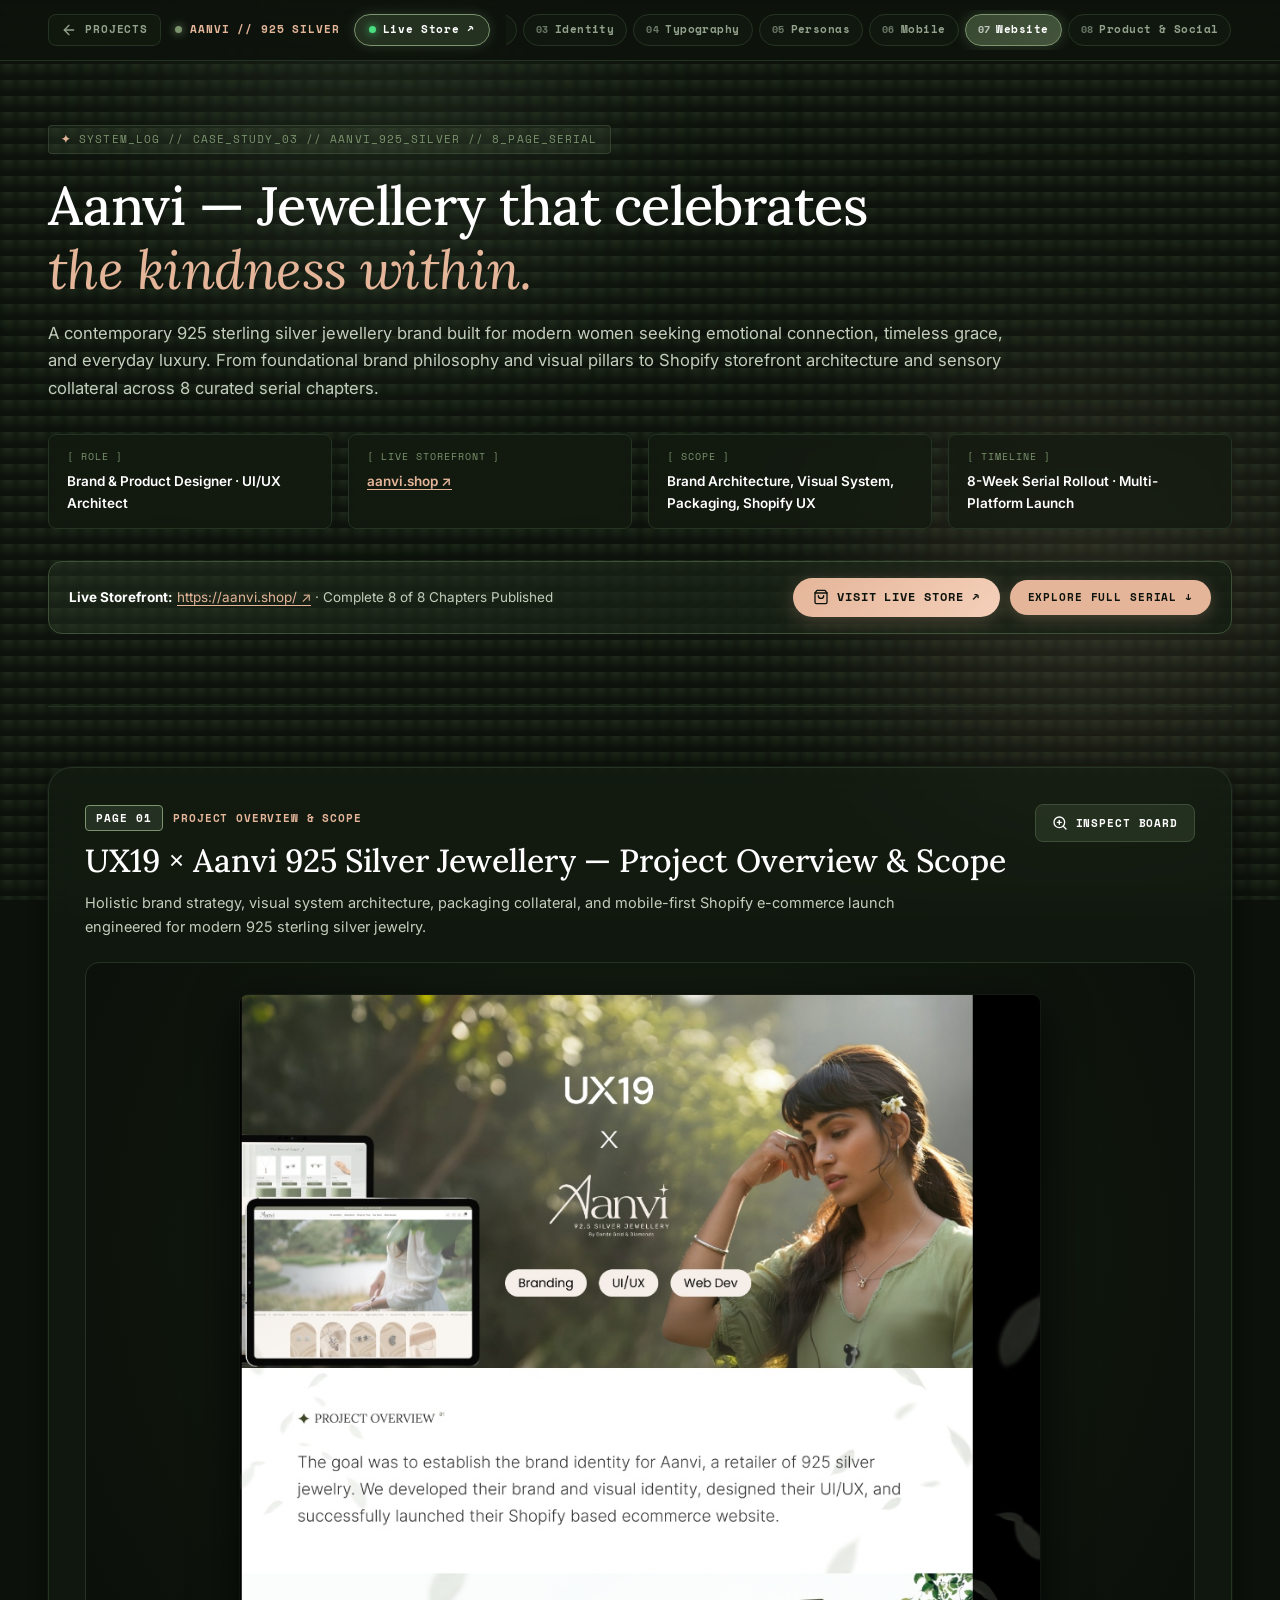
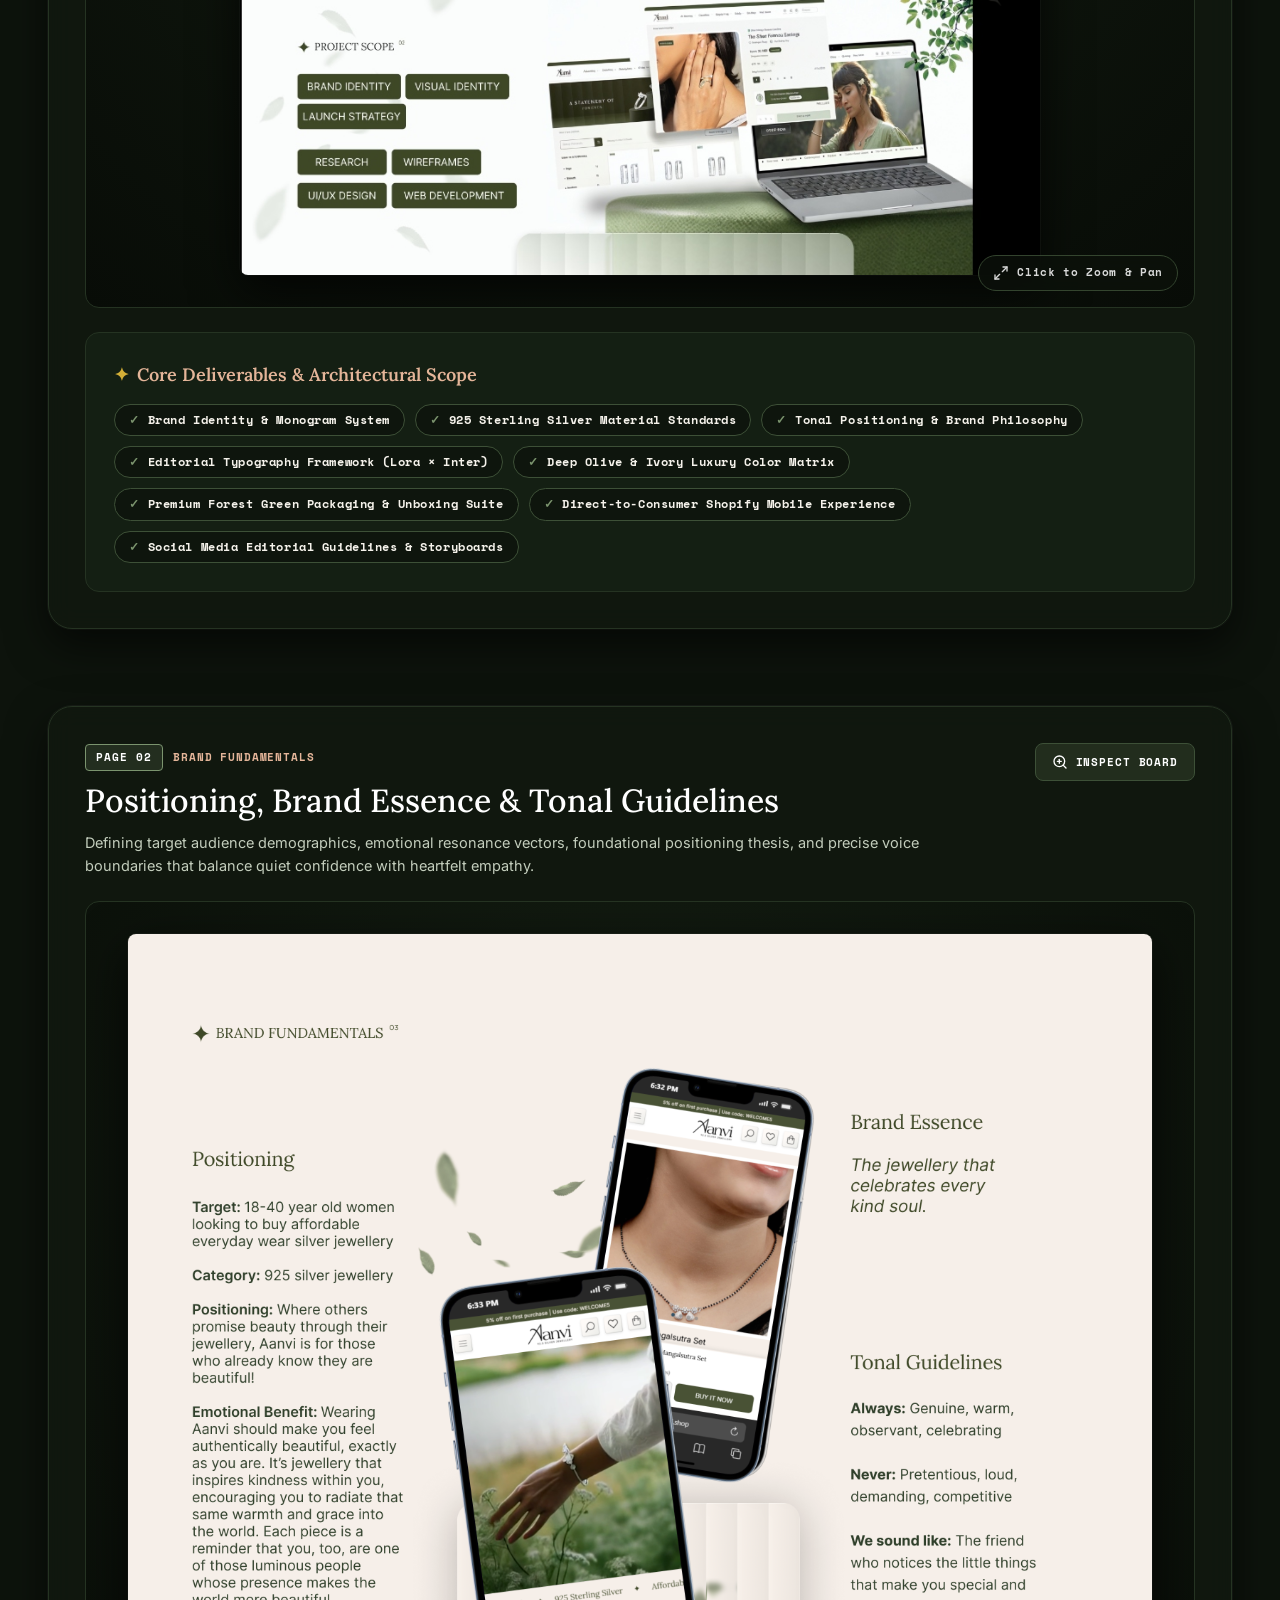
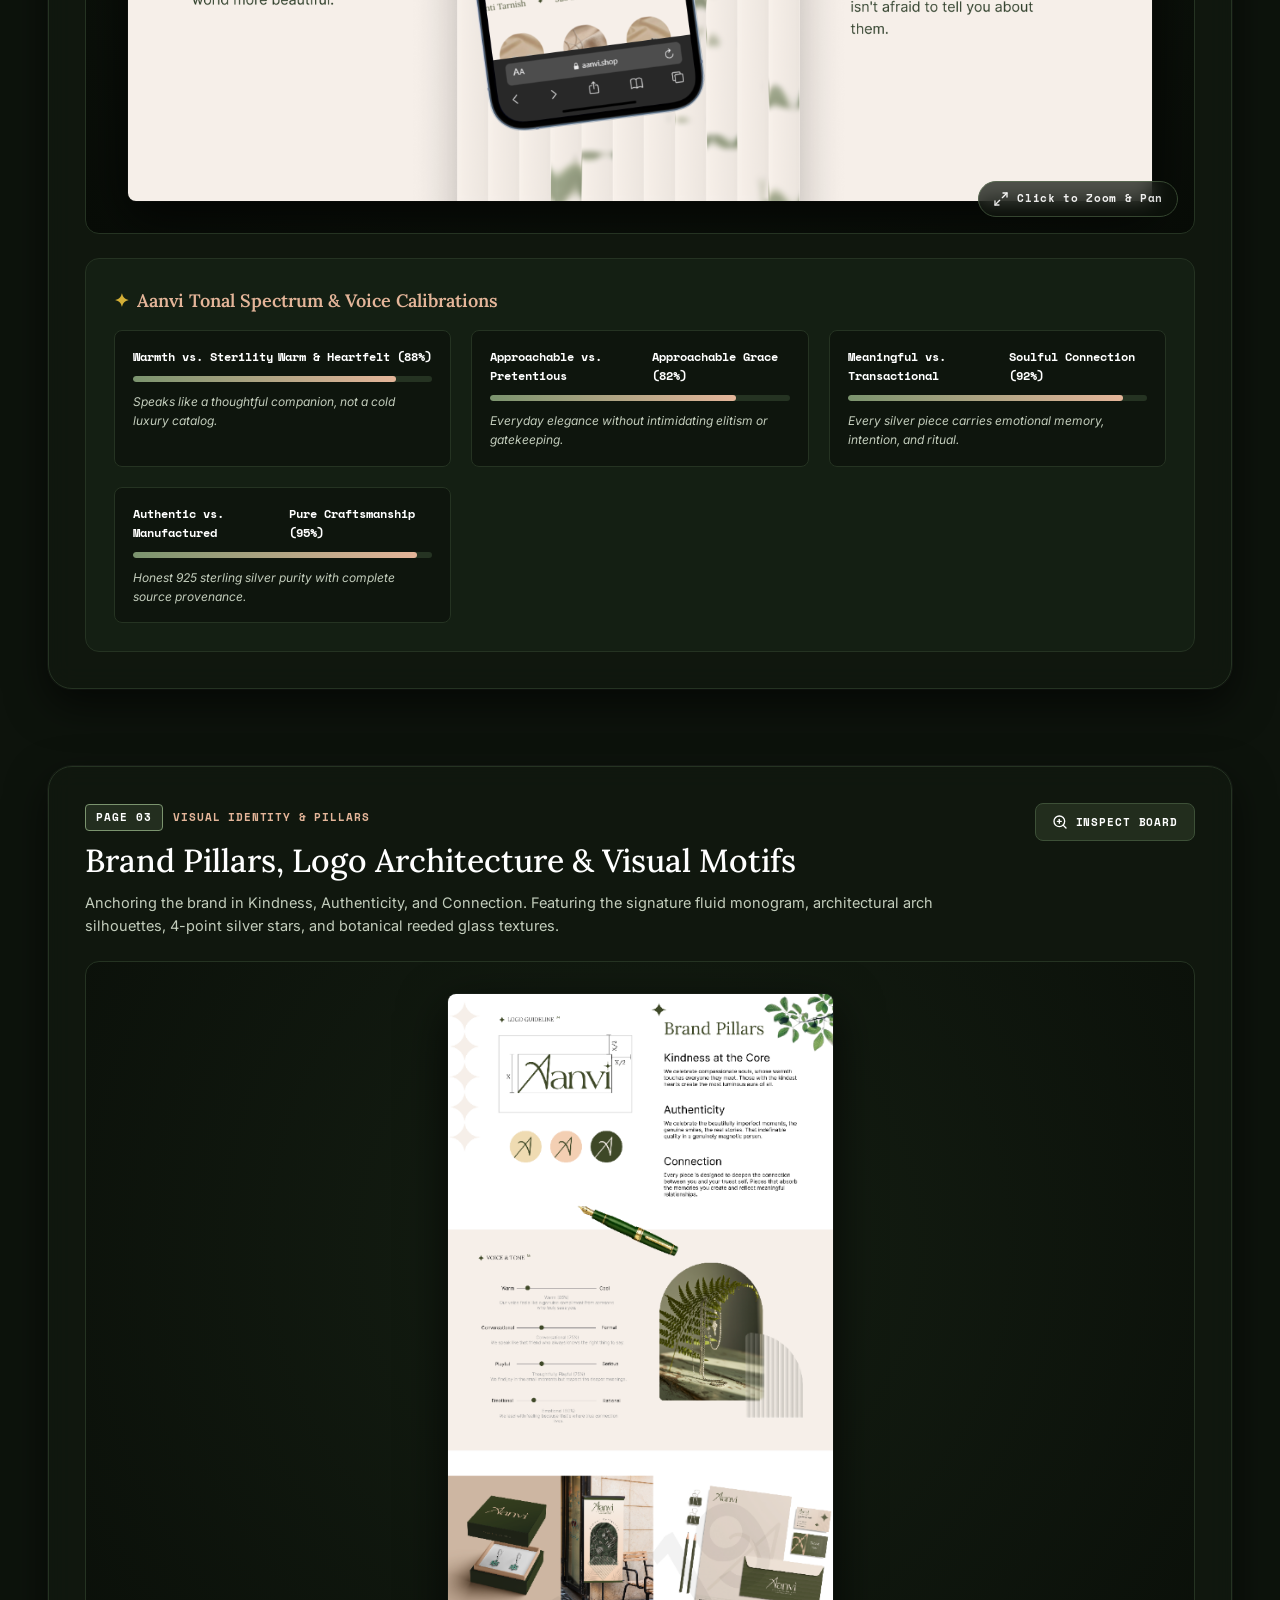
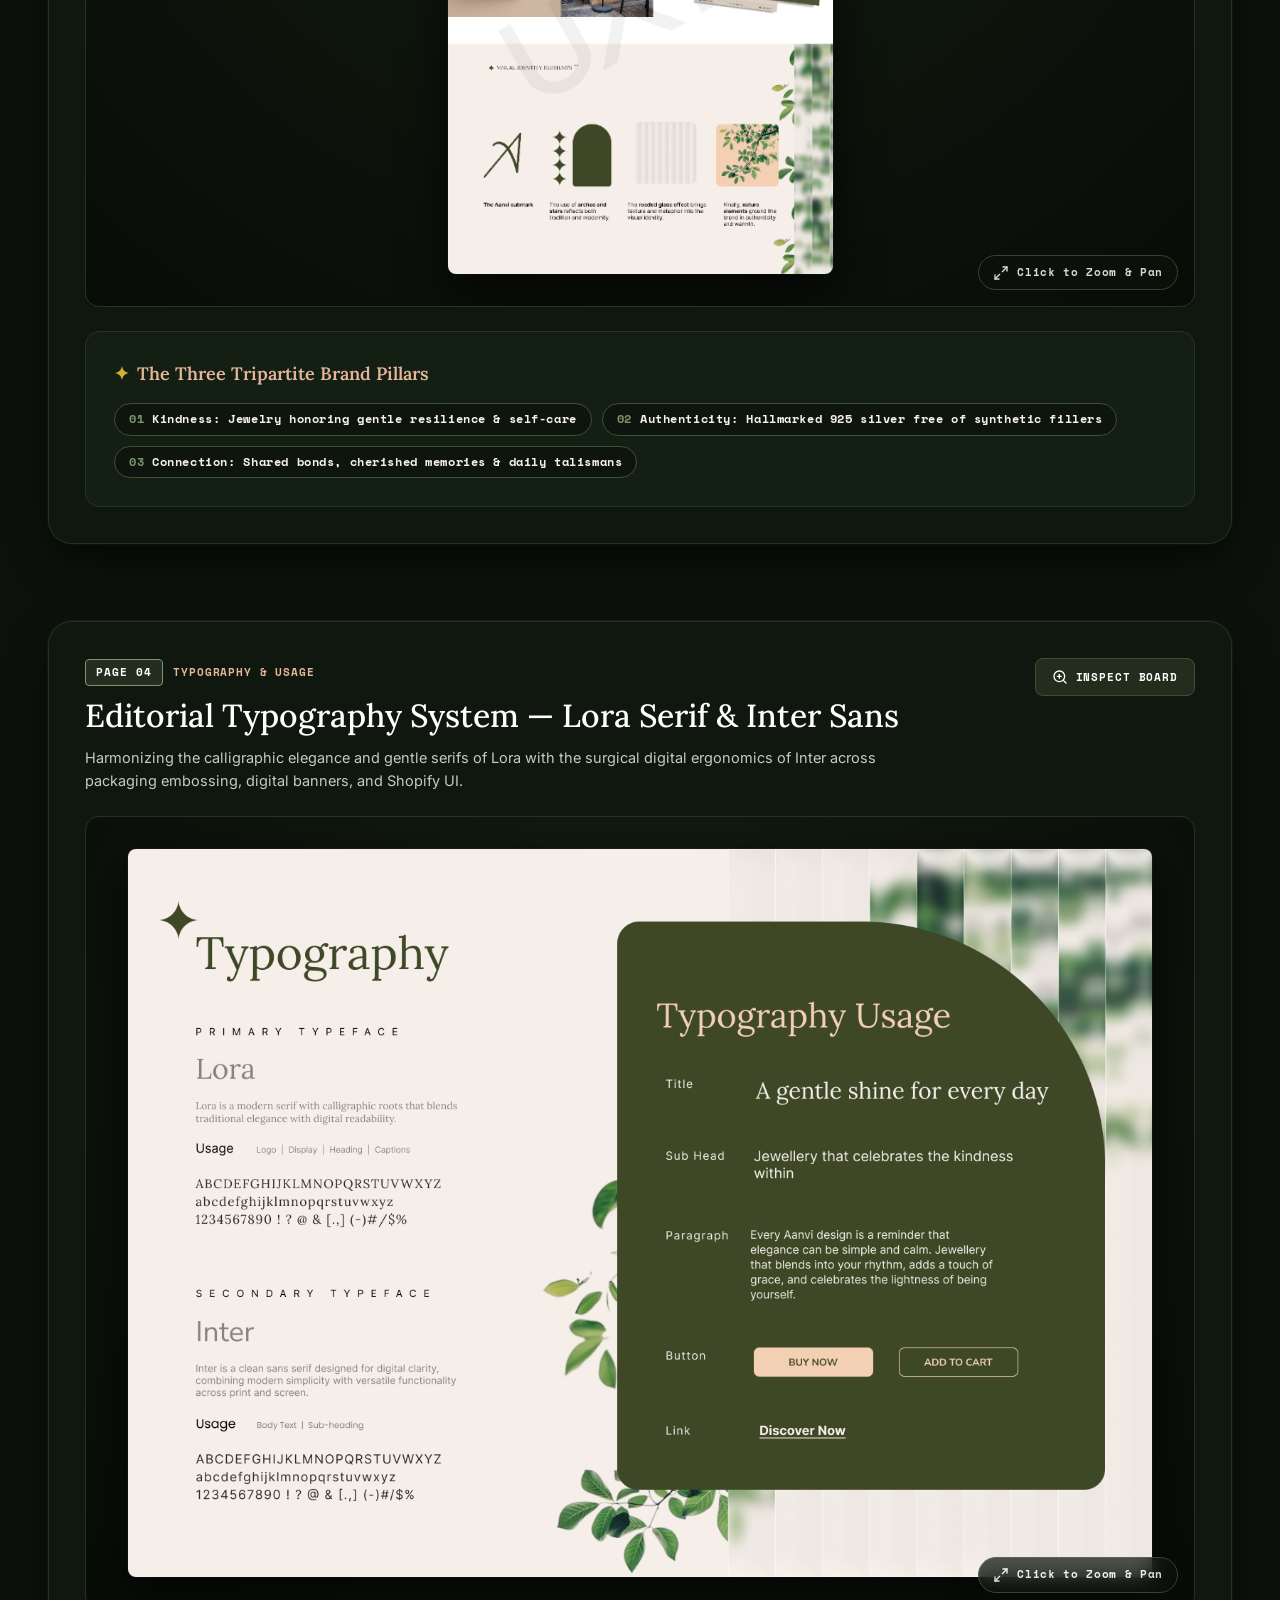
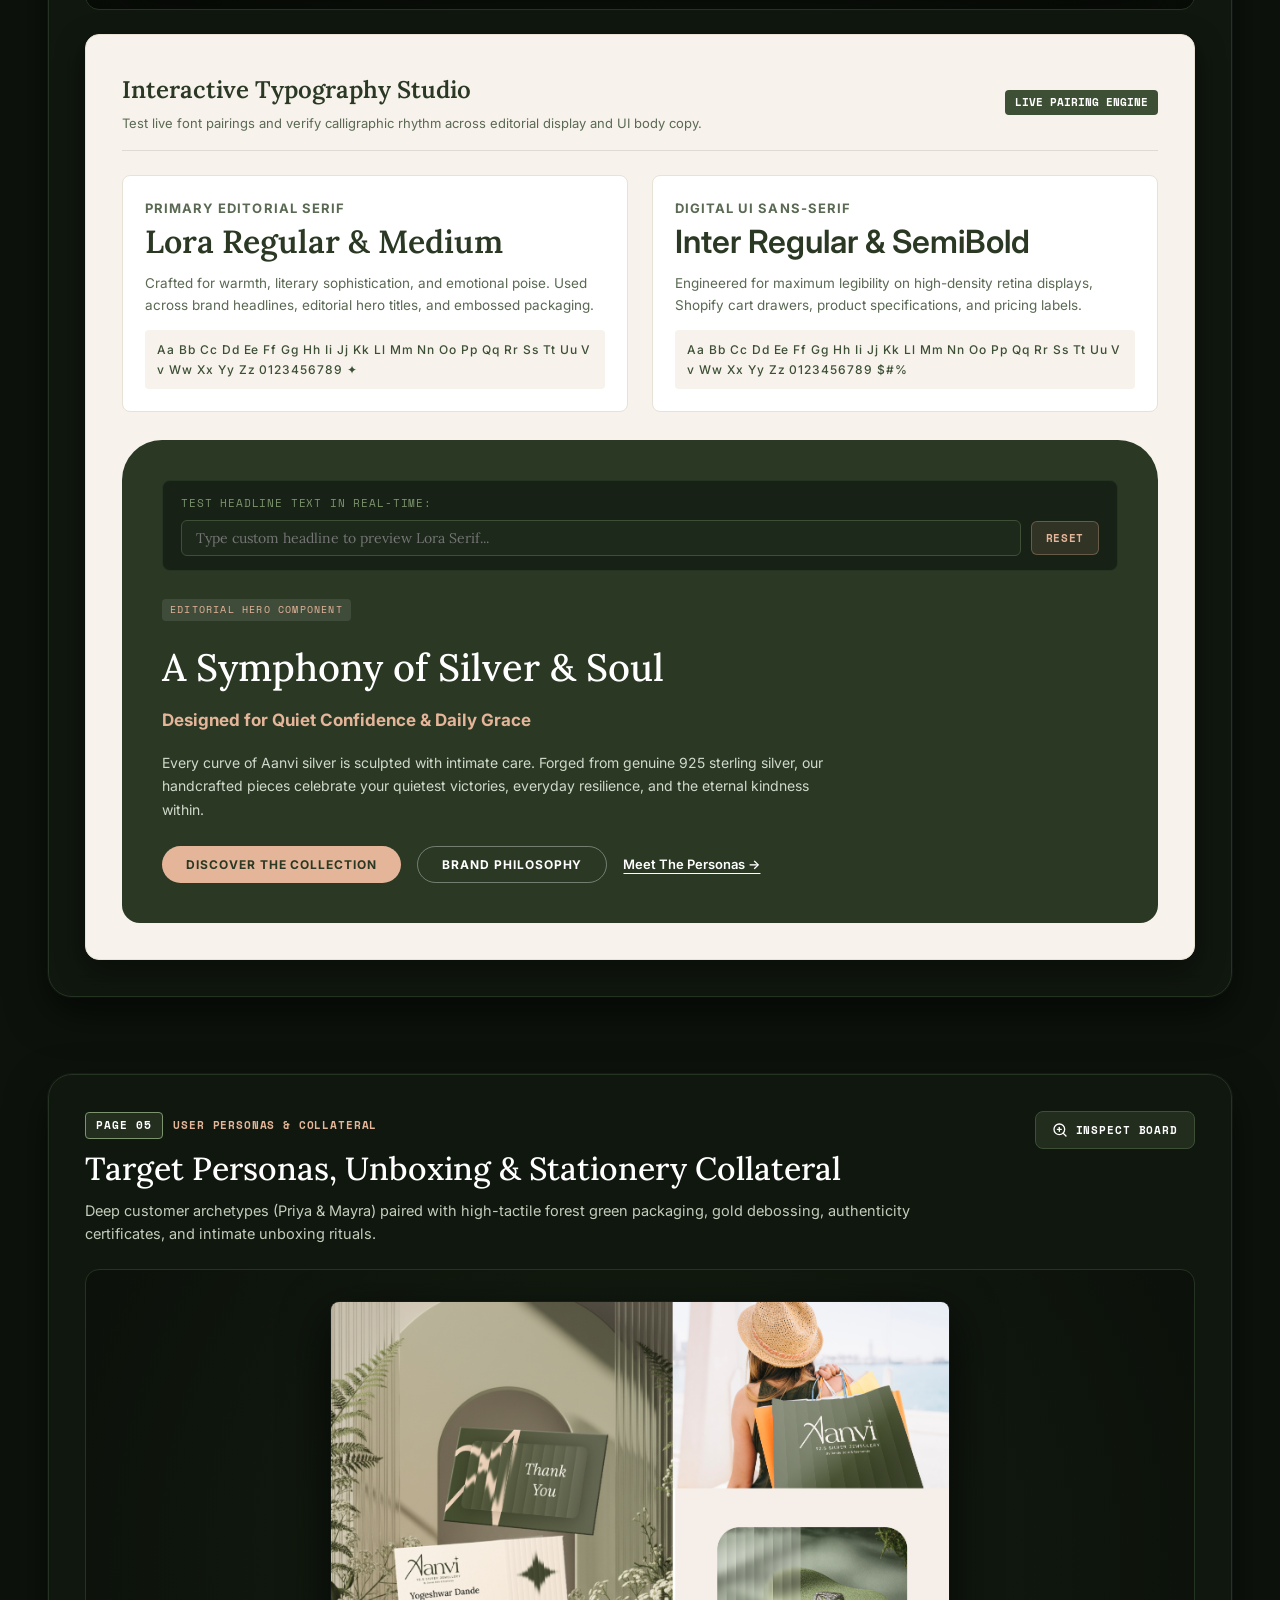
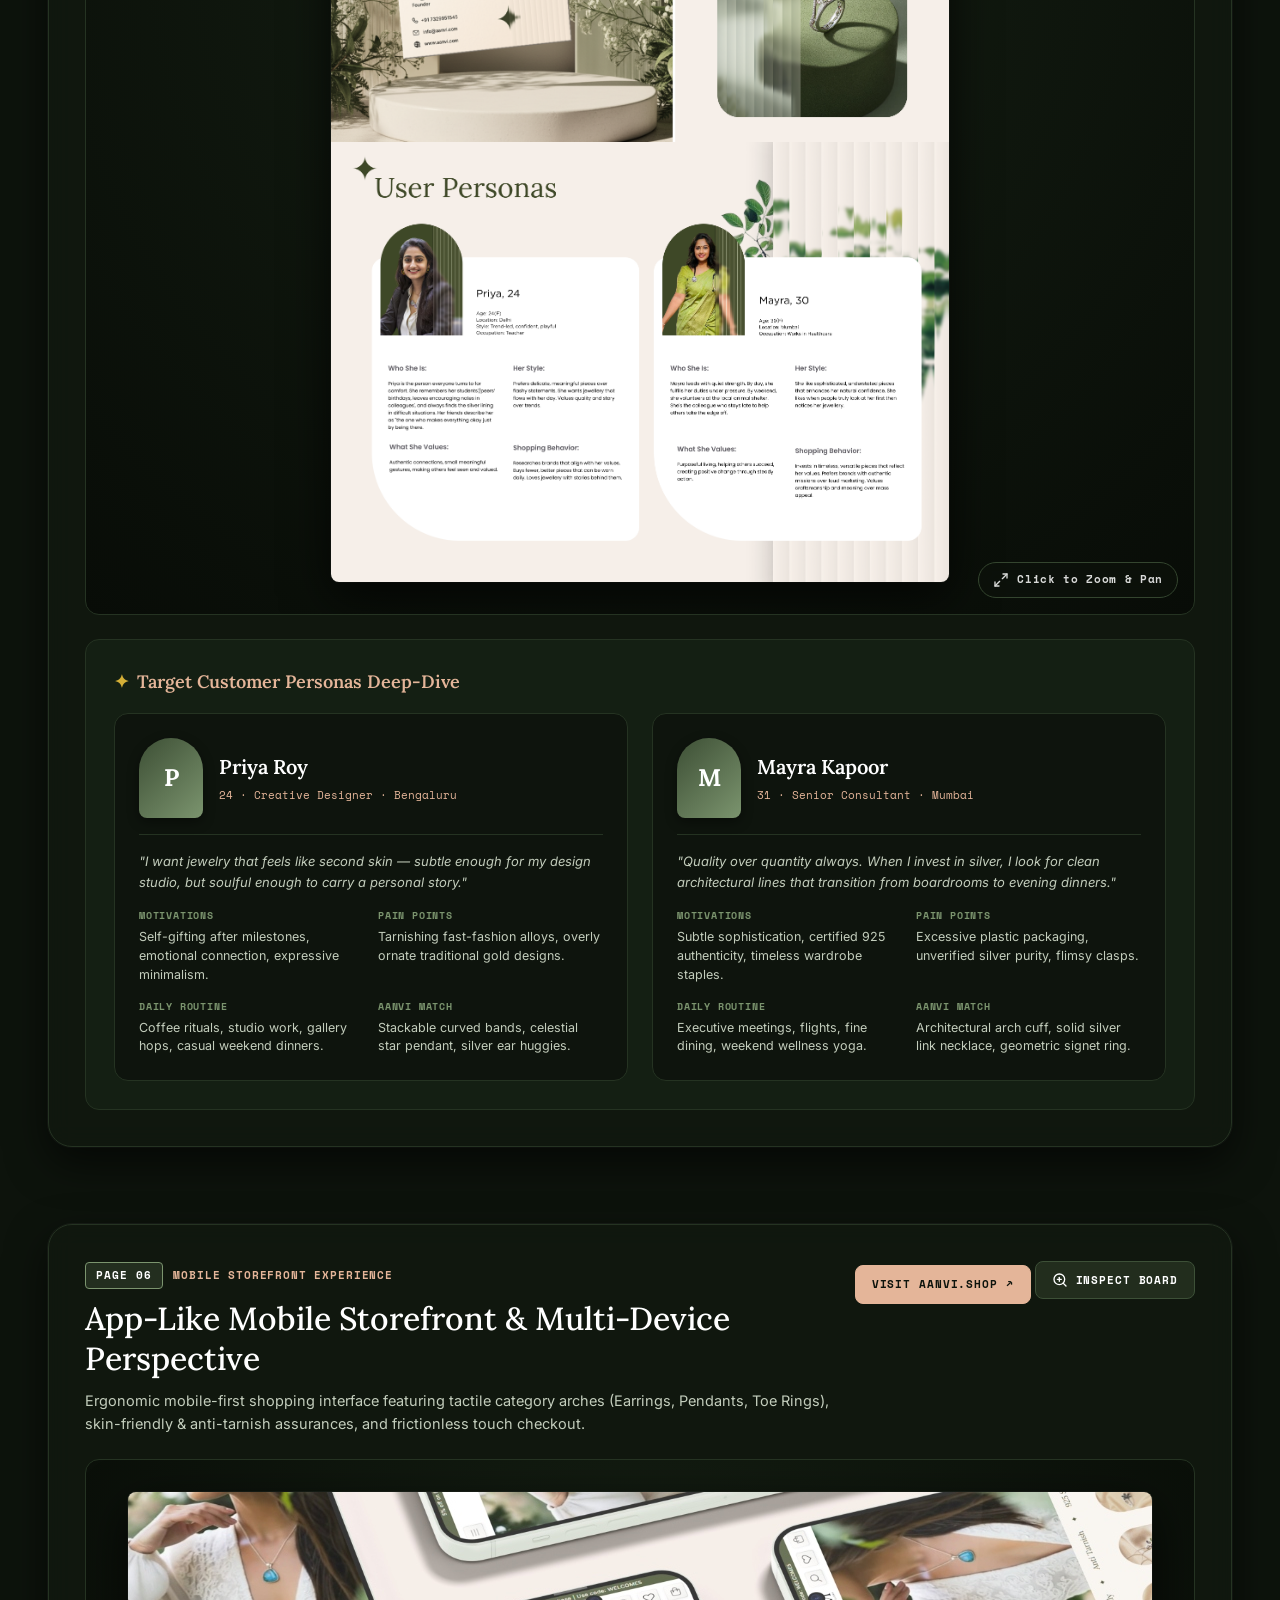
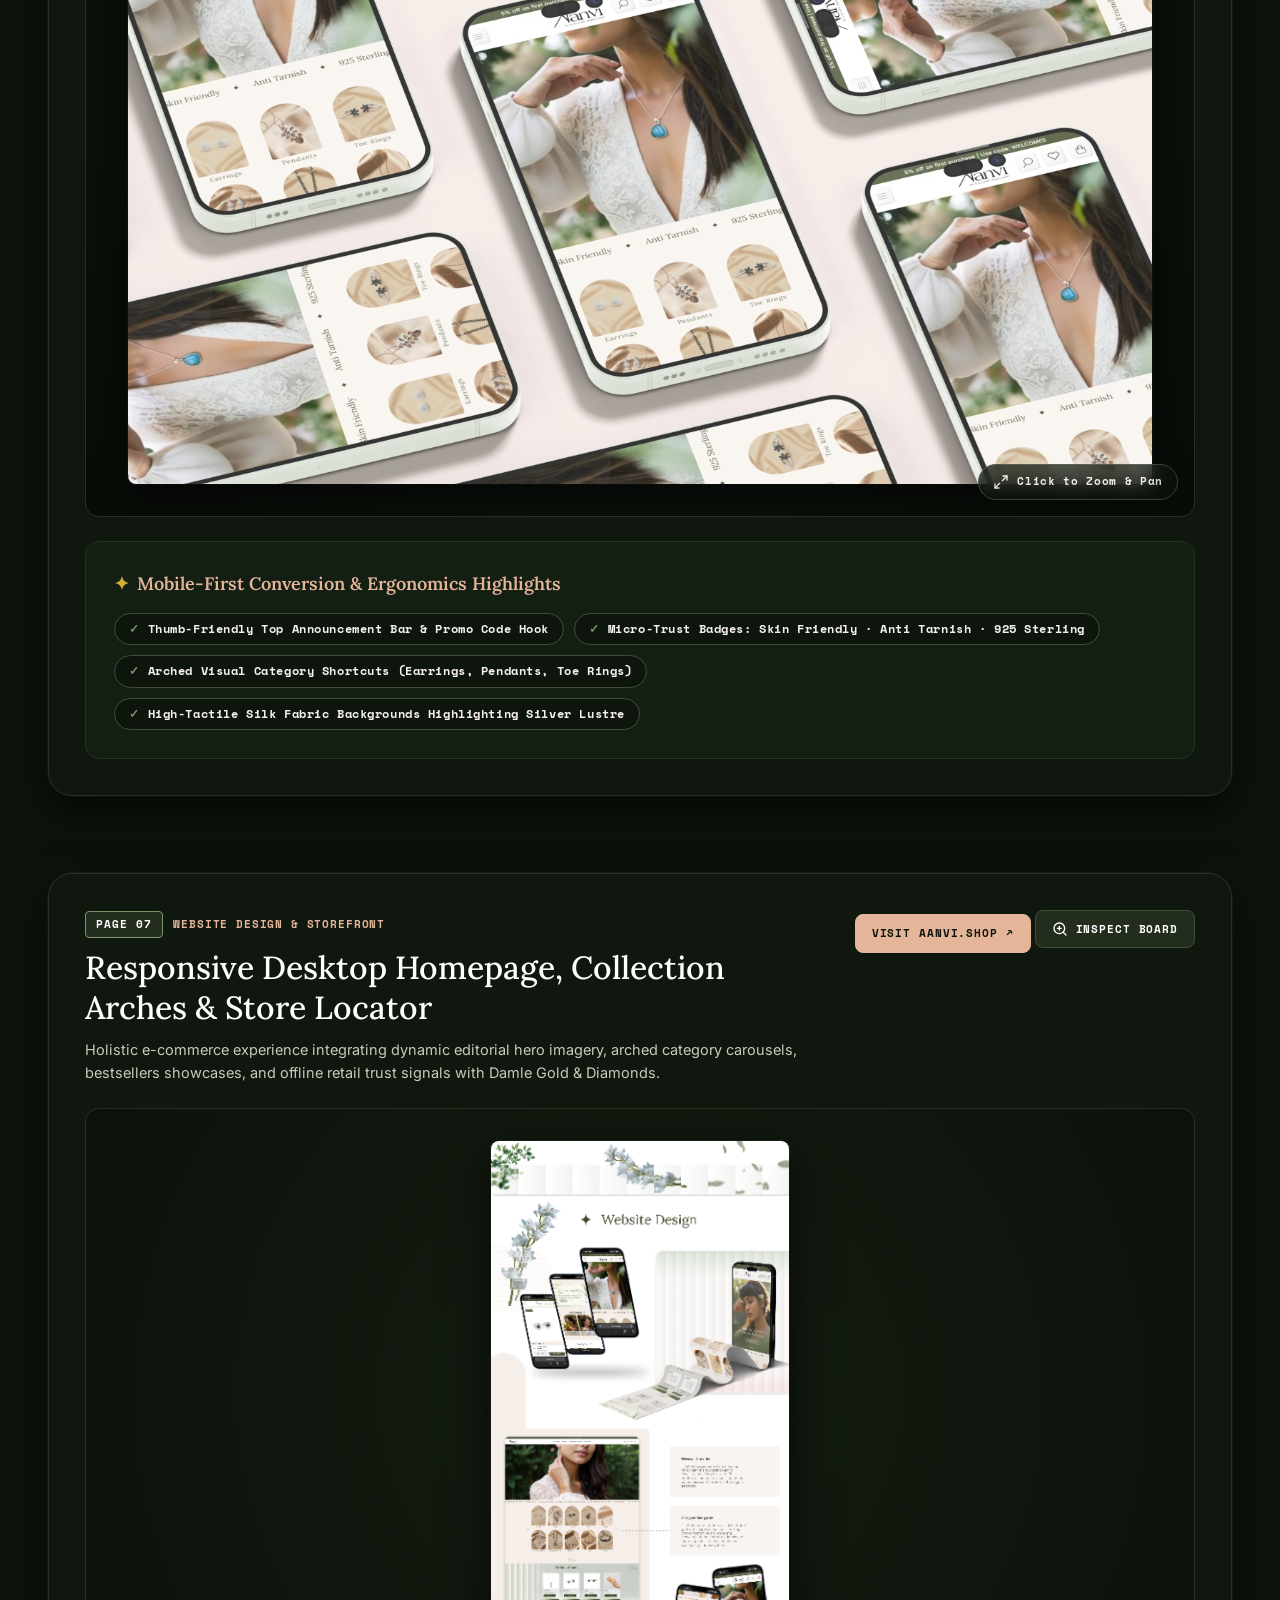
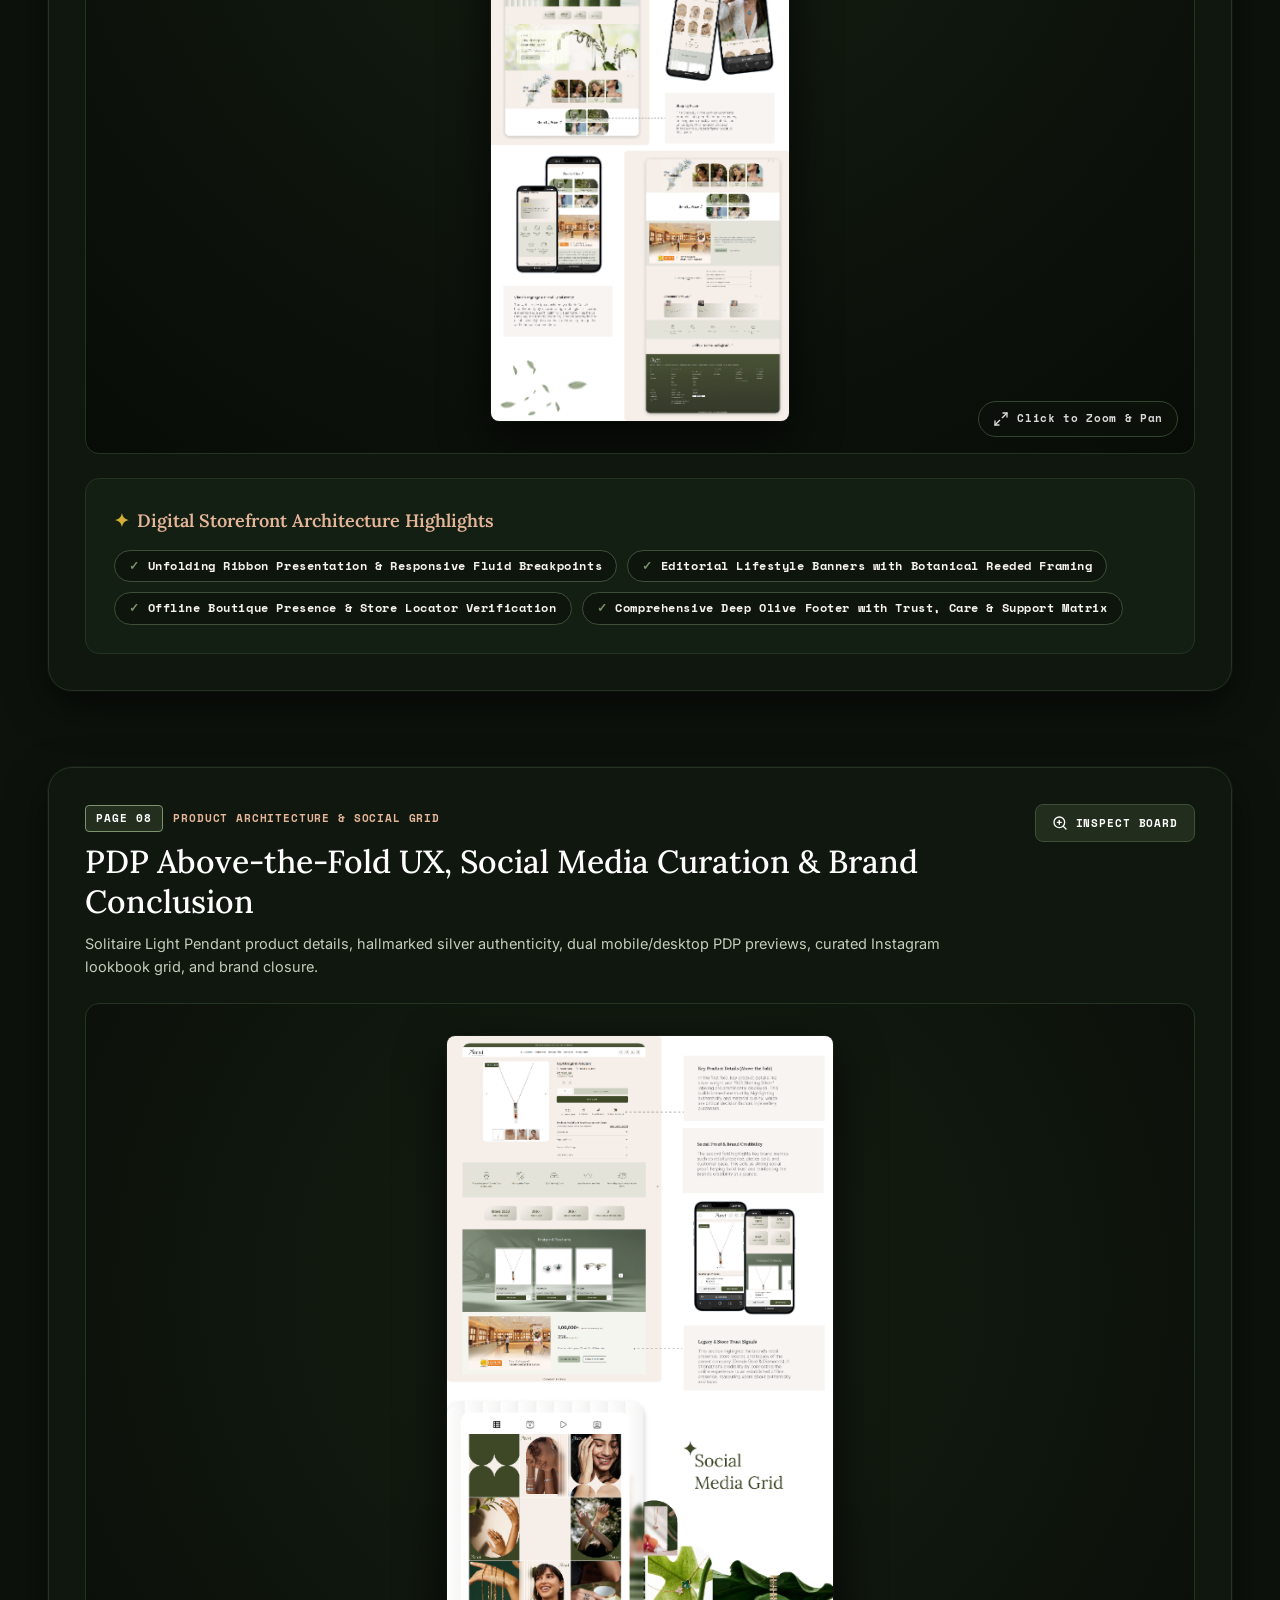
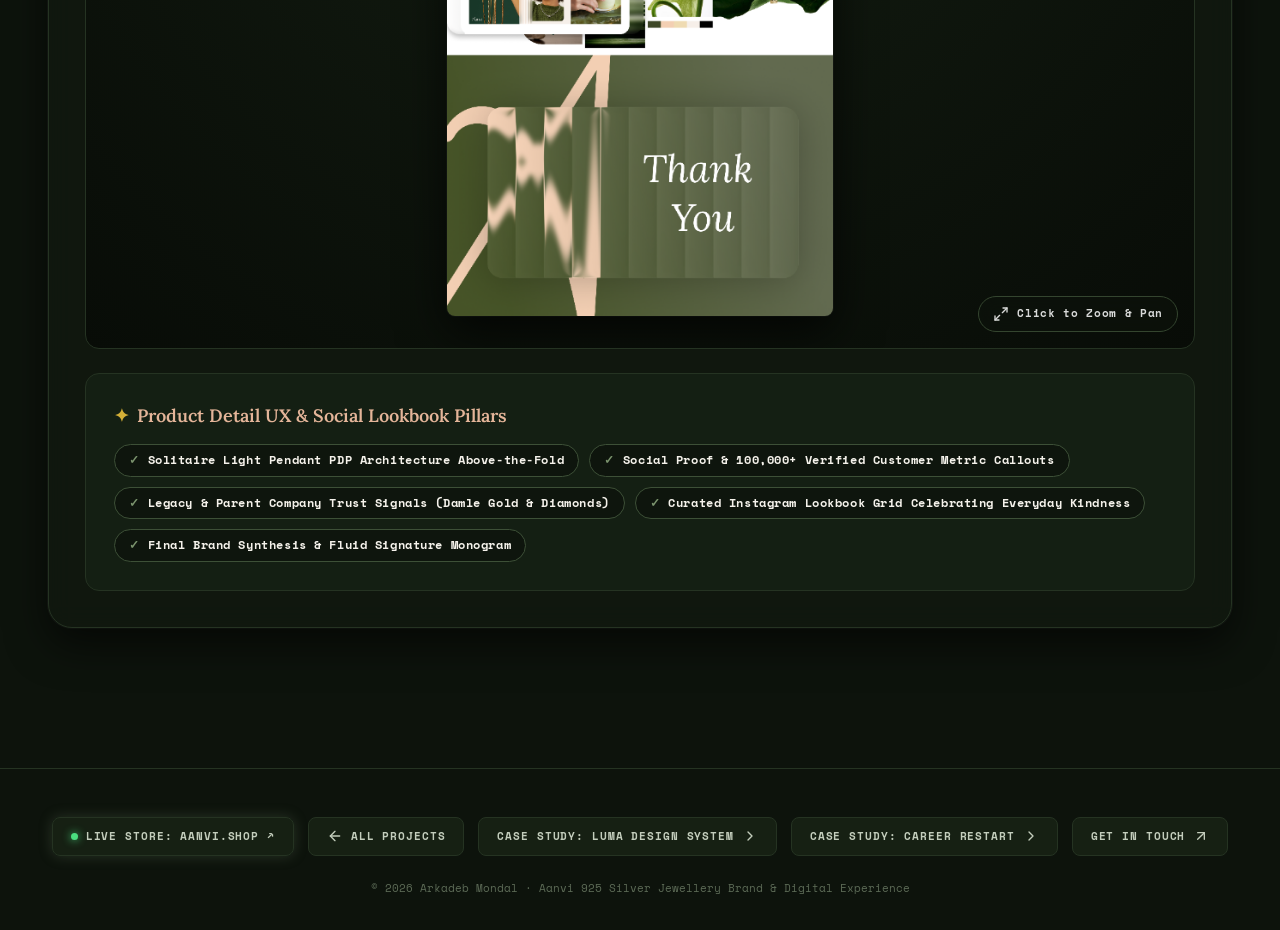
==== aanvi.html @ 776a62a9 "feat: integrate live Shopify storefront https://aanvi.shop/ across project and enforce unblurred hig" ====
<!DOCTYPE html>
<html lang="en">
<head>
  <meta charset="UTF-8" />
  <meta name="viewport" content="width=device-width, initial-scale=1.0" />
  <title>Aanvi 925 Silver Jewellery — Brand Identity &amp; Digital Experience · Arkadeb Mondal</title>
  <meta name="description" content="A comprehensive brand identity, visual systems, UX/UI design, and Shopify e-commerce launch for contemporary 925 sterling silver jewelry brand Aanvi across 8 curated serial chapters." />
  <meta name="keywords" content="Aanvi, 925 Silver Jewellery, Brand Identity, UI/UX, Product Design, Arkadeb Mondal, Shopify E-Commerce, Typography, Luxury Packaging" />
  <meta property="og:title" content="Aanvi 925 Silver Jewellery — Brand Identity &amp; Digital Experience · Arkadeb Mondal" />
  <meta property="og:description" content="Jewellery that celebrates the kindness within. 8-Page Brand Identity &amp; E-Commerce Case Study." />
  <meta property="og:type" content="article" />
  <link rel="preconnect" href="https://fonts.googleapis.com" />
  <link rel="preconnect" href="https://fonts.gstatic.com" crossorigin />
  <link href="https://fonts.googleapis.com/css2?family=Lora:ital,wght@0,400;0,500;0,600;0,700;1,400;1,600&family=Inter:wght@300;400;500;600;700&family=Space+Mono:ital,wght@0,400;0,700;1,400&display=swap" rel="stylesheet" />
  <link rel="stylesheet" href="assets/css/styles.css?v=4.0" />
  <link rel="stylesheet" href="assets/css/aanvi.css?v=1.0" />
  <link rel="icon" type="image/png" sizes="32x32" href="favicon-32x32.png" />
  <link rel="icon" type="image/png" sizes="512x512" href="favicon.png" />
  <link rel="apple-touch-icon" sizes="180x180" href="apple-touch-icon.png" />
  <link rel="shortcut icon" href="favicon.ico" />
</head>
<body class="aanvi-body">

  <!-- ═══════════════════════ READING PROGRESS BAR ═══════════════════════ -->
  <div class="aanvi-progress-container" aria-hidden="true">
    <div class="aanvi-progress-bar" id="aanvi-progress-bar"></div>
  </div>

  <!-- ═══════════════════════ AURORA BACKGROUND ═══════════════════════ -->
  <div class="aanvi-aurora-bg" aria-hidden="true">
    <div class="aanvi-blob blob-sage"></div>
    <div class="aanvi-blob blob-peach"></div>
  </div>

  <!-- ═══════════════════════ TOP NAVIGATION ═══════════════════════ -->
  <header class="aanvi-topnav" role="banner">
    <div class="aanvi-topnav-inner">
      <div class="aanvi-nav-left">
        <a href="index.html#projects" class="aanvi-back-link" id="aanvi-back-link">
          <svg class="icon-std" aria-hidden="true" xmlns="http://www.w3.org/2000/svg" width="16" height="16" viewBox="0 0 24 24" fill="none" stroke="currentColor" stroke-width="2" stroke-linecap="round" stroke-linejoin="round"><path d="m12 19-7-7 7-7"/><path d="M19 12H5"/></svg>
          <span>Projects</span>
        </a>
        <div class="aanvi-brand-tag">
          <span class="aanvi-brand-dot"></span>
          <span>Aanvi // 925 Silver</span>
        </div>
        <a href="https://aanvi.shop/" target="_blank" rel="noopener noreferrer" class="aanvi-store-pill" id="topnav-live-store" title="Visit live Aanvi Shopify storefront at aanvi.shop">
          <span class="live-dot"></span>
          <span>Live Store ↗</span>
        </a>
      </div>

      <!-- 8-Page Pill Navigation -->
      <nav class="aanvi-page-pills" aria-label="Aanvi 8-Page Serial Navigation">
        <a href="#page-01" class="aanvi-page-pill active" id="pill-page-01"><span class="pill-num">01</span> Scope</a>
        <a href="#page-02" class="aanvi-page-pill" id="pill-page-02"><span class="pill-num">02</span> Brand</a>
        <a href="#page-03" class="aanvi-page-pill" id="pill-page-03"><span class="pill-num">03</span> Identity</a>
        <a href="#page-04" class="aanvi-page-pill" id="pill-page-04"><span class="pill-num">04</span> Typography</a>
        <a href="#page-05" class="aanvi-page-pill" id="pill-page-05"><span class="pill-num">05</span> Personas</a>
        <a href="#page-06" class="aanvi-page-pill" id="pill-page-06"><span class="pill-num">06</span> Mobile</a>
        <a href="#page-07" class="aanvi-page-pill" id="pill-page-07"><span class="pill-num">07</span> Website</a>
        <a href="#page-08" class="aanvi-page-pill" id="pill-page-08"><span class="pill-num">08</span> Product &amp; Social</a>
      </nav>
    </div>
  </header>

  <main id="aanvi-main">

    <!-- ═══════════════════════ HERO SECTION ═══════════════════════ -->
    <section class="aanvi-hero" aria-label="Aanvi Brand Overview">
      <div class="aanvi-hero-prompt">
        <span class="prompt-sparkle">✦</span>
        <span>SYSTEM_LOG // CASE_STUDY_03 // AANVI_925_SILVER // 8_PAGE_SERIAL</span>
      </div>

      <h1 class="aanvi-hero-title">
        Aanvi — Jewellery that celebrates <br />
        <span class="text-gold">the kindness within.</span>
      </h1>

      <p class="aanvi-hero-lead">
        A contemporary 925 sterling silver jewellery brand built for modern women seeking emotional connection, timeless grace, and everyday luxury. From foundational brand philosophy and visual pillars to Shopify storefront architecture and sensory collateral across 8 curated serial chapters.
      </p>

      <!-- Metadata Grid -->
      <dl class="aanvi-meta-grid">
        <div class="aanvi-meta-item">
          <dt>[ ROLE ]</dt>
          <dd>Brand &amp; Product Designer · UI/UX Architect</dd>
        </div>
        <div class="aanvi-meta-item">
          <dt>[ LIVE STOREFRONT ]</dt>
          <dd><a href="https://aanvi.shop/" target="_blank" rel="noopener noreferrer" class="meta-link-live" id="meta-store-link">aanvi.shop ↗</a></dd>
        </div>
        <div class="aanvi-meta-item">
          <dt>[ SCOPE ]</dt>
          <dd>Brand Architecture, Visual System, Packaging, Shopify UX</dd>
        </div>
        <div class="aanvi-meta-item">
          <dt>[ TIMELINE ]</dt>
          <dd>8-Week Serial Rollout · Multi-Platform Launch</dd>
        </div>
      </dl>

      <!-- Quick Summary Strip -->
      <div class="aanvi-overview-strip">
        <span><strong>Live Storefront:</strong> <a href="https://aanvi.shop/" target="_blank" rel="noopener noreferrer" class="meta-link-live">https://aanvi.shop/ ↗</a> · Complete 8 of 8 Chapters Published</span>
        <div style="display: flex; gap: 10px; align-items: center; flex-wrap: wrap;">
          <a href="https://aanvi.shop/" target="_blank" rel="noopener noreferrer" class="aanvi-cta-storefront" id="hero-live-store">
            <svg class="icon-std" aria-hidden="true" xmlns="http://www.w3.org/2000/svg" width="14" height="14" viewBox="0 0 24 24" fill="none" stroke="currentColor" stroke-width="2" stroke-linecap="round" stroke-linejoin="round"><path d="M6 2 3 6v14a2 2 0 0 0 2 2h14a2 2 0 0 0 2-2V6l-3-4Z"/><path d="M3 6h18"/><path d="M16 10a4 4 0 0 1-8 0"/></svg>
            <span>Visit Live Store ↗</span>
          </a>
          <a href="#page-01" class="aanvi-cta-scroll">Explore Full Serial ↓</a>
        </div>
      </div>
    </section>

    <!-- ═══════════════════════ 8-PAGE SERIAL CHAPTERS ═══════════════════════ -->
    <div class="aanvi-pages-section">

      <!-- ── PAGE 01: PROJECT OVERVIEW & SCOPE ──────────────────────────── -->
      <section class="aanvi-page-wrapper" id="page-01" aria-labelledby="heading-page-01">
        <div class="aanvi-page-header">
          <div class="aanvi-page-meta">
            <div class="aanvi-page-badge">
              <span class="badge-tag">PAGE 01</span>
              <span class="badge-category">PROJECT OVERVIEW &amp; SCOPE</span>
            </div>
            <h2 class="aanvi-page-title" id="heading-page-01">UX19 × Aanvi 925 Silver Jewellery — Project Overview &amp; Scope</h2>
            <p class="aanvi-page-desc">
              Holistic brand strategy, visual system architecture, packaging collateral, and mobile-first Shopify e-commerce launch engineered for modern 925 sterling silver jewelry.
            </p>
          </div>
          <div class="aanvi-page-actions">
            <button class="aanvi-zoom-btn" type="button" data-page-index="0" aria-label="Inspect Page 01 full size">
              <svg class="icon-std" aria-hidden="true" xmlns="http://www.w3.org/2000/svg" width="16" height="16" viewBox="0 0 24 24" fill="none" stroke="currentColor" stroke-width="2" stroke-linecap="round" stroke-linejoin="round"><circle cx="11" cy="11" r="8"/><line x1="21" y1="21" x2="16.65" y2="16.65"/><line x1="11" y1="8" x2="11" y2="14"/><line x1="8" y1="11" x2="14" y2="11"/></svg>
              <span>Inspect Board</span>
            </button>
          </div>
        </div>

        <figure class="aanvi-page-frame" data-page-index="0" tabindex="0" role="button" aria-label="Click to zoom Page 01: Project Overview &amp; Scope">
          <img src="assets/images/projects/aanvi/page-01-overview-and-scope.jpg" alt="Aanvi 925 Silver Jewellery Board 01: Project Overview and Scope, showing visual identity, iPhone Shopify mockup, core values, and deliverables." class="aanvi-page-img" loading="eager" width="930" height="1024" />
          <figcaption class="aanvi-frame-hint">
            <svg class="icon-std" aria-hidden="true" xmlns="http://www.w3.org/2000/svg" width="14" height="14" viewBox="0 0 24 24" fill="none" stroke="currentColor" stroke-width="2" stroke-linecap="round" stroke-linejoin="round"><path d="M15 3h6v6"/><path d="M9 21H3v-6"/><path d="M21 3l-7 7"/><path d="M3 21l7-7"/></svg>
            <span>Click to Zoom &amp; Pan</span>
          </figcaption>
        </figure>

        <!-- Companion Deliverables Matrix -->
        <div class="aanvi-companion-card">
          <h3 class="companion-title">
            <span class="sparkle">✦</span>
            <span>Core Deliverables &amp; Architectural Scope</span>
          </h3>
          <div class="scope-tags-grid">
            <span class="scope-tag-item"><span class="check-icon">✓</span> Brand Identity &amp; Monogram System</span>
            <span class="scope-tag-item"><span class="check-icon">✓</span> 925 Sterling Silver Material Standards</span>
            <span class="scope-tag-item"><span class="check-icon">✓</span> Tonal Positioning &amp; Brand Philosophy</span>
            <span class="scope-tag-item"><span class="check-icon">✓</span> Editorial Typography Framework (Lora × Inter)</span>
            <span class="scope-tag-item"><span class="check-icon">✓</span> Deep Olive &amp; Ivory Luxury Color Matrix</span>
            <span class="scope-tag-item"><span class="check-icon">✓</span> Premium Forest Green Packaging &amp; Unboxing Suite</span>
            <span class="scope-tag-item"><span class="check-icon">✓</span> Direct-to-Consumer Shopify Mobile Experience</span>
            <span class="scope-tag-item"><span class="check-icon">✓</span> Social Media Editorial Guidelines &amp; Storyboards</span>
          </div>
        </div>
      </section>

      <!-- ── PAGE 02: BRAND FUNDAMENTALS ────────────────────────────── -->
      <section class="aanvi-page-wrapper" id="page-02" aria-labelledby="heading-page-02">
        <div class="aanvi-page-header">
          <div class="aanvi-page-meta">
            <div class="aanvi-page-badge">
              <span class="badge-tag">PAGE 02</span>
              <span class="badge-category">BRAND FUNDAMENTALS</span>
            </div>
            <h2 class="aanvi-page-title" id="heading-page-02">Positioning, Brand Essence &amp; Tonal Guidelines</h2>
            <p class="aanvi-page-desc">
              Defining target audience demographics, emotional resonance vectors, foundational positioning thesis, and precise voice boundaries that balance quiet confidence with heartfelt empathy.
            </p>
          </div>
          <div class="aanvi-page-actions">
            <button class="aanvi-zoom-btn" type="button" data-page-index="1" aria-label="Inspect Page 02 full size">
              <svg class="icon-std" aria-hidden="true" xmlns="http://www.w3.org/2000/svg" width="16" height="16" viewBox="0 0 24 24" fill="none" stroke="currentColor" stroke-width="2" stroke-linecap="round" stroke-linejoin="round"><circle cx="11" cy="11" r="8"/><line x1="21" y1="21" x2="16.65" y2="16.65"/><line x1="11" y1="8" x2="11" y2="14"/><line x1="8" y1="11" x2="14" y2="11"/></svg>
              <span>Inspect Board</span>
            </button>
          </div>
        </div>

        <figure class="aanvi-page-frame" data-page-index="1" tabindex="0" role="button" aria-label="Click to zoom Page 02: Brand Fundamentals">
          <img src="assets/images/projects/aanvi/page-02-brand-fundamentals.png" alt="Aanvi Board 02: Brand Fundamentals, detailing target audience, emotional benefits, core positioning, and tonal spectrum guidelines." class="aanvi-page-img" loading="lazy" width="1024" height="867" />
          <figcaption class="aanvi-frame-hint">
            <svg class="icon-std" aria-hidden="true" xmlns="http://www.w3.org/2000/svg" width="14" height="14" viewBox="0 0 24 24" fill="none" stroke="currentColor" stroke-width="2" stroke-linecap="round" stroke-linejoin="round"><path d="M15 3h6v6"/><path d="M9 21H3v-6"/><path d="M21 3l-7 7"/><path d="M3 21l7-7"/></svg>
            <span>Click to Zoom &amp; Pan</span>
          </figcaption>
        </figure>

        <!-- Companion Tone Sliders Widget -->
        <div class="aanvi-companion-card">
          <h3 class="companion-title">
            <span class="sparkle">✦</span>
            <span>Aanvi Tonal Spectrum &amp; Voice Calibrations</span>
          </h3>
          <div class="tone-sliders-grid">
            <div class="tone-card">
              <div class="tone-card-top">
                <span>Warmth vs. Sterility</span>
                <span>Warm &amp; Heartfelt (88%)</span>
              </div>
              <div class="tone-meter" aria-hidden="true">
                <div class="tone-fill" style="width: 88%;"></div>
              </div>
              <p class="tone-caption">Speaks like a thoughtful companion, not a cold luxury catalog.</p>
            </div>
            <div class="tone-card">
              <div class="tone-card-top">
                <span>Approachable vs. Pretentious</span>
                <span>Approachable Grace (82%)</span>
              </div>
              <div class="tone-meter" aria-hidden="true">
                <div class="tone-fill" style="width: 82%;"></div>
              </div>
              <p class="tone-caption">Everyday elegance without intimidating elitism or gatekeeping.</p>
            </div>
            <div class="tone-card">
              <div class="tone-card-top">
                <span>Meaningful vs. Transactional</span>
                <span>Soulful Connection (92%)</span>
              </div>
              <div class="tone-meter" aria-hidden="true">
                <div class="tone-fill" style="width: 92%;"></div>
              </div>
              <p class="tone-caption">Every silver piece carries emotional memory, intention, and ritual.</p>
            </div>
            <div class="tone-card">
              <div class="tone-card-top">
                <span>Authentic vs. Manufactured</span>
                <span>Pure Craftsmanship (95%)</span>
              </div>
              <div class="tone-meter" aria-hidden="true">
                <div class="tone-fill" style="width: 95%;"></div>
              </div>
              <p class="tone-caption">Honest 925 sterling silver purity with complete source provenance.</p>
            </div>
          </div>
        </div>
      </section>

      <!-- ── PAGE 03: VISUAL IDENTITY & PILLARS ─────────────────────── -->
      <section class="aanvi-page-wrapper" id="page-03" aria-labelledby="heading-page-03">
        <div class="aanvi-page-header">
          <div class="aanvi-page-meta">
            <div class="aanvi-page-badge">
              <span class="badge-tag">PAGE 03</span>
              <span class="badge-category">VISUAL IDENTITY &amp; PILLARS</span>
            </div>
            <h2 class="aanvi-page-title" id="heading-page-03">Brand Pillars, Logo Architecture &amp; Visual Motifs</h2>
            <p class="aanvi-page-desc">
              Anchoring the brand in Kindness, Authenticity, and Connection. Featuring the signature fluid monogram, architectural arch silhouettes, 4-point silver stars, and botanical reeded glass textures.
            </p>
          </div>
          <div class="aanvi-page-actions">
            <button class="aanvi-zoom-btn" type="button" data-page-index="2" aria-label="Inspect Page 03 full size">
              <svg class="icon-std" aria-hidden="true" xmlns="http://www.w3.org/2000/svg" width="16" height="16" viewBox="0 0 24 24" fill="none" stroke="currentColor" stroke-width="2" stroke-linecap="round" stroke-linejoin="round"><circle cx="11" cy="11" r="8"/><line x1="21" y1="21" x2="16.65" y2="16.65"/><line x1="11" y1="8" x2="11" y2="14"/><line x1="8" y1="11" x2="14" y2="11"/></svg>
              <span>Inspect Board</span>
            </button>
          </div>
        </div>

        <figure class="aanvi-page-frame" data-page-index="2" tabindex="0" role="button" aria-label="Click to zoom Page 03: Visual Identity &amp; Pillars">
          <img src="assets/images/projects/aanvi/page-03-visual-identity-and-pillars.png" alt="Aanvi Board 03: Visual Identity and Pillars, showing fluid signature A monogram, architectural arches, stars, and brand essence pillars." class="aanvi-page-img" loading="lazy" width="448" height="1024" />
          <figcaption class="aanvi-frame-hint">
            <svg class="icon-std" aria-hidden="true" xmlns="http://www.w3.org/2000/svg" width="14" height="14" viewBox="0 0 24 24" fill="none" stroke="currentColor" stroke-width="2" stroke-linecap="round" stroke-linejoin="round"><path d="M15 3h6v6"/><path d="M9 21H3v-6"/><path d="M21 3l-7 7"/><path d="M3 21l7-7"/></svg>
            <span>Click to Zoom &amp; Pan</span>
          </figcaption>
        </figure>

        <!-- Companion Pillars Card -->
        <div class="aanvi-companion-card">
          <h3 class="companion-title">
            <span class="sparkle">✦</span>
            <span>The Three Tripartite Brand Pillars</span>
          </h3>
          <div class="scope-tags-grid">
            <span class="scope-tag-item"><span class="check-icon">01</span> <strong>Kindness:</strong> Jewelry honoring gentle resilience &amp; self-care</span>
            <span class="scope-tag-item"><span class="check-icon">02</span> <strong>Authenticity:</strong> Hallmarked 925 silver free of synthetic fillers</span>
            <span class="scope-tag-item"><span class="check-icon">03</span> <strong>Connection:</strong> Shared bonds, cherished memories &amp; daily talismans</span>
          </div>
        </div>
      </section>

      <!-- ── PAGE 04: TYPOGRAPHY & USAGE ────────────────────────────── -->
      <section class="aanvi-page-wrapper" id="page-04" aria-labelledby="heading-page-04">
        <div class="aanvi-page-header">
          <div class="aanvi-page-meta">
            <div class="aanvi-page-badge">
              <span class="badge-tag">PAGE 04</span>
              <span class="badge-category">TYPOGRAPHY &amp; USAGE</span>
            </div>
            <h2 class="aanvi-page-title" id="heading-page-04">Editorial Typography System — Lora Serif &amp; Inter Sans</h2>
            <p class="aanvi-page-desc">
              Harmonizing the calligraphic elegance and gentle serifs of Lora with the surgical digital ergonomics of Inter across packaging embossing, digital banners, and Shopify UI.
            </p>
          </div>
          <div class="aanvi-page-actions">
            <button class="aanvi-zoom-btn" type="button" data-page-index="3" aria-label="Inspect Page 04 full size">
              <svg class="icon-std" aria-hidden="true" xmlns="http://www.w3.org/2000/svg" width="16" height="16" viewBox="0 0 24 24" fill="none" stroke="currentColor" stroke-width="2" stroke-linecap="round" stroke-linejoin="round"><circle cx="11" cy="11" r="8"/><line x1="21" y1="21" x2="16.65" y2="16.65"/><line x1="11" y1="8" x2="11" y2="14"/><line x1="8" y1="11" x2="14" y2="11"/></svg>
              <span>Inspect Board</span>
            </button>
          </div>
        </div>

        <figure class="aanvi-page-frame" data-page-index="3" tabindex="0" role="button" aria-label="Click to zoom Page 04: Typography &amp; Usage">
          <img src="assets/images/projects/aanvi/page-04-typography-and-usage.png" alt="Aanvi Board 04: Typography and Usage, featuring Lora serif font family specimens and Inter sans-serif font family hierarchy." class="aanvi-page-img" loading="lazy" width="1024" height="728" />
          <figcaption class="aanvi-frame-hint">
            <svg class="icon-std" aria-hidden="true" xmlns="http://www.w3.org/2000/svg" width="14" height="14" viewBox="0 0 24 24" fill="none" stroke="currentColor" stroke-width="2" stroke-linecap="round" stroke-linejoin="round"><path d="M15 3h6v6"/><path d="M9 21H3v-6"/><path d="M21 3l-7 7"/><path d="M3 21l7-7"/></svg>
            <span>Click to Zoom &amp; Pan</span>
          </figcaption>
        </figure>

        <!-- Interactive Live Typography Studio Widget -->
        <div class="typography-studio">
          <div class="studio-header">
            <div>
              <h3 class="studio-title">Interactive Typography Studio</h3>
              <p style="margin: 4px 0 0; font-size: 13px; color: var(--aanvi-ivory-muted);">
                Test live font pairings and verify calligraphic rhythm across editorial display and UI body copy.
              </p>
            </div>
            <span class="studio-badge">LIVE PAIRING ENGINE</span>
          </div>

          <div class="studio-specimen-grid">
            <!-- Lora Specimen -->
            <div class="specimen-card specimen-card--lora">
              <div class="specimen-name">Primary Editorial Serif</div>
              <div class="specimen-display">Lora Regular &amp; Medium</div>
              <p class="specimen-copy">
                Crafted for warmth, literary sophistication, and emotional poise. Used across brand headlines, editorial hero titles, and embossed packaging.
              </p>
              <div class="specimen-chars">
                Aa Bb Cc Dd Ee Ff Gg Hh Ii Jj Kk Ll Mm Nn Oo Pp Qq Rr Ss Tt Uu Vv Ww Xx Yy Zz 0123456789 ✦
              </div>
            </div>

            <!-- Inter Specimen -->
            <div class="specimen-card specimen-card--inter">
              <div class="specimen-name">Digital UI Sans-Serif</div>
              <div class="specimen-display">Inter Regular &amp; SemiBold</div>
              <p class="specimen-copy">
                Engineered for maximum legibility on high-density retina displays, Shopify cart drawers, product specifications, and pricing labels.
              </p>
              <div class="specimen-chars">
                Aa Bb Cc Dd Ee Ff Gg Hh Ii Jj Kk Ll Mm Nn Oo Pp Qq Rr Ss Tt Uu Vv Ww Xx Yy Zz 0123456789 $#%
              </div>
            </div>
          </div>

          <!-- Interactive Live Sandbox -->
          <div class="studio-sandbox">
            <div class="sandbox-input-bar">
              <label for="aanvi-type-input" class="sandbox-input-label">Test Headline Text in Real-Time:</label>
              <div class="sandbox-input-wrap">
                <input type="text" id="aanvi-type-input" class="sandbox-input" placeholder="Type custom headline to preview Lora Serif..." />
                <button type="button" id="aanvi-type-reset" class="sandbox-reset-btn" title="Reset headline">Reset</button>
              </div>
            </div>

            <span class="sandbox-label">Editorial Hero Component</span>
            <h3 class="sandbox-title">A Symphony of Silver &amp; Soul</h3>
            <h4 class="sandbox-subhead">Designed for Quiet Confidence &amp; Daily Grace</h4>
            <p class="sandbox-para">
              Every curve of Aanvi silver is sculpted with intimate care. Forged from genuine 925 sterling silver, our handcrafted pieces celebrate your quietest victories, everyday resilience, and the eternal kindness within.
            </p>
            <div class="sandbox-btn-row">
              <button class="btn-aanvi-peach" type="button">Discover The Collection</button>
              <button class="btn-aanvi-outline" type="button">Brand Philosophy</button>
              <a class="link-aanvi-discover" href="#page-05">Meet The Personas →</a>
            </div>
          </div>
        </div>
      </section>

      <!-- ── PAGE 05: USER PERSONAS & COLLATERAL ─────────────────────── -->
      <section class="aanvi-page-wrapper" id="page-05" aria-labelledby="heading-page-05">
        <div class="aanvi-page-header">
          <div class="aanvi-page-meta">
            <div class="aanvi-page-badge">
              <span class="badge-tag">PAGE 05</span>
              <span class="badge-category">USER PERSONAS &amp; COLLATERAL</span>
            </div>
            <h2 class="aanvi-page-title" id="heading-page-05">Target Personas, Unboxing &amp; Stationery Collateral</h2>
            <p class="aanvi-page-desc">
              Deep customer archetypes (Priya &amp; Mayra) paired with high-tactile forest green packaging, gold debossing, authenticity certificates, and intimate unboxing rituals.
            </p>
          </div>
          <div class="aanvi-page-actions">
            <button class="aanvi-zoom-btn" type="button" data-page-index="4" aria-label="Inspect Page 05 full size">
              <svg class="icon-std" aria-hidden="true" xmlns="http://www.w3.org/2000/svg" width="16" height="16" viewBox="0 0 24 24" fill="none" stroke="currentColor" stroke-width="2" stroke-linecap="round" stroke-linejoin="round"><circle cx="11" cy="11" r="8"/><line x1="21" y1="21" x2="16.65" y2="16.65"/><line x1="11" y1="8" x2="11" y2="14"/><line x1="8" y1="11" x2="14" y2="11"/></svg>
              <span>Inspect Board</span>
            </button>
          </div>
        </div>

        <figure class="aanvi-page-frame" data-page-index="4" tabindex="0" role="button" aria-label="Click to zoom Page 05: User Personas &amp; Collateral">
          <img src="assets/images/projects/aanvi/page-05-user-personas.png" alt="Aanvi Board 05: User Personas and Packaging Collateral, showing Priya &amp; Mayra persona profiles, luxury forest green jewelry boxes, and stationery." class="aanvi-page-img" loading="lazy" width="720" height="1024" />
          <figcaption class="aanvi-frame-hint">
            <svg class="icon-std" aria-hidden="true" xmlns="http://www.w3.org/2000/svg" width="14" height="14" viewBox="0 0 24 24" fill="none" stroke="currentColor" stroke-width="2" stroke-linecap="round" stroke-linejoin="round"><path d="M15 3h6v6"/><path d="M9 21H3v-6"/><path d="M21 3l-7 7"/><path d="M3 21l7-7"/></svg>
            <span>Click to Zoom &amp; Pan</span>
          </figcaption>
        </figure>

        <!-- Companion Personas Explorer Widget -->
        <div class="aanvi-companion-card">
          <h3 class="companion-title">
            <span class="sparkle">✦</span>
            <span>Target Customer Personas Deep-Dive</span>
          </h3>

          <div class="personas-grid">
            <!-- Persona 1: Priya -->
            <article class="persona-card">
              <div class="persona-header">
                <div class="persona-avatar-arch">P</div>
                <div>
                  <h4 class="persona-name">Priya Roy</h4>
                  <p class="persona-demographics">24 · Creative Designer · Bengaluru</p>
                </div>
              </div>
              <p style="font-size: 13px; color: var(--aanvi-text-secondary); margin: 0; font-style: italic;">
                "I want jewelry that feels like second skin — subtle enough for my design studio, but soulful enough to carry a personal story."
              </p>
              <dl class="persona-traits">
                <div class="trait-block">
                  <dt>Motivations</dt>
                  <dd>Self-gifting after milestones, emotional connection, expressive minimalism.</dd>
                </div>
                <div class="trait-block">
                  <dt>Pain Points</dt>
                  <dd>Tarnishing fast-fashion alloys, overly ornate traditional gold designs.</dd>
                </div>
                <div class="trait-block">
                  <dt>Daily Routine</dt>
                  <dd>Coffee rituals, studio work, gallery hops, casual weekend dinners.</dd>
                </div>
                <div class="trait-block">
                  <dt>Aanvi Match</dt>
                  <dd>Stackable curved bands, celestial star pendant, silver ear huggies.</dd>
                </div>
              </dl>
            </article>

            <!-- Persona 2: Mayra -->
            <article class="persona-card">
              <div class="persona-header">
                <div class="persona-avatar-arch">M</div>
                <div>
                  <h4 class="persona-name">Mayra Kapoor</h4>
                  <p class="persona-demographics">31 · Senior Consultant · Mumbai</p>
                </div>
              </div>
              <p style="font-size: 13px; color: var(--aanvi-text-secondary); margin: 0; font-style: italic;">
                "Quality over quantity always. When I invest in silver, I look for clean architectural lines that transition from boardrooms to evening dinners."
              </p>
              <dl class="persona-traits">
                <div class="trait-block">
                  <dt>Motivations</dt>
                  <dd>Subtle sophistication, certified 925 authenticity, timeless wardrobe staples.</dd>
                </div>
                <div class="trait-block">
                  <dt>Pain Points</dt>
                  <dd>Excessive plastic packaging, unverified silver purity, flimsy clasps.</dd>
                </div>
                <div class="trait-block">
                  <dt>Daily Routine</dt>
                  <dd>Executive meetings, flights, fine dining, weekend wellness yoga.</dd>
                </div>
                <div class="trait-block">
                  <dt>Aanvi Match</dt>
                  <dd>Architectural arch cuff, solid silver link necklace, geometric signet ring.</dd>
                </div>
              </dl>
            </article>
          </div>
        </div>
      </section>

      <!-- ── PAGE 06: MOBILE STOREFRONT EXPERIENCE ──────────────────── -->
      <section class="aanvi-page-wrapper" id="page-06" aria-labelledby="heading-page-06">
        <div class="aanvi-page-header">
          <div class="aanvi-page-meta">
            <div class="aanvi-page-badge">
              <span class="badge-tag">PAGE 06</span>
              <span class="badge-category">MOBILE STOREFRONT EXPERIENCE</span>
            </div>
            <h2 class="aanvi-page-title" id="heading-page-06">App-Like Mobile Storefront &amp; Multi-Device Perspective</h2>
            <p class="aanvi-page-desc">
              Ergonomic mobile-first shopping interface featuring tactile category arches (Earrings, Pendants, Toe Rings), skin-friendly &amp; anti-tarnish assurances, and frictionless touch checkout.
            </p>
          </div>
          <div class="aanvi-page-actions">
            <a href="https://aanvi.shop/" target="_blank" rel="noopener noreferrer" class="aanvi-store-btn" title="Open live mobile experience on aanvi.shop">
              <span>Visit aanvi.shop ↗</span>
            </a>
            <button class="aanvi-zoom-btn" type="button" data-page-index="5" aria-label="Inspect Page 06 full size">
              <svg class="icon-std" aria-hidden="true" xmlns="http://www.w3.org/2000/svg" width="16" height="16" viewBox="0 0 24 24" fill="none" stroke="currentColor" stroke-width="2" stroke-linecap="round" stroke-linejoin="round"><circle cx="11" cy="11" r="8"/><line x1="21" y1="21" x2="16.65" y2="16.65"/><line x1="11" y1="8" x2="11" y2="14"/><line x1="8" y1="11" x2="14" y2="11"/></svg>
              <span>Inspect Board</span>
            </button>
          </div>
        </div>

        <figure class="aanvi-page-frame" data-page-index="5" tabindex="0" role="button" aria-label="Click to zoom Page 06: Mobile Storefront Experience">
          <img src="assets/images/projects/aanvi/page-06-mobile-storefront.jpg" alt="Aanvi Board 06: Mobile Storefront Experience, showing multiple iPhone perspectives with jewelry catalog, skin-friendly, anti-tarnish badges, and arched category navigation." class="aanvi-page-img" loading="lazy" width="1024" height="592" />
          <figcaption class="aanvi-frame-hint">
            <svg class="icon-std" aria-hidden="true" xmlns="http://www.w3.org/2000/svg" width="14" height="14" viewBox="0 0 24 24" fill="none" stroke="currentColor" stroke-width="2" stroke-linecap="round" stroke-linejoin="round"><path d="M15 3h6v6"/><path d="M9 21H3v-6"/><path d="M21 3l-7 7"/><path d="M3 21l7-7"/></svg>
            <span>Click to Zoom &amp; Pan</span>
          </figcaption>
        </figure>

        <div class="aanvi-companion-card">
          <h3 class="companion-title">
            <span class="sparkle">✦</span>
            <span>Mobile-First Conversion &amp; Ergonomics Highlights</span>
          </h3>
          <div class="scope-tags-grid">
            <span class="scope-tag-item"><span class="check-icon">✓</span> Thumb-Friendly Top Announcement Bar &amp; Promo Code Hook</span>
            <span class="scope-tag-item"><span class="check-icon">✓</span> Micro-Trust Badges: Skin Friendly · Anti Tarnish · 925 Sterling</span>
            <span class="scope-tag-item"><span class="check-icon">✓</span> Arched Visual Category Shortcuts (Earrings, Pendants, Toe Rings)</span>
            <span class="scope-tag-item"><span class="check-icon">✓</span> High-Tactile Silk Fabric Backgrounds Highlighting Silver Lustre</span>
          </div>
        </div>
      </section>

      <!-- ── PAGE 07: WEBSITE DESIGN & STOREFRONT ───────────────────── -->
      <section class="aanvi-page-wrapper" id="page-07" aria-labelledby="heading-page-07">
        <div class="aanvi-page-header">
          <div class="aanvi-page-meta">
            <div class="aanvi-page-badge">
              <span class="badge-tag">PAGE 07</span>
              <span class="badge-category">WEBSITE DESIGN &amp; STOREFRONT</span>
            </div>
            <h2 class="aanvi-page-title" id="heading-page-07">Responsive Desktop Homepage, Collection Arches &amp; Store Locator</h2>
            <p class="aanvi-page-desc">
              Holistic e-commerce experience integrating dynamic editorial hero imagery, arched category carousels, bestsellers showcases, and offline retail trust signals with Damle Gold &amp; Diamonds.
            </p>
          </div>
          <div class="aanvi-page-actions">
            <a href="https://aanvi.shop/" target="_blank" rel="noopener noreferrer" class="aanvi-store-btn" title="Visit live Shopify store on aanvi.shop">
              <span>Visit aanvi.shop ↗</span>
            </a>
            <button class="aanvi-zoom-btn" type="button" data-page-index="6" aria-label="Inspect Page 07 full size">
              <svg class="icon-std" aria-hidden="true" xmlns="http://www.w3.org/2000/svg" width="16" height="16" viewBox="0 0 24 24" fill="none" stroke="currentColor" stroke-width="2" stroke-linecap="round" stroke-linejoin="round"><circle cx="11" cy="11" r="8"/><line x1="21" y1="21" x2="16.65" y2="16.65"/><line x1="11" y1="8" x2="11" y2="14"/><line x1="8" y1="11" x2="14" y2="11"/></svg>
              <span>Inspect Board</span>
            </button>
          </div>
        </div>

        <figure class="aanvi-page-frame" data-page-index="6" tabindex="0" role="button" aria-label="Click to zoom Page 07: Website Design">
          <img src="assets/images/projects/aanvi/page-07-website-design.png" alt="Aanvi Board 07: Website Design, showcasing unfolding responsive desktop homepage, floating mobile screens, category arches, store locator, and deep olive footer." class="aanvi-page-img" loading="lazy" width="347" height="1024" />
          <figcaption class="aanvi-frame-hint">
            <svg class="icon-std" aria-hidden="true" xmlns="http://www.w3.org/2000/svg" width="14" height="14" viewBox="0 0 24 24" fill="none" stroke="currentColor" stroke-width="2" stroke-linecap="round" stroke-linejoin="round"><path d="M15 3h6v6"/><path d="M9 21H3v-6"/><path d="M21 3l-7 7"/><path d="M3 21l7-7"/></svg>
            <span>Click to Zoom &amp; Pan</span>
          </figcaption>
        </figure>

        <div class="aanvi-companion-card">
          <h3 class="companion-title">
            <span class="sparkle">✦</span>
            <span>Digital Storefront Architecture Highlights</span>
          </h3>
          <div class="scope-tags-grid">
            <span class="scope-tag-item"><span class="check-icon">✓</span> Unfolding Ribbon Presentation &amp; Responsive Fluid Breakpoints</span>
            <span class="scope-tag-item"><span class="check-icon">✓</span> Editorial Lifestyle Banners with Botanical Reeded Framing</span>
            <span class="scope-tag-item"><span class="check-icon">✓</span> Offline Boutique Presence &amp; Store Locator Verification</span>
            <span class="scope-tag-item"><span class="check-icon">✓</span> Comprehensive Deep Olive Footer with Trust, Care &amp; Support Matrix</span>
          </div>
        </div>
      </section>

      <!-- ── PAGE 08: PRODUCT ARCHITECTURE & SOCIAL GRID ────────────── -->
      <section class="aanvi-page-wrapper" id="page-08" aria-labelledby="heading-page-08">
        <div class="aanvi-page-header">
          <div class="aanvi-page-meta">
            <div class="aanvi-page-badge">
              <span class="badge-tag">PAGE 08</span>
              <span class="badge-category">PRODUCT ARCHITECTURE &amp; SOCIAL GRID</span>
            </div>
            <h2 class="aanvi-page-title" id="heading-page-08">PDP Above-the-Fold UX, Social Media Curation &amp; Brand Conclusion</h2>
            <p class="aanvi-page-desc">
              Solitaire Light Pendant product details, hallmarked silver authenticity, dual mobile/desktop PDP previews, curated Instagram lookbook grid, and brand closure.
            </p>
          </div>
          <div class="aanvi-page-actions">
            <button class="aanvi-zoom-btn" type="button" data-page-index="7" aria-label="Inspect Page 08 full size">
              <svg class="icon-std" aria-hidden="true" xmlns="http://www.w3.org/2000/svg" width="16" height="16" viewBox="0 0 24 24" fill="none" stroke="currentColor" stroke-width="2" stroke-linecap="round" stroke-linejoin="round"><circle cx="11" cy="11" r="8"/><line x1="21" y1="21" x2="16.65" y2="16.65"/><line x1="11" y1="8" x2="11" y2="14"/><line x1="8" y1="11" x2="14" y2="11"/></svg>
              <span>Inspect Board</span>
            </button>
          </div>
        </div>

        <figure class="aanvi-page-frame" data-page-index="7" tabindex="0" role="button" aria-label="Click to zoom Page 08: Product Architecture &amp; Social Grid">
          <img src="assets/images/projects/aanvi/page-08-pdp-social-brand.png" alt="Aanvi Board 08: Product Detail Page (PDP) architecture for Solitaire Light Pendant, social proof, Instagram grid curation, and concluding Thank You mark." class="aanvi-page-img" loading="lazy" width="450" height="1024" />
          <figcaption class="aanvi-frame-hint">
            <svg class="icon-std" aria-hidden="true" xmlns="http://www.w3.org/2000/svg" width="14" height="14" viewBox="0 0 24 24" fill="none" stroke="currentColor" stroke-width="2" stroke-linecap="round" stroke-linejoin="round"><path d="M15 3h6v6"/><path d="M9 21H3v-6"/><path d="M21 3l-7 7"/><path d="M3 21l7-7"/></svg>
            <span>Click to Zoom &amp; Pan</span>
          </figcaption>
        </figure>

        <div class="aanvi-companion-card">
          <h3 class="companion-title">
            <span class="sparkle">✦</span>
            <span>Product Detail UX &amp; Social Lookbook Pillars</span>
          </h3>
          <div class="scope-tags-grid">
            <span class="scope-tag-item"><span class="check-icon">✓</span> Solitaire Light Pendant PDP Architecture Above-the-Fold</span>
            <span class="scope-tag-item"><span class="check-icon">✓</span> Social Proof &amp; 100,000+ Verified Customer Metric Callouts</span>
            <span class="scope-tag-item"><span class="check-icon">✓</span> Legacy &amp; Parent Company Trust Signals (Damle Gold &amp; Diamonds)</span>
            <span class="scope-tag-item"><span class="check-icon">✓</span> Curated Instagram Lookbook Grid Celebrating Everyday Kindness</span>
            <span class="scope-tag-item"><span class="check-icon">✓</span> Final Brand Synthesis &amp; Fluid Signature Monogram</span>
          </div>
        </div>
      </section>

    </div>
  </main>

  <!-- ═══════════════════════ LIGHTBOX MODAL ═══════════════════════ -->
  <div class="aanvi-lightbox" id="aanvi-lightbox" role="dialog" aria-modal="true" aria-label="High-Definition Image Viewer">
    <!-- Top toolbar -->
    <div class="aanvi-lightbox-bar">
      <div class="aanvi-lightbox-info">
        <span class="aanvi-lightbox-page" id="aanvi-lb-page">PAGE 01 // OVERVIEW</span>
        <span class="aanvi-lightbox-title" id="aanvi-lb-title">Project Overview &amp; Scope</span>
      </div>

      <div class="aanvi-lightbox-controls">
        <button class="aanvi-ctrl-btn" id="aanvi-lb-zoomin" type="button" title="Zoom In (+)">
          <svg class="icon-std" aria-hidden="true" xmlns="http://www.w3.org/2000/svg" width="16" height="16" viewBox="0 0 24 24" fill="none" stroke="currentColor" stroke-width="2" stroke-linecap="round" stroke-linejoin="round"><circle cx="11" cy="11" r="8"/><line x1="21" y1="21" x2="16.65" y2="16.65"/><line x1="11" y1="8" x2="11" y2="14"/><line x1="8" y1="11" x2="14" y2="11"/></svg>
        </button>
        <button class="aanvi-ctrl-btn" id="aanvi-lb-zoomout" type="button" title="Zoom Out (-)">
          <svg class="icon-std" aria-hidden="true" xmlns="http://www.w3.org/2000/svg" width="16" height="16" viewBox="0 0 24 24" fill="none" stroke="currentColor" stroke-width="2" stroke-linecap="round" stroke-linejoin="round"><circle cx="11" cy="11" r="8"/><line x1="21" y1="21" x2="16.65" y2="16.65"/><line x1="8" y1="11" x2="14" y2="11"/></svg>
        </button>
        <button class="aanvi-ctrl-btn" id="aanvi-lb-reset" type="button" title="Reset Zoom">
          <svg class="icon-std" aria-hidden="true" xmlns="http://www.w3.org/2000/svg" width="16" height="16" viewBox="0 0 24 24" fill="none" stroke="currentColor" stroke-width="2" stroke-linecap="round" stroke-linejoin="round"><path d="M3 12a9 9 0 1 0 9-9 9.75 9.75 0 0 0-6.74 2.74L3 8"/><path d="M3 3v5h5"/></svg>
        </button>
        <button class="aanvi-ctrl-btn aanvi-ctrl-btn--close" id="aanvi-lb-close" type="button" title="Close Lightbox (Esc)">
          <svg class="icon-std" aria-hidden="true" xmlns="http://www.w3.org/2000/svg" width="16" height="16" viewBox="0 0 24 24" fill="none" stroke="currentColor" stroke-width="2" stroke-linecap="round" stroke-linejoin="round"><line x1="18" y1="6" x2="6" y2="18"/><line x1="6" y1="6" x2="18" y2="18"/></svg>
        </button>
      </div>
    </div>

    <!-- Navigation arrows -->
    <button class="aanvi-lightbox-nav aanvi-lightbox-nav--prev" id="aanvi-lb-prev" type="button" title="Previous Page (Left Arrow)">
      <svg class="icon-std" aria-hidden="true" xmlns="http://www.w3.org/2000/svg" width="20" height="20" viewBox="0 0 24 24" fill="none" stroke="currentColor" stroke-width="2" stroke-linecap="round" stroke-linejoin="round"><polyline points="15 18 9 12 15 6"/></svg>
    </button>
    <button class="aanvi-lightbox-nav aanvi-lightbox-nav--next" id="aanvi-lb-next" type="button" title="Next Page (Right Arrow)">
      <svg class="icon-std" aria-hidden="true" xmlns="http://www.w3.org/2000/svg" width="20" height="20" viewBox="0 0 24 24" fill="none" stroke="currentColor" stroke-width="2" stroke-linecap="round" stroke-linejoin="round"><polyline points="9 18 15 12 9 6"/></svg>
    </button>

    <!-- Stage -->
    <div class="aanvi-lightbox-stage" id="aanvi-lb-stage">
      <div class="aanvi-lightbox-img-wrap" id="aanvi-lb-wrap">
        <img src="" alt="" class="aanvi-lightbox-img" id="aanvi-lb-img" />
      </div>
    </div>
  </div>

  <!-- ═══════════════════════ FOOTER ═══════════════════════ -->
  <footer class="aanvi-footer" role="contentinfo">
    <div class="aanvi-footer-inner">
      <div class="aanvi-footer-links">
        <a href="https://aanvi.shop/" class="aanvi-footer-btn aanvi-footer-btn--live" target="_blank" rel="noopener noreferrer">
          <span class="live-dot"></span>
          <span>Live Store: aanvi.shop ↗</span>
        </a>
        <a href="index.html#projects" class="aanvi-footer-btn">
          <svg class="icon-std" aria-hidden="true" xmlns="http://www.w3.org/2000/svg" width="16" height="16" viewBox="0 0 24 24" fill="none" stroke="currentColor" stroke-width="2" stroke-linecap="round" stroke-linejoin="round"><path d="m12 19-7-7 7-7"/><path d="M19 12H5"/></svg>
          <span>All Projects</span>
        </a>
        <a href="luma.html" class="aanvi-footer-btn">
          <span>Case Study: LUMA Design System</span>
          <svg class="icon-std" aria-hidden="true" xmlns="http://www.w3.org/2000/svg" width="16" height="16" viewBox="0 0 24 24" fill="none" stroke="currentColor" stroke-width="2" stroke-linecap="round" stroke-linejoin="round"><path d="m9 18 6-6-6-6"/></svg>
        </a>
        <a href="career-restart.html" class="aanvi-footer-btn">
          <span>Case Study: Career Restart</span>
          <svg class="icon-std" aria-hidden="true" xmlns="http://www.w3.org/2000/svg" width="16" height="16" viewBox="0 0 24 24" fill="none" stroke="currentColor" stroke-width="2" stroke-linecap="round" stroke-linejoin="round"><path d="m9 18 6-6-6-6"/></svg>
        </a>
        <a href="mailto:arkadeb03@gmail.com" class="aanvi-footer-btn">
          <span>Get in Touch</span>
          <svg class="icon-std" aria-hidden="true" xmlns="http://www.w3.org/2000/svg" width="16" height="16" viewBox="0 0 24 24" fill="none" stroke="currentColor" stroke-width="2" stroke-linecap="round" stroke-linejoin="round"><path d="M7 7h10v10"/><path d="M7 17 17 7"/></svg>
        </a>
      </div>
      <p class="aanvi-footer-copy">© 2026 Arkadeb Mondal · Aanvi 925 Silver Jewellery Brand &amp; Digital Experience</p>
    </div>
  </footer>

  <script src="assets/js/aanvi.js"></script>
</body>
</html>
---- assets/css/styles.css ----
/* ═══════════════════════════════════════════════════════
   ARKADEB MONDAL — ADM-OS PORTFOLIO SYSTEM
   Theme: OLED Dark (#0A0A0A) · Dot Matrix Grid · Signal Red (#D71921)
   Typography: Space Mono (Monospace)
   Aesthetic: Technical Cyberpunk / Tactical Console / Batman
   Matches: https://github.com/adm04/adm04
   ═══════════════════════════════════════════════════════ */

@import url('https://fonts.googleapis.com/css2?family=Space+Mono:ital,wght@0,400;0,700;1,400;1,700&family=Manrope:wght@400;500;600;700;800&display=swap');

/* ── 1. RESET & ROOT DESIGN TOKENS ───────────────────── */
*, *::before, *::after {
  box-sizing: border-box;
  margin: 0;
  padding: 0;
}

:root {
  --font: 'Space Mono', 'Courier New', monospace;
  --font-body: 'Space Mono', monospace;
  
  /* OLED Tactical Palette */
  --bg: #0A0A0A;
  --bg-subtle: #111111;
  --surface: #0E0E0E;
  --surface-card: #121212;
  --surface-hover: #161616;
  
  /* Technical Wireframe Borders */
  --border: #222222;
  --border-subtle: #1A1A1A;
  --border-strong: #333333;
  --border-accent: #D71921;
  
  /* Text Contrast Hierarchy */
  --text-primary: #FFFFFF;
  --text-secondary: #999999;
  --text-tertiary: #666666;
  --text-dim: #444444;
  
  /* Signature Signal Red & LED Glow */
  --accent-red: #D71921;
  --accent-red-hover: #E8242C;
  --accent-red-glow: rgba(215, 25, 33, 0.45);
  --accent-red-subtle: rgba(215, 25, 33, 0.12);
  
  /* Layout Spacing */
  --max-w: 1240px;
  --px: clamp(20px, 5vw, 80px);
  --radius-card: 14px;
  --radius-thumb: 12px;
  --radius-btn: 6px;
  --radius-nav: 100px;
  
  /* Tactical Shadows */
  --shadow-card: 0 4px 20px rgba(0, 0, 0, 0.7);
  --shadow-card-hover: 0 0 24px rgba(215, 25, 33, 0.22), 0 8px 32px rgba(0, 0, 0, 0.9);
  --shadow-red-glow: 0 0 16px rgba(215, 25, 33, 0.45);
  
  --transition: 200ms cubic-bezier(0.2, 0.8, 0.2, 1);
}

html {
  scroll-behavior: smooth;
  scroll-padding-top: 84px;
  -webkit-text-size-adjust: 100%;
}

body {
  font-family: var(--font);
  background-color: var(--bg);
  /* Dot Matrix Grid Pattern matching arka-banner.svg */
  background-image: radial-gradient(circle, #222222 1.2px, transparent 1.2px);
  background-size: 16px 16px;
  color: var(--text-primary);
  line-height: 1.6;
  -webkit-font-smoothing: antialiased;
  -moz-osx-font-smoothing: grayscale;
  overflow-x: hidden;
}

/* ── 2. ATMOSPHERIC RADAR & LASER AMBIENCE ───────────── */
.aurora-bg {
  position: fixed;
  inset: 0;
  pointer-events: none;
  z-index: -1;
  overflow: hidden;
}

.aurora-blob {
  position: absolute;
  border-radius: 50%;
  filter: blur(100px);
  -webkit-filter: blur(100px);
  will-change: transform;
  pointer-events: none;
  opacity: 0.65;
}

/* Blob 1 — Signal Red / Crimson Tactical Core */
.blob-1 {
  width: 50vw;
  height: 50vw;
  max-width: 650px;
  max-height: 650px;
  background: radial-gradient(circle, rgba(215, 25, 33, 0.22) 0%, rgba(180, 20, 26, 0.08) 50%, transparent 75%);
  top: -12%;
  right: -6%;
  animation: float-aurora-1 22s ease-in-out infinite alternate;
}

/* Blob 2 — Deep Obsidian Violet / Charcoal Smoke */
.blob-2 {
  width: 48vw;
  height: 48vw;
  max-width: 600px;
  max-height: 600px;
  background: radial-gradient(circle, rgba(30, 27, 75, 0.28) 0%, rgba(15, 23, 42, 0.12) 50%, transparent 75%);
  top: 10%;
  right: 8%;
  animation: float-aurora-2 26s ease-in-out infinite alternate;
}

/* Blob 3 — Electric Crimson Edge */
.blob-3 {
  width: 42vw;
  height: 42vw;
  max-width: 520px;
  max-height: 520px;
  background: radial-gradient(circle, rgba(215, 25, 33, 0.16) 0%, transparent 70%);
  top: 28%;
  right: -2%;
  animation: float-aurora-3 20s ease-in-out infinite alternate;
}

/* Blob 4 — Deep Atmospheric Charcoal */
.blob-4 {
  width: 40vw;
  height: 40vw;
  max-width: 480px;
  max-height: 480px;
  background: radial-gradient(circle, rgba(40, 40, 40, 0.25) 0%, transparent 70%);
  top: -4%;
  right: 25%;
  animation: float-aurora-4 30s ease-in-out infinite alternate;
}

@keyframes float-aurora-1 {
  0%   { transform: translate3d(0, 0, 0) scale(1); }
  50%  { transform: translate3d(-60px, 40px, 0) scale(1.1); }
  100% { transform: translate3d(30px, -20px, 0) scale(0.95); }
}

@keyframes float-aurora-2 {
  0%   { transform: translate3d(0, 0, 0) scale(1); }
  50%  { transform: translate3d(50px, -45px, 0) scale(1.12); }
  100% { transform: translate3d(-40px, 35px, 0) scale(0.92); }
}

@keyframes float-aurora-3 {
  0%   { transform: translate3d(0, 0, 0) scale(1); }
  50%  { transform: translate3d(-45px, -30px, 0) scale(1.06); }
  100% { transform: translate3d(35px, 45px, 0) scale(1.14); }
}

@keyframes float-aurora-4 {
  0%   { transform: translate3d(0, 0, 0) scale(1); }
  50%  { transform: translate3d(-35px, 45px, 0) scale(1.1); }
  100% { transform: translate3d(20px, -30px, 0) scale(0.95); }
}

@media (prefers-reduced-motion: reduce) {
  .aurora-blob {
    animation: none;
  }
}

img {
  display: block;
  max-width: 100%;
  height: auto;
}

a {
  color: inherit;
  text-decoration: none;
}

ul {
  list-style: none;
}

code {
  font-family: var(--font);
  font-size: 0.9em;
  color: var(--accent-red);
}

/* ── 3. LAYOUT UTILITIES ─────────────────────────────── */
.container {
  max-width: var(--max-w);
  margin-inline: auto;
  padding-inline: var(--px);
}

/* Card Reveal & Bi-directional Fade In / Fade Out */
.reveal-up {
  opacity: 0;
  transform: translateY(28px) scale(0.985);
  filter: blur(4px);
  transition: opacity 0.65s cubic-bezier(0.16, 1, 0.3, 1),
              transform 0.65s cubic-bezier(0.16, 1, 0.3, 1),
              filter 0.65s cubic-bezier(0.16, 1, 0.3, 1);
  transition-delay: var(--delay, 0s);
  will-change: opacity, transform, filter;
}

.reveal-up.is-inview {
  opacity: 1;
  transform: translateY(0) scale(1);
  filter: blur(0);
}

@media (prefers-reduced-motion: reduce) {
  .reveal-up {
    opacity: 1 !important;
    transform: none !important;
    filter: none !important;
    transition: none !important;
  }
}

/* ── 4. HEADER & TACTICAL SYSTEM CONSOLE ─────────────── */
.site-header {
  position: sticky;
  top: 0;
  z-index: 100;
  padding-block: 16px;
  background-color: rgba(10, 10, 10, 0.85);
  border-bottom: 1px solid var(--border-subtle);
  backdrop-filter: blur(14px);
  -webkit-backdrop-filter: blur(14px);
  transition: border-color var(--transition), background-color var(--transition);
}

.site-header.scrolled {
  background-color: rgba(10, 10, 10, 0.94);
  border-bottom-color: var(--border);
  box-shadow: 0 4px 20px rgba(0, 0, 0, 0.6);
}

.header-inner {
  display: flex;
  align-items: center;
  justify-content: space-between;
  gap: 20px;
}

.header-left {
  display: flex;
  align-items: center;
  gap: 16px;
}

/* Avatar with Squircle & Technical Border */
.header-avatar {
  display: flex;
  flex-shrink: 0;
  border-radius: 18px;
  overflow: hidden;
  width: 50px;
  height: 50px;
  border: 1.5px solid var(--border);
  background-color: #111111;
  transition: border-color var(--transition), transform var(--transition), box-shadow var(--transition);
}

.header-avatar:hover {
  border-color: var(--accent-red);
  transform: scale(1.04);
  box-shadow: 0 0 14px var(--accent-red-glow);
}

.header-avatar img {
  width: 100%;
  height: 100%;
  object-fit: cover;
  border-radius: 16px;
}

/* System Status Bar */
.sys-status {
  display: flex;
  flex-direction: column;
  gap: 2px;
}

.sys-code {
  font-size: 11px;
  font-weight: 700;
  letter-spacing: 0.08em;
  color: var(--text-tertiary);
  text-transform: uppercase;
}

.sys-online {
  display: inline-flex;
  align-items: center;
  gap: 6px;
  font-size: 11px;
  font-weight: 700;
  letter-spacing: 0.08em;
  color: #FFFFFF;
}

.led-dot {
  width: 7px;
  height: 7px;
  border-radius: 50%;
  background-color: var(--accent-red);
  box-shadow: 0 0 8px var(--accent-red);
  animation: pulseLed 2s infinite ease-in-out;
}

@keyframes pulseLed {
  0%, 100% { opacity: 1; transform: scale(1); }
  50%      { opacity: 0.35; transform: scale(0.85); }
}

/* Monochromatic Tactical Pill Nav */
.pill-nav {
  margin-left: auto;
}

.pill-nav ul {
  display: flex;
  align-items: center;
  gap: 4px;
  background-color: #121212;
  border: 1px solid var(--border);
  border-radius: var(--radius-nav);
  padding: 4px;
}

.nav-link {
  display: inline-flex;
  align-items: center;
  gap: 7px;
  font-family: var(--font);
  font-size: 12px;
  font-weight: 600;
  letter-spacing: 0.05em;
  text-transform: uppercase;
  color: var(--text-secondary);
  padding: 6px 14px;
  border-radius: var(--radius-nav);
  transition: color var(--transition), background-color var(--transition), box-shadow var(--transition);
  white-space: nowrap;
}

.nav-link:hover {
  color: var(--text-primary);
  background-color: #1E1E1E;
}

.nav-link.active {
  color: #FFFFFF;
  background-color: var(--accent-red);
  box-shadow: 0 0 12px var(--accent-red-glow);
}

.nav-link:focus-visible {
  outline: 2px solid var(--accent-red);
  outline-offset: 2px;
}

/* Standardized Icon Size Token (16x16) across Nav, Footer, and Content */
.icon-std {
  width: 16px !important;
  height: 16px !important;
  min-width: 16px !important;
  min-height: 16px !important;
  stroke: currentColor;
  stroke-width: 2;
  stroke-linecap: round;
  stroke-linejoin: round;
  fill: none;
  display: inline-flex;
  align-items: center;
  justify-content: center;
  vertical-align: middle;
  flex-shrink: 0;
}

/* ── 5. HERO SECTION ─────────────────────────────────── */
.hero {
  position: relative;
  padding-top: clamp(36px, 4.5vw, 60px);
  padding-bottom: clamp(36px, 4.5vw, 56px);
}

.hero-content {
  position: relative;
  z-index: 1;
  width: 100%;
  max-width: 100%;
}

.hero-prompt-row {
  display: inline-flex;
  align-items: center;
  gap: 8px;
  margin-bottom: 12px;
  padding: 4px 10px;
  background: rgba(215, 25, 33, 0.08);
  border: 1px solid rgba(215, 25, 33, 0.25);
  border-radius: 4px;
}

.prompt-symbol {
  color: var(--accent-red);
  font-weight: 700;
  font-size: 12px;
}

.prompt-text {
  font-size: 11px;
  font-weight: 700;
  letter-spacing: 0.08em;
  color: #E2E8F0;
  text-transform: uppercase;
}

.hero-name {
  font-size: clamp(36px, 4.6vw, 56px);
  font-weight: 700;
  line-height: 1.1;
  letter-spacing: -0.02em;
  color: #FFFFFF;
  margin-bottom: 16px;
  text-transform: uppercase;
}

.hero-sub {
  font-size: clamp(13.5px, 1.6vw, 15px);
  font-weight: 400;
  color: var(--text-secondary);
  line-height: 1.65;
  margin-bottom: 28px;
  max-width: 660px;
  display: flex;
  flex-direction: column;
  gap: 6px;
}

.code-tag {
  color: var(--accent-red);
  font-weight: 700;
  margin-right: 6px;
}

/* Buttons */
.hero-actions {
  display: flex;
  flex-wrap: wrap;
  align-items: center;
  gap: 14px;
}

.btn {
  display: inline-flex;
  align-items: center;
  justify-content: center;
  gap: 6px;
  font-family: var(--font);
  font-size: 13px;
  font-weight: 700;
  letter-spacing: 0.06em;
  text-transform: uppercase;
  line-height: 1;
  padding: 13px 24px;
  border-radius: var(--radius-btn);
  cursor: pointer;
  white-space: nowrap;
  text-decoration: none;
  transition: transform var(--transition), box-shadow var(--transition), background-color var(--transition), color var(--transition), border-color var(--transition);
}

.btn-bracket {
  color: rgba(255, 255, 255, 0.4);
}

.btn:focus-visible {
  outline: 2px solid var(--accent-red);
  outline-offset: 3px;
}

.btn-primary {
  background-color: var(--accent-red);
  color: #FFFFFF;
  border: 1px solid var(--accent-red);
  box-shadow: 0 0 16px var(--accent-red-glow);
}

.btn-primary:hover {
  background-color: var(--accent-red-hover);
  transform: translateY(-2px);
  box-shadow: 0 0 24px rgba(215, 25, 33, 0.6);
}

.btn-secondary {
  background-color: #121212;
  color: #EAEAEA;
  border: 1px solid var(--border);
}

.btn-secondary:hover {
  background-color: #181818;
  border-color: var(--accent-red);
  color: #FFFFFF;
  transform: translateY(-2px);
}

/* ── 6. PROJECTS SECTION ─────────────────────────────── */
.projects-section {
  padding-block: clamp(24px, 4vw, 50px) clamp(48px, 6vw, 76px);
}

.project-category {
  margin-bottom: clamp(48px, 6vw, 76px);
}

.project-category:last-child {
  margin-bottom: 0;
}

.category-header {
  margin-bottom: clamp(18px, 2.5vw, 24px);
  border-left: 3px solid var(--accent-red);
  padding-left: 14px;
}

.category-eyebrow {
  display: block;
  font-family: var(--font);
  font-size: 11px;
  font-weight: 700;
  letter-spacing: 0.1em;
  text-transform: uppercase;
  color: var(--accent-red);
  margin-bottom: 4px;
}

.category-title {
  font-family: var(--font);
  font-size: clamp(20px, 2.6vw, 28px);
  font-weight: 700;
  letter-spacing: 0.02em;
  color: #FFFFFF;
  text-transform: uppercase;
}

.projects-grid {
  display: grid;
  grid-template-columns: repeat(2, 1fr);
  gap: 24px;
}

@media (max-width: 768px) {
  .projects-grid {
    grid-template-columns: 1fr;
  }
}

/* Project Card */
.project-card {
  grid-column: span 1 !important;
  width: 100%;
  border-radius: var(--radius-card);
  overflow: hidden;
  background: var(--surface);
  border: 1px solid var(--border);
  box-shadow: var(--shadow-card);
  transition: transform var(--transition), box-shadow var(--transition), border-color var(--transition);
}

.project-card:hover {
  transform: translateY(-4px);
  border-color: var(--accent-red);
  box-shadow: var(--shadow-card-hover);
}

.card-image-link {
  display: block;
}

/* Card Thumbnails */
.card-thumbnail {
  position: relative;
  width: 100%;
  padding-top: 62.5%; /* 16:10 ratio */
  border-radius: var(--radius-thumb) var(--radius-thumb) 0 0;
  overflow: hidden;
  background: #000000;
}

.card-thumbnail img {
  position: absolute;
  inset: 0;
  width: 100%;
  height: 100%;
  object-fit: cover;
  transition: transform 400ms cubic-bezier(0.25, 0.46, 0.45, 0.94);
  image-rendering: -webkit-optimize-contrast;
  image-rendering: high-quality;
  transform: translateZ(0);
}

.project-card:hover .card-thumbnail img {
  transform: scale(1.03);
}

/* Card 1 — Career Restart Thumbnail */
.card-thumb-restart {
  background: linear-gradient(135deg, #2D0A0E 0%, #15081A 50%, #0A1128 100%);
  display: flex;
  align-items: center;
  justify-content: center;
  border-bottom: 1px solid var(--border);
}

.thumb-restart-inner {
  position: absolute;
  inset: 0;
  display: flex;
  flex-direction: column;
  align-items: center;
  justify-content: center;
  gap: 12px;
  background: rgba(10, 10, 10, 0.45);
  backdrop-filter: blur(4px);
  -webkit-backdrop-filter: blur(4px);
  padding: 20px;
  text-align: center;
  transition: background var(--transition);
}

.project-card:hover .thumb-restart-inner {
  background: rgba(10, 10, 10, 0.65);
}

.thumb-tag {
  display: inline-flex;
  align-items: center;
  padding: 4px 14px;
  border-radius: 4px;
  background: rgba(215, 25, 33, 0.2);
  border: 1px solid var(--accent-red);
  color: #FFFFFF;
  font-size: 11px;
  font-weight: 700;
  letter-spacing: 0.08em;
  text-transform: uppercase;
}

.thumb-title {
  color: #ffffff;
  font-size: clamp(16px, 1.8vw, 20px);
  font-weight: 700;
  letter-spacing: 0.02em;
  line-height: 1.3;
  text-transform: uppercase;
}

/* Card — LUMA Design System Thumbnail */
.card-thumb-luma {
  background: #050811;
  border-bottom: 1px solid var(--border);
  position: relative;
}

/* Card — Aanvi 925 Silver Thumbnail */
.card-thumb-aanvi {
  background: radial-gradient(circle at 50% 30%, #151F13 0%, #080C07 100%);
  border-bottom: 1px solid var(--border);
  position: relative;
}

.card-thumb-badge {
  position: absolute;
  top: 14px;
  left: 14px;
  z-index: 2;
  pointer-events: none;
}

.card-thumb-badge .thumb-tag {
  background: rgba(37, 99, 235, 0.25);
  border-color: #2563EB;
  color: #FFFFFF;
  box-shadow: 0 0 12px rgba(37, 99, 235, 0.45);
}

.card-thumb-badge .thumb-tag--aanvi-case {
  background: rgba(61, 79, 53, 0.55);
  border-color: #7B946E;
  color: #FFFFFF;
  box-shadow: 0 0 12px rgba(123, 148, 110, 0.4);
}

.card-thumb-badge .thumb-tag--live {
  pointer-events: auto;
  background: rgba(226, 175, 142, 0.25);
  border-color: #E2AF8E;
  color: #FFFFFF;
  text-decoration: none;
  box-shadow: 0 0 12px rgba(226, 175, 142, 0.35);
  transition: all 180ms ease;
}

.card-thumb-badge .thumb-tag--live:hover {
  background: #E2AF8E;
  color: #0D130C;
  transform: translateY(-1px);
  box-shadow: 0 4px 16px rgba(226, 175, 142, 0.5);
}

.card-external-store {
  display: inline-flex;
  align-items: center;
  gap: 5px;
  font-family: var(--font-mono);
  font-size: 11px;
  color: #E2AF8E;
  text-decoration: underline;
  text-underline-offset: 3px;
  margin-top: 4px;
  transition: color 180ms ease;
}

.card-external-store:hover {
  color: #FFFFFF;
}

.live-dot-sm {
  width: 6px;
  height: 6px;
  border-radius: 50%;
  background: #4ADE80;
  box-shadow: 0 0 6px #4ADE80;
  display: inline-block;
  animation: pulseLiveDot 1.8s infinite ease-in-out;
}

@keyframes pulseLiveDot {
  0%, 100% { opacity: 1; transform: scale(1); }
  50% { opacity: 0.4; transform: scale(0.85); }
}

/* Card Caption */
.card-caption {
  display: flex;
  align-items: flex-start;
  justify-content: space-between;
  gap: 12px;
  padding: 16px 20px 18px;
  background: var(--surface);
  border-top: 1px solid var(--border-subtle);
}

.card-title-link {
  flex: 1;
}

.card-title {
  display: block;
  font-size: 13.5px;
  font-weight: 600;
  color: var(--text-primary);
  line-height: 1.45;
  transition: color var(--transition);
}

.card-title-link:hover .card-title {
  color: var(--accent-red);
}

.card-meta {
  flex-shrink: 0;
  font-size: 12px;
  font-weight: 400;
  color: var(--text-tertiary);
  white-space: nowrap;
  padding-top: 2px;
}

/* ── 7. VIBE CODED SECTION ───────────────────────────── */
.vibecoded-section,
.experiments-section,
.about-section {
  padding-block: clamp(48px, 6vw, 80px);
  border-top: 1px solid var(--border);
}

.vibecoded-header,
.experiments-header {
  margin-bottom: clamp(24px, 3.5vw, 36px);
  border-left: 3px solid var(--accent-red);
  padding-left: 14px;
}

.section-heading {
  font-family: var(--font);
  font-size: clamp(22px, 2.8vw, 30px);
  font-weight: 700;
  letter-spacing: 0.02em;
  color: var(--text-primary);
  margin-bottom: 8px;
  text-transform: uppercase;
}

.section-sub {
  font-size: 14px;
  font-weight: 400;
  color: var(--text-secondary);
  max-width: 640px;
  line-height: 1.6;
}

.vibecoded-grid {
  display: grid;
  grid-template-columns: repeat(3, 1fr);
  gap: 24px;
}

@media (max-width: 1080px) {
  .vibecoded-grid {
    grid-template-columns: repeat(2, 1fr);
  }
}

@media (max-width: 680px) {
  .vibecoded-grid {
    grid-template-columns: 1fr;
  }
}

.vibecoded-card {
  border-radius: var(--radius-card);
  overflow: hidden;
  background: var(--surface);
  border: 1px solid var(--border);
  box-shadow: var(--shadow-card);
  transition: transform var(--transition), box-shadow var(--transition), border-color var(--transition);
  display: flex;
  flex-direction: column;
}

.vibecoded-card:hover {
  transform: translateY(-4px);
  border-color: var(--accent-red);
  box-shadow: var(--shadow-card-hover);
}

.vibecoded-media {
  position: relative;
  width: 100%;
  aspect-ratio: 16 / 9;
  overflow: hidden;
  background: #000000;
  border-bottom: 1px solid var(--border);
}

.vibecoded-media-link {
  display: block;
  width: 100%;
  height: 100%;
}

.vibecoded-media img {
  width: 100%;
  height: 100%;
  object-fit: cover;
  display: block;
  transition: transform 400ms cubic-bezier(0.25, 0.46, 0.45, 0.94);
}

.vibecoded-card:hover .vibecoded-media img {
  transform: scale(1.03);
}

.vibecoded-badge-wrap {
  position: absolute;
  top: 14px;
  right: 14px;
  z-index: 2;
}

.vibecoded-badge {
  display: inline-flex;
  align-items: center;
  gap: 6px;
  padding: 4px 12px;
  border-radius: 4px;
  background: rgba(10, 10, 10, 0.85);
  border: 1px solid var(--border);
  backdrop-filter: blur(8px);
  -webkit-backdrop-filter: blur(8px);
  color: #FFFFFF;
  font-size: 11px;
  font-weight: 700;
  letter-spacing: 0.05em;
  text-transform: uppercase;
  text-decoration: none;
  transition: border-color var(--transition), color var(--transition);
}

a.vibecoded-badge:hover {
  border-color: var(--accent-red);
  color: var(--accent-red);
}

.badge-dot {
  width: 6px;
  height: 6px;
  border-radius: 50%;
  background: var(--accent-red);
  box-shadow: 0 0 6px var(--accent-red);
}

.vibecoded-body {
  padding: 20px 22px 22px;
  display: flex;
  flex-direction: column;
  flex-grow: 1;
}

.vibecoded-meta-row {
  display: flex;
  align-items: center;
  justify-content: space-between;
  margin-bottom: 8px;
}

.vibecoded-tag {
  font-size: 11px;
  font-weight: 700;
  letter-spacing: 0.08em;
  text-transform: uppercase;
  color: var(--accent-red);
}

.vibecoded-year {
  font-size: 12px;
  color: var(--text-tertiary);
  font-weight: 400;
}

.vibecoded-title {
  font-size: 16px;
  font-weight: 700;
  color: var(--text-primary);
  line-height: 1.4;
  margin-bottom: 8px;
}

.vibecoded-title-link {
  color: inherit;
  text-decoration: none;
  transition: color var(--transition);
}

.vibecoded-title-link:hover {
  color: var(--accent-red);
}

.vibecoded-desc {
  font-size: 13.5px;
  color: var(--text-secondary);
  line-height: 1.6;
  margin-bottom: 16px;
  flex-grow: 1;
}

.vibecoded-footer {
  display: flex;
  align-items: center;
  justify-content: space-between;
  gap: 12px;
  margin-top: auto;
  padding-top: 14px;
  border-top: 1px solid var(--border-subtle);
}

.vibecoded-tech-stack {
  display: flex;
  flex-wrap: wrap;
  gap: 6px;
  flex-grow: 1;
}

.vibecoded-launch-link {
  display: inline-flex;
  align-items: center;
  gap: 5px;
  font-size: 11px;
  font-weight: 700;
  text-transform: uppercase;
  letter-spacing: 0.05em;
  color: var(--text-primary);
  text-decoration: none;
  padding: 5px 11px;
  border-radius: 4px;
  background: #181818;
  border: 1px solid var(--border-strong);
  transition: all var(--transition);
  white-space: nowrap;
  flex-shrink: 0;
}

.vibecoded-launch-link:hover {
  background: var(--accent-red);
  color: #FFFFFF;
  border-color: var(--accent-red);
  box-shadow: 0 0 12px var(--accent-red-glow);
}

.tech-pill {
  padding: 3px 10px;
  border-radius: 4px;
  background: #151515;
  border: 1px solid var(--border);
  color: #BBBBBB;
  font-size: 11px;
  font-weight: 600;
}

/* ── 8. PINTEREST MASONRY GRID (EXPERIMENTS) ──────────── */
.experiments-masonry {
  column-count: 3;
  column-gap: 24px;
}

@media (max-width: 860px) {
  .experiments-masonry {
    column-count: 2;
    column-gap: 20px;
  }
}

@media (max-width: 540px) {
  .experiments-masonry {
    column-count: 1;
  }
}

.experiment-item {
  break-inside: avoid;
  margin-bottom: 24px;
  border-radius: var(--radius-card);
  overflow: hidden;
  background: var(--surface);
  border: 1px solid var(--border);
  box-shadow: var(--shadow-card);
  transition: transform var(--transition), box-shadow var(--transition), border-color var(--transition);
  position: relative;
  display: block;
}

.experiment-item:hover {
  transform: translateY(-4px);
  border-color: var(--accent-red);
  box-shadow: var(--shadow-card-hover);
}

.experiment-media {
  position: relative;
  width: 100%;
  overflow: hidden;
  background: #000000;
  border-bottom: 1px solid var(--border);
}

.experiment-media img {
  width: 100%;
  height: auto;
  display: block;
  object-fit: cover;
  transition: transform 400ms cubic-bezier(0.25, 0.46, 0.45, 0.94);
}

.experiment-item:hover .experiment-media img {
  transform: scale(1.04);
}

.experiment-info {
  padding: 14px 18px 18px;
  display: flex;
  flex-direction: column;
  gap: 4px;
}

.experiment-tag {
  display: inline-block;
  font-size: 11px;
  font-weight: 700;
  text-transform: uppercase;
  letter-spacing: 0.08em;
  color: var(--accent-red);
}

.experiment-title {
  font-size: 14px;
  font-weight: 600;
  color: var(--text-primary);
  line-height: 1.4;
}

/* ── 9. ABOUT & CAPABILITIES MATRIX ─────────────────── */
.about-section {
  border-bottom: 1px solid var(--border);
}

.about-intro {
  font-size: 15px;
  color: var(--text-secondary);
  line-height: 1.7;
  max-width: 720px;
  margin-bottom: 24px;
}

.about-metrics-list {
  display: flex;
  flex-direction: column;
  gap: 10px;
  max-width: 820px;
}

.metric-item {
  display: flex;
  align-items: baseline;
  gap: 10px;
  font-size: 13.5px;
  color: var(--text-secondary);
  line-height: 1.55;
  padding: 10px 14px;
  background: #111111;
  border: 1px solid var(--border);
  border-radius: 6px;
}

.metric-tag {
  color: var(--accent-red);
  font-weight: 700;
  font-size: 12px;
  flex-shrink: 0;
}

/* ── 10. TACTICAL FOOTER ─────────────────────────────── */
.site-footer {
  padding-top: clamp(36px, 5vw, 60px);
  padding-bottom: 32px;
  background: #070707;
  border-top: 1px solid var(--border);
}

.footer-terminal-banner {
  margin-bottom: 36px;
  text-align: center;
}

.terminal-line {
  display: inline-block;
  font-size: 11.5px;
  font-weight: 700;
  letter-spacing: 0.12em;
  color: var(--text-dim);
  text-transform: uppercase;
}

.footer-inner {
  display: grid;
  grid-template-columns: 2fr 1fr 1fr;
  gap: clamp(32px, 5vw, 64px);
  padding-bottom: clamp(32px, 4vw, 48px);
  border-bottom: 1px solid var(--border-subtle);
}

@media (max-width: 768px) {
  .footer-inner {
    grid-template-columns: 1fr;
    gap: 36px;
  }
}

.footer-name-row {
  display: flex;
  align-items: center;
  gap: 12px;
  margin-bottom: 12px;
}

.footer-avatar {
  width: 36px;
  height: 36px;
  border-radius: 10px;
  border: 1px solid var(--border);
}

.footer-name {
  font-size: 15px;
  font-weight: 700;
  color: #FFFFFF;
  text-transform: uppercase;
}

.footer-tagline {
  font-size: 13px;
  color: var(--text-secondary);
  line-height: 1.6;
  margin-bottom: 14px;
  max-width: 360px;
}

.footer-avail {
  display: inline-flex;
  align-items: center;
  gap: 6px;
  font-size: 12px;
  font-weight: 700;
  color: var(--accent-red);
  letter-spacing: 0.04em;
  text-transform: uppercase;
  transition: color var(--transition);
}

.footer-avail:hover {
  color: #FFFFFF;
}

.icon-arrow {
  transition: transform var(--transition);
}

.footer-avail:hover .icon-arrow {
  transform: translate(2px, -2px);
}

.footer-col-heading {
  font-size: 12px;
  font-weight: 700;
  letter-spacing: 0.1em;
  text-transform: uppercase;
  color: var(--text-tertiary);
  margin-bottom: 14px;
}

.footer-link-list {
  display: flex;
  flex-direction: column;
  gap: 8px;
}

.footer-link {
  display: inline-flex;
  align-items: center;
  gap: 8px;
  font-size: 13px;
  color: var(--text-secondary);
  transition: color var(--transition);
}

.footer-link:hover {
  color: var(--accent-red);
}

/* Monochromatic Social Badges matching adm04 shields */
.social-icons {
  display: flex;
  flex-wrap: wrap;
  align-items: center;
  gap: 8px;
  margin-top: 14px;
}

.social-badge-link {
  display: inline-flex;
  align-items: center;
  gap: 6px;
  padding: 5px 12px;
  border-radius: 4px;
  background: #111111;
  border: 1px solid var(--border);
  color: #DDDDDD;
  font-size: 11px;
  font-weight: 700;
  letter-spacing: 0.05em;
  text-transform: uppercase;
  transition: border-color var(--transition), color var(--transition), box-shadow var(--transition);
}

.social-badge-link:hover {
  border-color: var(--accent-red);
  color: #FFFFFF;
  box-shadow: 0 0 10px rgba(215, 25, 33, 0.3);
}

.footer-bottom {
  padding-top: 24px;
  text-align: center;
}

.footer-credit {
  font-size: 12px;
  color: var(--text-tertiary);
  letter-spacing: 0.02em;
}

/* ── 11. HERO BANNER & INSTRUMENT BADGES ─────────────── */
.hero-banner-wrap {
  width: 100%;
  max-width: 100%;
  margin-bottom: 24px;
  border-radius: 14px;
  overflow: hidden;
  border: 1.5px solid rgba(255, 255, 255, 0.12);
  background: #0A0A0A;
  box-shadow: 0 10px 40px rgba(0, 0, 0, 0.88), 0 0 36px rgba(215, 25, 33, 0.15);
  transition: border-color var(--transition), box-shadow var(--transition), transform var(--transition);
}

.hero-banner-wrap:hover {
  border-color: var(--accent-red);
  box-shadow: 0 14px 52px rgba(0, 0, 0, 0.95), 0 0 48px rgba(215, 25, 33, 0.35);
  transform: translateY(-2px);
}

.hero-banner-img {
  width: 100%;
  height: auto;
  display: block;
  object-fit: cover;
  filter: contrast(1.02);
}

.hero-badges-row {
  display: flex;
  flex-wrap: wrap;
  align-items: center;
  gap: 10px;
  margin-bottom: 20px;
}

.badge-link {
  display: inline-flex;
  transition: transform var(--transition);
}

.badge-link:hover {
  transform: translateY(-2px);
}

.badge-link img {
  height: 28px;
  width: auto;
}

.hero-typewriter-wrap {
  width: 100%;
  margin-bottom: 26px;
  display: flex;
  justify-content: flex-start;
  overflow-x: auto;
}

.hero-typewriter-img {
  max-width: 100%;
  height: 38px;
}

/* ── 12. EXPANDED ABOUT PROFILE MATRIX ───────────────── */
.about-profile-grid {
  display: grid;
  grid-template-columns: 1.15fr 0.85fr;
  gap: clamp(24px, 4vw, 44px);
  margin-top: 28px;
  align-items: start;
}

@media (max-width: 900px) {
  .about-profile-grid {
    grid-template-columns: 1fr;
    gap: 32px;
  }
}

.about-specs-card {
  background: #111111;
  border: 1px solid var(--border);
  border-radius: 10px;
  padding: 18px 20px;
  display: flex;
  flex-direction: column;
  gap: 10px;
  margin-bottom: 24px;
}

.spec-line {
  display: flex;
  align-items: baseline;
  gap: 10px;
  font-size: 13.5px;
  line-height: 1.5;
}

.spec-tag {
  font-family: var(--font);
  font-size: 11.5px;
  font-weight: 700;
  color: var(--accent-red);
  letter-spacing: 0.05em;
  flex-shrink: 0;
}

.spec-val {
  color: #E2E8F0;
  font-size: 13.5px;
}

.about-subheading {
  font-family: var(--font);
  font-size: 13px;
  font-weight: 700;
  color: var(--text-tertiary);
  letter-spacing: 0.08em;
  text-transform: uppercase;
  margin-bottom: 14px;
}

.about-caps-list {
  display: flex;
  flex-direction: column;
  gap: 12px;
  margin-bottom: 24px;
}

.about-caps-list li {
  display: flex;
  align-items: flex-start;
  gap: 10px;
  font-size: 13.5px;
  color: var(--text-secondary);
  line-height: 1.6;
}

.cap-icon {
  display: inline-flex;
  align-items: center;
  justify-content: center;
  width: 16px;
  height: 16px;
  min-width: 16px;
  min-height: 16px;
  color: var(--accent-red);
  flex-shrink: 0;
  margin-top: 3px;
}

.cap-icon .icon-std {
  width: 16px !important;
  height: 16px !important;
}

.about-status-banner {
  display: inline-flex;
  align-items: center;
  gap: 10px;
  padding: 10px 16px;
  background: rgba(34, 197, 94, 0.08);
  border: 1px solid rgba(34, 197, 94, 0.25);
  border-radius: 6px;
  font-size: 13px;
  color: #E2E8F0;
}

.status-pulse-dot {
  width: 8px;
  height: 8px;
  border-radius: 50%;
  background: #22C55E;
  box-shadow: 0 0 8px #22C55E;
  animation: pulseGreen 2s infinite ease-in-out;
}

@keyframes pulseGreen {
  0%, 100% { opacity: 1; transform: scale(1); }
  50%      { opacity: 0.4; transform: scale(0.85); }
}

.about-profile-right {
  display: flex;
  flex-direction: column;
  gap: 16px;
}

.profile-card-widget {
  background: #111111;
  border: 1px solid var(--border);
  border-radius: 12px;
  overflow: hidden;
  padding: 12px;
  box-shadow: var(--shadow-card);
  transition: border-color var(--transition), transform var(--transition);
}

.profile-card-widget:hover {
  border-color: var(--accent-red);
  transform: translateY(-2px);
}

.profile-card-img {
  width: 100%;
  height: auto;
  display: block;
  border-radius: 8px;
}

.about-module {
  margin-top: 56px;
  padding-top: 40px;
  border-top: 1px solid var(--border-subtle);
}

.module-title {
  font-family: var(--font);
  font-size: clamp(18px, 2.2vw, 24px);
  font-weight: 700;
  color: #FFFFFF;
  letter-spacing: 0.02em;
  text-transform: uppercase;
  margin-top: 6px;
  margin-bottom: 24px;
}

.tech-matrix-grid {
  display: grid;
  grid-template-columns: repeat(3, 1fr);
  gap: 20px;
  margin-bottom: 28px;
}

@media (max-width: 860px) {
  .tech-matrix-grid {
    grid-template-columns: 1fr;
  }
}

.tech-matrix-card {
  background: #111111;
  border: 1px solid var(--border);
  border-radius: 10px;
  padding: 20px;
  display: flex;
  flex-direction: column;
  gap: 14px;
}

.tech-group-title {
  font-family: var(--font);
  font-size: 11px;
  font-weight: 700;
  color: var(--accent-red);
  letter-spacing: 0.08em;
  text-transform: uppercase;
}

.tech-shields-row {
  display: flex;
  flex-wrap: wrap;
  gap: 6px;
}

.tech-shields-row img {
  height: 28px;
  width: auto;
}

.skillicons-banner {
  background: #111111;
  border: 1px solid var(--border);
  border-radius: 12px;
  padding: 20px;
  display: flex;
  justify-content: center;
  overflow-x: auto;
}

.skillicons-img {
  max-width: 100%;
  height: auto;
}

.activity-radar-wrap {
  background: #111111;
  border: 1px solid var(--border);
  border-radius: 12px;
  padding: 20px;
  margin-bottom: 20px;
  overflow: hidden;
}

.activity-radar-img {
  width: 100%;
  height: auto;
  display: block;
}

.charts-duo-row {
  display: grid;
  grid-template-columns: repeat(2, 1fr);
  gap: 20px;
  margin-bottom: 20px;
}

@media (max-width: 768px) {
  .charts-duo-row {
    grid-template-columns: 1fr;
  }
}

.chart-half {
  background: #111111;
  border: 1px solid var(--border);
  border-radius: 12px;
  padding: 16px;
  overflow: hidden;
}

.chart-half-img {
  width: 100%;
  height: auto;
  display: block;
}

.activity-graph-wrap {
  background: #111111;
  border: 1px solid var(--border);
  border-radius: 12px;
  padding: 16px;
  overflow: hidden;
}

.activity-graph-img {
  width: 100%;
  height: auto;
  display: block;
}

.batcave-console-card {
  background: #111111;
  border: 1px solid var(--border);
  border-radius: 14px;
  padding: 32px 24px;
  display: flex;
  flex-direction: column;
  align-items: center;
  gap: 24px;
  text-align: center;
  transition: border-color var(--transition), box-shadow var(--transition);
}

.batcave-console-card:hover {
  border-color: var(--accent-red);
  box-shadow: 0 0 28px rgba(215, 25, 33, 0.3);
}

.batcave-player-link {
  display: block;
  max-width: 360px;
  width: 100%;
  transition: transform var(--transition);
}

.batcave-player-link:hover {
  transform: scale(1.03);
}

.batcave-player-img {
  width: 100%;
  height: auto;
}

.batcave-btn {
  display: inline-flex;
  align-items: center;
  gap: 6px;
  font-family: var(--font);
  font-size: 12px;
  font-weight: 700;
  letter-spacing: 0.08em;
  text-transform: uppercase;
  padding: 10px 20px;
  border-radius: 6px;
  background: #0A0A0A;
  border: 1px solid var(--border);
  color: #FFFFFF;
  transition: border-color var(--transition), box-shadow var(--transition), transform var(--transition);
}

.batcave-btn:hover {
  border-color: var(--accent-red);
  color: #FFFFFF;
  box-shadow: 0 0 16px var(--accent-red-glow);
  transform: translateY(-2px);
}
---- assets/css/aanvi.css ----
/* ═══════════════════════════════════════════════════════
   AANVI 925 SILVER JEWELLERY — CASE STUDY STYLES
   Brand Identity · Visual System · UI/UX · Shopify Launch
   Theme: Deep Olive Night (#0D130C) & Ivory Parchment (#F7F3EC)
   Accents: Warm Peach Blush (#E4B599) · Sage Leaf (#7B946E) · Champagne Gold (#D4AF37)
   Typography: Lora (Serif) & Inter (Sans-Serif) & Space Mono (Technical)
   ═══════════════════════════════════════════════════════ */

@import url('https://fonts.googleapis.com/css2?family=Lora:ital,wght@0,400;0,500;0,600;0,700;1,400;1,600&family=Inter:wght@300;400;500;600;700&family=Space+Mono:ital,wght@0,400;0,700;1,400&display=swap');

:root {
  --aanvi-bg: #0D130C;
  --aanvi-bg-gradient: radial-gradient(circle at 50% 0%, rgba(61, 79, 53, 0.35) 0%, #0D130C 70%);
  --aanvi-surface: #131B11;
  --aanvi-surface-card: #182316;
  --aanvi-surface-elevated: #202D1E;
  --aanvi-surface-ivory: #F7F3EC;
  --aanvi-ivory-card: #FFFFFF;
  --aanvi-ivory-border: #E8E2D6;
  --aanvi-ivory-text: #222B1E;
  --aanvi-ivory-muted: #5A6953;
  
  --aanvi-border: #253322;
  --aanvi-border-bright: #3D5037;
  --aanvi-border-gold: rgba(212, 175, 55, 0.4);
  
  --aanvi-olive: #3D4F35;
  --aanvi-olive-dark: #2A3824;
  --aanvi-sage: #7B946E;
  --aanvi-sage-glow: rgba(123, 148, 110, 0.35);
  --aanvi-peach: #E4B599;
  --aanvi-peach-dark: #C98B6D;
  --aanvi-peach-glow: rgba(228, 181, 153, 0.25);
  --aanvi-gold: #D4AF37;
  --aanvi-gold-glow: rgba(212, 175, 55, 0.35);
  
  --aanvi-text: #F5F2EB;
  --aanvi-text-secondary: #C3CDBC;
  --aanvi-muted: #94A28D;
  --aanvi-dim: #5C6A56;
  
  --font-serif: 'Lora', Georgia, 'Times New Roman', serif;
  --font-sans: 'Inter', -apple-system, BlinkMacSystemFont, 'Segoe UI', Roboto, sans-serif;
  --font-mono: 'Space Mono', 'Courier New', monospace;
  
  --radius-sm: 8px;
  --radius-md: 14px;
  --radius-lg: 24px;
  --radius-arch: 140px 140px 24px 24px;
  
  --shadow-board: 0 16px 40px rgba(0, 0, 0, 0.6), 0 0 0 1px rgba(255, 255, 255, 0.05);
  --shadow-glow: 0 0 30px rgba(123, 148, 110, 0.2);
}

body.aanvi-body {
  background-color: var(--aanvi-bg);
  background-image: var(--aanvi-bg-gradient);
  background-attachment: fixed;
  color: var(--aanvi-text);
  font-family: var(--font-sans);
  margin: 0;
  padding: 0;
  line-height: 1.6;
  -webkit-font-smoothing: antialiased;
  overflow-x: hidden;
}

/* ── Botanical Reeded Glass Aurora Background ────────── */
.aanvi-aurora-bg {
  position: fixed;
  inset: 0;
  pointer-events: none;
  z-index: 0;
  overflow: hidden;
}

.aanvi-blob {
  position: absolute;
  border-radius: 50%;
  filter: blur(100px);
  opacity: 0.18;
  mix-blend-mode: screen;
  pointer-events: none;
  animation: aanviFloat 24s ease-in-out infinite alternate;
}

.blob-sage {
  width: 500px;
  height: 500px;
  background: radial-gradient(circle, #7B946E 0%, transparent 70%);
  top: -100px;
  left: 10%;
}

.blob-peach {
  width: 550px;
  height: 550px;
  background: radial-gradient(circle, #E4B599 0%, transparent 70%);
  top: 35%;
  right: -80px;
  animation-duration: 28s;
  animation-delay: -6s;
}

.blob-olive {
  width: 600px;
  height: 600px;
  background: radial-gradient(circle, #3D4F35 0%, transparent 70%);
  bottom: 10%;
  left: -100px;
  animation-duration: 32s;
  animation-delay: -12s;
}

@keyframes aanviFloat {
  0% { transform: translateY(0) scale(1); }
  50% { transform: translateY(30px) scale(1.08) translateX(20px); }
  100% { transform: translateY(-20px) scale(0.95) translateX(-15px); }
}

/* ── Reading Progress Bar ────────────────────────────── */
.aanvi-progress-container {
  position: fixed;
  top: 0;
  left: 0;
  width: 100%;
  height: 3px;
  background: rgba(13, 19, 12, 0.85);
  z-index: 300;
}

.aanvi-progress-bar {
  height: 100%;
  width: 0%;
  background: linear-gradient(90deg, #7B946E, #E4B599, #D4AF37);
  box-shadow: 0 0 12px rgba(228, 181, 153, 0.7);
  transition: width 90ms ease-out;
}

/* ── Top Navigation Bar ──────────────────────────────── */
.aanvi-topnav {
  position: sticky;
  top: 0;
  z-index: 250;
  background-color: rgba(13, 19, 12, 0.88);
  backdrop-filter: blur(16px);
  -webkit-backdrop-filter: blur(16px);
  border-bottom: 1px solid var(--aanvi-border);
  padding-block: 10px;
  transition: all 250ms ease;
}

.aanvi-topnav.scrolled {
  background-color: rgba(13, 19, 12, 0.96);
  border-bottom-color: var(--aanvi-border-bright);
  box-shadow: 0 8px 30px rgba(0, 0, 0, 0.7);
}

.aanvi-topnav-inner {
  display: flex;
  align-items: center;
  justify-content: space-between;
  gap: 16px;
  max-width: 1400px;
  margin-inline: auto;
  padding-inline: clamp(16px, 4vw, 48px);
}

.aanvi-nav-left {
  display: flex;
  align-items: center;
  gap: 14px;
  flex-shrink: 0;
}

.aanvi-back-link {
  display: inline-flex;
  align-items: center;
  gap: 8px;
  font-family: var(--font-mono);
  font-size: 11px;
  font-weight: 700;
  letter-spacing: 0.08em;
  text-transform: uppercase;
  color: var(--aanvi-muted);
  text-decoration: none;
  padding: 6px 12px;
  border-radius: var(--radius-sm);
  border: 1px solid var(--aanvi-border);
  background: rgba(20, 29, 18, 0.6);
  transition: all 200ms ease;
}

.aanvi-back-link:hover {
  color: #FFFFFF;
  border-color: var(--aanvi-sage);
  background: rgba(123, 148, 110, 0.15);
  transform: translateX(-2px);
}

.aanvi-brand-tag {
  display: flex;
  align-items: center;
  gap: 8px;
  font-family: var(--font-mono);
  font-size: 11px;
  font-weight: 700;
  letter-spacing: 0.08em;
  color: var(--aanvi-peach);
  text-transform: uppercase;
}

.aanvi-brand-dot {
  width: 7px;
  height: 7px;
  border-radius: 50%;
  background-color: var(--aanvi-sage);
  box-shadow: 0 0 8px var(--aanvi-sage);
  animation: pulseDot 2s infinite ease-in-out;
}

.aanvi-store-pill {
  display: inline-flex;
  align-items: center;
  gap: 7px;
  font-family: var(--font-mono);
  font-size: 11px;
  font-weight: 700;
  letter-spacing: 0.06em;
  color: #FFFFFF;
  background: rgba(61, 79, 53, 0.5);
  border: 1px solid var(--aanvi-sage);
  padding: 6px 14px;
  border-radius: 100px;
  text-decoration: none;
  transition: all 200ms ease;
  box-shadow: 0 0 12px rgba(123, 148, 110, 0.25);
  white-space: nowrap;
}

.aanvi-store-pill:hover {
  background: var(--aanvi-sage);
  color: #0D130C;
  transform: translateY(-2px);
  box-shadow: 0 4px 16px var(--aanvi-sage-glow);
}

.live-dot {
  width: 7px;
  height: 7px;
  border-radius: 50%;
  background: #4ADE80;
  box-shadow: 0 0 8px #4ADE80;
  animation: pulseDot 1.8s infinite ease-in-out;
}

.aanvi-cta-storefront {
  display: inline-flex;
  align-items: center;
  gap: 8px;
  font-family: var(--font-mono);
  font-size: 11.5px;
  font-weight: 700;
  letter-spacing: 0.08em;
  text-transform: uppercase;
  color: #0D130C;
  background: linear-gradient(135deg, var(--aanvi-peach), #F5D0BA);
  padding: 10px 20px;
  border-radius: 100px;
  text-decoration: none;
  box-shadow: 0 4px 20px var(--aanvi-peach-glow);
  transition: all 200ms ease;
  white-space: nowrap;
}

.aanvi-cta-storefront:hover {
  background: #FFFFFF;
  color: #0D130C;
  transform: translateY(-2px);
  box-shadow: 0 6px 24px rgba(255, 255, 255, 0.45);
}

.aanvi-store-btn {
  display: inline-flex;
  align-items: center;
  gap: 8px;
  font-family: var(--font-mono);
  font-size: 11px;
  font-weight: 700;
  letter-spacing: 0.08em;
  text-transform: uppercase;
  color: #0D130C;
  background: var(--aanvi-peach);
  border: 1px solid var(--aanvi-peach);
  padding: 10px 16px;
  border-radius: var(--radius-sm);
  text-decoration: none;
  transition: all 200ms ease;
  white-space: nowrap;
}

.aanvi-store-btn:hover {
  background: #FFFFFF;
  border-color: #FFFFFF;
  color: #0D130C;
  transform: translateY(-2px);
  box-shadow: 0 4px 14px var(--aanvi-peach-glow);
}

.meta-link-live {
  color: var(--aanvi-peach);
  text-decoration: underline;
  text-underline-offset: 3px;
  transition: color 180ms ease;
}

.meta-link-live:hover {
  color: #FFFFFF;
}

.aanvi-footer-btn--live {
  border-color: var(--aanvi-sage);
  color: #FFFFFF;
  background: rgba(61, 79, 53, 0.5);
  box-shadow: 0 0 14px rgba(123, 148, 110, 0.25);
}

.aanvi-footer-btn--live:hover {
  background: var(--aanvi-sage);
  color: #0D130C;
}

@keyframes pulseDot {
  0%, 100% { opacity: 1; transform: scale(1); }
  50% { opacity: 0.4; transform: scale(0.85); }
}

/* ── 8 Pages Pill Navigation Bar ─────────────────────── */
.aanvi-page-pills {
  display: flex;
  align-items: center;
  gap: 6px;
  overflow-x: auto;
  scrollbar-width: none;
  -webkit-overflow-scrolling: touch;
  padding-block: 4px;
}

.aanvi-page-pills::-webkit-scrollbar {
  display: none;
}

.aanvi-page-pill {
  display: inline-flex;
  align-items: center;
  gap: 6px;
  font-family: var(--font-mono);
  font-size: 11px;
  font-weight: 700;
  letter-spacing: 0.04em;
  color: var(--aanvi-muted);
  text-decoration: none;
  padding: 6px 12px;
  border-radius: 100px;
  border: 1px solid var(--aanvi-border);
  background: rgba(19, 27, 17, 0.6);
  white-space: nowrap;
  transition: all 180ms ease;
}

.aanvi-page-pill .pill-num {
  font-size: 10px;
  opacity: 0.7;
}

.aanvi-page-pill:hover {
  color: var(--aanvi-text);
  border-color: var(--aanvi-border-bright);
  background: rgba(61, 79, 53, 0.25);
}

.aanvi-page-pill.active {
  color: #FFFFFF;
  background: linear-gradient(135deg, rgba(61, 79, 53, 0.9), rgba(123, 148, 110, 0.5));
  border-color: var(--aanvi-sage);
  box-shadow: 0 0 14px rgba(123, 148, 110, 0.35);
}

.aanvi-page-pill.pill-upcoming {
  opacity: 0.65;
  border-style: dashed;
}

.aanvi-page-pill.pill-upcoming:hover {
  opacity: 0.9;
}

/* ── Main Container ──────────────────────────────────── */
#aanvi-main {
  position: relative;
  z-index: 10;
  max-width: 1400px;
  margin-inline: auto;
  padding-inline: clamp(16px, 4vw, 48px);
  padding-bottom: 80px;
}

/* ── Hero Section ────────────────────────────────────── */
.aanvi-hero {
  padding-top: clamp(36px, 5vw, 64px);
  padding-bottom: clamp(40px, 6vw, 72px);
  border-bottom: 1px solid var(--aanvi-border);
}

.aanvi-hero-prompt {
  display: inline-flex;
  align-items: center;
  gap: 8px;
  font-family: var(--font-mono);
  font-size: 11px;
  letter-spacing: 0.1em;
  color: var(--aanvi-sage);
  background: rgba(123, 148, 110, 0.1);
  border: 1px solid rgba(123, 148, 110, 0.25);
  padding: 5px 12px;
  border-radius: 4px;
  margin-bottom: 20px;
  text-transform: uppercase;
}

.prompt-sparkle {
  color: var(--aanvi-peach);
  font-weight: 700;
}

.aanvi-hero-title {
  font-family: var(--font-serif);
  font-size: clamp(30px, 4.4vw, 54px);
  line-height: 1.18;
  font-weight: 500;
  letter-spacing: -0.01em;
  color: #FFFFFF;
  margin-bottom: 18px;
  max-width: 1100px;
}

.aanvi-hero-title .text-gold {
  color: var(--aanvi-peach);
  font-style: italic;
  font-weight: 400;
}

.aanvi-hero-lead {
  font-family: var(--font-sans);
  font-size: clamp(15px, 1.3vw, 18px);
  line-height: 1.65;
  color: var(--aanvi-text-secondary);
  max-width: 960px;
  margin-bottom: 32px;
}

/* Metadata Grid */
.aanvi-meta-grid {
  display: grid;
  grid-template-columns: repeat(auto-fit, minmax(220px, 1fr));
  gap: 16px;
  margin-bottom: 32px;
}

.aanvi-meta-item {
  background: rgba(19, 27, 17, 0.7);
  border: 1px solid var(--aanvi-border);
  border-radius: var(--radius-sm);
  padding: 14px 18px;
  backdrop-filter: blur(8px);
  transition: border-color 200ms ease;
}

.aanvi-meta-item:hover {
  border-color: var(--aanvi-border-bright);
}

.aanvi-meta-item dt {
  font-family: var(--font-mono);
  font-size: 10px;
  letter-spacing: 0.1em;
  color: var(--aanvi-sage);
  text-transform: uppercase;
  margin-bottom: 6px;
}

.aanvi-meta-item dd {
  font-family: var(--font-sans);
  font-size: 13.5px;
  font-weight: 600;
  color: #FFFFFF;
  margin: 0;
}

/* Quick Summary Strip */
.aanvi-overview-strip {
  display: flex;
  align-items: center;
  justify-content: space-between;
  gap: 16px;
  flex-wrap: wrap;
  padding: 16px 20px;
  background: linear-gradient(135deg, rgba(61, 79, 53, 0.25), rgba(20, 29, 18, 0.8));
  border: 1px solid var(--aanvi-border-bright);
  border-radius: var(--radius-md);
  font-size: 13.5px;
  color: var(--aanvi-text-secondary);
}

.aanvi-overview-strip strong {
  color: #FFFFFF;
}

.aanvi-cta-scroll {
  display: inline-flex;
  align-items: center;
  gap: 8px;
  font-family: var(--font-mono);
  font-size: 11px;
  font-weight: 700;
  letter-spacing: 0.08em;
  text-transform: uppercase;
  color: #0D130C;
  background: var(--aanvi-peach);
  padding: 9px 18px;
  border-radius: 100px;
  text-decoration: none;
  box-shadow: 0 4px 16px var(--aanvi-peach-glow);
  transition: all 200ms ease;
}

.aanvi-cta-scroll:hover {
  background: #FFFFFF;
  transform: translateY(-2px);
  box-shadow: 0 6px 22px rgba(255, 255, 255, 0.4);
}

/* ═══════════════════════ PAGE WRAPPERS ═══════════════════════ */
.aanvi-pages-section {
  display: flex;
  flex-direction: column;
  gap: clamp(48px, 6vw, 80px);
  padding-top: clamp(36px, 5vw, 60px);
}

.aanvi-page-wrapper {
  scroll-margin-top: 80px;
  background: rgba(19, 27, 17, 0.6);
  border: 1px solid var(--aanvi-border);
  border-radius: var(--radius-lg);
  padding: clamp(20px, 3.5vw, 36px);
  box-shadow: var(--shadow-board);
  backdrop-filter: blur(12px);
  transition: border-color 240ms ease;
}

.aanvi-page-wrapper:hover {
  border-color: var(--aanvi-border-bright);
}

/* Page Header */
.aanvi-page-header {
  display: flex;
  align-items: flex-start;
  justify-content: space-between;
  gap: 20px;
  margin-bottom: 24px;
  flex-wrap: wrap;
}

.aanvi-page-meta {
  flex: 1;
  min-width: 280px;
}

.aanvi-page-badge {
  display: inline-flex;
  align-items: center;
  gap: 10px;
  margin-bottom: 10px;
}

.badge-tag {
  font-family: var(--font-mono);
  font-size: 10.5px;
  font-weight: 700;
  letter-spacing: 0.1em;
  padding: 4px 10px;
  border-radius: 4px;
  background: rgba(123, 148, 110, 0.18);
  border: 1px solid var(--aanvi-sage);
  color: #FFFFFF;
}

.badge-category {
  font-family: var(--font-mono);
  font-size: 10.5px;
  font-weight: 700;
  letter-spacing: 0.08em;
  color: var(--aanvi-peach);
  text-transform: uppercase;
}

.aanvi-page-title {
  font-family: var(--font-serif);
  font-size: clamp(22px, 2.5vw, 34px);
  font-weight: 500;
  line-height: 1.25;
  color: #FFFFFF;
  margin-bottom: 10px;
}

.aanvi-page-desc {
  font-family: var(--font-sans);
  font-size: 14.5px;
  line-height: 1.6;
  color: var(--aanvi-text-secondary);
  max-width: 860px;
  margin: 0;
}

/* Zoom Button */
.aanvi-page-actions {
  flex-shrink: 0;
}

.aanvi-zoom-btn {
  display: inline-flex;
  align-items: center;
  gap: 8px;
  font-family: var(--font-mono);
  font-size: 11px;
  font-weight: 700;
  letter-spacing: 0.08em;
  text-transform: uppercase;
  color: #FFFFFF;
  background: rgba(61, 79, 53, 0.4);
  border: 1px solid var(--aanvi-border-bright);
  padding: 10px 16px;
  border-radius: var(--radius-sm);
  cursor: pointer;
  transition: all 200ms ease;
}

.aanvi-zoom-btn:hover {
  background: var(--aanvi-sage);
  border-color: var(--aanvi-sage);
  color: #0D130C;
  transform: translateY(-2px);
  box-shadow: 0 4px 14px var(--aanvi-sage-glow);
}

/* Page Frame / Image Board — Ultra-Crisp Sharpness & Museum Presentation */
.aanvi-page-frame {
  position: relative;
  border-radius: var(--radius-md);
  overflow: hidden;
  border: 1px solid var(--aanvi-border);
  background: radial-gradient(circle at 50% 30%, #151F13 0%, #080C07 100%);
  cursor: zoom-in;
  margin-bottom: 24px;
  display: flex;
  align-items: center;
  justify-content: center;
  padding: clamp(14px, 2.5vw, 32px);
  min-height: 420px;
}

.aanvi-page-img {
  display: block;
  max-width: 100%;
  max-height: 880px;
  width: auto;
  height: auto;
  object-fit: contain;
  border-radius: 8px;
  box-shadow: 0 16px 48px rgba(0, 0, 0, 0.75), 0 0 0 1px rgba(255, 255, 255, 0.05);
  transition: transform 320ms cubic-bezier(0.2, 0.8, 0.2, 1);
  image-rendering: -webkit-optimize-contrast;
  image-rendering: high-quality;
  -webkit-backface-visibility: hidden;
  backface-visibility: hidden;
  transform: translateZ(0);
}

.aanvi-page-frame:hover .aanvi-page-img {
  transform: scale(1.015);
}

.aanvi-frame-hint {
  position: absolute;
  bottom: 16px;
  right: 16px;
  display: inline-flex;
  align-items: center;
  gap: 8px;
  font-family: var(--font-mono);
  font-size: 11px;
  font-weight: 700;
  letter-spacing: 0.06em;
  padding: 8px 14px;
  border-radius: 100px;
  background: rgba(13, 19, 12, 0.85);
  backdrop-filter: blur(10px);
  border: 1px solid var(--aanvi-border-bright);
  color: #FFFFFF;
  pointer-events: none;
  opacity: 0.85;
  transition: opacity 200ms ease;
}

.aanvi-page-frame:hover .aanvi-frame-hint {
  opacity: 1;
  border-color: var(--aanvi-peach);
  color: var(--aanvi-peach);
}

/* ═══════════════════════ INTERACTIVE COMPANION WIDGETS ═══════════════════════ */
.aanvi-companion-card {
  background: rgba(24, 35, 22, 0.7);
  border: 1px solid var(--aanvi-border);
  border-radius: var(--radius-md);
  padding: clamp(18px, 2.8vw, 28px);
  margin-top: 24px;
}

.companion-title {
  display: flex;
  align-items: center;
  gap: 8px;
  font-family: var(--font-serif);
  font-size: 18px;
  font-weight: 600;
  color: var(--aanvi-peach);
  margin-bottom: 14px;
}

.companion-title .sparkle {
  color: var(--aanvi-gold);
}

/* Checklist grid */
.scope-tags-grid {
  display: flex;
  flex-wrap: wrap;
  gap: 10px;
}

.scope-tag-item {
  display: inline-flex;
  align-items: center;
  gap: 8px;
  background: rgba(13, 19, 12, 0.8);
  border: 1px solid var(--aanvi-border-bright);
  border-radius: 100px;
  padding: 6px 14px;
  font-family: var(--font-mono);
  font-size: 11.5px;
  font-weight: 600;
  letter-spacing: 0.05em;
  color: var(--aanvi-text);
}

.scope-tag-item .check-icon {
  color: var(--aanvi-sage);
}

/* Tone Sliders Grid */
.tone-sliders-grid {
  display: grid;
  grid-template-columns: repeat(auto-fit, minmax(280px, 1fr));
  gap: 20px;
}

.tone-card {
  background: rgba(13, 19, 12, 0.8);
  border: 1px solid var(--aanvi-border);
  border-radius: var(--radius-sm);
  padding: 16px 18px;
}

.tone-card-top {
  display: flex;
  justify-content: space-between;
  align-items: center;
  margin-bottom: 8px;
  font-family: var(--font-mono);
  font-size: 12px;
  font-weight: 700;
  color: #FFFFFF;
}

.tone-meter {
  position: relative;
  height: 6px;
  background: #253322;
  border-radius: 3px;
  margin-block: 10px;
  overflow: hidden;
}

.tone-fill {
  position: absolute;
  top: 0;
  left: 0;
  height: 100%;
  border-radius: 3px;
  background: linear-gradient(90deg, var(--aanvi-sage), var(--aanvi-peach));
}

.tone-caption {
  font-size: 12px;
  color: var(--aanvi-text-secondary);
  font-style: italic;
  margin: 0;
}

/* Typography Interactive Studio */
.typography-studio {
  background: var(--aanvi-surface-ivory);
  color: var(--aanvi-ivory-text);
  border-radius: var(--radius-md);
  padding: clamp(20px, 3.5vw, 36px);
  border: 1px solid var(--aanvi-ivory-border);
  box-shadow: 0 10px 30px rgba(0, 0, 0, 0.4);
}

.studio-header {
  display: flex;
  justify-content: space-between;
  align-items: center;
  flex-wrap: wrap;
  gap: 16px;
  border-bottom: 1px solid rgba(0, 0, 0, 0.1);
  padding-bottom: 16px;
  margin-bottom: 24px;
}

.studio-title {
  font-family: var(--font-serif);
  font-size: 24px;
  font-weight: 600;
  color: var(--aanvi-olive-dark);
  margin: 0;
}

.studio-badge {
  font-family: var(--font-mono);
  font-size: 11px;
  font-weight: 700;
  text-transform: uppercase;
  color: #FFFFFF;
  background: var(--aanvi-olive);
  padding: 4px 10px;
  border-radius: 4px;
}

.studio-specimen-grid {
  display: grid;
  grid-template-columns: repeat(auto-fit, minmax(300px, 1fr));
  gap: 24px;
  margin-bottom: 28px;
}

.specimen-card {
  background: #FFFFFF;
  border: 1px solid var(--aanvi-ivory-border);
  border-radius: var(--radius-sm);
  padding: 22px;
}

.specimen-name {
  font-size: 13px;
  font-weight: 700;
  letter-spacing: 0.08em;
  text-transform: uppercase;
  color: var(--aanvi-ivory-muted);
  margin-bottom: 4px;
}

.specimen-display {
  font-size: 32px;
  font-weight: 600;
  color: var(--aanvi-olive-dark);
  margin-bottom: 12px;
  line-height: 1.2;
}

.specimen-card--lora .specimen-display {
  font-family: var(--font-serif);
}

.specimen-card--inter .specimen-display {
  font-family: var(--font-sans);
}

.specimen-copy {
  font-size: 13.5px;
  line-height: 1.6;
  color: var(--aanvi-ivory-muted);
  margin-bottom: 14px;
}

.specimen-chars {
  font-size: 12px;
  letter-spacing: 0.08em;
  color: var(--aanvi-olive);
  background: var(--aanvi-surface-ivory);
  padding: 10px 12px;
  border-radius: 4px;
  font-weight: 500;
  word-break: break-all;
}

/* Interactive Sandbox */
.studio-sandbox {
  background: var(--aanvi-olive-dark);
  color: #FFFFFF;
  border-radius: 40px 40px 18px 18px;
  padding: clamp(24px, 4vw, 40px);
  position: relative;
  overflow: hidden;
}

.sandbox-input-bar {
  display: flex;
  flex-direction: column;
  gap: 8px;
  margin-bottom: 24px;
  background: rgba(13, 19, 12, 0.6);
  padding: 14px 18px;
  border-radius: var(--radius-sm);
  border: 1px solid var(--aanvi-border);
}

.sandbox-input-label {
  font-family: var(--font-mono);
  font-size: 10.5px;
  letter-spacing: 0.08em;
  text-transform: uppercase;
  color: var(--aanvi-sage);
}

.sandbox-input-wrap {
  display: flex;
  align-items: center;
  gap: 10px;
}

.sandbox-input {
  flex: 1;
  background: rgba(32, 45, 30, 0.7);
  border: 1px solid var(--aanvi-border-bright);
  border-radius: 6px;
  padding: 8px 14px;
  font-family: var(--font-serif);
  font-size: 14px;
  color: #FFFFFF;
  outline: none;
  transition: border-color 180ms ease, box-shadow 180ms ease;
}

.sandbox-input:focus {
  border-color: var(--aanvi-peach);
  box-shadow: 0 0 10px var(--aanvi-peach-glow);
}

.sandbox-reset-btn {
  font-family: var(--font-mono);
  font-size: 11px;
  font-weight: 700;
  letter-spacing: 0.06em;
  text-transform: uppercase;
  color: var(--aanvi-peach);
  background: rgba(228, 181, 153, 0.12);
  border: 1px solid rgba(228, 181, 153, 0.3);
  padding: 8px 14px;
  border-radius: 6px;
  cursor: pointer;
  transition: all 180ms ease;
}

.sandbox-reset-btn:hover {
  background: var(--aanvi-peach);
  color: #0D130C;
}

.sandbox-label {
  display: inline-block;
  font-family: var(--font-mono);
  font-size: 10px;
  letter-spacing: 0.12em;
  text-transform: uppercase;
  color: var(--aanvi-peach);
  background: rgba(255, 255, 255, 0.1);
  padding: 3px 8px;
  border-radius: 4px;
  margin-bottom: 16px;
}

.sandbox-title {
  font-family: var(--font-serif);
  font-size: clamp(24px, 3.2vw, 38px);
  font-weight: 500;
  color: #FFFFFF;
  margin-bottom: 10px;
  outline: none;
}

.sandbox-subhead {
  font-family: var(--font-sans);
  font-size: clamp(14px, 1.4vw, 17px);
  color: var(--aanvi-peach);
  margin-bottom: 16px;
  outline: none;
}

.sandbox-para {
  font-family: var(--font-sans);
  font-size: 14px;
  line-height: 1.7;
  color: #D1D9CB;
  max-width: 680px;
  margin-bottom: 24px;
  outline: none;
}

.sandbox-btn-row {
  display: flex;
  align-items: center;
  gap: 16px;
  flex-wrap: wrap;
}

.btn-aanvi-peach {
  background: var(--aanvi-peach);
  color: var(--aanvi-olive-dark);
  font-family: var(--font-sans);
  font-size: 12px;
  font-weight: 700;
  letter-spacing: 0.08em;
  text-transform: uppercase;
  padding: 11px 24px;
  border-radius: 100px;
  border: none;
  cursor: pointer;
  transition: all 200ms ease;
}

.btn-aanvi-peach:hover {
  background: #FFFFFF;
  transform: translateY(-2px);
  box-shadow: 0 4px 14px rgba(228, 181, 153, 0.5);
}

.btn-aanvi-outline {
  background: transparent;
  color: #FFFFFF;
  font-family: var(--font-sans);
  font-size: 12px;
  font-weight: 700;
  letter-spacing: 0.08em;
  text-transform: uppercase;
  padding: 10px 24px;
  border-radius: 100px;
  border: 1px solid rgba(255, 255, 255, 0.35);
  cursor: pointer;
  transition: all 200ms ease;
}

.btn-aanvi-outline:hover {
  border-color: #FFFFFF;
  background: rgba(255, 255, 255, 0.1);
  transform: translateY(-2px);
}

.link-aanvi-discover {
  font-family: var(--font-sans);
  font-size: 13px;
  font-weight: 600;
  color: #FFFFFF;
  text-decoration: underline;
  text-underline-offset: 4px;
  cursor: pointer;
  transition: color 200ms ease;
}

.link-aanvi-discover:hover {
  color: var(--aanvi-peach);
}

/* ── Personas Explorer ───────────────────────────────── */
.personas-grid {
  display: grid;
  grid-template-columns: repeat(auto-fit, minmax(320px, 1fr));
  gap: 24px;
  margin-top: 16px;
}

.persona-card {
  background: rgba(13, 19, 12, 0.85);
  border: 1px solid var(--aanvi-border);
  border-radius: var(--radius-md);
  padding: 24px;
  display: flex;
  flex-direction: column;
  gap: 16px;
  transition: border-color 200ms ease;
}

.persona-card:hover {
  border-color: var(--aanvi-sage);
}

.persona-header {
  display: flex;
  align-items: center;
  gap: 16px;
  border-bottom: 1px solid var(--aanvi-border);
  padding-bottom: 16px;
}

.persona-avatar-arch {
  width: 64px;
  height: 80px;
  border-radius: 32px 32px 8px 8px;
  background: linear-gradient(135deg, var(--aanvi-olive), var(--aanvi-sage));
  display: flex;
  align-items: center;
  justify-content: center;
  font-family: var(--font-serif);
  font-size: 24px;
  font-weight: 700;
  color: #FFFFFF;
  box-shadow: 0 4px 12px rgba(0, 0, 0, 0.4);
}

.persona-name {
  font-family: var(--font-serif);
  font-size: 20px;
  font-weight: 600;
  color: #FFFFFF;
  margin: 0 0 4px;
}

.persona-demographics {
  font-family: var(--font-mono);
  font-size: 11px;
  color: var(--aanvi-peach);
  margin: 0;
}

.persona-traits {
  display: grid;
  grid-template-columns: 1fr 1fr;
  gap: 14px;
}

.trait-block dt {
  font-family: var(--font-mono);
  font-size: 10px;
  font-weight: 700;
  letter-spacing: 0.08em;
  text-transform: uppercase;
  color: var(--aanvi-sage);
  margin-bottom: 4px;
}

.trait-block dd {
  font-size: 12.5px;
  line-height: 1.5;
  color: var(--aanvi-text-secondary);
  margin: 0;
}

/* ═══════════════════════ UPCOMING PAGES SLOTS (PAGES 6, 7, 8) ═══════════════════════ */
.aanvi-page-wrapper--upcoming {
  border-style: dashed;
  border-color: var(--aanvi-border-bright);
  background: rgba(19, 27, 17, 0.35);
}

.upcoming-board-placeholder {
  min-height: 280px;
  border-radius: var(--radius-md);
  border: 2px dashed rgba(123, 148, 110, 0.3);
  background: linear-gradient(135deg, rgba(61, 79, 53, 0.15) 0%, rgba(13, 19, 12, 0.5) 100%);
  display: flex;
  flex-direction: column;
  align-items: center;
  justify-content: center;
  text-align: center;
  padding: 40px 24px;
  gap: 16px;
  margin-bottom: 24px;
}

.placeholder-icon {
  width: 56px;
  height: 56px;
  border-radius: 50%;
  background: rgba(123, 148, 110, 0.15);
  border: 1px solid var(--aanvi-sage);
  color: var(--aanvi-peach);
  display: flex;
  align-items: center;
  justify-content: center;
  font-size: 24px;
}

.placeholder-title {
  font-family: var(--font-serif);
  font-size: 20px;
  font-weight: 500;
  color: #FFFFFF;
  margin: 0;
}

.placeholder-desc {
  font-size: 13.5px;
  color: var(--aanvi-text-secondary);
  max-width: 500px;
  margin: 0;
  line-height: 1.6;
}

.placeholder-badge {
  display: inline-flex;
  align-items: center;
  gap: 6px;
  font-family: var(--font-mono);
  font-size: 11px;
  font-weight: 700;
  letter-spacing: 0.08em;
  text-transform: uppercase;
  color: var(--aanvi-peach);
  background: rgba(228, 181, 153, 0.1);
  border: 1px solid rgba(228, 181, 153, 0.3);
  padding: 6px 14px;
  border-radius: 100px;
}

/* ═══════════════════════ LIGHTBOX MODAL ═══════════════════════ */
.aanvi-lightbox {
  position: fixed;
  inset: 0;
  z-index: 500;
  background: rgba(7, 10, 6, 0.96);
  backdrop-filter: blur(20px);
  -webkit-backdrop-filter: blur(20px);
  display: flex;
  flex-direction: column;
  opacity: 0;
  pointer-events: none;
  transition: opacity 220ms ease;
}

.aanvi-lightbox.active {
  opacity: 1;
  pointer-events: auto;
}

.aanvi-lightbox-bar {
  display: flex;
  align-items: center;
  justify-content: space-between;
  gap: 16px;
  padding: 14px clamp(16px, 3vw, 36px);
  background: rgba(13, 19, 12, 0.9);
  border-bottom: 1px solid var(--aanvi-border);
  flex-shrink: 0;
  z-index: 510;
}

.aanvi-lightbox-info {
  display: flex;
  align-items: baseline;
  gap: 14px;
  min-width: 0;
}

.aanvi-lightbox-page {
  font-family: var(--font-mono);
  font-size: 11px;
  font-weight: 700;
  letter-spacing: 0.1em;
  color: var(--aanvi-peach);
  white-space: nowrap;
}

.aanvi-lightbox-title {
  font-family: var(--font-serif);
  font-size: 15px;
  font-weight: 600;
  color: #FFFFFF;
  white-space: nowrap;
  overflow: hidden;
  text-overflow: ellipsis;
}

.aanvi-lightbox-controls {
  display: flex;
  align-items: center;
  gap: 8px;
  flex-shrink: 0;
}

.aanvi-ctrl-btn {
  display: inline-flex;
  align-items: center;
  justify-content: center;
  width: 36px;
  height: 36px;
  border-radius: var(--radius-sm);
  background: rgba(32, 45, 30, 0.8);
  border: 1px solid var(--aanvi-border);
  color: #FFFFFF;
  cursor: pointer;
  transition: all 180ms ease;
}

.aanvi-ctrl-btn:hover {
  background: var(--aanvi-sage);
  border-color: var(--aanvi-sage);
  color: #0D130C;
}

.aanvi-ctrl-btn--close {
  background: rgba(228, 181, 153, 0.2);
  border-color: var(--aanvi-peach);
  color: var(--aanvi-peach);
}

.aanvi-ctrl-btn--close:hover {
  background: var(--aanvi-peach);
  color: #0D130C;
}

/* Lightbox Nav Arrows */
.aanvi-lightbox-nav {
  position: absolute;
  top: 50%;
  transform: translateY(-50%);
  width: 48px;
  height: 48px;
  border-radius: 50%;
  background: rgba(19, 27, 17, 0.85);
  border: 1px solid var(--aanvi-border-bright);
  color: #FFFFFF;
  display: flex;
  align-items: center;
  justify-content: center;
  cursor: pointer;
  z-index: 520;
  transition: all 200ms ease;
}

.aanvi-lightbox-nav:hover {
  background: var(--aanvi-sage);
  border-color: var(--aanvi-sage);
  color: #0D130C;
  transform: translateY(-50%) scale(1.08);
}

.aanvi-lightbox-nav--prev {
  left: 20px;
}

.aanvi-lightbox-nav--next {
  right: 20px;
}

/* Lightbox Stage */
.aanvi-lightbox-stage {
  flex: 1;
  position: relative;
  overflow: hidden;
  display: flex;
  align-items: center;
  justify-content: center;
  cursor: grab;
}

.aanvi-lightbox-stage.dragging {
  cursor: grabbing;
}

.aanvi-lightbox-img-wrap {
  position: relative;
  transform-origin: center center;
  transition: transform 120ms ease-out;
  max-width: 92vw;
  max-height: 84vh;
  display: flex;
  align-items: center;
  justify-content: center;
}

.aanvi-lightbox-img {
  max-width: 90vw;
  max-height: 82vh;
  object-fit: contain;
  box-shadow: 0 20px 60px rgba(0, 0, 0, 0.8);
  border-radius: 6px;
  user-select: none;
  -webkit-user-drag: none;
  image-rendering: -webkit-optimize-contrast;
  image-rendering: high-quality;
  transform: translateZ(0);
}

/* ═══════════════════════ FOOTER ═══════════════════════ */
.aanvi-footer {
  border-top: 1px solid var(--aanvi-border);
  padding-block: 48px 32px;
  margin-top: 60px;
  background: rgba(13, 19, 12, 0.7);
}

.aanvi-footer-inner {
  max-width: 1400px;
  margin-inline: auto;
  padding-inline: clamp(16px, 4vw, 48px);
  display: flex;
  flex-direction: column;
  align-items: center;
  gap: 24px;
  text-align: center;
}

.aanvi-footer-links {
  display: flex;
  align-items: center;
  justify-content: center;
  gap: 14px;
  flex-wrap: wrap;
}

.aanvi-footer-btn {
  display: inline-flex;
  align-items: center;
  gap: 8px;
  font-family: var(--font-mono);
  font-size: 11px;
  font-weight: 700;
  letter-spacing: 0.08em;
  text-transform: uppercase;
  color: var(--aanvi-text-secondary);
  background: rgba(24, 35, 22, 0.8);
  border: 1px solid var(--aanvi-border);
  padding: 10px 18px;
  border-radius: var(--radius-sm);
  text-decoration: none;
  transition: all 200ms ease;
}

.aanvi-footer-btn:hover {
  color: #FFFFFF;
  border-color: var(--aanvi-sage);
  background: rgba(123, 148, 110, 0.2);
  transform: translateY(-2px);
}

.aanvi-footer-copy {
  font-family: var(--font-mono);
  font-size: 11px;
  color: var(--aanvi-dim);
  margin: 0;
}

/* Utility Icon */
.icon-std {
  display: inline-block;
  vertical-align: middle;
  flex-shrink: 0;
}

/* Responsive adjustments */
@media (max-width: 768px) {
  .aanvi-page-header {
    flex-direction: column;
    align-items: flex-start;
  }
  
  .aanvi-lightbox-info .aanvi-lightbox-title {
    display: none;
  }
  
  .aanvi-lightbox-nav {
    width: 38px;
    height: 38px;
  }
  
  .aanvi-lightbox-nav--prev {
    left: 8px;
  }
  
  .aanvi-lightbox-nav--next {
    right: 8px;
  }
}
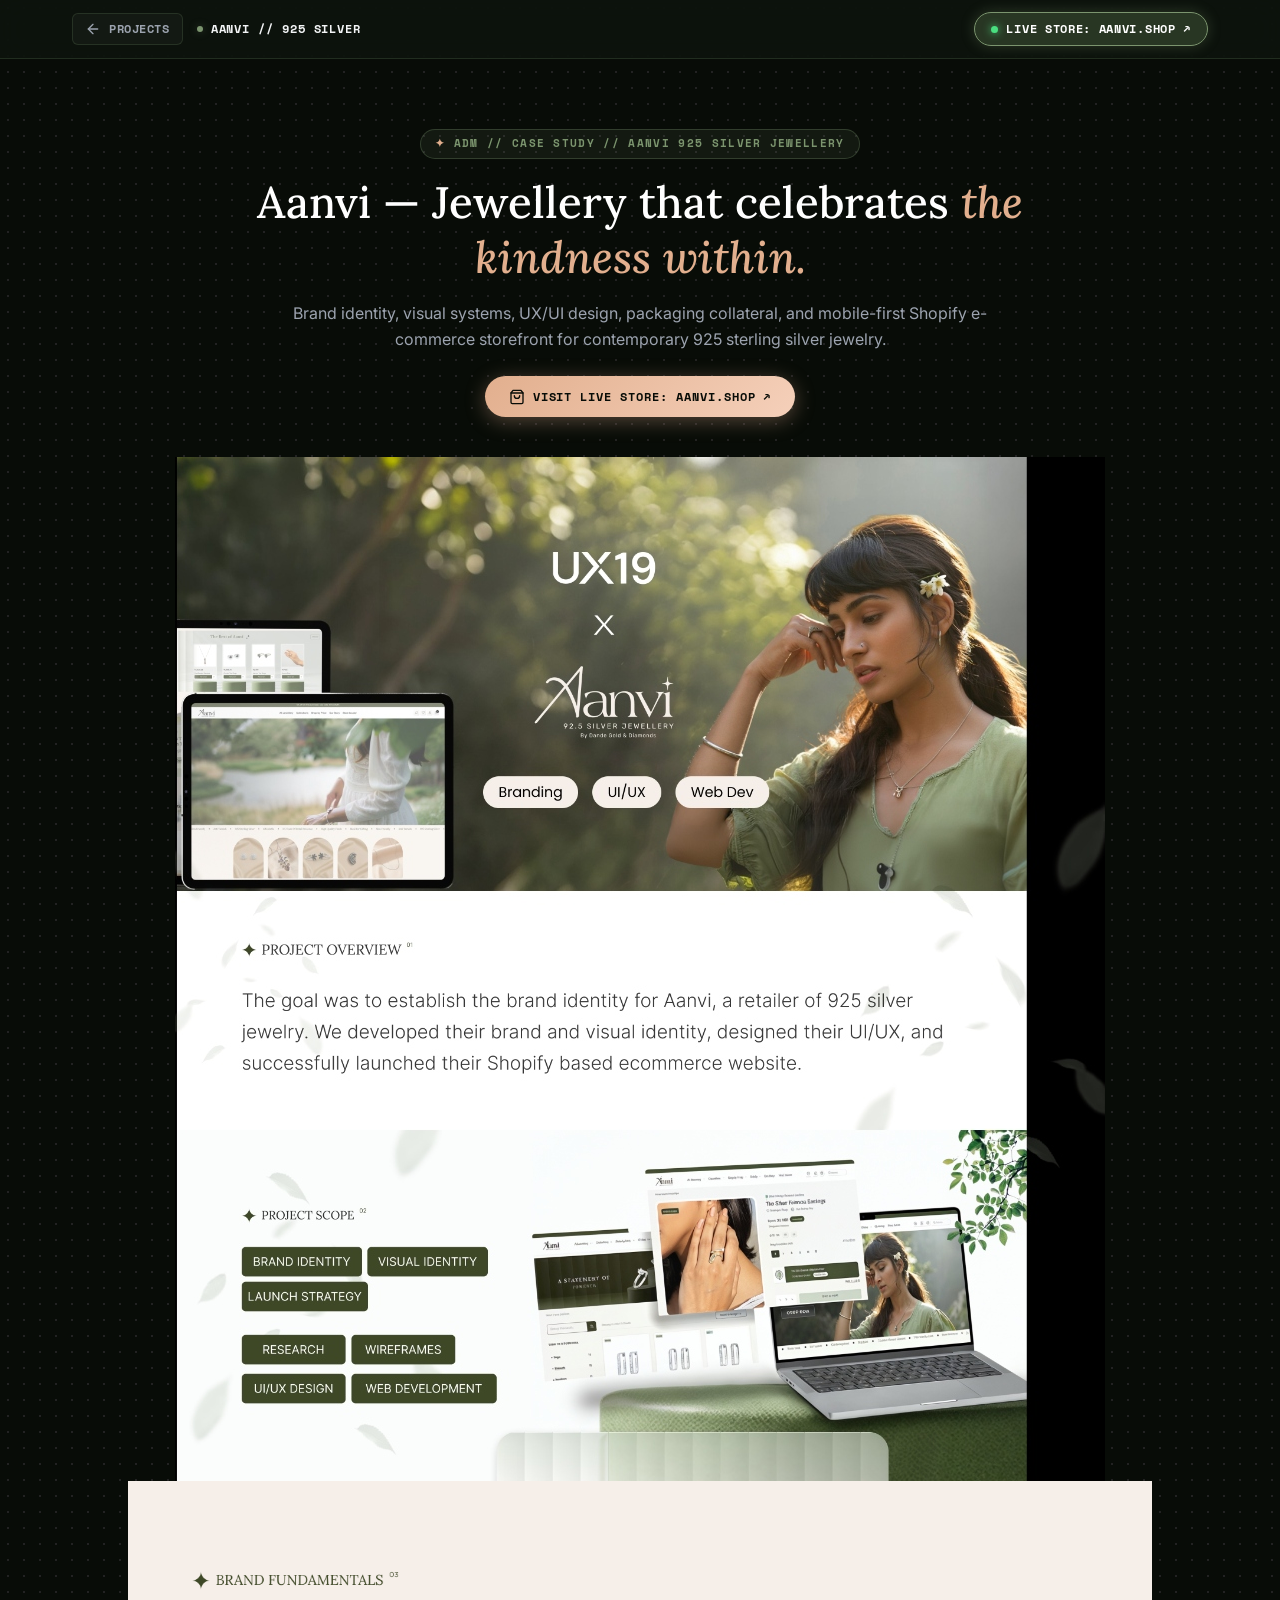
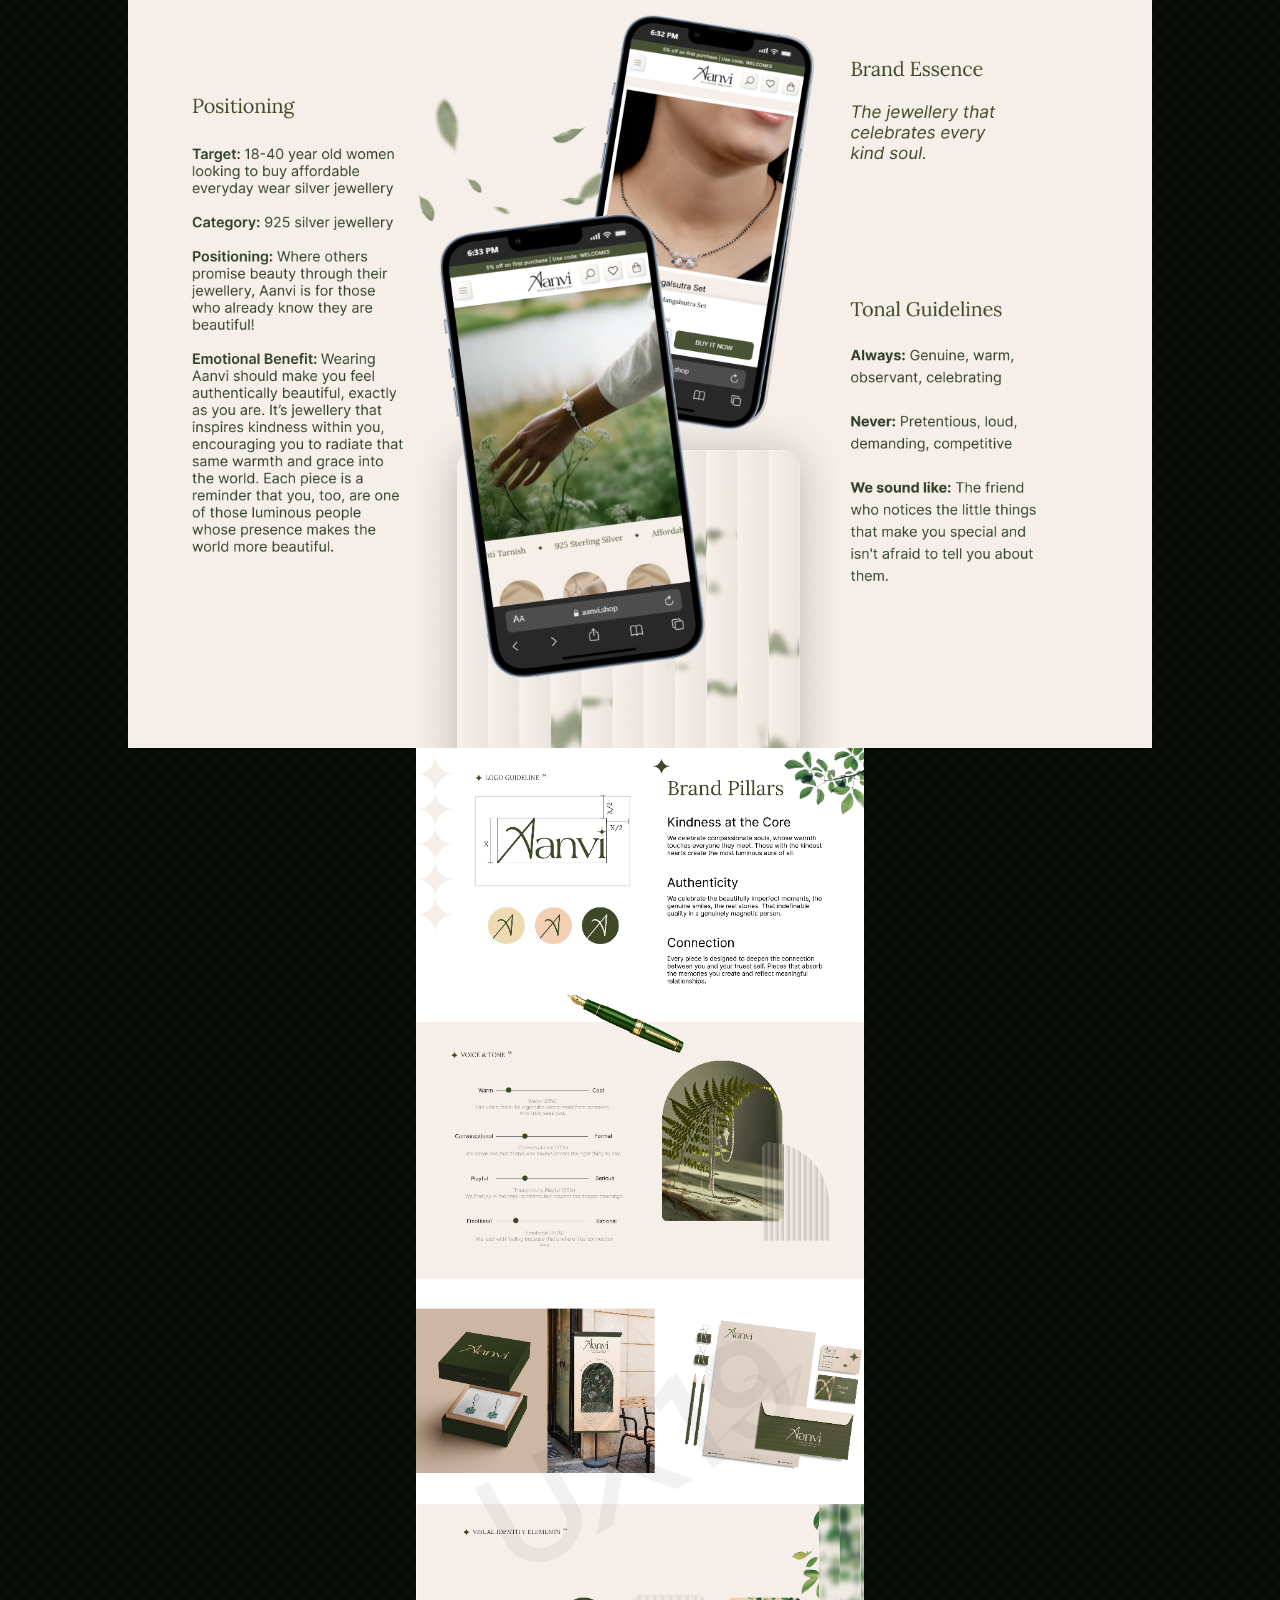
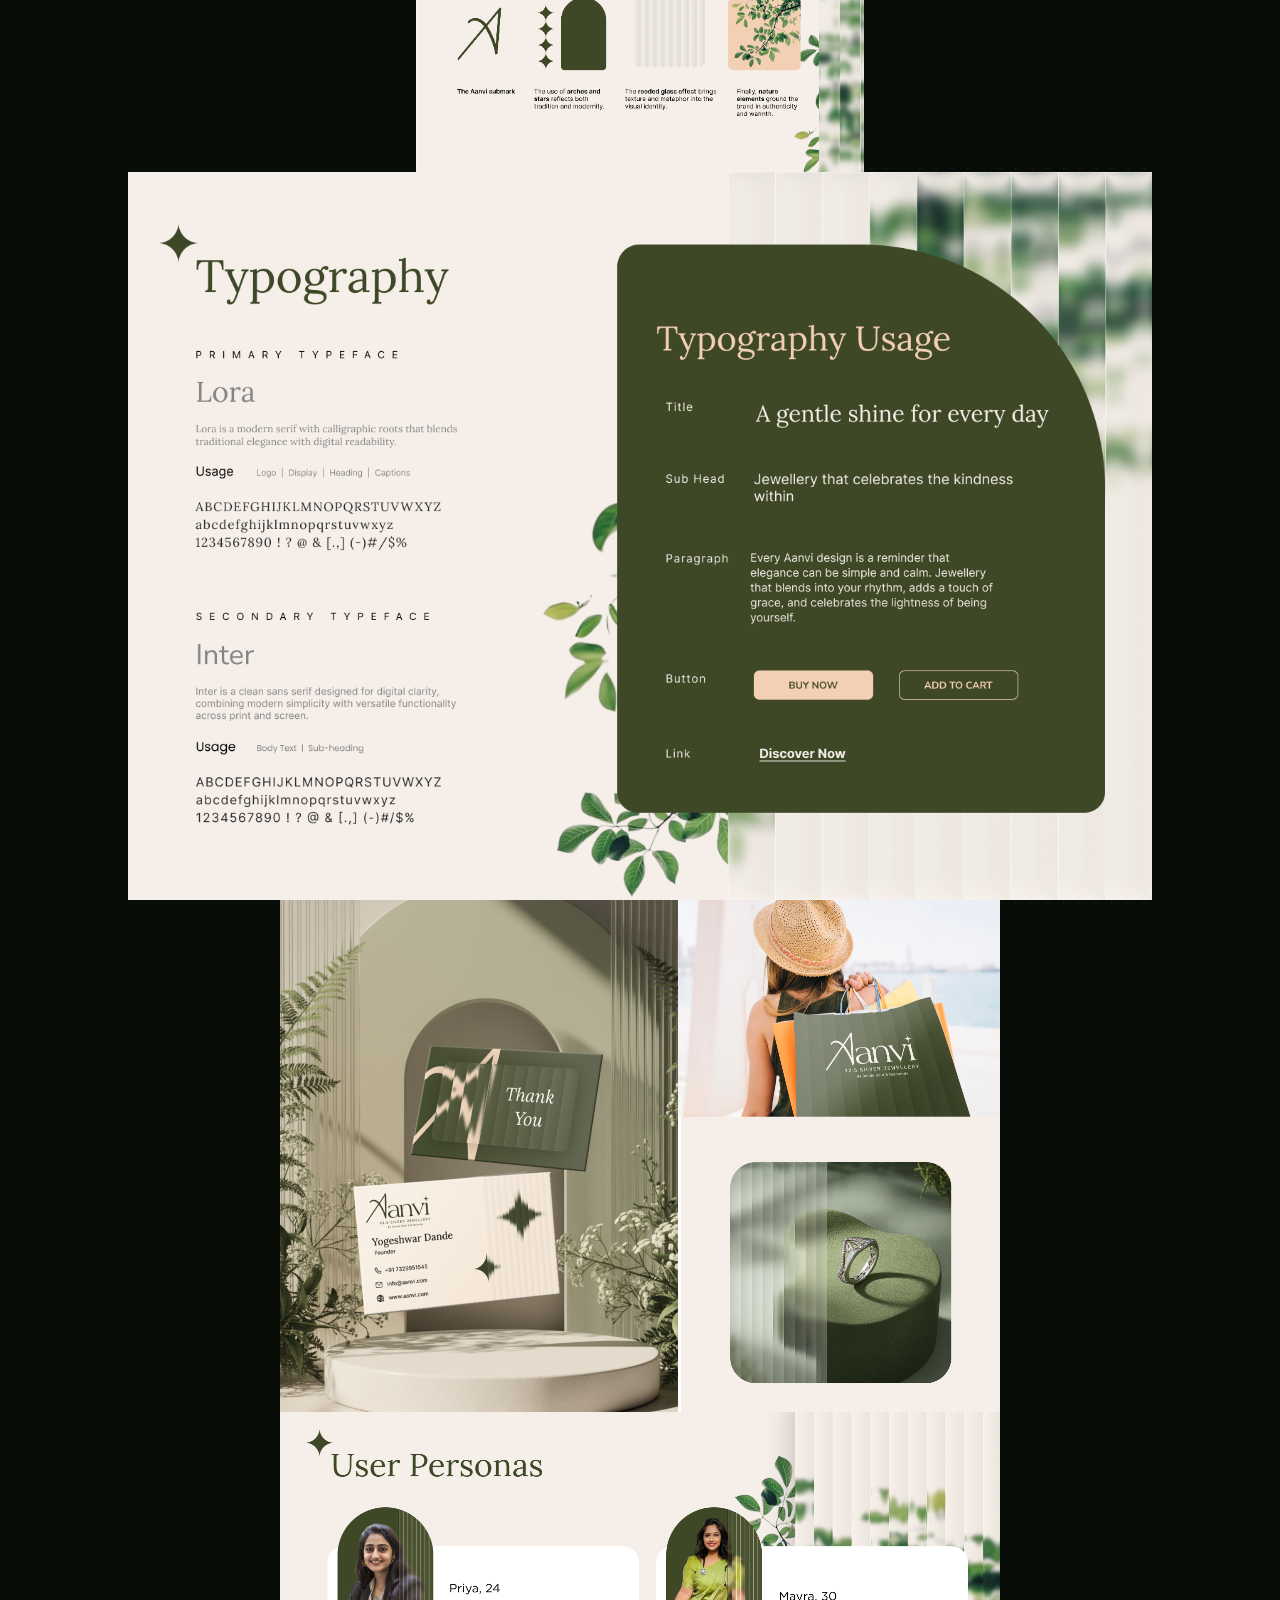
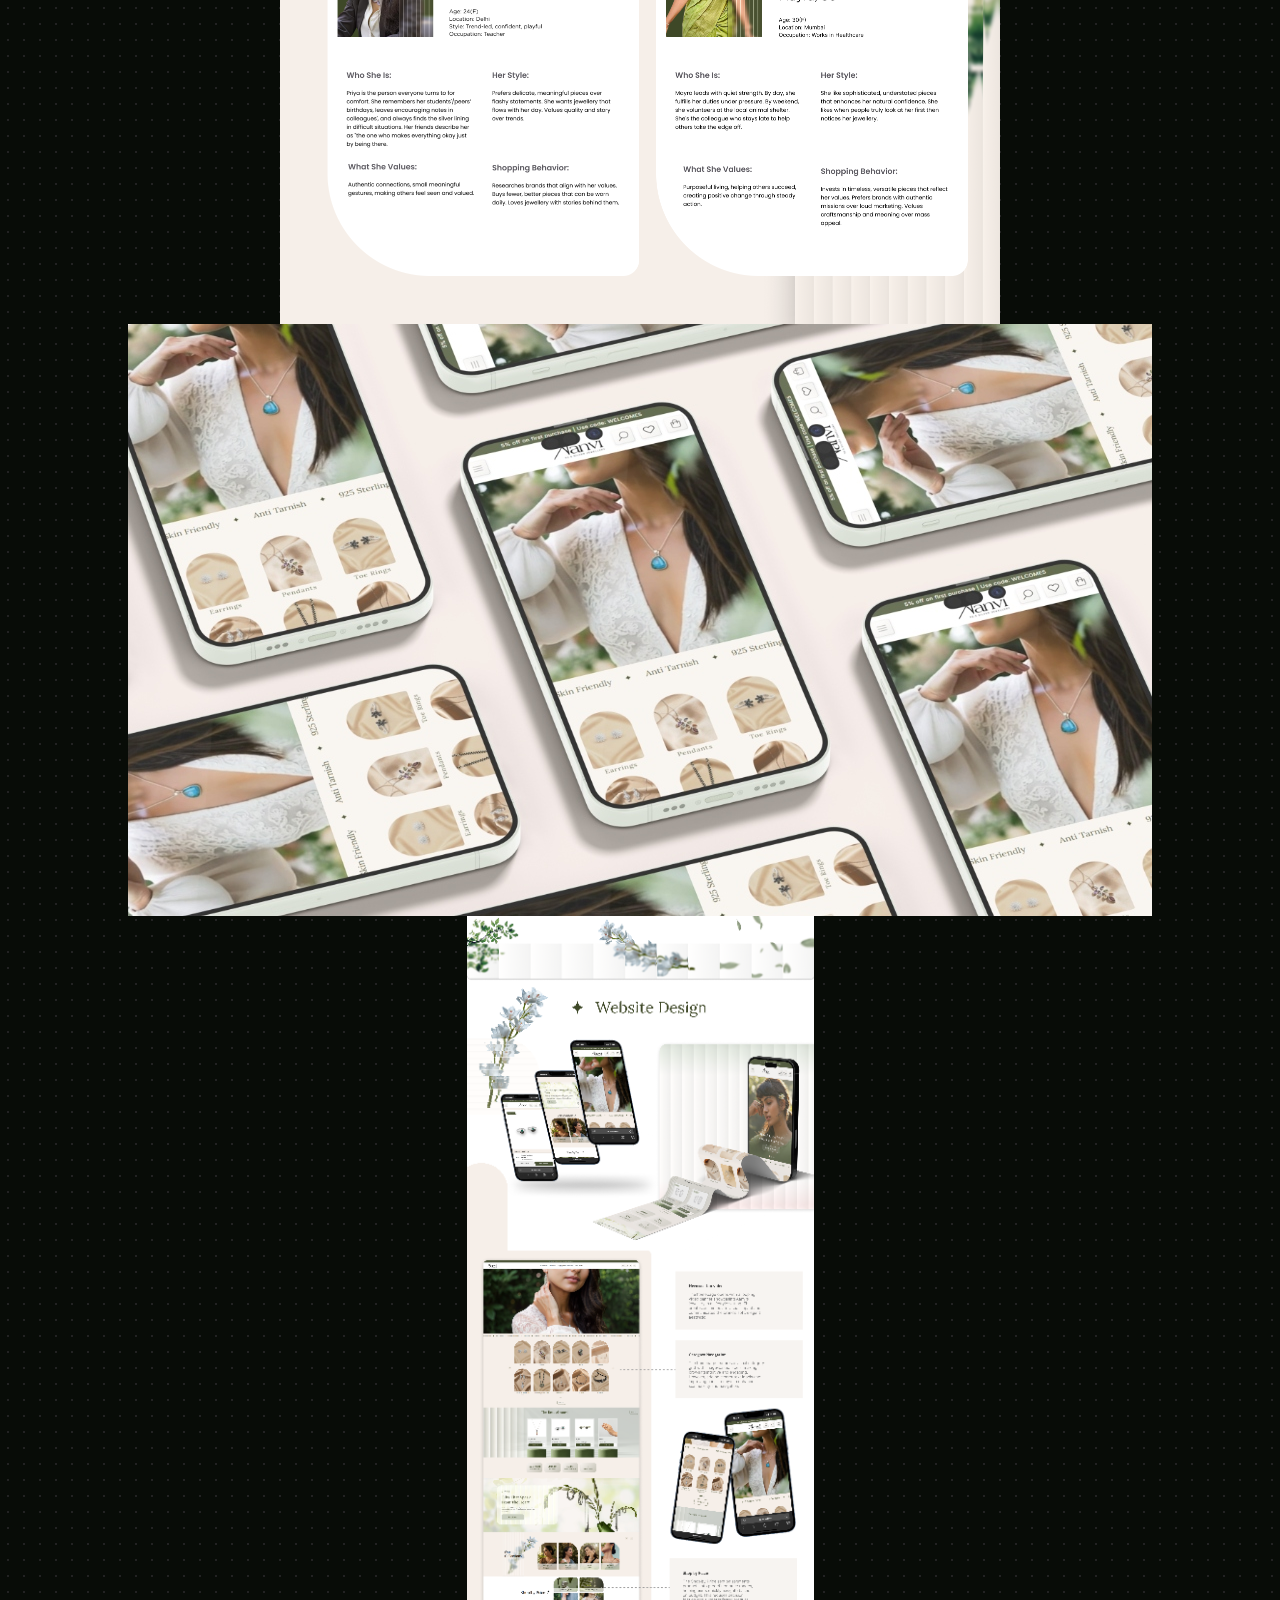
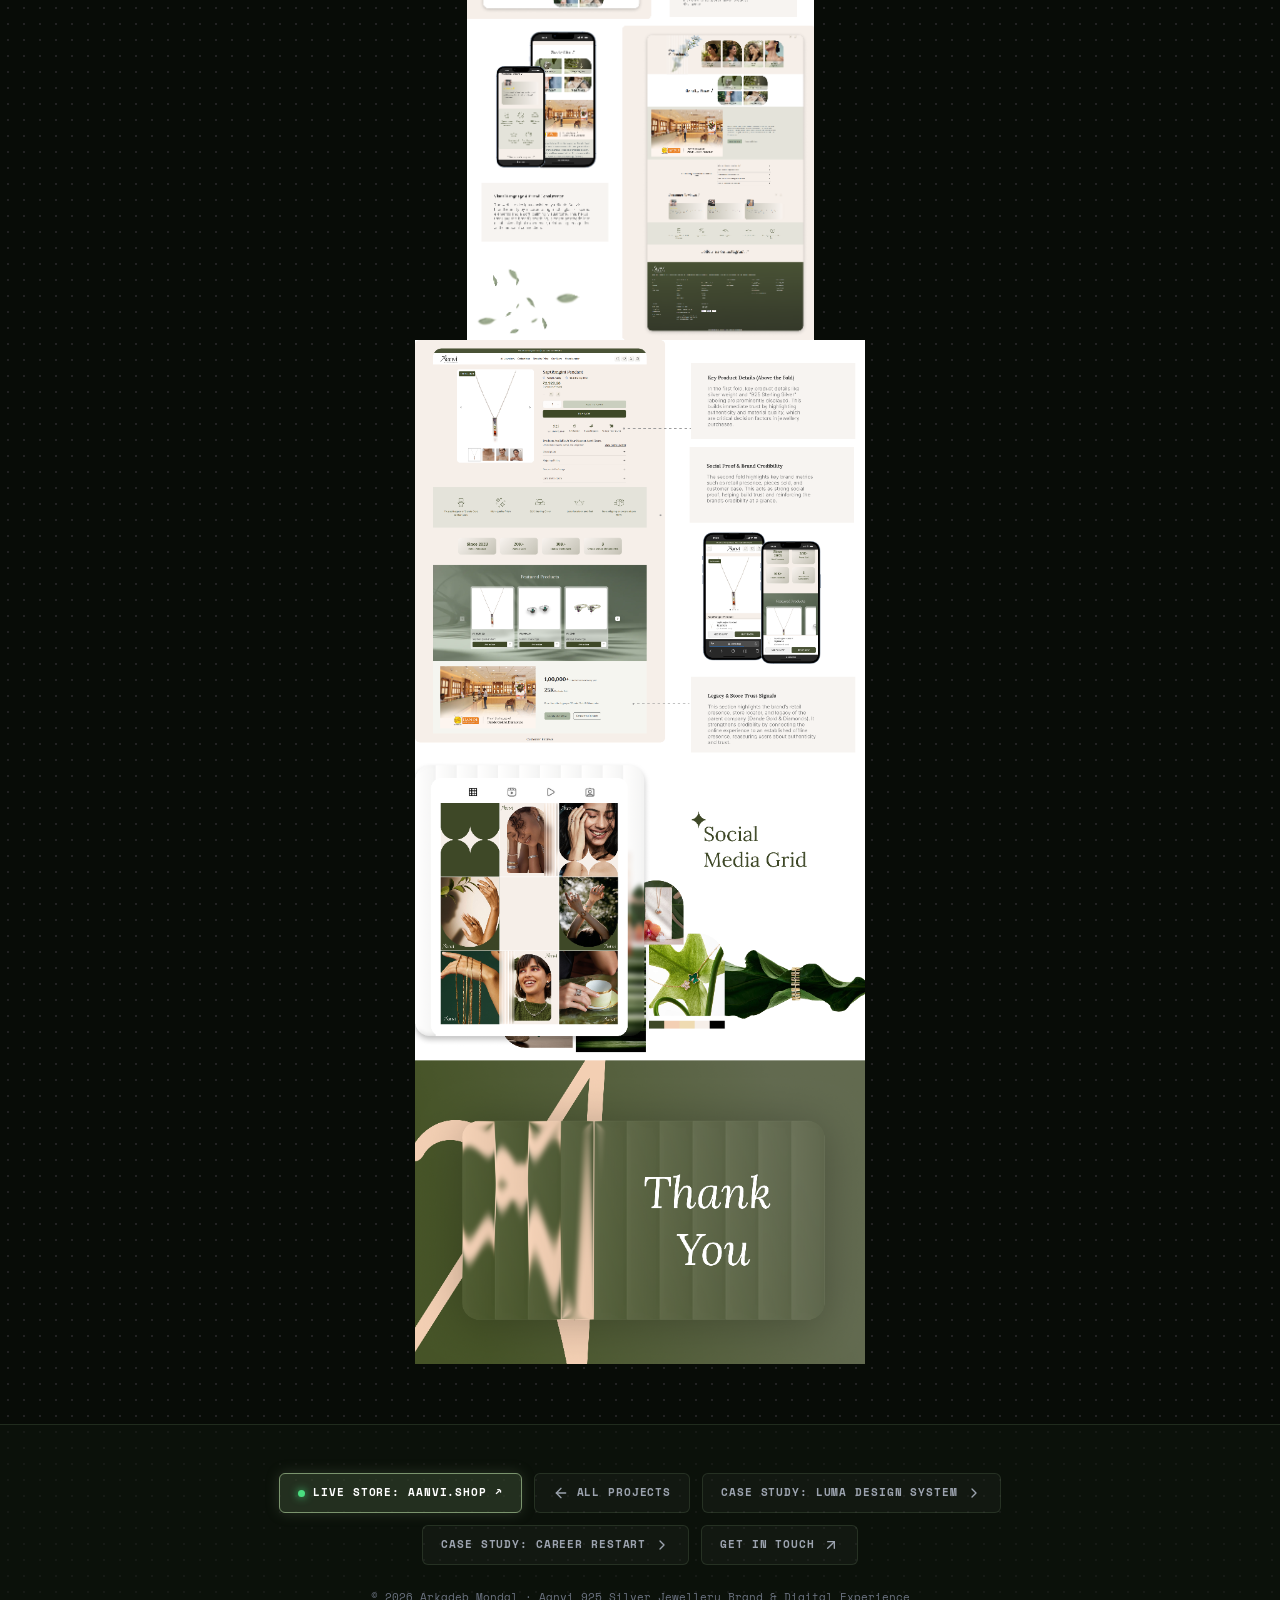
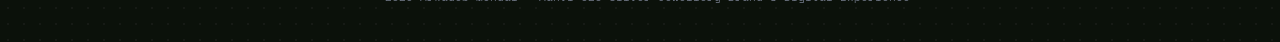
==== commit 39b83eb8: "feat: simplify Aanvi case study into seamless pure stacked boards presentation with zero UI bloat" ====
--- a/aanvi.html
+++ b/aanvi.html
@@ -4,16 +4,16 @@
   <meta charset="UTF-8" />
   <meta name="viewport" content="width=device-width, initial-scale=1.0" />
   <title>Aanvi 925 Silver Jewellery — Brand Identity &amp; Digital Experience · Arkadeb Mondal</title>
-  <meta name="description" content="A comprehensive brand identity, visual systems, UX/UI design, and Shopify e-commerce launch for contemporary 925 sterling silver jewelry brand Aanvi across 8 curated serial chapters." />
+  <meta name="description" content="A comprehensive brand identity, visual systems, UX/UI design, and Shopify e-commerce launch for contemporary 925 sterling silver jewelry brand Aanvi." />
   <meta name="keywords" content="Aanvi, 925 Silver Jewellery, Brand Identity, UI/UX, Product Design, Arkadeb Mondal, Shopify E-Commerce, Typography, Luxury Packaging" />
   <meta property="og:title" content="Aanvi 925 Silver Jewellery — Brand Identity &amp; Digital Experience · Arkadeb Mondal" />
-  <meta property="og:description" content="Jewellery that celebrates the kindness within. 8-Page Brand Identity &amp; E-Commerce Case Study." />
+  <meta property="og:description" content="Jewellery that celebrates the kindness within. Brand Identity &amp; Shopify E-Commerce Case Study." />
   <meta property="og:type" content="article" />
   <link rel="preconnect" href="https://fonts.googleapis.com" />
   <link rel="preconnect" href="https://fonts.gstatic.com" crossorigin />
-  <link href="https://fonts.googleapis.com/css2?family=Lora:ital,wght@0,400;0,500;0,600;0,700;1,400;1,600&family=Inter:wght@300;400;500;600;700&family=Space+Mono:ital,wght@0,400;0,700;1,400&display=swap" rel="stylesheet" />
+  <link href="https://fonts.googleapis.com/css2?family=Lora:ital,wght@0,400;0,500;0,600;0,700;1,400&family=Inter:wght@400;500;600;700&family=Space+Mono:ital,wght@0,400;0,700;1,400&display=swap" rel="stylesheet" />
   <link rel="stylesheet" href="assets/css/styles.css?v=4.0" />
-  <link rel="stylesheet" href="assets/css/aanvi.css?v=1.0" />
+  <link rel="stylesheet" href="assets/css/aanvi.css?v=2.0" />
   <link rel="icon" type="image/png" sizes="32x32" href="favicon-32x32.png" />
   <link rel="icon" type="image/png" sizes="512x512" href="favicon.png" />
   <link rel="apple-touch-icon" sizes="180x180" href="apple-touch-icon.png" />
@@ -24,12 +24,6 @@
   <!-- ═══════════════════════ READING PROGRESS BAR ═══════════════════════ -->
   <div class="aanvi-progress-container" aria-hidden="true">
     <div class="aanvi-progress-bar" id="aanvi-progress-bar"></div>
-  </div>
-
-  <!-- ═══════════════════════ AURORA BACKGROUND ═══════════════════════ -->
-  <div class="aanvi-aurora-bg" aria-hidden="true">
-    <div class="aanvi-blob blob-sage"></div>
-    <div class="aanvi-blob blob-peach"></div>
   </div>
 
   <!-- ═══════════════════════ TOP NAVIGATION ═══════════════════════ -->
@@ -44,628 +38,92 @@
           <span class="aanvi-brand-dot"></span>
           <span>Aanvi // 925 Silver</span>
         </div>
+      </div>
+
+      <div class="aanvi-nav-right">
         <a href="https://aanvi.shop/" target="_blank" rel="noopener noreferrer" class="aanvi-store-pill" id="topnav-live-store" title="Visit live Aanvi Shopify storefront at aanvi.shop">
           <span class="live-dot"></span>
-          <span>Live Store ↗</span>
+          <span>Live Store: aanvi.shop ↗</span>
         </a>
       </div>
-
-      <!-- 8-Page Pill Navigation -->
-      <nav class="aanvi-page-pills" aria-label="Aanvi 8-Page Serial Navigation">
-        <a href="#page-01" class="aanvi-page-pill active" id="pill-page-01"><span class="pill-num">01</span> Scope</a>
-        <a href="#page-02" class="aanvi-page-pill" id="pill-page-02"><span class="pill-num">02</span> Brand</a>
-        <a href="#page-03" class="aanvi-page-pill" id="pill-page-03"><span class="pill-num">03</span> Identity</a>
-        <a href="#page-04" class="aanvi-page-pill" id="pill-page-04"><span class="pill-num">04</span> Typography</a>
-        <a href="#page-05" class="aanvi-page-pill" id="pill-page-05"><span class="pill-num">05</span> Personas</a>
-        <a href="#page-06" class="aanvi-page-pill" id="pill-page-06"><span class="pill-num">06</span> Mobile</a>
-        <a href="#page-07" class="aanvi-page-pill" id="pill-page-07"><span class="pill-num">07</span> Website</a>
-        <a href="#page-08" class="aanvi-page-pill" id="pill-page-08"><span class="pill-num">08</span> Product &amp; Social</a>
-      </nav>
     </div>
   </header>
 
   <main id="aanvi-main">
 
-    <!-- ═══════════════════════ HERO SECTION ═══════════════════════ -->
-    <section class="aanvi-hero" aria-label="Aanvi Brand Overview">
-      <div class="aanvi-hero-prompt">
-        <span class="prompt-sparkle">✦</span>
-        <span>SYSTEM_LOG // CASE_STUDY_03 // AANVI_925_SILVER // 8_PAGE_SERIAL</span>
-      </div>
+    <!-- ═══════════════════════ MINIMAL PROJECT HEADER ═══════════════════════ -->
+    <section class="aanvi-hero" aria-label="Aanvi Case Study Overview">
+      <div class="aanvi-hero-inner">
+        <div class="aanvi-hero-prompt">
+          <span class="prompt-sparkle">✦</span>
+          <span>ADM // CASE STUDY // AANVI 925 SILVER JEWELLERY</span>
+        </div>
 
-      <h1 class="aanvi-hero-title">
-        Aanvi — Jewellery that celebrates <br />
-        <span class="text-gold">the kindness within.</span>
-      </h1>
+        <h1 class="aanvi-hero-title">
+          Aanvi — Jewellery that celebrates <span class="text-gold">the kindness within.</span>
+        </h1>
 
-      <p class="aanvi-hero-lead">
-        A contemporary 925 sterling silver jewellery brand built for modern women seeking emotional connection, timeless grace, and everyday luxury. From foundational brand philosophy and visual pillars to Shopify storefront architecture and sensory collateral across 8 curated serial chapters.
-      </p>
+        <p class="aanvi-hero-lead">
+          Brand identity, visual systems, UX/UI design, packaging collateral, and mobile-first Shopify e-commerce storefront for contemporary 925 sterling silver jewelry.
+        </p>
 
-      <!-- Metadata Grid -->
-      <dl class="aanvi-meta-grid">
-        <div class="aanvi-meta-item">
-          <dt>[ ROLE ]</dt>
-          <dd>Brand &amp; Product Designer · UI/UX Architect</dd>
-        </div>
-        <div class="aanvi-meta-item">
-          <dt>[ LIVE STOREFRONT ]</dt>
-          <dd><a href="https://aanvi.shop/" target="_blank" rel="noopener noreferrer" class="meta-link-live" id="meta-store-link">aanvi.shop ↗</a></dd>
-        </div>
-        <div class="aanvi-meta-item">
-          <dt>[ SCOPE ]</dt>
-          <dd>Brand Architecture, Visual System, Packaging, Shopify UX</dd>
-        </div>
-        <div class="aanvi-meta-item">
-          <dt>[ TIMELINE ]</dt>
-          <dd>8-Week Serial Rollout · Multi-Platform Launch</dd>
-        </div>
-      </dl>
-
-      <!-- Quick Summary Strip -->
-      <div class="aanvi-overview-strip">
-        <span><strong>Live Storefront:</strong> <a href="https://aanvi.shop/" target="_blank" rel="noopener noreferrer" class="meta-link-live">https://aanvi.shop/ ↗</a> · Complete 8 of 8 Chapters Published</span>
-        <div style="display: flex; gap: 10px; align-items: center; flex-wrap: wrap;">
+        <div class="aanvi-hero-actions">
           <a href="https://aanvi.shop/" target="_blank" rel="noopener noreferrer" class="aanvi-cta-storefront" id="hero-live-store">
-            <svg class="icon-std" aria-hidden="true" xmlns="http://www.w3.org/2000/svg" width="14" height="14" viewBox="0 0 24 24" fill="none" stroke="currentColor" stroke-width="2" stroke-linecap="round" stroke-linejoin="round"><path d="M6 2 3 6v14a2 2 0 0 0 2 2h14a2 2 0 0 0 2-2V6l-3-4Z"/><path d="M3 6h18"/><path d="M16 10a4 4 0 0 1-8 0"/></svg>
-            <span>Visit Live Store ↗</span>
+            <svg class="icon-std" aria-hidden="true" xmlns="http://www.w3.org/2000/svg" width="15" height="15" viewBox="0 0 24 24" fill="none" stroke="currentColor" stroke-width="2" stroke-linecap="round" stroke-linejoin="round"><path d="M6 2 3 6v14a2 2 0 0 0 2 2h14a2 2 0 0 0 2-2V6l-3-4Z"/><path d="M3 6h18"/><path d="M16 10a4 4 0 0 1-8 0"/></svg>
+            <span>Visit Live Store: aanvi.shop ↗</span>
           </a>
-          <a href="#page-01" class="aanvi-cta-scroll">Explore Full Serial ↓</a>
         </div>
       </div>
     </section>
 
-    <!-- ═══════════════════════ 8-PAGE SERIAL CHAPTERS ═══════════════════════ -->
-    <div class="aanvi-pages-section">
+    <!-- ═══════════════════════ SEAMLESS STACKED BOARDS ═══════════════════════ -->
+    <section class="aanvi-seamless-stack" aria-label="Aanvi 925 Silver Presentation Boards">
 
-      <!-- ── PAGE 01: PROJECT OVERVIEW & SCOPE ──────────────────────────── -->
-      <section class="aanvi-page-wrapper" id="page-01" aria-labelledby="heading-page-01">
-        <div class="aanvi-page-header">
-          <div class="aanvi-page-meta">
-            <div class="aanvi-page-badge">
-              <span class="badge-tag">PAGE 01</span>
-              <span class="badge-category">PROJECT OVERVIEW &amp; SCOPE</span>
-            </div>
-            <h2 class="aanvi-page-title" id="heading-page-01">UX19 × Aanvi 925 Silver Jewellery — Project Overview &amp; Scope</h2>
-            <p class="aanvi-page-desc">
-              Holistic brand strategy, visual system architecture, packaging collateral, and mobile-first Shopify e-commerce launch engineered for modern 925 sterling silver jewelry.
-            </p>
-          </div>
-          <div class="aanvi-page-actions">
-            <button class="aanvi-zoom-btn" type="button" data-page-index="0" aria-label="Inspect Page 01 full size">
-              <svg class="icon-std" aria-hidden="true" xmlns="http://www.w3.org/2000/svg" width="16" height="16" viewBox="0 0 24 24" fill="none" stroke="currentColor" stroke-width="2" stroke-linecap="round" stroke-linejoin="round"><circle cx="11" cy="11" r="8"/><line x1="21" y1="21" x2="16.65" y2="16.65"/><line x1="11" y1="8" x2="11" y2="14"/><line x1="8" y1="11" x2="14" y2="11"/></svg>
-              <span>Inspect Board</span>
-            </button>
-          </div>
-        </div>
+      <!-- Board 01 -->
+      <article class="aanvi-stack-item" id="board-01">
+        <img src="assets/images/projects/aanvi/page-01-overview-and-scope.jpg" alt="Aanvi 925 Silver Jewellery — Board 01: Project Overview & Scope" width="930" height="1024" loading="eager" />
+      </article>
 
-        <figure class="aanvi-page-frame" data-page-index="0" tabindex="0" role="button" aria-label="Click to zoom Page 01: Project Overview &amp; Scope">
-          <img src="assets/images/projects/aanvi/page-01-overview-and-scope.jpg" alt="Aanvi 925 Silver Jewellery Board 01: Project Overview and Scope, showing visual identity, iPhone Shopify mockup, core values, and deliverables." class="aanvi-page-img" loading="eager" width="930" height="1024" />
-          <figcaption class="aanvi-frame-hint">
-            <svg class="icon-std" aria-hidden="true" xmlns="http://www.w3.org/2000/svg" width="14" height="14" viewBox="0 0 24 24" fill="none" stroke="currentColor" stroke-width="2" stroke-linecap="round" stroke-linejoin="round"><path d="M15 3h6v6"/><path d="M9 21H3v-6"/><path d="M21 3l-7 7"/><path d="M3 21l7-7"/></svg>
-            <span>Click to Zoom &amp; Pan</span>
-          </figcaption>
-        </figure>
+      <!-- Board 02 -->
+      <article class="aanvi-stack-item" id="board-02">
+        <img src="assets/images/projects/aanvi/page-02-brand-fundamentals.png" alt="Aanvi 925 Silver Jewellery — Board 02: Brand Fundamentals" width="1024" height="867" loading="lazy" />
+      </article>
 
-        <!-- Companion Deliverables Matrix -->
-        <div class="aanvi-companion-card">
-          <h3 class="companion-title">
-            <span class="sparkle">✦</span>
-            <span>Core Deliverables &amp; Architectural Scope</span>
-          </h3>
-          <div class="scope-tags-grid">
-            <span class="scope-tag-item"><span class="check-icon">✓</span> Brand Identity &amp; Monogram System</span>
-            <span class="scope-tag-item"><span class="check-icon">✓</span> 925 Sterling Silver Material Standards</span>
-            <span class="scope-tag-item"><span class="check-icon">✓</span> Tonal Positioning &amp; Brand Philosophy</span>
-            <span class="scope-tag-item"><span class="check-icon">✓</span> Editorial Typography Framework (Lora × Inter)</span>
-            <span class="scope-tag-item"><span class="check-icon">✓</span> Deep Olive &amp; Ivory Luxury Color Matrix</span>
-            <span class="scope-tag-item"><span class="check-icon">✓</span> Premium Forest Green Packaging &amp; Unboxing Suite</span>
-            <span class="scope-tag-item"><span class="check-icon">✓</span> Direct-to-Consumer Shopify Mobile Experience</span>
-            <span class="scope-tag-item"><span class="check-icon">✓</span> Social Media Editorial Guidelines &amp; Storyboards</span>
-          </div>
-        </div>
-      </section>
+      <!-- Board 03 -->
+      <article class="aanvi-stack-item" id="board-03">
+        <img src="assets/images/projects/aanvi/page-03-visual-identity-and-pillars.png" alt="Aanvi 925 Silver Jewellery — Board 03: Visual Identity & Pillars" width="448" height="1024" loading="lazy" />
+      </article>
 
-      <!-- ── PAGE 02: BRAND FUNDAMENTALS ────────────────────────────── -->
-      <section class="aanvi-page-wrapper" id="page-02" aria-labelledby="heading-page-02">
-        <div class="aanvi-page-header">
-          <div class="aanvi-page-meta">
-            <div class="aanvi-page-badge">
-              <span class="badge-tag">PAGE 02</span>
-              <span class="badge-category">BRAND FUNDAMENTALS</span>
-            </div>
-            <h2 class="aanvi-page-title" id="heading-page-02">Positioning, Brand Essence &amp; Tonal Guidelines</h2>
-            <p class="aanvi-page-desc">
-              Defining target audience demographics, emotional resonance vectors, foundational positioning thesis, and precise voice boundaries that balance quiet confidence with heartfelt empathy.
-            </p>
-          </div>
-          <div class="aanvi-page-actions">
-            <button class="aanvi-zoom-btn" type="button" data-page-index="1" aria-label="Inspect Page 02 full size">
-              <svg class="icon-std" aria-hidden="true" xmlns="http://www.w3.org/2000/svg" width="16" height="16" viewBox="0 0 24 24" fill="none" stroke="currentColor" stroke-width="2" stroke-linecap="round" stroke-linejoin="round"><circle cx="11" cy="11" r="8"/><line x1="21" y1="21" x2="16.65" y2="16.65"/><line x1="11" y1="8" x2="11" y2="14"/><line x1="8" y1="11" x2="14" y2="11"/></svg>
-              <span>Inspect Board</span>
-            </button>
-          </div>
-        </div>
+      <!-- Board 04 -->
+      <article class="aanvi-stack-item" id="board-04">
+        <img src="assets/images/projects/aanvi/page-04-typography-and-usage.png" alt="Aanvi 925 Silver Jewellery — Board 04: Typography & Usage" width="1024" height="728" loading="lazy" />
+      </article>
 
-        <figure class="aanvi-page-frame" data-page-index="1" tabindex="0" role="button" aria-label="Click to zoom Page 02: Brand Fundamentals">
-          <img src="assets/images/projects/aanvi/page-02-brand-fundamentals.png" alt="Aanvi Board 02: Brand Fundamentals, detailing target audience, emotional benefits, core positioning, and tonal spectrum guidelines." class="aanvi-page-img" loading="lazy" width="1024" height="867" />
-          <figcaption class="aanvi-frame-hint">
-            <svg class="icon-std" aria-hidden="true" xmlns="http://www.w3.org/2000/svg" width="14" height="14" viewBox="0 0 24 24" fill="none" stroke="currentColor" stroke-width="2" stroke-linecap="round" stroke-linejoin="round"><path d="M15 3h6v6"/><path d="M9 21H3v-6"/><path d="M21 3l-7 7"/><path d="M3 21l7-7"/></svg>
-            <span>Click to Zoom &amp; Pan</span>
-          </figcaption>
-        </figure>
+      <!-- Board 05 -->
+      <article class="aanvi-stack-item" id="board-05">
+        <img src="assets/images/projects/aanvi/page-05-user-personas.png" alt="Aanvi 925 Silver Jewellery — Board 05: User Personas & Collateral" width="720" height="1024" loading="lazy" />
+      </article>
 
-        <!-- Companion Tone Sliders Widget -->
-        <div class="aanvi-companion-card">
-          <h3 class="companion-title">
-            <span class="sparkle">✦</span>
-            <span>Aanvi Tonal Spectrum &amp; Voice Calibrations</span>
-          </h3>
-          <div class="tone-sliders-grid">
-            <div class="tone-card">
-              <div class="tone-card-top">
-                <span>Warmth vs. Sterility</span>
-                <span>Warm &amp; Heartfelt (88%)</span>
-              </div>
-              <div class="tone-meter" aria-hidden="true">
-                <div class="tone-fill" style="width: 88%;"></div>
-              </div>
-              <p class="tone-caption">Speaks like a thoughtful companion, not a cold luxury catalog.</p>
-            </div>
-            <div class="tone-card">
-              <div class="tone-card-top">
-                <span>Approachable vs. Pretentious</span>
-                <span>Approachable Grace (82%)</span>
-              </div>
-              <div class="tone-meter" aria-hidden="true">
-                <div class="tone-fill" style="width: 82%;"></div>
-              </div>
-              <p class="tone-caption">Everyday elegance without intimidating elitism or gatekeeping.</p>
-            </div>
-            <div class="tone-card">
-              <div class="tone-card-top">
-                <span>Meaningful vs. Transactional</span>
-                <span>Soulful Connection (92%)</span>
-              </div>
-              <div class="tone-meter" aria-hidden="true">
-                <div class="tone-fill" style="width: 92%;"></div>
-              </div>
-              <p class="tone-caption">Every silver piece carries emotional memory, intention, and ritual.</p>
-            </div>
-            <div class="tone-card">
-              <div class="tone-card-top">
-                <span>Authentic vs. Manufactured</span>
-                <span>Pure Craftsmanship (95%)</span>
-              </div>
-              <div class="tone-meter" aria-hidden="true">
-                <div class="tone-fill" style="width: 95%;"></div>
-              </div>
-              <p class="tone-caption">Honest 925 sterling silver purity with complete source provenance.</p>
-            </div>
-          </div>
-        </div>
-      </section>
+      <!-- Board 06 -->
+      <article class="aanvi-stack-item" id="board-06">
+        <img src="assets/images/projects/aanvi/page-06-mobile-storefront.jpg" alt="Aanvi 925 Silver Jewellery — Board 06: Mobile Storefront Experience" width="1024" height="592" loading="lazy" />
+      </article>
 
-      <!-- ── PAGE 03: VISUAL IDENTITY & PILLARS ─────────────────────── -->
-      <section class="aanvi-page-wrapper" id="page-03" aria-labelledby="heading-page-03">
-        <div class="aanvi-page-header">
-          <div class="aanvi-page-meta">
-            <div class="aanvi-page-badge">
-              <span class="badge-tag">PAGE 03</span>
-              <span class="badge-category">VISUAL IDENTITY &amp; PILLARS</span>
-            </div>
-            <h2 class="aanvi-page-title" id="heading-page-03">Brand Pillars, Logo Architecture &amp; Visual Motifs</h2>
-            <p class="aanvi-page-desc">
-              Anchoring the brand in Kindness, Authenticity, and Connection. Featuring the signature fluid monogram, architectural arch silhouettes, 4-point silver stars, and botanical reeded glass textures.
-            </p>
-          </div>
-          <div class="aanvi-page-actions">
-            <button class="aanvi-zoom-btn" type="button" data-page-index="2" aria-label="Inspect Page 03 full size">
-              <svg class="icon-std" aria-hidden="true" xmlns="http://www.w3.org/2000/svg" width="16" height="16" viewBox="0 0 24 24" fill="none" stroke="currentColor" stroke-width="2" stroke-linecap="round" stroke-linejoin="round"><circle cx="11" cy="11" r="8"/><line x1="21" y1="21" x2="16.65" y2="16.65"/><line x1="11" y1="8" x2="11" y2="14"/><line x1="8" y1="11" x2="14" y2="11"/></svg>
-              <span>Inspect Board</span>
-            </button>
-          </div>
-        </div>
+      <!-- Board 07 -->
+      <article class="aanvi-stack-item" id="board-07">
+        <img src="assets/images/projects/aanvi/page-07-website-design.png" alt="Aanvi 925 Silver Jewellery — Board 07: Website Design & Storefront" width="347" height="1024" loading="lazy" />
+      </article>
 
-        <figure class="aanvi-page-frame" data-page-index="2" tabindex="0" role="button" aria-label="Click to zoom Page 03: Visual Identity &amp; Pillars">
-          <img src="assets/images/projects/aanvi/page-03-visual-identity-and-pillars.png" alt="Aanvi Board 03: Visual Identity and Pillars, showing fluid signature A monogram, architectural arches, stars, and brand essence pillars." class="aanvi-page-img" loading="lazy" width="448" height="1024" />
-          <figcaption class="aanvi-frame-hint">
-            <svg class="icon-std" aria-hidden="true" xmlns="http://www.w3.org/2000/svg" width="14" height="14" viewBox="0 0 24 24" fill="none" stroke="currentColor" stroke-width="2" stroke-linecap="round" stroke-linejoin="round"><path d="M15 3h6v6"/><path d="M9 21H3v-6"/><path d="M21 3l-7 7"/><path d="M3 21l7-7"/></svg>
-            <span>Click to Zoom &amp; Pan</span>
-          </figcaption>
-        </figure>
+      <!-- Board 08 -->
+      <article class="aanvi-stack-item" id="board-08">
+        <img src="assets/images/projects/aanvi/page-08-pdp-social-brand.png" alt="Aanvi 925 Silver Jewellery — Board 08: Product Architecture & Social Grid" width="450" height="1024" loading="lazy" />
+      </article>
 
-        <!-- Companion Pillars Card -->
-        <div class="aanvi-companion-card">
-          <h3 class="companion-title">
-            <span class="sparkle">✦</span>
-            <span>The Three Tripartite Brand Pillars</span>
-          </h3>
-          <div class="scope-tags-grid">
-            <span class="scope-tag-item"><span class="check-icon">01</span> <strong>Kindness:</strong> Jewelry honoring gentle resilience &amp; self-care</span>
-            <span class="scope-tag-item"><span class="check-icon">02</span> <strong>Authenticity:</strong> Hallmarked 925 silver free of synthetic fillers</span>
-            <span class="scope-tag-item"><span class="check-icon">03</span> <strong>Connection:</strong> Shared bonds, cherished memories &amp; daily talismans</span>
-          </div>
-        </div>
-      </section>
+    </section>
 
-      <!-- ── PAGE 04: TYPOGRAPHY & USAGE ────────────────────────────── -->
-      <section class="aanvi-page-wrapper" id="page-04" aria-labelledby="heading-page-04">
-        <div class="aanvi-page-header">
-          <div class="aanvi-page-meta">
-            <div class="aanvi-page-badge">
-              <span class="badge-tag">PAGE 04</span>
-              <span class="badge-category">TYPOGRAPHY &amp; USAGE</span>
-            </div>
-            <h2 class="aanvi-page-title" id="heading-page-04">Editorial Typography System — Lora Serif &amp; Inter Sans</h2>
-            <p class="aanvi-page-desc">
-              Harmonizing the calligraphic elegance and gentle serifs of Lora with the surgical digital ergonomics of Inter across packaging embossing, digital banners, and Shopify UI.
-            </p>
-          </div>
-          <div class="aanvi-page-actions">
-            <button class="aanvi-zoom-btn" type="button" data-page-index="3" aria-label="Inspect Page 04 full size">
-              <svg class="icon-std" aria-hidden="true" xmlns="http://www.w3.org/2000/svg" width="16" height="16" viewBox="0 0 24 24" fill="none" stroke="currentColor" stroke-width="2" stroke-linecap="round" stroke-linejoin="round"><circle cx="11" cy="11" r="8"/><line x1="21" y1="21" x2="16.65" y2="16.65"/><line x1="11" y1="8" x2="11" y2="14"/><line x1="8" y1="11" x2="14" y2="11"/></svg>
-              <span>Inspect Board</span>
-            </button>
-          </div>
-        </div>
-
-        <figure class="aanvi-page-frame" data-page-index="3" tabindex="0" role="button" aria-label="Click to zoom Page 04: Typography &amp; Usage">
-          <img src="assets/images/projects/aanvi/page-04-typography-and-usage.png" alt="Aanvi Board 04: Typography and Usage, featuring Lora serif font family specimens and Inter sans-serif font family hierarchy." class="aanvi-page-img" loading="lazy" width="1024" height="728" />
-          <figcaption class="aanvi-frame-hint">
-            <svg class="icon-std" aria-hidden="true" xmlns="http://www.w3.org/2000/svg" width="14" height="14" viewBox="0 0 24 24" fill="none" stroke="currentColor" stroke-width="2" stroke-linecap="round" stroke-linejoin="round"><path d="M15 3h6v6"/><path d="M9 21H3v-6"/><path d="M21 3l-7 7"/><path d="M3 21l7-7"/></svg>
-            <span>Click to Zoom &amp; Pan</span>
-          </figcaption>
-        </figure>
-
-        <!-- Interactive Live Typography Studio Widget -->
-        <div class="typography-studio">
-          <div class="studio-header">
-            <div>
-              <h3 class="studio-title">Interactive Typography Studio</h3>
-              <p style="margin: 4px 0 0; font-size: 13px; color: var(--aanvi-ivory-muted);">
-                Test live font pairings and verify calligraphic rhythm across editorial display and UI body copy.
-              </p>
-            </div>
-            <span class="studio-badge">LIVE PAIRING ENGINE</span>
-          </div>
-
-          <div class="studio-specimen-grid">
-            <!-- Lora Specimen -->
-            <div class="specimen-card specimen-card--lora">
-              <div class="specimen-name">Primary Editorial Serif</div>
-              <div class="specimen-display">Lora Regular &amp; Medium</div>
-              <p class="specimen-copy">
-                Crafted for warmth, literary sophistication, and emotional poise. Used across brand headlines, editorial hero titles, and embossed packaging.
-              </p>
-              <div class="specimen-chars">
-                Aa Bb Cc Dd Ee Ff Gg Hh Ii Jj Kk Ll Mm Nn Oo Pp Qq Rr Ss Tt Uu Vv Ww Xx Yy Zz 0123456789 ✦
-              </div>
-            </div>
-
-            <!-- Inter Specimen -->
-            <div class="specimen-card specimen-card--inter">
-              <div class="specimen-name">Digital UI Sans-Serif</div>
-              <div class="specimen-display">Inter Regular &amp; SemiBold</div>
-              <p class="specimen-copy">
-                Engineered for maximum legibility on high-density retina displays, Shopify cart drawers, product specifications, and pricing labels.
-              </p>
-              <div class="specimen-chars">
-                Aa Bb Cc Dd Ee Ff Gg Hh Ii Jj Kk Ll Mm Nn Oo Pp Qq Rr Ss Tt Uu Vv Ww Xx Yy Zz 0123456789 $#%
-              </div>
-            </div>
-          </div>
-
-          <!-- Interactive Live Sandbox -->
-          <div class="studio-sandbox">
-            <div class="sandbox-input-bar">
-              <label for="aanvi-type-input" class="sandbox-input-label">Test Headline Text in Real-Time:</label>
-              <div class="sandbox-input-wrap">
-                <input type="text" id="aanvi-type-input" class="sandbox-input" placeholder="Type custom headline to preview Lora Serif..." />
-                <button type="button" id="aanvi-type-reset" class="sandbox-reset-btn" title="Reset headline">Reset</button>
-              </div>
-            </div>
-
-            <span class="sandbox-label">Editorial Hero Component</span>
-            <h3 class="sandbox-title">A Symphony of Silver &amp; Soul</h3>
-            <h4 class="sandbox-subhead">Designed for Quiet Confidence &amp; Daily Grace</h4>
-            <p class="sandbox-para">
-              Every curve of Aanvi silver is sculpted with intimate care. Forged from genuine 925 sterling silver, our handcrafted pieces celebrate your quietest victories, everyday resilience, and the eternal kindness within.
-            </p>
-            <div class="sandbox-btn-row">
-              <button class="btn-aanvi-peach" type="button">Discover The Collection</button>
-              <button class="btn-aanvi-outline" type="button">Brand Philosophy</button>
-              <a class="link-aanvi-discover" href="#page-05">Meet The Personas →</a>
-            </div>
-          </div>
-        </div>
-      </section>
-
-      <!-- ── PAGE 05: USER PERSONAS & COLLATERAL ─────────────────────── -->
-      <section class="aanvi-page-wrapper" id="page-05" aria-labelledby="heading-page-05">
-        <div class="aanvi-page-header">
-          <div class="aanvi-page-meta">
-            <div class="aanvi-page-badge">
-              <span class="badge-tag">PAGE 05</span>
-              <span class="badge-category">USER PERSONAS &amp; COLLATERAL</span>
-            </div>
-            <h2 class="aanvi-page-title" id="heading-page-05">Target Personas, Unboxing &amp; Stationery Collateral</h2>
-            <p class="aanvi-page-desc">
-              Deep customer archetypes (Priya &amp; Mayra) paired with high-tactile forest green packaging, gold debossing, authenticity certificates, and intimate unboxing rituals.
-            </p>
-          </div>
-          <div class="aanvi-page-actions">
-            <button class="aanvi-zoom-btn" type="button" data-page-index="4" aria-label="Inspect Page 05 full size">
-              <svg class="icon-std" aria-hidden="true" xmlns="http://www.w3.org/2000/svg" width="16" height="16" viewBox="0 0 24 24" fill="none" stroke="currentColor" stroke-width="2" stroke-linecap="round" stroke-linejoin="round"><circle cx="11" cy="11" r="8"/><line x1="21" y1="21" x2="16.65" y2="16.65"/><line x1="11" y1="8" x2="11" y2="14"/><line x1="8" y1="11" x2="14" y2="11"/></svg>
-              <span>Inspect Board</span>
-            </button>
-          </div>
-        </div>
-
-        <figure class="aanvi-page-frame" data-page-index="4" tabindex="0" role="button" aria-label="Click to zoom Page 05: User Personas &amp; Collateral">
-          <img src="assets/images/projects/aanvi/page-05-user-personas.png" alt="Aanvi Board 05: User Personas and Packaging Collateral, showing Priya &amp; Mayra persona profiles, luxury forest green jewelry boxes, and stationery." class="aanvi-page-img" loading="lazy" width="720" height="1024" />
-          <figcaption class="aanvi-frame-hint">
-            <svg class="icon-std" aria-hidden="true" xmlns="http://www.w3.org/2000/svg" width="14" height="14" viewBox="0 0 24 24" fill="none" stroke="currentColor" stroke-width="2" stroke-linecap="round" stroke-linejoin="round"><path d="M15 3h6v6"/><path d="M9 21H3v-6"/><path d="M21 3l-7 7"/><path d="M3 21l7-7"/></svg>
-            <span>Click to Zoom &amp; Pan</span>
-          </figcaption>
-        </figure>
-
-        <!-- Companion Personas Explorer Widget -->
-        <div class="aanvi-companion-card">
-          <h3 class="companion-title">
-            <span class="sparkle">✦</span>
-            <span>Target Customer Personas Deep-Dive</span>
-          </h3>
-
-          <div class="personas-grid">
-            <!-- Persona 1: Priya -->
-            <article class="persona-card">
-              <div class="persona-header">
-                <div class="persona-avatar-arch">P</div>
-                <div>
-                  <h4 class="persona-name">Priya Roy</h4>
-                  <p class="persona-demographics">24 · Creative Designer · Bengaluru</p>
-                </div>
-              </div>
-              <p style="font-size: 13px; color: var(--aanvi-text-secondary); margin: 0; font-style: italic;">
-                "I want jewelry that feels like second skin — subtle enough for my design studio, but soulful enough to carry a personal story."
-              </p>
-              <dl class="persona-traits">
-                <div class="trait-block">
-                  <dt>Motivations</dt>
-                  <dd>Self-gifting after milestones, emotional connection, expressive minimalism.</dd>
-                </div>
-                <div class="trait-block">
-                  <dt>Pain Points</dt>
-                  <dd>Tarnishing fast-fashion alloys, overly ornate traditional gold designs.</dd>
-                </div>
-                <div class="trait-block">
-                  <dt>Daily Routine</dt>
-                  <dd>Coffee rituals, studio work, gallery hops, casual weekend dinners.</dd>
-                </div>
-                <div class="trait-block">
-                  <dt>Aanvi Match</dt>
-                  <dd>Stackable curved bands, celestial star pendant, silver ear huggies.</dd>
-                </div>
-              </dl>
-            </article>
-
-            <!-- Persona 2: Mayra -->
-            <article class="persona-card">
-              <div class="persona-header">
-                <div class="persona-avatar-arch">M</div>
-                <div>
-                  <h4 class="persona-name">Mayra Kapoor</h4>
-                  <p class="persona-demographics">31 · Senior Consultant · Mumbai</p>
-                </div>
-              </div>
-              <p style="font-size: 13px; color: var(--aanvi-text-secondary); margin: 0; font-style: italic;">
-                "Quality over quantity always. When I invest in silver, I look for clean architectural lines that transition from boardrooms to evening dinners."
-              </p>
-              <dl class="persona-traits">
-                <div class="trait-block">
-                  <dt>Motivations</dt>
-                  <dd>Subtle sophistication, certified 925 authenticity, timeless wardrobe staples.</dd>
-                </div>
-                <div class="trait-block">
-                  <dt>Pain Points</dt>
-                  <dd>Excessive plastic packaging, unverified silver purity, flimsy clasps.</dd>
-                </div>
-                <div class="trait-block">
-                  <dt>Daily Routine</dt>
-                  <dd>Executive meetings, flights, fine dining, weekend wellness yoga.</dd>
-                </div>
-                <div class="trait-block">
-                  <dt>Aanvi Match</dt>
-                  <dd>Architectural arch cuff, solid silver link necklace, geometric signet ring.</dd>
-                </div>
-              </dl>
-            </article>
-          </div>
-        </div>
-      </section>
-
-      <!-- ── PAGE 06: MOBILE STOREFRONT EXPERIENCE ──────────────────── -->
-      <section class="aanvi-page-wrapper" id="page-06" aria-labelledby="heading-page-06">
-        <div class="aanvi-page-header">
-          <div class="aanvi-page-meta">
-            <div class="aanvi-page-badge">
-              <span class="badge-tag">PAGE 06</span>
-              <span class="badge-category">MOBILE STOREFRONT EXPERIENCE</span>
-            </div>
-            <h2 class="aanvi-page-title" id="heading-page-06">App-Like Mobile Storefront &amp; Multi-Device Perspective</h2>
-            <p class="aanvi-page-desc">
-              Ergonomic mobile-first shopping interface featuring tactile category arches (Earrings, Pendants, Toe Rings), skin-friendly &amp; anti-tarnish assurances, and frictionless touch checkout.
-            </p>
-          </div>
-          <div class="aanvi-page-actions">
-            <a href="https://aanvi.shop/" target="_blank" rel="noopener noreferrer" class="aanvi-store-btn" title="Open live mobile experience on aanvi.shop">
-              <span>Visit aanvi.shop ↗</span>
-            </a>
-            <button class="aanvi-zoom-btn" type="button" data-page-index="5" aria-label="Inspect Page 06 full size">
-              <svg class="icon-std" aria-hidden="true" xmlns="http://www.w3.org/2000/svg" width="16" height="16" viewBox="0 0 24 24" fill="none" stroke="currentColor" stroke-width="2" stroke-linecap="round" stroke-linejoin="round"><circle cx="11" cy="11" r="8"/><line x1="21" y1="21" x2="16.65" y2="16.65"/><line x1="11" y1="8" x2="11" y2="14"/><line x1="8" y1="11" x2="14" y2="11"/></svg>
-              <span>Inspect Board</span>
-            </button>
-          </div>
-        </div>
-
-        <figure class="aanvi-page-frame" data-page-index="5" tabindex="0" role="button" aria-label="Click to zoom Page 06: Mobile Storefront Experience">
-          <img src="assets/images/projects/aanvi/page-06-mobile-storefront.jpg" alt="Aanvi Board 06: Mobile Storefront Experience, showing multiple iPhone perspectives with jewelry catalog, skin-friendly, anti-tarnish badges, and arched category navigation." class="aanvi-page-img" loading="lazy" width="1024" height="592" />
-          <figcaption class="aanvi-frame-hint">
-            <svg class="icon-std" aria-hidden="true" xmlns="http://www.w3.org/2000/svg" width="14" height="14" viewBox="0 0 24 24" fill="none" stroke="currentColor" stroke-width="2" stroke-linecap="round" stroke-linejoin="round"><path d="M15 3h6v6"/><path d="M9 21H3v-6"/><path d="M21 3l-7 7"/><path d="M3 21l7-7"/></svg>
-            <span>Click to Zoom &amp; Pan</span>
-          </figcaption>
-        </figure>
-
-        <div class="aanvi-companion-card">
-          <h3 class="companion-title">
-            <span class="sparkle">✦</span>
-            <span>Mobile-First Conversion &amp; Ergonomics Highlights</span>
-          </h3>
-          <div class="scope-tags-grid">
-            <span class="scope-tag-item"><span class="check-icon">✓</span> Thumb-Friendly Top Announcement Bar &amp; Promo Code Hook</span>
-            <span class="scope-tag-item"><span class="check-icon">✓</span> Micro-Trust Badges: Skin Friendly · Anti Tarnish · 925 Sterling</span>
-            <span class="scope-tag-item"><span class="check-icon">✓</span> Arched Visual Category Shortcuts (Earrings, Pendants, Toe Rings)</span>
-            <span class="scope-tag-item"><span class="check-icon">✓</span> High-Tactile Silk Fabric Backgrounds Highlighting Silver Lustre</span>
-          </div>
-        </div>
-      </section>
-
-      <!-- ── PAGE 07: WEBSITE DESIGN & STOREFRONT ───────────────────── -->
-      <section class="aanvi-page-wrapper" id="page-07" aria-labelledby="heading-page-07">
-        <div class="aanvi-page-header">
-          <div class="aanvi-page-meta">
-            <div class="aanvi-page-badge">
-              <span class="badge-tag">PAGE 07</span>
-              <span class="badge-category">WEBSITE DESIGN &amp; STOREFRONT</span>
-            </div>
-            <h2 class="aanvi-page-title" id="heading-page-07">Responsive Desktop Homepage, Collection Arches &amp; Store Locator</h2>
-            <p class="aanvi-page-desc">
-              Holistic e-commerce experience integrating dynamic editorial hero imagery, arched category carousels, bestsellers showcases, and offline retail trust signals with Damle Gold &amp; Diamonds.
-            </p>
-          </div>
-          <div class="aanvi-page-actions">
-            <a href="https://aanvi.shop/" target="_blank" rel="noopener noreferrer" class="aanvi-store-btn" title="Visit live Shopify store on aanvi.shop">
-              <span>Visit aanvi.shop ↗</span>
-            </a>
-            <button class="aanvi-zoom-btn" type="button" data-page-index="6" aria-label="Inspect Page 07 full size">
-              <svg class="icon-std" aria-hidden="true" xmlns="http://www.w3.org/2000/svg" width="16" height="16" viewBox="0 0 24 24" fill="none" stroke="currentColor" stroke-width="2" stroke-linecap="round" stroke-linejoin="round"><circle cx="11" cy="11" r="8"/><line x1="21" y1="21" x2="16.65" y2="16.65"/><line x1="11" y1="8" x2="11" y2="14"/><line x1="8" y1="11" x2="14" y2="11"/></svg>
-              <span>Inspect Board</span>
-            </button>
-          </div>
-        </div>
-
-        <figure class="aanvi-page-frame" data-page-index="6" tabindex="0" role="button" aria-label="Click to zoom Page 07: Website Design">
-          <img src="assets/images/projects/aanvi/page-07-website-design.png" alt="Aanvi Board 07: Website Design, showcasing unfolding responsive desktop homepage, floating mobile screens, category arches, store locator, and deep olive footer." class="aanvi-page-img" loading="lazy" width="347" height="1024" />
-          <figcaption class="aanvi-frame-hint">
-            <svg class="icon-std" aria-hidden="true" xmlns="http://www.w3.org/2000/svg" width="14" height="14" viewBox="0 0 24 24" fill="none" stroke="currentColor" stroke-width="2" stroke-linecap="round" stroke-linejoin="round"><path d="M15 3h6v6"/><path d="M9 21H3v-6"/><path d="M21 3l-7 7"/><path d="M3 21l7-7"/></svg>
-            <span>Click to Zoom &amp; Pan</span>
-          </figcaption>
-        </figure>
-
-        <div class="aanvi-companion-card">
-          <h3 class="companion-title">
-            <span class="sparkle">✦</span>
-            <span>Digital Storefront Architecture Highlights</span>
-          </h3>
-          <div class="scope-tags-grid">
-            <span class="scope-tag-item"><span class="check-icon">✓</span> Unfolding Ribbon Presentation &amp; Responsive Fluid Breakpoints</span>
-            <span class="scope-tag-item"><span class="check-icon">✓</span> Editorial Lifestyle Banners with Botanical Reeded Framing</span>
-            <span class="scope-tag-item"><span class="check-icon">✓</span> Offline Boutique Presence &amp; Store Locator Verification</span>
-            <span class="scope-tag-item"><span class="check-icon">✓</span> Comprehensive Deep Olive Footer with Trust, Care &amp; Support Matrix</span>
-          </div>
-        </div>
-      </section>
-
-      <!-- ── PAGE 08: PRODUCT ARCHITECTURE & SOCIAL GRID ────────────── -->
-      <section class="aanvi-page-wrapper" id="page-08" aria-labelledby="heading-page-08">
-        <div class="aanvi-page-header">
-          <div class="aanvi-page-meta">
-            <div class="aanvi-page-badge">
-              <span class="badge-tag">PAGE 08</span>
-              <span class="badge-category">PRODUCT ARCHITECTURE &amp; SOCIAL GRID</span>
-            </div>
-            <h2 class="aanvi-page-title" id="heading-page-08">PDP Above-the-Fold UX, Social Media Curation &amp; Brand Conclusion</h2>
-            <p class="aanvi-page-desc">
-              Solitaire Light Pendant product details, hallmarked silver authenticity, dual mobile/desktop PDP previews, curated Instagram lookbook grid, and brand closure.
-            </p>
-          </div>
-          <div class="aanvi-page-actions">
-            <button class="aanvi-zoom-btn" type="button" data-page-index="7" aria-label="Inspect Page 08 full size">
-              <svg class="icon-std" aria-hidden="true" xmlns="http://www.w3.org/2000/svg" width="16" height="16" viewBox="0 0 24 24" fill="none" stroke="currentColor" stroke-width="2" stroke-linecap="round" stroke-linejoin="round"><circle cx="11" cy="11" r="8"/><line x1="21" y1="21" x2="16.65" y2="16.65"/><line x1="11" y1="8" x2="11" y2="14"/><line x1="8" y1="11" x2="14" y2="11"/></svg>
-              <span>Inspect Board</span>
-            </button>
-          </div>
-        </div>
-
-        <figure class="aanvi-page-frame" data-page-index="7" tabindex="0" role="button" aria-label="Click to zoom Page 08: Product Architecture &amp; Social Grid">
-          <img src="assets/images/projects/aanvi/page-08-pdp-social-brand.png" alt="Aanvi Board 08: Product Detail Page (PDP) architecture for Solitaire Light Pendant, social proof, Instagram grid curation, and concluding Thank You mark." class="aanvi-page-img" loading="lazy" width="450" height="1024" />
-          <figcaption class="aanvi-frame-hint">
-            <svg class="icon-std" aria-hidden="true" xmlns="http://www.w3.org/2000/svg" width="14" height="14" viewBox="0 0 24 24" fill="none" stroke="currentColor" stroke-width="2" stroke-linecap="round" stroke-linejoin="round"><path d="M15 3h6v6"/><path d="M9 21H3v-6"/><path d="M21 3l-7 7"/><path d="M3 21l7-7"/></svg>
-            <span>Click to Zoom &amp; Pan</span>
-          </figcaption>
-        </figure>
-
-        <div class="aanvi-companion-card">
-          <h3 class="companion-title">
-            <span class="sparkle">✦</span>
-            <span>Product Detail UX &amp; Social Lookbook Pillars</span>
-          </h3>
-          <div class="scope-tags-grid">
-            <span class="scope-tag-item"><span class="check-icon">✓</span> Solitaire Light Pendant PDP Architecture Above-the-Fold</span>
-            <span class="scope-tag-item"><span class="check-icon">✓</span> Social Proof &amp; 100,000+ Verified Customer Metric Callouts</span>
-            <span class="scope-tag-item"><span class="check-icon">✓</span> Legacy &amp; Parent Company Trust Signals (Damle Gold &amp; Diamonds)</span>
-            <span class="scope-tag-item"><span class="check-icon">✓</span> Curated Instagram Lookbook Grid Celebrating Everyday Kindness</span>
-            <span class="scope-tag-item"><span class="check-icon">✓</span> Final Brand Synthesis &amp; Fluid Signature Monogram</span>
-          </div>
-        </div>
-      </section>
-
-    </div>
   </main>
 
-  <!-- ═══════════════════════ LIGHTBOX MODAL ═══════════════════════ -->
-  <div class="aanvi-lightbox" id="aanvi-lightbox" role="dialog" aria-modal="true" aria-label="High-Definition Image Viewer">
-    <!-- Top toolbar -->
-    <div class="aanvi-lightbox-bar">
-      <div class="aanvi-lightbox-info">
-        <span class="aanvi-lightbox-page" id="aanvi-lb-page">PAGE 01 // OVERVIEW</span>
-        <span class="aanvi-lightbox-title" id="aanvi-lb-title">Project Overview &amp; Scope</span>
-      </div>
-
-      <div class="aanvi-lightbox-controls">
-        <button class="aanvi-ctrl-btn" id="aanvi-lb-zoomin" type="button" title="Zoom In (+)">
-          <svg class="icon-std" aria-hidden="true" xmlns="http://www.w3.org/2000/svg" width="16" height="16" viewBox="0 0 24 24" fill="none" stroke="currentColor" stroke-width="2" stroke-linecap="round" stroke-linejoin="round"><circle cx="11" cy="11" r="8"/><line x1="21" y1="21" x2="16.65" y2="16.65"/><line x1="11" y1="8" x2="11" y2="14"/><line x1="8" y1="11" x2="14" y2="11"/></svg>
-        </button>
-        <button class="aanvi-ctrl-btn" id="aanvi-lb-zoomout" type="button" title="Zoom Out (-)">
-          <svg class="icon-std" aria-hidden="true" xmlns="http://www.w3.org/2000/svg" width="16" height="16" viewBox="0 0 24 24" fill="none" stroke="currentColor" stroke-width="2" stroke-linecap="round" stroke-linejoin="round"><circle cx="11" cy="11" r="8"/><line x1="21" y1="21" x2="16.65" y2="16.65"/><line x1="8" y1="11" x2="14" y2="11"/></svg>
-        </button>
-        <button class="aanvi-ctrl-btn" id="aanvi-lb-reset" type="button" title="Reset Zoom">
-          <svg class="icon-std" aria-hidden="true" xmlns="http://www.w3.org/2000/svg" width="16" height="16" viewBox="0 0 24 24" fill="none" stroke="currentColor" stroke-width="2" stroke-linecap="round" stroke-linejoin="round"><path d="M3 12a9 9 0 1 0 9-9 9.75 9.75 0 0 0-6.74 2.74L3 8"/><path d="M3 3v5h5"/></svg>
-        </button>
-        <button class="aanvi-ctrl-btn aanvi-ctrl-btn--close" id="aanvi-lb-close" type="button" title="Close Lightbox (Esc)">
-          <svg class="icon-std" aria-hidden="true" xmlns="http://www.w3.org/2000/svg" width="16" height="16" viewBox="0 0 24 24" fill="none" stroke="currentColor" stroke-width="2" stroke-linecap="round" stroke-linejoin="round"><line x1="18" y1="6" x2="6" y2="18"/><line x1="6" y1="6" x2="18" y2="18"/></svg>
-        </button>
-      </div>
-    </div>
-
-    <!-- Navigation arrows -->
-    <button class="aanvi-lightbox-nav aanvi-lightbox-nav--prev" id="aanvi-lb-prev" type="button" title="Previous Page (Left Arrow)">
-      <svg class="icon-std" aria-hidden="true" xmlns="http://www.w3.org/2000/svg" width="20" height="20" viewBox="0 0 24 24" fill="none" stroke="currentColor" stroke-width="2" stroke-linecap="round" stroke-linejoin="round"><polyline points="15 18 9 12 15 6"/></svg>
-    </button>
-    <button class="aanvi-lightbox-nav aanvi-lightbox-nav--next" id="aanvi-lb-next" type="button" title="Next Page (Right Arrow)">
-      <svg class="icon-std" aria-hidden="true" xmlns="http://www.w3.org/2000/svg" width="20" height="20" viewBox="0 0 24 24" fill="none" stroke="currentColor" stroke-width="2" stroke-linecap="round" stroke-linejoin="round"><polyline points="9 18 15 12 9 6"/></svg>
-    </button>
-
-    <!-- Stage -->
-    <div class="aanvi-lightbox-stage" id="aanvi-lb-stage">
-      <div class="aanvi-lightbox-img-wrap" id="aanvi-lb-wrap">
-        <img src="" alt="" class="aanvi-lightbox-img" id="aanvi-lb-img" />
-      </div>
-    </div>
-  </div>
-
-  <!-- ═══════════════════════ FOOTER ═══════════════════════ -->
+  <!-- ═══════════════════════ CLEAN FOOTER ═══════════════════════ -->
   <footer class="aanvi-footer" role="contentinfo">
     <div class="aanvi-footer-inner">
       <div class="aanvi-footer-links">
--- a/assets/css/aanvi.css
+++ b/assets/css/aanvi.css
@@ -1,176 +1,107 @@
-/* ═══════════════════════════════════════════════════════
-   AANVI 925 SILVER JEWELLERY — CASE STUDY STYLES
-   Brand Identity · Visual System · UI/UX · Shopify Launch
-   Theme: Deep Olive Night (#0D130C) & Ivory Parchment (#F7F3EC)
-   Accents: Warm Peach Blush (#E4B599) · Sage Leaf (#7B946E) · Champagne Gold (#D4AF37)
-   Typography: Lora (Serif) & Inter (Sans-Serif) & Space Mono (Technical)
-   ═══════════════════════════════════════════════════════ */
-
-@import url('https://fonts.googleapis.com/css2?family=Lora:ital,wght@0,400;0,500;0,600;0,700;1,400;1,600&family=Inter:wght@300;400;500;600;700&family=Space+Mono:ital,wght@0,400;0,700;1,400&display=swap');
+/* ══════════════════════════════════════════════════════════════════════
+   aanvi.css — Pure Seamless Visual Case Study Presentation
+   Arkadeb Mondal Portfolio UX — Aanvi 925 Silver Jewellery
+   ══════════════════════════════════════════════════════════════════════ */
 
 :root {
-  --aanvi-bg: #0D130C;
-  --aanvi-bg-gradient: radial-gradient(circle at 50% 0%, rgba(61, 79, 53, 0.35) 0%, #0D130C 70%);
-  --aanvi-surface: #131B11;
-  --aanvi-surface-card: #182316;
-  --aanvi-surface-elevated: #202D1E;
-  --aanvi-surface-ivory: #F7F3EC;
-  --aanvi-ivory-card: #FFFFFF;
-  --aanvi-ivory-border: #E8E2D6;
-  --aanvi-ivory-text: #222B1E;
-  --aanvi-ivory-muted: #5A6953;
-  
-  --aanvi-border: #253322;
-  --aanvi-border-bright: #3D5037;
-  --aanvi-border-gold: rgba(212, 175, 55, 0.4);
-  
-  --aanvi-olive: #3D4F35;
-  --aanvi-olive-dark: #2A3824;
+  --aanvi-bg: #080C07;
+  --aanvi-surface: #0E150D;
+  --aanvi-surface-glass: rgba(14, 21, 13, 0.85);
+  --aanvi-border: rgba(123, 148, 110, 0.2);
+  --aanvi-border-subtle: rgba(255, 255, 255, 0.06);
+
   --aanvi-sage: #7B946E;
   --aanvi-sage-glow: rgba(123, 148, 110, 0.35);
-  --aanvi-peach: #E4B599;
-  --aanvi-peach-dark: #C98B6D;
-  --aanvi-peach-glow: rgba(228, 181, 153, 0.25);
+  --aanvi-peach: #E2AF8E;
+  --aanvi-peach-glow: rgba(226, 175, 142, 0.35);
   --aanvi-gold: #D4AF37;
-  --aanvi-gold-glow: rgba(212, 175, 55, 0.35);
-  
-  --aanvi-text: #F5F2EB;
-  --aanvi-text-secondary: #C3CDBC;
-  --aanvi-muted: #94A28D;
-  --aanvi-dim: #5C6A56;
-  
-  --font-serif: 'Lora', Georgia, 'Times New Roman', serif;
+  --aanvi-silver: #E5E7EB;
+
+  --aanvi-text-primary: #F3F4F6;
+  --aanvi-text-secondary: #9CA3AF;
+  --aanvi-dim: #6B7280;
+
+  --font-serif: 'Lora', serif;
   --font-sans: 'Inter', -apple-system, BlinkMacSystemFont, 'Segoe UI', Roboto, sans-serif;
-  --font-mono: 'Space Mono', 'Courier New', monospace;
-  
-  --radius-sm: 8px;
-  --radius-md: 14px;
-  --radius-lg: 24px;
-  --radius-arch: 140px 140px 24px 24px;
-  
-  --shadow-board: 0 16px 40px rgba(0, 0, 0, 0.6), 0 0 0 1px rgba(255, 255, 255, 0.05);
-  --shadow-glow: 0 0 30px rgba(123, 148, 110, 0.2);
+  --font-mono: 'Space Mono', monospace;
+
+  --radius-sm: 6px;
+  --radius-md: 12px;
+  --radius-pill: 100px;
+}
+
+*, *::before, *::after {
+  box-sizing: border-box;
+}
+
+html {
+  scroll-behavior: smooth;
+  background-color: var(--aanvi-bg);
 }
 
 body.aanvi-body {
-  background-color: var(--aanvi-bg);
-  background-image: var(--aanvi-bg-gradient);
-  background-attachment: fixed;
-  color: var(--aanvi-text);
-  font-family: var(--font-sans);
   margin: 0;
   padding: 0;
+  background-color: var(--aanvi-bg);
+  color: var(--aanvi-text-primary);
+  font-family: var(--font-sans);
+  -webkit-font-smoothing: antialiased;
+  -moz-osx-font-smoothing: grayscale;
   line-height: 1.6;
-  -webkit-font-smoothing: antialiased;
   overflow-x: hidden;
 }
 
-/* ── Botanical Reeded Glass Aurora Background ────────── */
-.aanvi-aurora-bg {
-  position: fixed;
-  inset: 0;
-  pointer-events: none;
-  z-index: 0;
-  overflow: hidden;
-}
-
-.aanvi-blob {
-  position: absolute;
-  border-radius: 50%;
-  filter: blur(100px);
-  opacity: 0.18;
-  mix-blend-mode: screen;
-  pointer-events: none;
-  animation: aanviFloat 24s ease-in-out infinite alternate;
-}
-
-.blob-sage {
-  width: 500px;
-  height: 500px;
-  background: radial-gradient(circle, #7B946E 0%, transparent 70%);
-  top: -100px;
-  left: 10%;
-}
-
-.blob-peach {
-  width: 550px;
-  height: 550px;
-  background: radial-gradient(circle, #E4B599 0%, transparent 70%);
-  top: 35%;
-  right: -80px;
-  animation-duration: 28s;
-  animation-delay: -6s;
-}
-
-.blob-olive {
-  width: 600px;
-  height: 600px;
-  background: radial-gradient(circle, #3D4F35 0%, transparent 70%);
-  bottom: 10%;
-  left: -100px;
-  animation-duration: 32s;
-  animation-delay: -12s;
-}
-
-@keyframes aanviFloat {
-  0% { transform: translateY(0) scale(1); }
-  50% { transform: translateY(30px) scale(1.08) translateX(20px); }
-  100% { transform: translateY(-20px) scale(0.95) translateX(-15px); }
-}
-
-/* ── Reading Progress Bar ────────────────────────────── */
+/* ═══════════════════════ READING PROGRESS ═══════════════════════ */
 .aanvi-progress-container {
   position: fixed;
   top: 0;
   left: 0;
   width: 100%;
   height: 3px;
-  background: rgba(13, 19, 12, 0.85);
-  z-index: 300;
+  background: transparent;
+  z-index: 1100;
+  pointer-events: none;
 }
 
 .aanvi-progress-bar {
   height: 100%;
   width: 0%;
-  background: linear-gradient(90deg, #7B946E, #E4B599, #D4AF37);
-  box-shadow: 0 0 12px rgba(228, 181, 153, 0.7);
-  transition: width 90ms ease-out;
-}
-
-/* ── Top Navigation Bar ──────────────────────────────── */
+  background: linear-gradient(90deg, var(--aanvi-sage), var(--aanvi-peach));
+  box-shadow: 0 0 8px var(--aanvi-peach-glow);
+  transition: width 80ms ease-out;
+}
+
+/* ═══════════════════════ TOP NAVIGATION ═══════════════════════ */
 .aanvi-topnav {
   position: sticky;
   top: 0;
-  z-index: 250;
-  background-color: rgba(13, 19, 12, 0.88);
-  backdrop-filter: blur(16px);
-  -webkit-backdrop-filter: blur(16px);
+  z-index: 1000;
+  background: var(--aanvi-surface-glass);
+  backdrop-filter: blur(14px);
+  -webkit-backdrop-filter: blur(14px);
   border-bottom: 1px solid var(--aanvi-border);
-  padding-block: 10px;
-  transition: all 250ms ease;
+  transition: background 240ms ease, box-shadow 240ms ease;
 }
 
 .aanvi-topnav.scrolled {
-  background-color: rgba(13, 19, 12, 0.96);
-  border-bottom-color: var(--aanvi-border-bright);
-  box-shadow: 0 8px 30px rgba(0, 0, 0, 0.7);
+  background: rgba(8, 12, 7, 0.94);
+  box-shadow: 0 8px 30px rgba(0, 0, 0, 0.6);
 }
 
 .aanvi-topnav-inner {
+  max-width: 1200px;
+  margin-inline: auto;
+  padding: 12px clamp(16px, 3vw, 32px);
   display: flex;
   align-items: center;
   justify-content: space-between;
   gap: 16px;
-  max-width: 1400px;
-  margin-inline: auto;
-  padding-inline: clamp(16px, 4vw, 48px);
 }
 
 .aanvi-nav-left {
   display: flex;
   align-items: center;
   gap: 14px;
-  flex-shrink: 0;
 }
 
 .aanvi-back-link {
@@ -178,17 +109,17 @@
   align-items: center;
   gap: 8px;
   font-family: var(--font-mono);
-  font-size: 11px;
-  font-weight: 700;
-  letter-spacing: 0.08em;
-  text-transform: uppercase;
-  color: var(--aanvi-muted);
+  font-size: 11.5px;
+  font-weight: 700;
+  letter-spacing: 0.05em;
+  text-transform: uppercase;
+  color: var(--aanvi-text-secondary);
   text-decoration: none;
   padding: 6px 12px;
   border-radius: var(--radius-sm);
   border: 1px solid var(--aanvi-border);
-  background: rgba(20, 29, 18, 0.6);
-  transition: all 200ms ease;
+  background: rgba(255, 255, 255, 0.03);
+  transition: all 180ms ease;
 }
 
 .aanvi-back-link:hover {
@@ -199,50 +130,56 @@
 }
 
 .aanvi-brand-tag {
-  display: flex;
-  align-items: center;
-  gap: 8px;
-  font-family: var(--font-mono);
-  font-size: 11px;
+  display: inline-flex;
+  align-items: center;
+  gap: 8px;
+  font-family: var(--font-mono);
+  font-size: 11.5px;
   font-weight: 700;
   letter-spacing: 0.08em;
-  color: var(--aanvi-peach);
+  color: var(--aanvi-text-primary);
   text-transform: uppercase;
 }
 
 .aanvi-brand-dot {
-  width: 7px;
-  height: 7px;
+  width: 6px;
+  height: 6px;
   border-radius: 50%;
-  background-color: var(--aanvi-sage);
-  box-shadow: 0 0 8px var(--aanvi-sage);
-  animation: pulseDot 2s infinite ease-in-out;
+  background: var(--aanvi-sage);
+  box-shadow: 0 0 8px var(--aanvi-sage-glow);
+}
+
+.aanvi-nav-right {
+  display: flex;
+  align-items: center;
+  gap: 12px;
 }
 
 .aanvi-store-pill {
   display: inline-flex;
   align-items: center;
-  gap: 7px;
-  font-family: var(--font-mono);
-  font-size: 11px;
+  gap: 8px;
+  font-family: var(--font-mono);
+  font-size: 11.5px;
   font-weight: 700;
   letter-spacing: 0.06em;
+  text-transform: uppercase;
   color: #FFFFFF;
-  background: rgba(61, 79, 53, 0.5);
+  background: rgba(61, 79, 53, 0.6);
   border: 1px solid var(--aanvi-sage);
-  padding: 6px 14px;
-  border-radius: 100px;
+  padding: 7px 16px;
+  border-radius: var(--radius-pill);
   text-decoration: none;
+  box-shadow: 0 0 14px rgba(123, 148, 110, 0.3);
   transition: all 200ms ease;
-  box-shadow: 0 0 12px rgba(123, 148, 110, 0.25);
   white-space: nowrap;
 }
 
 .aanvi-store-pill:hover {
   background: var(--aanvi-sage);
-  color: #0D130C;
+  color: #080C07;
   transform: translateY(-2px);
-  box-shadow: 0 4px 16px var(--aanvi-sage-glow);
+  box-shadow: 0 4px 18px var(--aanvi-sage-glow);
 }
 
 .live-dot {
@@ -254,19 +191,91 @@
   animation: pulseDot 1.8s infinite ease-in-out;
 }
 
+@keyframes pulseDot {
+  0%, 100% { opacity: 1; transform: scale(1); }
+  50% { opacity: 0.4; transform: scale(0.85); }
+}
+
+/* ═══════════════════════ MINIMAL PROJECT HERO ═══════════════════════ */
+.aanvi-hero {
+  padding: clamp(36px, 6vw, 70px) clamp(16px, 4vw, 32px) clamp(24px, 4vw, 40px);
+  max-width: 1024px;
+  margin-inline: auto;
+  text-align: center;
+}
+
+.aanvi-hero-inner {
+  display: flex;
+  flex-direction: column;
+  align-items: center;
+  gap: 16px;
+}
+
+.aanvi-hero-prompt {
+  display: inline-flex;
+  align-items: center;
+  gap: 8px;
+  font-family: var(--font-mono);
+  font-size: 11px;
+  font-weight: 700;
+  letter-spacing: 0.12em;
+  text-transform: uppercase;
+  color: var(--aanvi-sage);
+  background: rgba(123, 148, 110, 0.1);
+  border: 1px solid rgba(123, 148, 110, 0.3);
+  padding: 5px 14px;
+  border-radius: var(--radius-pill);
+}
+
+.prompt-sparkle {
+  color: var(--aanvi-peach);
+}
+
+.aanvi-hero-title {
+  font-family: var(--font-serif);
+  font-size: clamp(26px, 4vw, 44px);
+  font-weight: 500;
+  line-height: 1.25;
+  color: #FFFFFF;
+  margin: 0;
+  max-width: 820px;
+}
+
+.text-gold {
+  color: var(--aanvi-peach);
+  font-style: italic;
+}
+
+.aanvi-hero-lead {
+  font-size: clamp(14px, 1.4vw, 16px);
+  color: var(--aanvi-text-secondary);
+  max-width: 700px;
+  margin: 0;
+  line-height: 1.6;
+}
+
+.aanvi-hero-actions {
+  display: flex;
+  align-items: center;
+  gap: 14px;
+  margin-top: 8px;
+  flex-wrap: wrap;
+  justify-content: center;
+}
+
 .aanvi-cta-storefront {
   display: inline-flex;
   align-items: center;
   gap: 8px;
   font-family: var(--font-mono);
-  font-size: 11.5px;
+  font-size: 12px;
   font-weight: 700;
   letter-spacing: 0.08em;
   text-transform: uppercase;
-  color: #0D130C;
+  color: #080C07;
   background: linear-gradient(135deg, var(--aanvi-peach), #F5D0BA);
-  padding: 10px 20px;
-  border-radius: 100px;
+  padding: 11px 24px;
+  border-radius: var(--radius-pill);
   text-decoration: none;
   box-shadow: 0 4px 20px var(--aanvi-peach-glow);
   transition: all 200ms ease;
@@ -275,12 +284,77 @@
 
 .aanvi-cta-storefront:hover {
   background: #FFFFFF;
-  color: #0D130C;
+  color: #080C07;
   transform: translateY(-2px);
-  box-shadow: 0 6px 24px rgba(255, 255, 255, 0.45);
-}
-
-.aanvi-store-btn {
+  box-shadow: 0 6px 26px rgba(255, 255, 255, 0.4);
+}
+
+/* ═══════════════════════ SEAMLESS STACKED BOARDS ═══════════════════════ */
+.aanvi-seamless-stack {
+  display: flex;
+  flex-direction: column;
+  align-items: center;
+  width: 100%;
+  max-width: 1024px;
+  margin-inline: auto;
+  margin-bottom: 60px;
+  padding: 0;
+  gap: 0; /* completely seamless vertical flow */
+}
+
+.aanvi-stack-item {
+  width: 100%;
+  display: flex;
+  justify-content: center;
+  align-items: center;
+  margin: 0;
+  padding: 0;
+  line-height: 0;
+  position: relative;
+  overflow: hidden;
+}
+
+.aanvi-stack-item img {
+  display: block;
+  max-width: 100%;
+  height: auto;
+  margin: 0 auto;
+  /* Ultra-sharp anti-blur raster filtering */
+  image-rendering: -webkit-optimize-contrast;
+  image-rendering: high-quality;
+  -webkit-backface-visibility: hidden;
+  backface-visibility: hidden;
+  transform: translateZ(0);
+}
+
+/* ═══════════════════════ CLEAN FOOTER ═══════════════════════ */
+.aanvi-footer {
+  border-top: 1px solid var(--aanvi-border);
+  padding-block: 48px 36px;
+  margin-top: 40px;
+  background: rgba(14, 21, 13, 0.6);
+}
+
+.aanvi-footer-inner {
+  max-width: 1024px;
+  margin-inline: auto;
+  padding-inline: clamp(16px, 3vw, 32px);
+  display: flex;
+  flex-direction: column;
+  align-items: center;
+  gap: 24px;
+  text-align: center;
+}
+
+.aanvi-footer-links {
+  display: flex;
+  align-items: center;
+  justify-content: center;
+  gap: 12px;
+  flex-wrap: wrap;
+}
+
+.aanvi-footer-btn {
   display: inline-flex;
   align-items: center;
   gap: 8px;
@@ -289,33 +363,20 @@
   font-weight: 700;
   letter-spacing: 0.08em;
   text-transform: uppercase;
-  color: #0D130C;
-  background: var(--aanvi-peach);
-  border: 1px solid var(--aanvi-peach);
-  padding: 10px 16px;
+  color: var(--aanvi-text-secondary);
+  background: rgba(255, 255, 255, 0.03);
+  border: 1px solid var(--aanvi-border);
+  padding: 10px 18px;
   border-radius: var(--radius-sm);
   text-decoration: none;
-  transition: all 200ms ease;
-  white-space: nowrap;
-}
-
-.aanvi-store-btn:hover {
-  background: #FFFFFF;
-  border-color: #FFFFFF;
-  color: #0D130C;
+  transition: all 180ms ease;
+}
+
+.aanvi-footer-btn:hover {
+  color: #FFFFFF;
+  border-color: var(--aanvi-sage);
+  background: rgba(123, 148, 110, 0.2);
   transform: translateY(-2px);
-  box-shadow: 0 4px 14px var(--aanvi-peach-glow);
-}
-
-.meta-link-live {
-  color: var(--aanvi-peach);
-  text-decoration: underline;
-  text-underline-offset: 3px;
-  transition: color 180ms ease;
-}
-
-.meta-link-live:hover {
-  color: #FFFFFF;
 }
 
 .aanvi-footer-btn--live {
@@ -327,1143 +388,7 @@
 
 .aanvi-footer-btn--live:hover {
   background: var(--aanvi-sage);
-  color: #0D130C;
-}
-
-@keyframes pulseDot {
-  0%, 100% { opacity: 1; transform: scale(1); }
-  50% { opacity: 0.4; transform: scale(0.85); }
-}
-
-/* ── 8 Pages Pill Navigation Bar ─────────────────────── */
-.aanvi-page-pills {
-  display: flex;
-  align-items: center;
-  gap: 6px;
-  overflow-x: auto;
-  scrollbar-width: none;
-  -webkit-overflow-scrolling: touch;
-  padding-block: 4px;
-}
-
-.aanvi-page-pills::-webkit-scrollbar {
-  display: none;
-}
-
-.aanvi-page-pill {
-  display: inline-flex;
-  align-items: center;
-  gap: 6px;
-  font-family: var(--font-mono);
-  font-size: 11px;
-  font-weight: 700;
-  letter-spacing: 0.04em;
-  color: var(--aanvi-muted);
-  text-decoration: none;
-  padding: 6px 12px;
-  border-radius: 100px;
-  border: 1px solid var(--aanvi-border);
-  background: rgba(19, 27, 17, 0.6);
-  white-space: nowrap;
-  transition: all 180ms ease;
-}
-
-.aanvi-page-pill .pill-num {
-  font-size: 10px;
-  opacity: 0.7;
-}
-
-.aanvi-page-pill:hover {
-  color: var(--aanvi-text);
-  border-color: var(--aanvi-border-bright);
-  background: rgba(61, 79, 53, 0.25);
-}
-
-.aanvi-page-pill.active {
-  color: #FFFFFF;
-  background: linear-gradient(135deg, rgba(61, 79, 53, 0.9), rgba(123, 148, 110, 0.5));
-  border-color: var(--aanvi-sage);
-  box-shadow: 0 0 14px rgba(123, 148, 110, 0.35);
-}
-
-.aanvi-page-pill.pill-upcoming {
-  opacity: 0.65;
-  border-style: dashed;
-}
-
-.aanvi-page-pill.pill-upcoming:hover {
-  opacity: 0.9;
-}
-
-/* ── Main Container ──────────────────────────────────── */
-#aanvi-main {
-  position: relative;
-  z-index: 10;
-  max-width: 1400px;
-  margin-inline: auto;
-  padding-inline: clamp(16px, 4vw, 48px);
-  padding-bottom: 80px;
-}
-
-/* ── Hero Section ────────────────────────────────────── */
-.aanvi-hero {
-  padding-top: clamp(36px, 5vw, 64px);
-  padding-bottom: clamp(40px, 6vw, 72px);
-  border-bottom: 1px solid var(--aanvi-border);
-}
-
-.aanvi-hero-prompt {
-  display: inline-flex;
-  align-items: center;
-  gap: 8px;
-  font-family: var(--font-mono);
-  font-size: 11px;
-  letter-spacing: 0.1em;
-  color: var(--aanvi-sage);
-  background: rgba(123, 148, 110, 0.1);
-  border: 1px solid rgba(123, 148, 110, 0.25);
-  padding: 5px 12px;
-  border-radius: 4px;
-  margin-bottom: 20px;
-  text-transform: uppercase;
-}
-
-.prompt-sparkle {
-  color: var(--aanvi-peach);
-  font-weight: 700;
-}
-
-.aanvi-hero-title {
-  font-family: var(--font-serif);
-  font-size: clamp(30px, 4.4vw, 54px);
-  line-height: 1.18;
-  font-weight: 500;
-  letter-spacing: -0.01em;
-  color: #FFFFFF;
-  margin-bottom: 18px;
-  max-width: 1100px;
-}
-
-.aanvi-hero-title .text-gold {
-  color: var(--aanvi-peach);
-  font-style: italic;
-  font-weight: 400;
-}
-
-.aanvi-hero-lead {
-  font-family: var(--font-sans);
-  font-size: clamp(15px, 1.3vw, 18px);
-  line-height: 1.65;
-  color: var(--aanvi-text-secondary);
-  max-width: 960px;
-  margin-bottom: 32px;
-}
-
-/* Metadata Grid */
-.aanvi-meta-grid {
-  display: grid;
-  grid-template-columns: repeat(auto-fit, minmax(220px, 1fr));
-  gap: 16px;
-  margin-bottom: 32px;
-}
-
-.aanvi-meta-item {
-  background: rgba(19, 27, 17, 0.7);
-  border: 1px solid var(--aanvi-border);
-  border-radius: var(--radius-sm);
-  padding: 14px 18px;
-  backdrop-filter: blur(8px);
-  transition: border-color 200ms ease;
-}
-
-.aanvi-meta-item:hover {
-  border-color: var(--aanvi-border-bright);
-}
-
-.aanvi-meta-item dt {
-  font-family: var(--font-mono);
-  font-size: 10px;
-  letter-spacing: 0.1em;
-  color: var(--aanvi-sage);
-  text-transform: uppercase;
-  margin-bottom: 6px;
-}
-
-.aanvi-meta-item dd {
-  font-family: var(--font-sans);
-  font-size: 13.5px;
-  font-weight: 600;
-  color: #FFFFFF;
-  margin: 0;
-}
-
-/* Quick Summary Strip */
-.aanvi-overview-strip {
-  display: flex;
-  align-items: center;
-  justify-content: space-between;
-  gap: 16px;
-  flex-wrap: wrap;
-  padding: 16px 20px;
-  background: linear-gradient(135deg, rgba(61, 79, 53, 0.25), rgba(20, 29, 18, 0.8));
-  border: 1px solid var(--aanvi-border-bright);
-  border-radius: var(--radius-md);
-  font-size: 13.5px;
-  color: var(--aanvi-text-secondary);
-}
-
-.aanvi-overview-strip strong {
-  color: #FFFFFF;
-}
-
-.aanvi-cta-scroll {
-  display: inline-flex;
-  align-items: center;
-  gap: 8px;
-  font-family: var(--font-mono);
-  font-size: 11px;
-  font-weight: 700;
-  letter-spacing: 0.08em;
-  text-transform: uppercase;
-  color: #0D130C;
-  background: var(--aanvi-peach);
-  padding: 9px 18px;
-  border-radius: 100px;
-  text-decoration: none;
-  box-shadow: 0 4px 16px var(--aanvi-peach-glow);
-  transition: all 200ms ease;
-}
-
-.aanvi-cta-scroll:hover {
-  background: #FFFFFF;
-  transform: translateY(-2px);
-  box-shadow: 0 6px 22px rgba(255, 255, 255, 0.4);
-}
-
-/* ═══════════════════════ PAGE WRAPPERS ═══════════════════════ */
-.aanvi-pages-section {
-  display: flex;
-  flex-direction: column;
-  gap: clamp(48px, 6vw, 80px);
-  padding-top: clamp(36px, 5vw, 60px);
-}
-
-.aanvi-page-wrapper {
-  scroll-margin-top: 80px;
-  background: rgba(19, 27, 17, 0.6);
-  border: 1px solid var(--aanvi-border);
-  border-radius: var(--radius-lg);
-  padding: clamp(20px, 3.5vw, 36px);
-  box-shadow: var(--shadow-board);
-  backdrop-filter: blur(12px);
-  transition: border-color 240ms ease;
-}
-
-.aanvi-page-wrapper:hover {
-  border-color: var(--aanvi-border-bright);
-}
-
-/* Page Header */
-.aanvi-page-header {
-  display: flex;
-  align-items: flex-start;
-  justify-content: space-between;
-  gap: 20px;
-  margin-bottom: 24px;
-  flex-wrap: wrap;
-}
-
-.aanvi-page-meta {
-  flex: 1;
-  min-width: 280px;
-}
-
-.aanvi-page-badge {
-  display: inline-flex;
-  align-items: center;
-  gap: 10px;
-  margin-bottom: 10px;
-}
-
-.badge-tag {
-  font-family: var(--font-mono);
-  font-size: 10.5px;
-  font-weight: 700;
-  letter-spacing: 0.1em;
-  padding: 4px 10px;
-  border-radius: 4px;
-  background: rgba(123, 148, 110, 0.18);
-  border: 1px solid var(--aanvi-sage);
-  color: #FFFFFF;
-}
-
-.badge-category {
-  font-family: var(--font-mono);
-  font-size: 10.5px;
-  font-weight: 700;
-  letter-spacing: 0.08em;
-  color: var(--aanvi-peach);
-  text-transform: uppercase;
-}
-
-.aanvi-page-title {
-  font-family: var(--font-serif);
-  font-size: clamp(22px, 2.5vw, 34px);
-  font-weight: 500;
-  line-height: 1.25;
-  color: #FFFFFF;
-  margin-bottom: 10px;
-}
-
-.aanvi-page-desc {
-  font-family: var(--font-sans);
-  font-size: 14.5px;
-  line-height: 1.6;
-  color: var(--aanvi-text-secondary);
-  max-width: 860px;
-  margin: 0;
-}
-
-/* Zoom Button */
-.aanvi-page-actions {
-  flex-shrink: 0;
-}
-
-.aanvi-zoom-btn {
-  display: inline-flex;
-  align-items: center;
-  gap: 8px;
-  font-family: var(--font-mono);
-  font-size: 11px;
-  font-weight: 700;
-  letter-spacing: 0.08em;
-  text-transform: uppercase;
-  color: #FFFFFF;
-  background: rgba(61, 79, 53, 0.4);
-  border: 1px solid var(--aanvi-border-bright);
-  padding: 10px 16px;
-  border-radius: var(--radius-sm);
-  cursor: pointer;
-  transition: all 200ms ease;
-}
-
-.aanvi-zoom-btn:hover {
-  background: var(--aanvi-sage);
-  border-color: var(--aanvi-sage);
-  color: #0D130C;
-  transform: translateY(-2px);
-  box-shadow: 0 4px 14px var(--aanvi-sage-glow);
-}
-
-/* Page Frame / Image Board — Ultra-Crisp Sharpness & Museum Presentation */
-.aanvi-page-frame {
-  position: relative;
-  border-radius: var(--radius-md);
-  overflow: hidden;
-  border: 1px solid var(--aanvi-border);
-  background: radial-gradient(circle at 50% 30%, #151F13 0%, #080C07 100%);
-  cursor: zoom-in;
-  margin-bottom: 24px;
-  display: flex;
-  align-items: center;
-  justify-content: center;
-  padding: clamp(14px, 2.5vw, 32px);
-  min-height: 420px;
-}
-
-.aanvi-page-img {
-  display: block;
-  max-width: 100%;
-  max-height: 880px;
-  width: auto;
-  height: auto;
-  object-fit: contain;
-  border-radius: 8px;
-  box-shadow: 0 16px 48px rgba(0, 0, 0, 0.75), 0 0 0 1px rgba(255, 255, 255, 0.05);
-  transition: transform 320ms cubic-bezier(0.2, 0.8, 0.2, 1);
-  image-rendering: -webkit-optimize-contrast;
-  image-rendering: high-quality;
-  -webkit-backface-visibility: hidden;
-  backface-visibility: hidden;
-  transform: translateZ(0);
-}
-
-.aanvi-page-frame:hover .aanvi-page-img {
-  transform: scale(1.015);
-}
-
-.aanvi-frame-hint {
-  position: absolute;
-  bottom: 16px;
-  right: 16px;
-  display: inline-flex;
-  align-items: center;
-  gap: 8px;
-  font-family: var(--font-mono);
-  font-size: 11px;
-  font-weight: 700;
-  letter-spacing: 0.06em;
-  padding: 8px 14px;
-  border-radius: 100px;
-  background: rgba(13, 19, 12, 0.85);
-  backdrop-filter: blur(10px);
-  border: 1px solid var(--aanvi-border-bright);
-  color: #FFFFFF;
-  pointer-events: none;
-  opacity: 0.85;
-  transition: opacity 200ms ease;
-}
-
-.aanvi-page-frame:hover .aanvi-frame-hint {
-  opacity: 1;
-  border-color: var(--aanvi-peach);
-  color: var(--aanvi-peach);
-}
-
-/* ═══════════════════════ INTERACTIVE COMPANION WIDGETS ═══════════════════════ */
-.aanvi-companion-card {
-  background: rgba(24, 35, 22, 0.7);
-  border: 1px solid var(--aanvi-border);
-  border-radius: var(--radius-md);
-  padding: clamp(18px, 2.8vw, 28px);
-  margin-top: 24px;
-}
-
-.companion-title {
-  display: flex;
-  align-items: center;
-  gap: 8px;
-  font-family: var(--font-serif);
-  font-size: 18px;
-  font-weight: 600;
-  color: var(--aanvi-peach);
-  margin-bottom: 14px;
-}
-
-.companion-title .sparkle {
-  color: var(--aanvi-gold);
-}
-
-/* Checklist grid */
-.scope-tags-grid {
-  display: flex;
-  flex-wrap: wrap;
-  gap: 10px;
-}
-
-.scope-tag-item {
-  display: inline-flex;
-  align-items: center;
-  gap: 8px;
-  background: rgba(13, 19, 12, 0.8);
-  border: 1px solid var(--aanvi-border-bright);
-  border-radius: 100px;
-  padding: 6px 14px;
-  font-family: var(--font-mono);
-  font-size: 11.5px;
-  font-weight: 600;
-  letter-spacing: 0.05em;
-  color: var(--aanvi-text);
-}
-
-.scope-tag-item .check-icon {
-  color: var(--aanvi-sage);
-}
-
-/* Tone Sliders Grid */
-.tone-sliders-grid {
-  display: grid;
-  grid-template-columns: repeat(auto-fit, minmax(280px, 1fr));
-  gap: 20px;
-}
-
-.tone-card {
-  background: rgba(13, 19, 12, 0.8);
-  border: 1px solid var(--aanvi-border);
-  border-radius: var(--radius-sm);
-  padding: 16px 18px;
-}
-
-.tone-card-top {
-  display: flex;
-  justify-content: space-between;
-  align-items: center;
-  margin-bottom: 8px;
-  font-family: var(--font-mono);
-  font-size: 12px;
-  font-weight: 700;
-  color: #FFFFFF;
-}
-
-.tone-meter {
-  position: relative;
-  height: 6px;
-  background: #253322;
-  border-radius: 3px;
-  margin-block: 10px;
-  overflow: hidden;
-}
-
-.tone-fill {
-  position: absolute;
-  top: 0;
-  left: 0;
-  height: 100%;
-  border-radius: 3px;
-  background: linear-gradient(90deg, var(--aanvi-sage), var(--aanvi-peach));
-}
-
-.tone-caption {
-  font-size: 12px;
-  color: var(--aanvi-text-secondary);
-  font-style: italic;
-  margin: 0;
-}
-
-/* Typography Interactive Studio */
-.typography-studio {
-  background: var(--aanvi-surface-ivory);
-  color: var(--aanvi-ivory-text);
-  border-radius: var(--radius-md);
-  padding: clamp(20px, 3.5vw, 36px);
-  border: 1px solid var(--aanvi-ivory-border);
-  box-shadow: 0 10px 30px rgba(0, 0, 0, 0.4);
-}
-
-.studio-header {
-  display: flex;
-  justify-content: space-between;
-  align-items: center;
-  flex-wrap: wrap;
-  gap: 16px;
-  border-bottom: 1px solid rgba(0, 0, 0, 0.1);
-  padding-bottom: 16px;
-  margin-bottom: 24px;
-}
-
-.studio-title {
-  font-family: var(--font-serif);
-  font-size: 24px;
-  font-weight: 600;
-  color: var(--aanvi-olive-dark);
-  margin: 0;
-}
-
-.studio-badge {
-  font-family: var(--font-mono);
-  font-size: 11px;
-  font-weight: 700;
-  text-transform: uppercase;
-  color: #FFFFFF;
-  background: var(--aanvi-olive);
-  padding: 4px 10px;
-  border-radius: 4px;
-}
-
-.studio-specimen-grid {
-  display: grid;
-  grid-template-columns: repeat(auto-fit, minmax(300px, 1fr));
-  gap: 24px;
-  margin-bottom: 28px;
-}
-
-.specimen-card {
-  background: #FFFFFF;
-  border: 1px solid var(--aanvi-ivory-border);
-  border-radius: var(--radius-sm);
-  padding: 22px;
-}
-
-.specimen-name {
-  font-size: 13px;
-  font-weight: 700;
-  letter-spacing: 0.08em;
-  text-transform: uppercase;
-  color: var(--aanvi-ivory-muted);
-  margin-bottom: 4px;
-}
-
-.specimen-display {
-  font-size: 32px;
-  font-weight: 600;
-  color: var(--aanvi-olive-dark);
-  margin-bottom: 12px;
-  line-height: 1.2;
-}
-
-.specimen-card--lora .specimen-display {
-  font-family: var(--font-serif);
-}
-
-.specimen-card--inter .specimen-display {
-  font-family: var(--font-sans);
-}
-
-.specimen-copy {
-  font-size: 13.5px;
-  line-height: 1.6;
-  color: var(--aanvi-ivory-muted);
-  margin-bottom: 14px;
-}
-
-.specimen-chars {
-  font-size: 12px;
-  letter-spacing: 0.08em;
-  color: var(--aanvi-olive);
-  background: var(--aanvi-surface-ivory);
-  padding: 10px 12px;
-  border-radius: 4px;
-  font-weight: 500;
-  word-break: break-all;
-}
-
-/* Interactive Sandbox */
-.studio-sandbox {
-  background: var(--aanvi-olive-dark);
-  color: #FFFFFF;
-  border-radius: 40px 40px 18px 18px;
-  padding: clamp(24px, 4vw, 40px);
-  position: relative;
-  overflow: hidden;
-}
-
-.sandbox-input-bar {
-  display: flex;
-  flex-direction: column;
-  gap: 8px;
-  margin-bottom: 24px;
-  background: rgba(13, 19, 12, 0.6);
-  padding: 14px 18px;
-  border-radius: var(--radius-sm);
-  border: 1px solid var(--aanvi-border);
-}
-
-.sandbox-input-label {
-  font-family: var(--font-mono);
-  font-size: 10.5px;
-  letter-spacing: 0.08em;
-  text-transform: uppercase;
-  color: var(--aanvi-sage);
-}
-
-.sandbox-input-wrap {
-  display: flex;
-  align-items: center;
-  gap: 10px;
-}
-
-.sandbox-input {
-  flex: 1;
-  background: rgba(32, 45, 30, 0.7);
-  border: 1px solid var(--aanvi-border-bright);
-  border-radius: 6px;
-  padding: 8px 14px;
-  font-family: var(--font-serif);
-  font-size: 14px;
-  color: #FFFFFF;
-  outline: none;
-  transition: border-color 180ms ease, box-shadow 180ms ease;
-}
-
-.sandbox-input:focus {
-  border-color: var(--aanvi-peach);
-  box-shadow: 0 0 10px var(--aanvi-peach-glow);
-}
-
-.sandbox-reset-btn {
-  font-family: var(--font-mono);
-  font-size: 11px;
-  font-weight: 700;
-  letter-spacing: 0.06em;
-  text-transform: uppercase;
-  color: var(--aanvi-peach);
-  background: rgba(228, 181, 153, 0.12);
-  border: 1px solid rgba(228, 181, 153, 0.3);
-  padding: 8px 14px;
-  border-radius: 6px;
-  cursor: pointer;
-  transition: all 180ms ease;
-}
-
-.sandbox-reset-btn:hover {
-  background: var(--aanvi-peach);
-  color: #0D130C;
-}
-
-.sandbox-label {
-  display: inline-block;
-  font-family: var(--font-mono);
-  font-size: 10px;
-  letter-spacing: 0.12em;
-  text-transform: uppercase;
-  color: var(--aanvi-peach);
-  background: rgba(255, 255, 255, 0.1);
-  padding: 3px 8px;
-  border-radius: 4px;
-  margin-bottom: 16px;
-}
-
-.sandbox-title {
-  font-family: var(--font-serif);
-  font-size: clamp(24px, 3.2vw, 38px);
-  font-weight: 500;
-  color: #FFFFFF;
-  margin-bottom: 10px;
-  outline: none;
-}
-
-.sandbox-subhead {
-  font-family: var(--font-sans);
-  font-size: clamp(14px, 1.4vw, 17px);
-  color: var(--aanvi-peach);
-  margin-bottom: 16px;
-  outline: none;
-}
-
-.sandbox-para {
-  font-family: var(--font-sans);
-  font-size: 14px;
-  line-height: 1.7;
-  color: #D1D9CB;
-  max-width: 680px;
-  margin-bottom: 24px;
-  outline: none;
-}
-
-.sandbox-btn-row {
-  display: flex;
-  align-items: center;
-  gap: 16px;
-  flex-wrap: wrap;
-}
-
-.btn-aanvi-peach {
-  background: var(--aanvi-peach);
-  color: var(--aanvi-olive-dark);
-  font-family: var(--font-sans);
-  font-size: 12px;
-  font-weight: 700;
-  letter-spacing: 0.08em;
-  text-transform: uppercase;
-  padding: 11px 24px;
-  border-radius: 100px;
-  border: none;
-  cursor: pointer;
-  transition: all 200ms ease;
-}
-
-.btn-aanvi-peach:hover {
-  background: #FFFFFF;
-  transform: translateY(-2px);
-  box-shadow: 0 4px 14px rgba(228, 181, 153, 0.5);
-}
-
-.btn-aanvi-outline {
-  background: transparent;
-  color: #FFFFFF;
-  font-family: var(--font-sans);
-  font-size: 12px;
-  font-weight: 700;
-  letter-spacing: 0.08em;
-  text-transform: uppercase;
-  padding: 10px 24px;
-  border-radius: 100px;
-  border: 1px solid rgba(255, 255, 255, 0.35);
-  cursor: pointer;
-  transition: all 200ms ease;
-}
-
-.btn-aanvi-outline:hover {
-  border-color: #FFFFFF;
-  background: rgba(255, 255, 255, 0.1);
-  transform: translateY(-2px);
-}
-
-.link-aanvi-discover {
-  font-family: var(--font-sans);
-  font-size: 13px;
-  font-weight: 600;
-  color: #FFFFFF;
-  text-decoration: underline;
-  text-underline-offset: 4px;
-  cursor: pointer;
-  transition: color 200ms ease;
-}
-
-.link-aanvi-discover:hover {
-  color: var(--aanvi-peach);
-}
-
-/* ── Personas Explorer ───────────────────────────────── */
-.personas-grid {
-  display: grid;
-  grid-template-columns: repeat(auto-fit, minmax(320px, 1fr));
-  gap: 24px;
-  margin-top: 16px;
-}
-
-.persona-card {
-  background: rgba(13, 19, 12, 0.85);
-  border: 1px solid var(--aanvi-border);
-  border-radius: var(--radius-md);
-  padding: 24px;
-  display: flex;
-  flex-direction: column;
-  gap: 16px;
-  transition: border-color 200ms ease;
-}
-
-.persona-card:hover {
-  border-color: var(--aanvi-sage);
-}
-
-.persona-header {
-  display: flex;
-  align-items: center;
-  gap: 16px;
-  border-bottom: 1px solid var(--aanvi-border);
-  padding-bottom: 16px;
-}
-
-.persona-avatar-arch {
-  width: 64px;
-  height: 80px;
-  border-radius: 32px 32px 8px 8px;
-  background: linear-gradient(135deg, var(--aanvi-olive), var(--aanvi-sage));
-  display: flex;
-  align-items: center;
-  justify-content: center;
-  font-family: var(--font-serif);
-  font-size: 24px;
-  font-weight: 700;
-  color: #FFFFFF;
-  box-shadow: 0 4px 12px rgba(0, 0, 0, 0.4);
-}
-
-.persona-name {
-  font-family: var(--font-serif);
-  font-size: 20px;
-  font-weight: 600;
-  color: #FFFFFF;
-  margin: 0 0 4px;
-}
-
-.persona-demographics {
-  font-family: var(--font-mono);
-  font-size: 11px;
-  color: var(--aanvi-peach);
-  margin: 0;
-}
-
-.persona-traits {
-  display: grid;
-  grid-template-columns: 1fr 1fr;
-  gap: 14px;
-}
-
-.trait-block dt {
-  font-family: var(--font-mono);
-  font-size: 10px;
-  font-weight: 700;
-  letter-spacing: 0.08em;
-  text-transform: uppercase;
-  color: var(--aanvi-sage);
-  margin-bottom: 4px;
-}
-
-.trait-block dd {
-  font-size: 12.5px;
-  line-height: 1.5;
-  color: var(--aanvi-text-secondary);
-  margin: 0;
-}
-
-/* ═══════════════════════ UPCOMING PAGES SLOTS (PAGES 6, 7, 8) ═══════════════════════ */
-.aanvi-page-wrapper--upcoming {
-  border-style: dashed;
-  border-color: var(--aanvi-border-bright);
-  background: rgba(19, 27, 17, 0.35);
-}
-
-.upcoming-board-placeholder {
-  min-height: 280px;
-  border-radius: var(--radius-md);
-  border: 2px dashed rgba(123, 148, 110, 0.3);
-  background: linear-gradient(135deg, rgba(61, 79, 53, 0.15) 0%, rgba(13, 19, 12, 0.5) 100%);
-  display: flex;
-  flex-direction: column;
-  align-items: center;
-  justify-content: center;
-  text-align: center;
-  padding: 40px 24px;
-  gap: 16px;
-  margin-bottom: 24px;
-}
-
-.placeholder-icon {
-  width: 56px;
-  height: 56px;
-  border-radius: 50%;
-  background: rgba(123, 148, 110, 0.15);
-  border: 1px solid var(--aanvi-sage);
-  color: var(--aanvi-peach);
-  display: flex;
-  align-items: center;
-  justify-content: center;
-  font-size: 24px;
-}
-
-.placeholder-title {
-  font-family: var(--font-serif);
-  font-size: 20px;
-  font-weight: 500;
-  color: #FFFFFF;
-  margin: 0;
-}
-
-.placeholder-desc {
-  font-size: 13.5px;
-  color: var(--aanvi-text-secondary);
-  max-width: 500px;
-  margin: 0;
-  line-height: 1.6;
-}
-
-.placeholder-badge {
-  display: inline-flex;
-  align-items: center;
-  gap: 6px;
-  font-family: var(--font-mono);
-  font-size: 11px;
-  font-weight: 700;
-  letter-spacing: 0.08em;
-  text-transform: uppercase;
-  color: var(--aanvi-peach);
-  background: rgba(228, 181, 153, 0.1);
-  border: 1px solid rgba(228, 181, 153, 0.3);
-  padding: 6px 14px;
-  border-radius: 100px;
-}
-
-/* ═══════════════════════ LIGHTBOX MODAL ═══════════════════════ */
-.aanvi-lightbox {
-  position: fixed;
-  inset: 0;
-  z-index: 500;
-  background: rgba(7, 10, 6, 0.96);
-  backdrop-filter: blur(20px);
-  -webkit-backdrop-filter: blur(20px);
-  display: flex;
-  flex-direction: column;
-  opacity: 0;
-  pointer-events: none;
-  transition: opacity 220ms ease;
-}
-
-.aanvi-lightbox.active {
-  opacity: 1;
-  pointer-events: auto;
-}
-
-.aanvi-lightbox-bar {
-  display: flex;
-  align-items: center;
-  justify-content: space-between;
-  gap: 16px;
-  padding: 14px clamp(16px, 3vw, 36px);
-  background: rgba(13, 19, 12, 0.9);
-  border-bottom: 1px solid var(--aanvi-border);
-  flex-shrink: 0;
-  z-index: 510;
-}
-
-.aanvi-lightbox-info {
-  display: flex;
-  align-items: baseline;
-  gap: 14px;
-  min-width: 0;
-}
-
-.aanvi-lightbox-page {
-  font-family: var(--font-mono);
-  font-size: 11px;
-  font-weight: 700;
-  letter-spacing: 0.1em;
-  color: var(--aanvi-peach);
-  white-space: nowrap;
-}
-
-.aanvi-lightbox-title {
-  font-family: var(--font-serif);
-  font-size: 15px;
-  font-weight: 600;
-  color: #FFFFFF;
-  white-space: nowrap;
-  overflow: hidden;
-  text-overflow: ellipsis;
-}
-
-.aanvi-lightbox-controls {
-  display: flex;
-  align-items: center;
-  gap: 8px;
-  flex-shrink: 0;
-}
-
-.aanvi-ctrl-btn {
-  display: inline-flex;
-  align-items: center;
-  justify-content: center;
-  width: 36px;
-  height: 36px;
-  border-radius: var(--radius-sm);
-  background: rgba(32, 45, 30, 0.8);
-  border: 1px solid var(--aanvi-border);
-  color: #FFFFFF;
-  cursor: pointer;
-  transition: all 180ms ease;
-}
-
-.aanvi-ctrl-btn:hover {
-  background: var(--aanvi-sage);
-  border-color: var(--aanvi-sage);
-  color: #0D130C;
-}
-
-.aanvi-ctrl-btn--close {
-  background: rgba(228, 181, 153, 0.2);
-  border-color: var(--aanvi-peach);
-  color: var(--aanvi-peach);
-}
-
-.aanvi-ctrl-btn--close:hover {
-  background: var(--aanvi-peach);
-  color: #0D130C;
-}
-
-/* Lightbox Nav Arrows */
-.aanvi-lightbox-nav {
-  position: absolute;
-  top: 50%;
-  transform: translateY(-50%);
-  width: 48px;
-  height: 48px;
-  border-radius: 50%;
-  background: rgba(19, 27, 17, 0.85);
-  border: 1px solid var(--aanvi-border-bright);
-  color: #FFFFFF;
-  display: flex;
-  align-items: center;
-  justify-content: center;
-  cursor: pointer;
-  z-index: 520;
-  transition: all 200ms ease;
-}
-
-.aanvi-lightbox-nav:hover {
-  background: var(--aanvi-sage);
-  border-color: var(--aanvi-sage);
-  color: #0D130C;
-  transform: translateY(-50%) scale(1.08);
-}
-
-.aanvi-lightbox-nav--prev {
-  left: 20px;
-}
-
-.aanvi-lightbox-nav--next {
-  right: 20px;
-}
-
-/* Lightbox Stage */
-.aanvi-lightbox-stage {
-  flex: 1;
-  position: relative;
-  overflow: hidden;
-  display: flex;
-  align-items: center;
-  justify-content: center;
-  cursor: grab;
-}
-
-.aanvi-lightbox-stage.dragging {
-  cursor: grabbing;
-}
-
-.aanvi-lightbox-img-wrap {
-  position: relative;
-  transform-origin: center center;
-  transition: transform 120ms ease-out;
-  max-width: 92vw;
-  max-height: 84vh;
-  display: flex;
-  align-items: center;
-  justify-content: center;
-}
-
-.aanvi-lightbox-img {
-  max-width: 90vw;
-  max-height: 82vh;
-  object-fit: contain;
-  box-shadow: 0 20px 60px rgba(0, 0, 0, 0.8);
-  border-radius: 6px;
-  user-select: none;
-  -webkit-user-drag: none;
-  image-rendering: -webkit-optimize-contrast;
-  image-rendering: high-quality;
-  transform: translateZ(0);
-}
-
-/* ═══════════════════════ FOOTER ═══════════════════════ */
-.aanvi-footer {
-  border-top: 1px solid var(--aanvi-border);
-  padding-block: 48px 32px;
-  margin-top: 60px;
-  background: rgba(13, 19, 12, 0.7);
-}
-
-.aanvi-footer-inner {
-  max-width: 1400px;
-  margin-inline: auto;
-  padding-inline: clamp(16px, 4vw, 48px);
-  display: flex;
-  flex-direction: column;
-  align-items: center;
-  gap: 24px;
-  text-align: center;
-}
-
-.aanvi-footer-links {
-  display: flex;
-  align-items: center;
-  justify-content: center;
-  gap: 14px;
-  flex-wrap: wrap;
-}
-
-.aanvi-footer-btn {
-  display: inline-flex;
-  align-items: center;
-  gap: 8px;
-  font-family: var(--font-mono);
-  font-size: 11px;
-  font-weight: 700;
-  letter-spacing: 0.08em;
-  text-transform: uppercase;
-  color: var(--aanvi-text-secondary);
-  background: rgba(24, 35, 22, 0.8);
-  border: 1px solid var(--aanvi-border);
-  padding: 10px 18px;
-  border-radius: var(--radius-sm);
-  text-decoration: none;
-  transition: all 200ms ease;
-}
-
-.aanvi-footer-btn:hover {
-  color: #FFFFFF;
-  border-color: var(--aanvi-sage);
-  background: rgba(123, 148, 110, 0.2);
-  transform: translateY(-2px);
+  color: #080C07;
 }
 
 .aanvi-footer-copy {
@@ -1473,34 +398,25 @@
   margin: 0;
 }
 
-/* Utility Icon */
+/* Standard icon helper */
 .icon-std {
   display: inline-block;
   vertical-align: middle;
   flex-shrink: 0;
 }
 
-/* Responsive adjustments */
-@media (max-width: 768px) {
-  .aanvi-page-header {
-    flex-direction: column;
-    align-items: flex-start;
+/* Mobile responsive adjustments */
+@media (max-width: 640px) {
+  .aanvi-topnav-inner {
+    padding-inline: 14px;
   }
   
-  .aanvi-lightbox-info .aanvi-lightbox-title {
+  .aanvi-brand-tag {
     display: none;
   }
   
-  .aanvi-lightbox-nav {
-    width: 38px;
-    height: 38px;
+  .aanvi-store-pill {
+    padding: 6px 12px;
+    font-size: 10.5px;
   }
-  
-  .aanvi-lightbox-nav--prev {
-    left: 8px;
-  }
-  
-  .aanvi-lightbox-nav--next {
-    right: 8px;
-  }
-}
+}
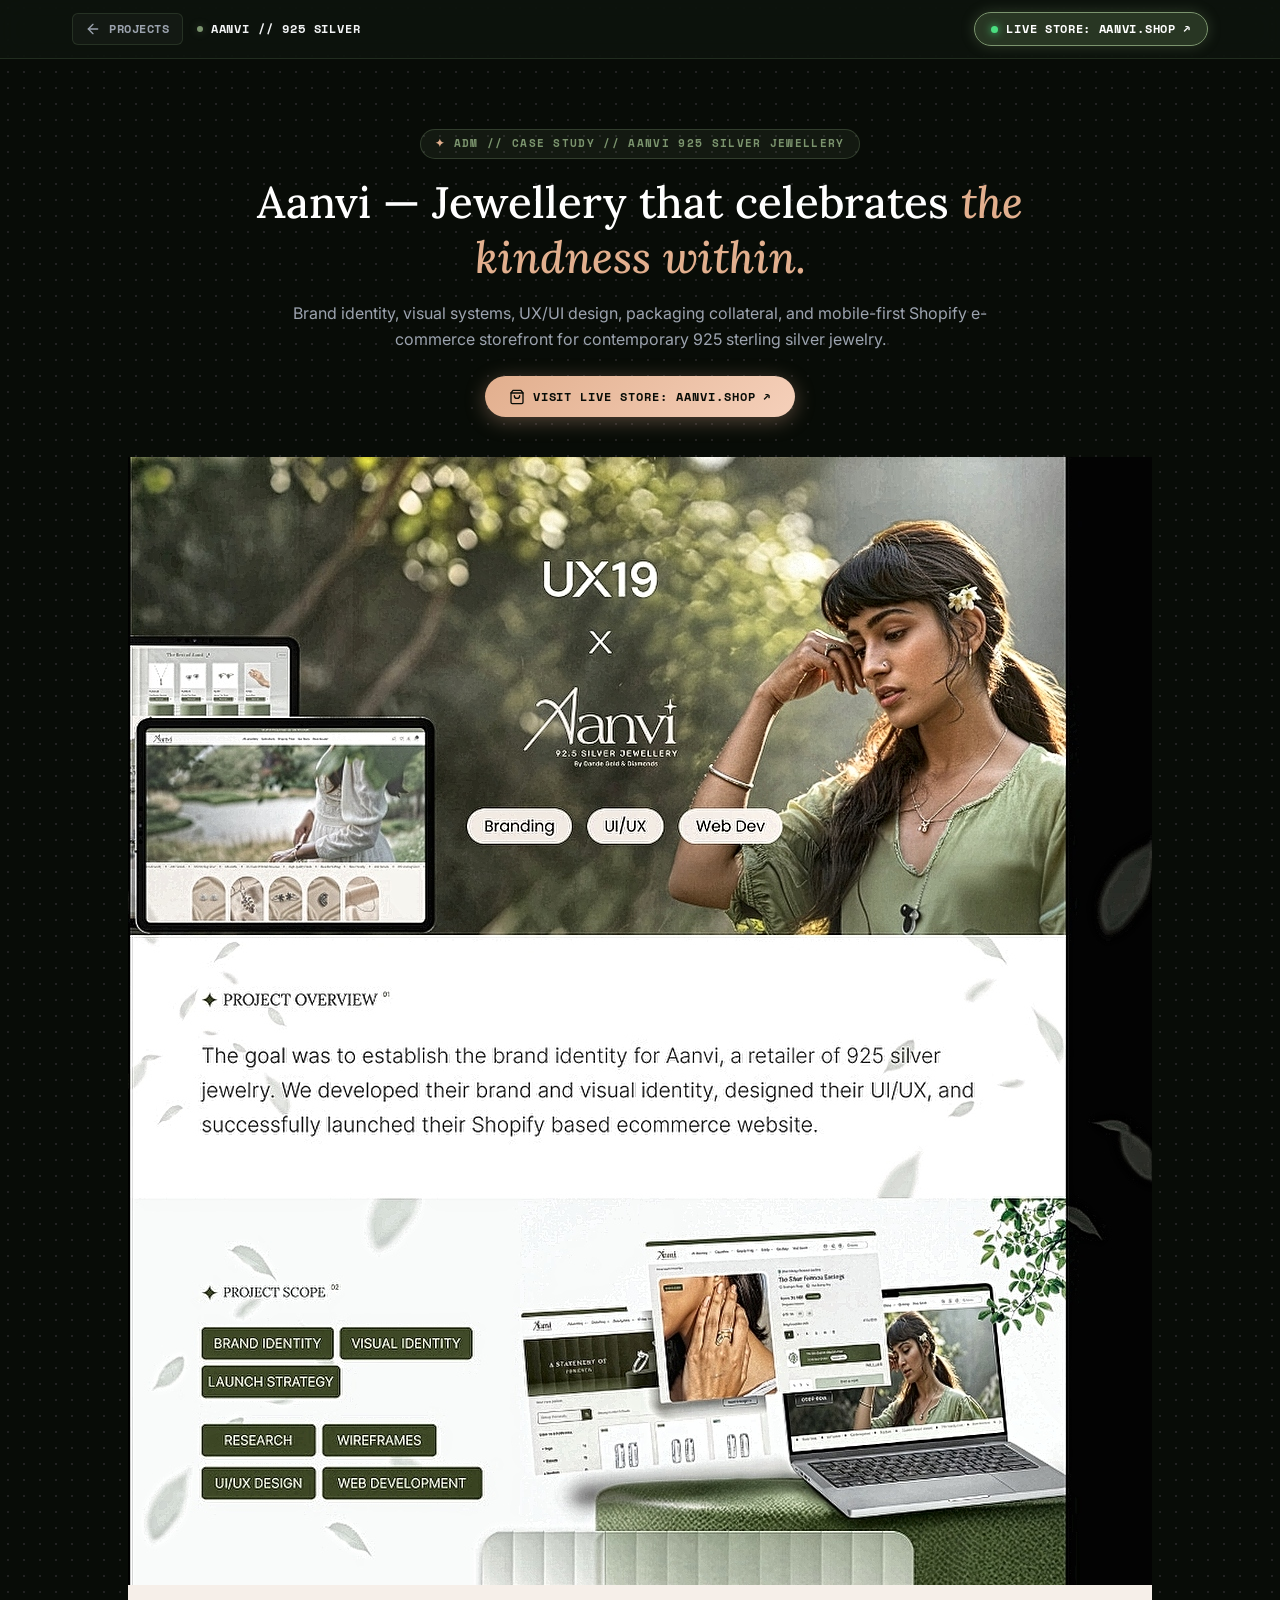
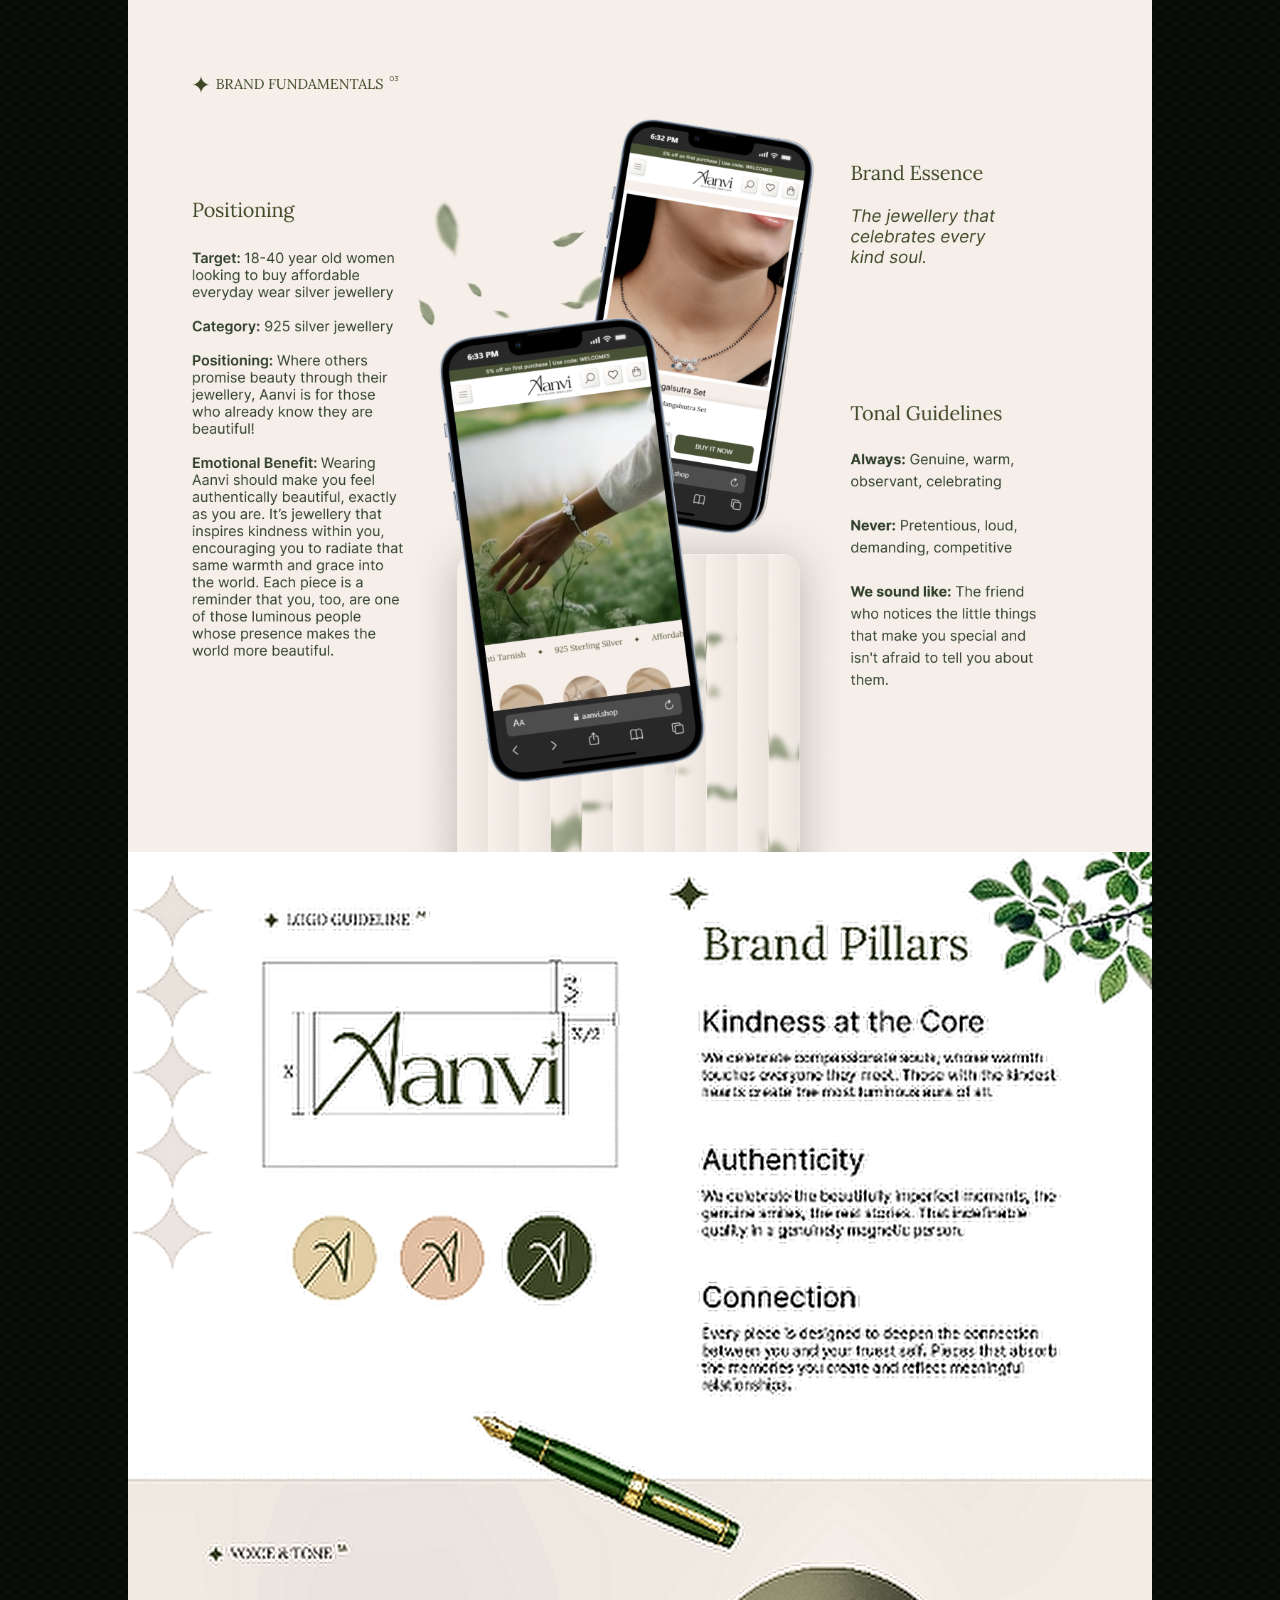
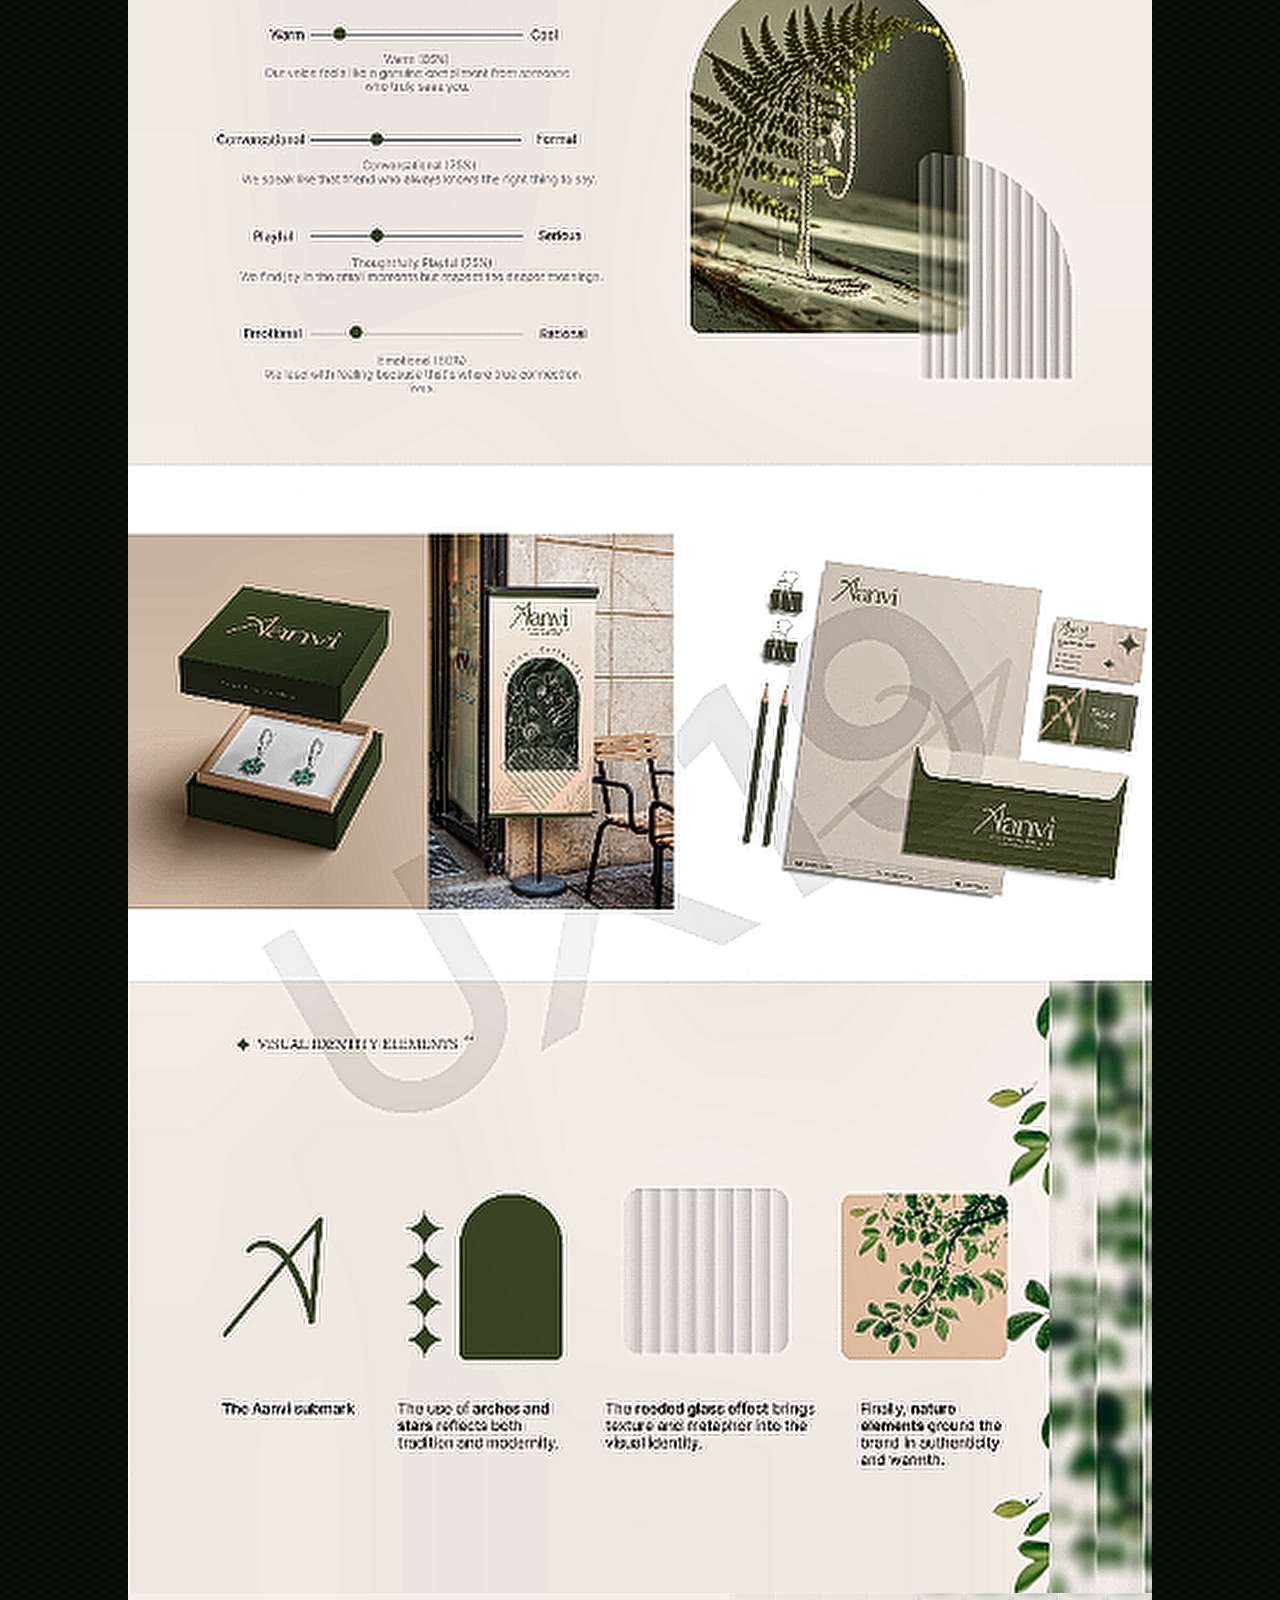
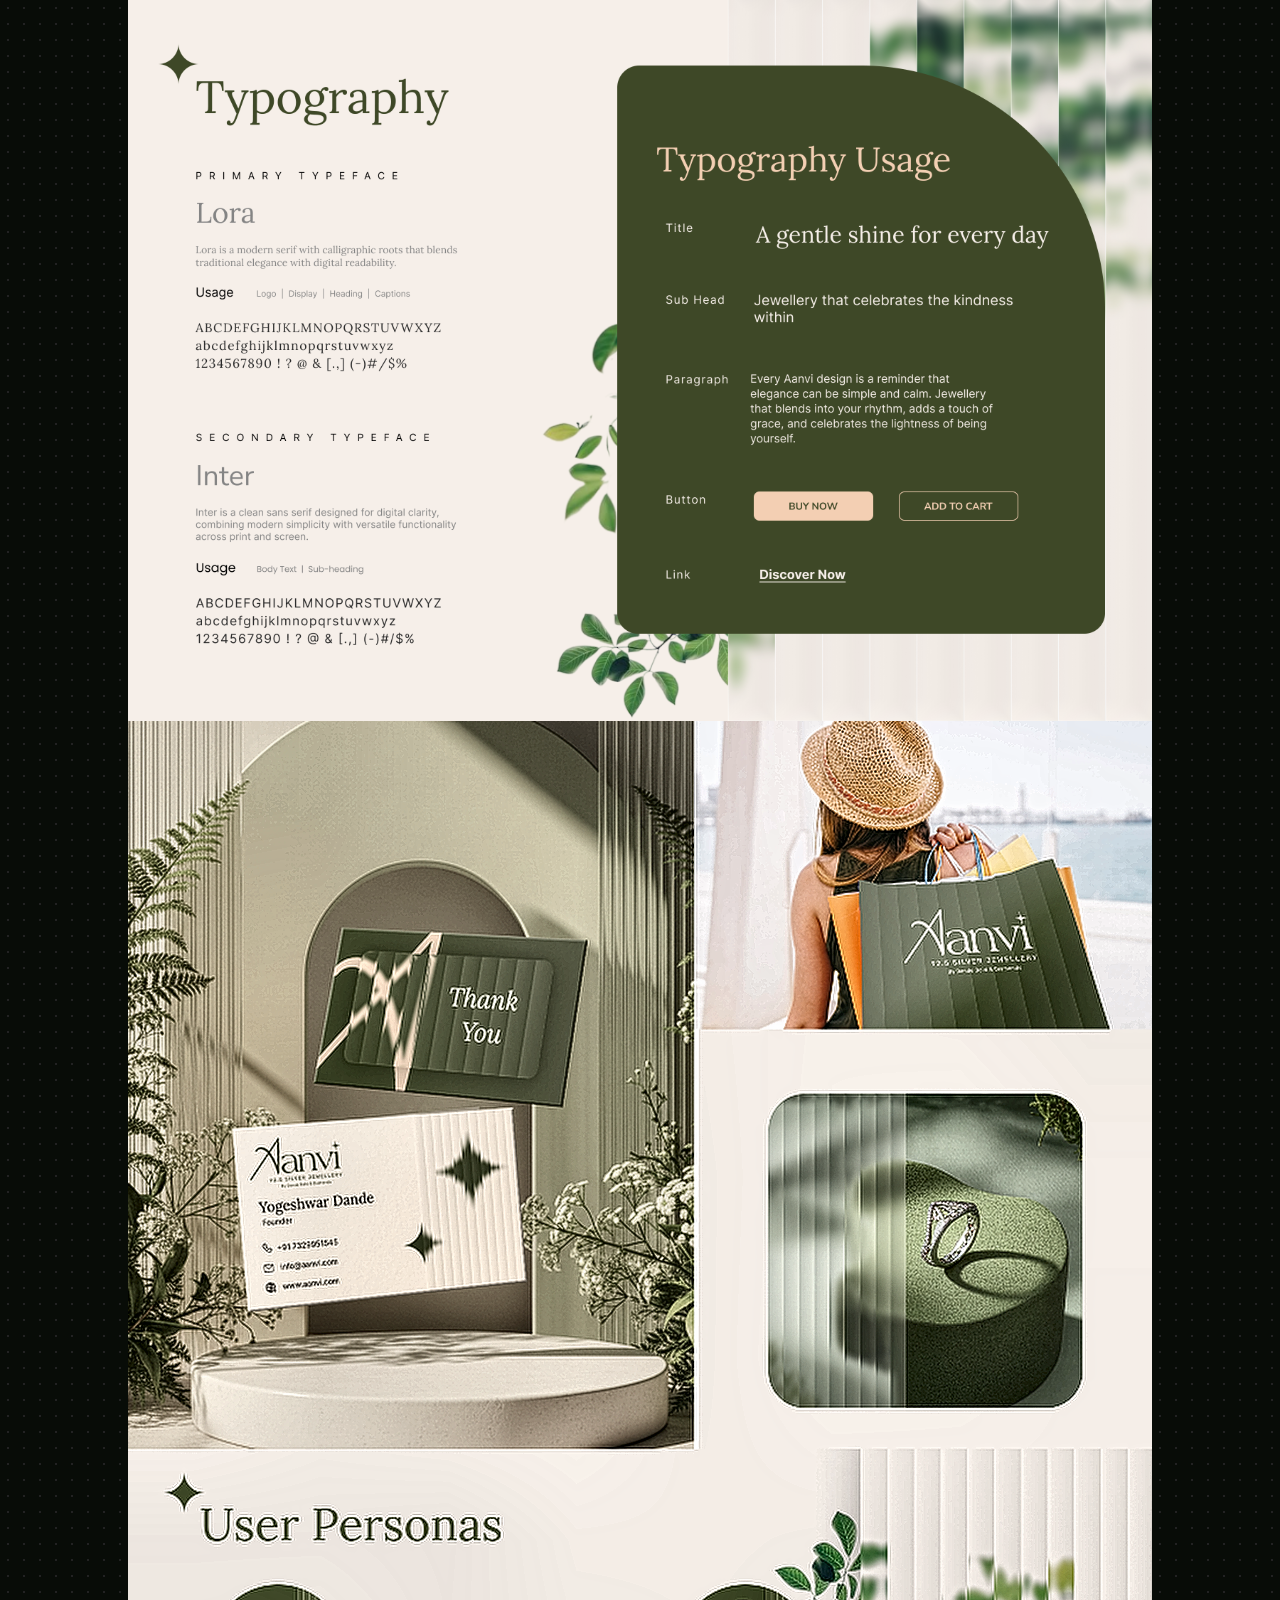
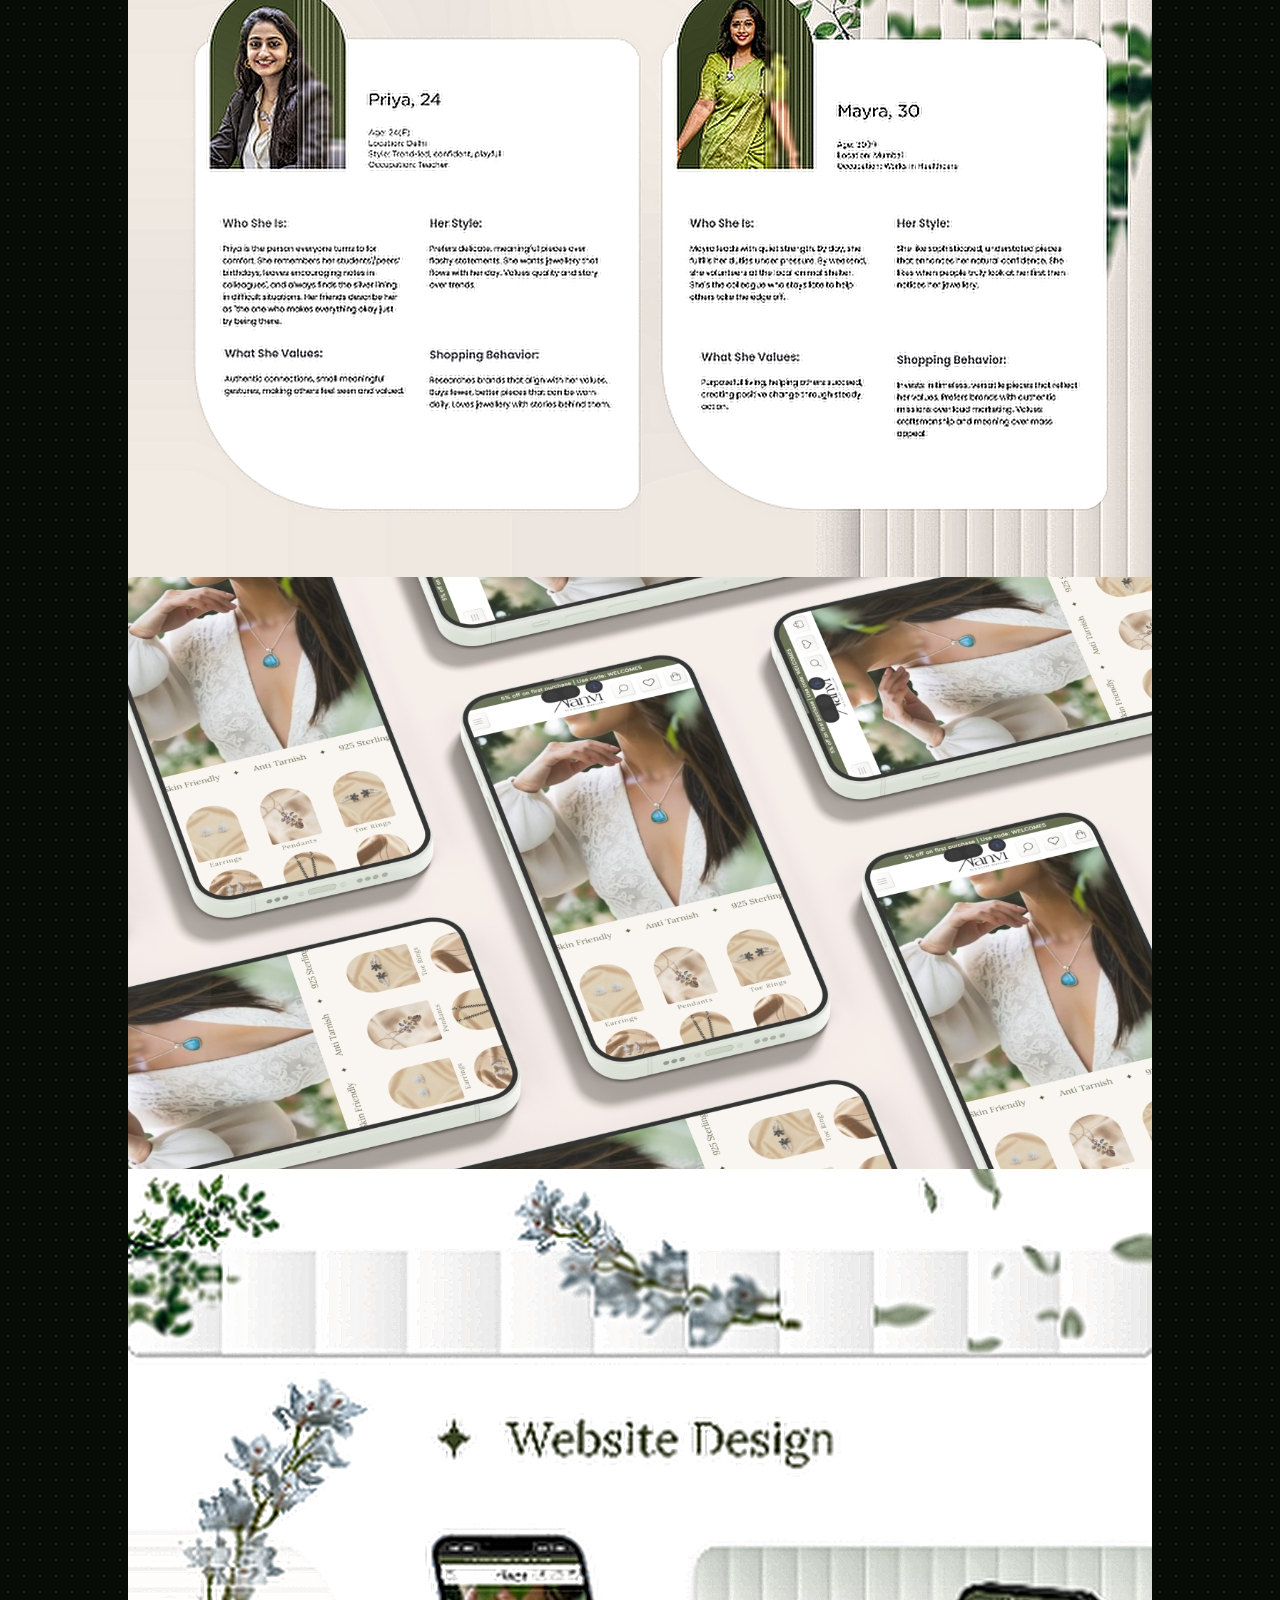
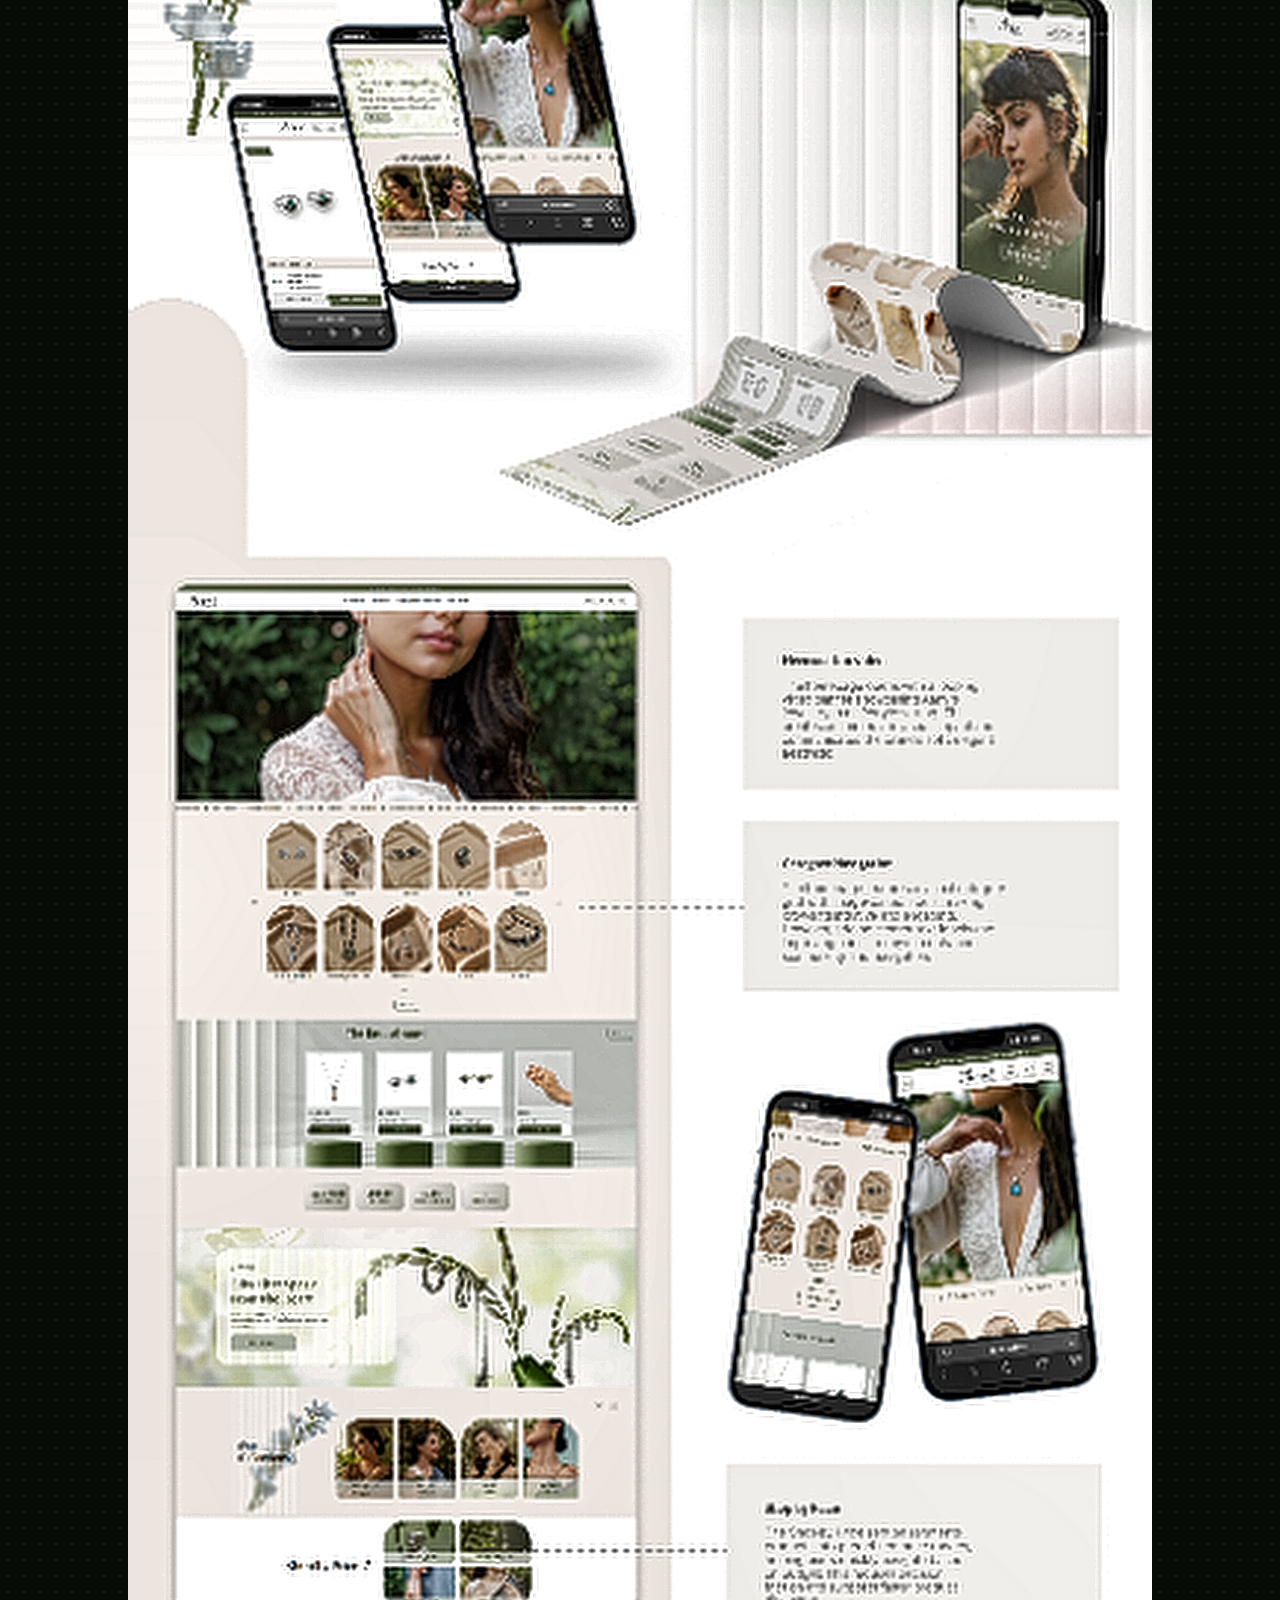
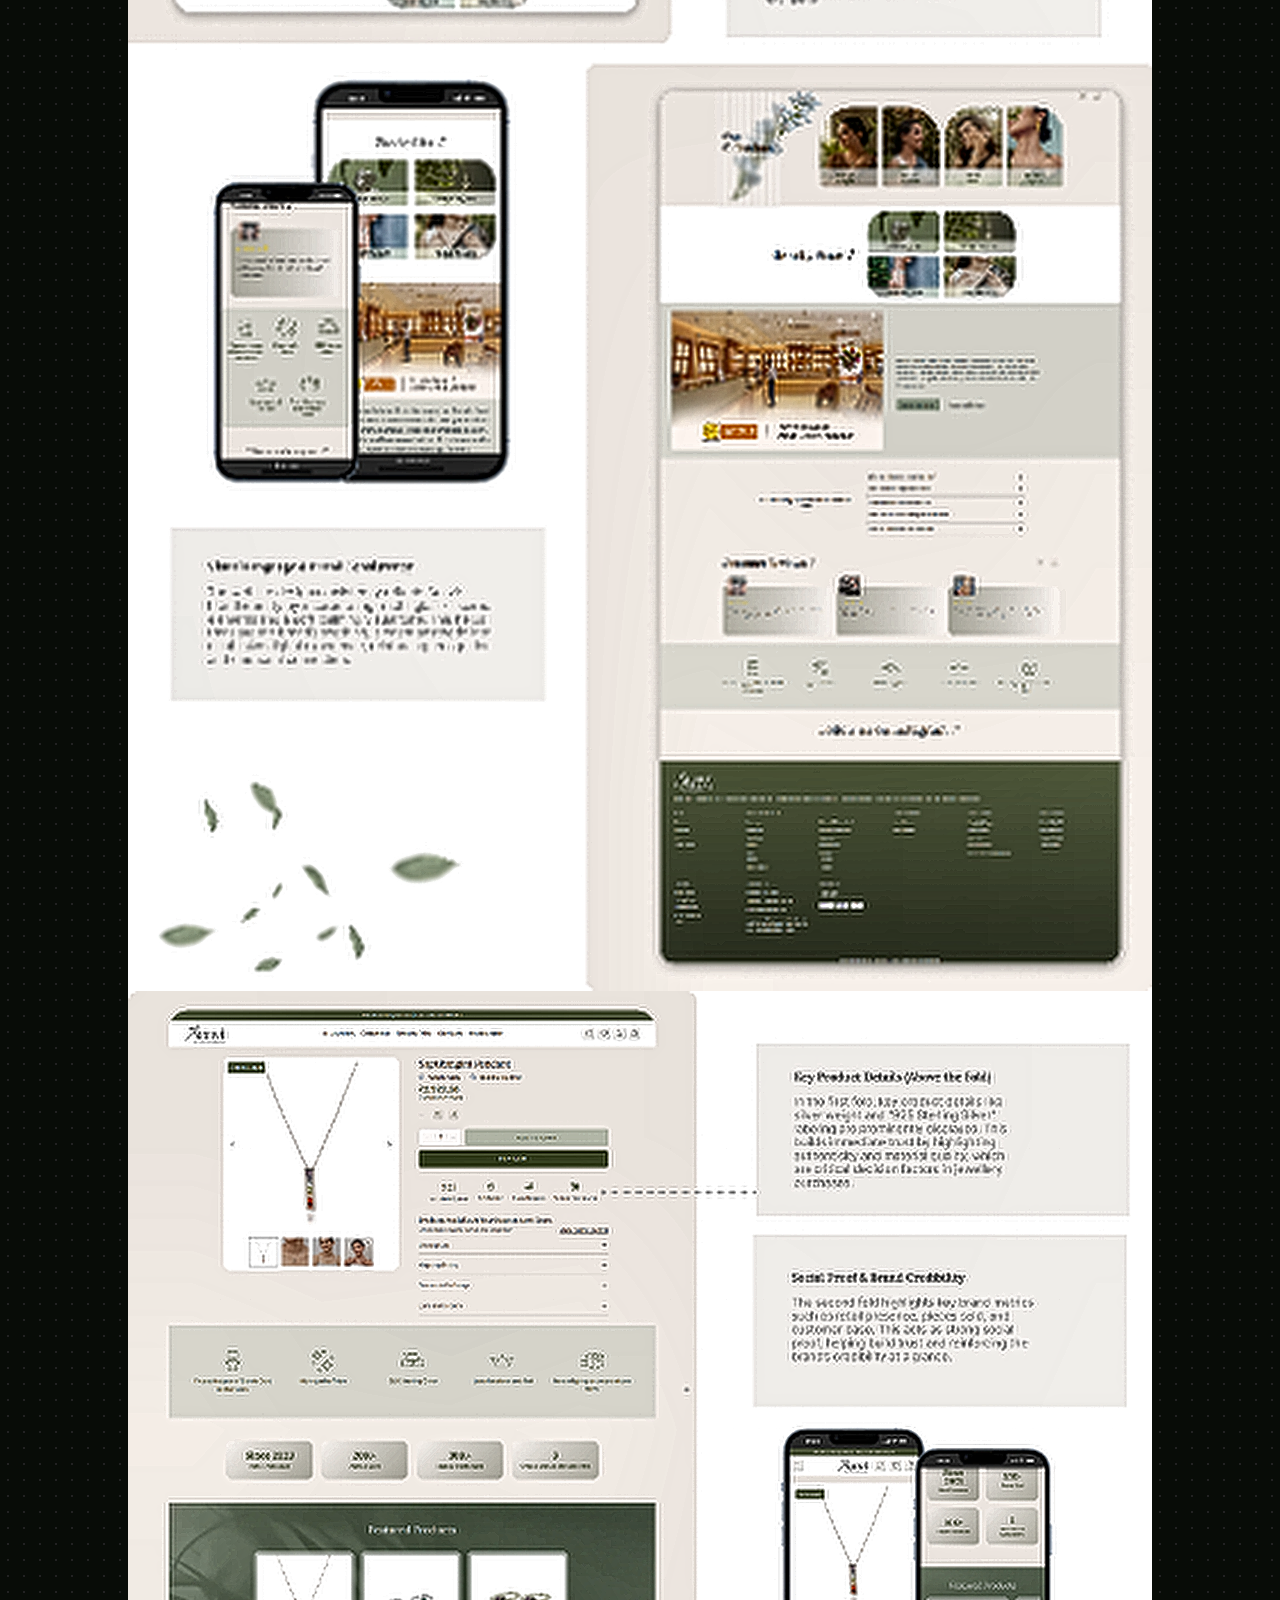
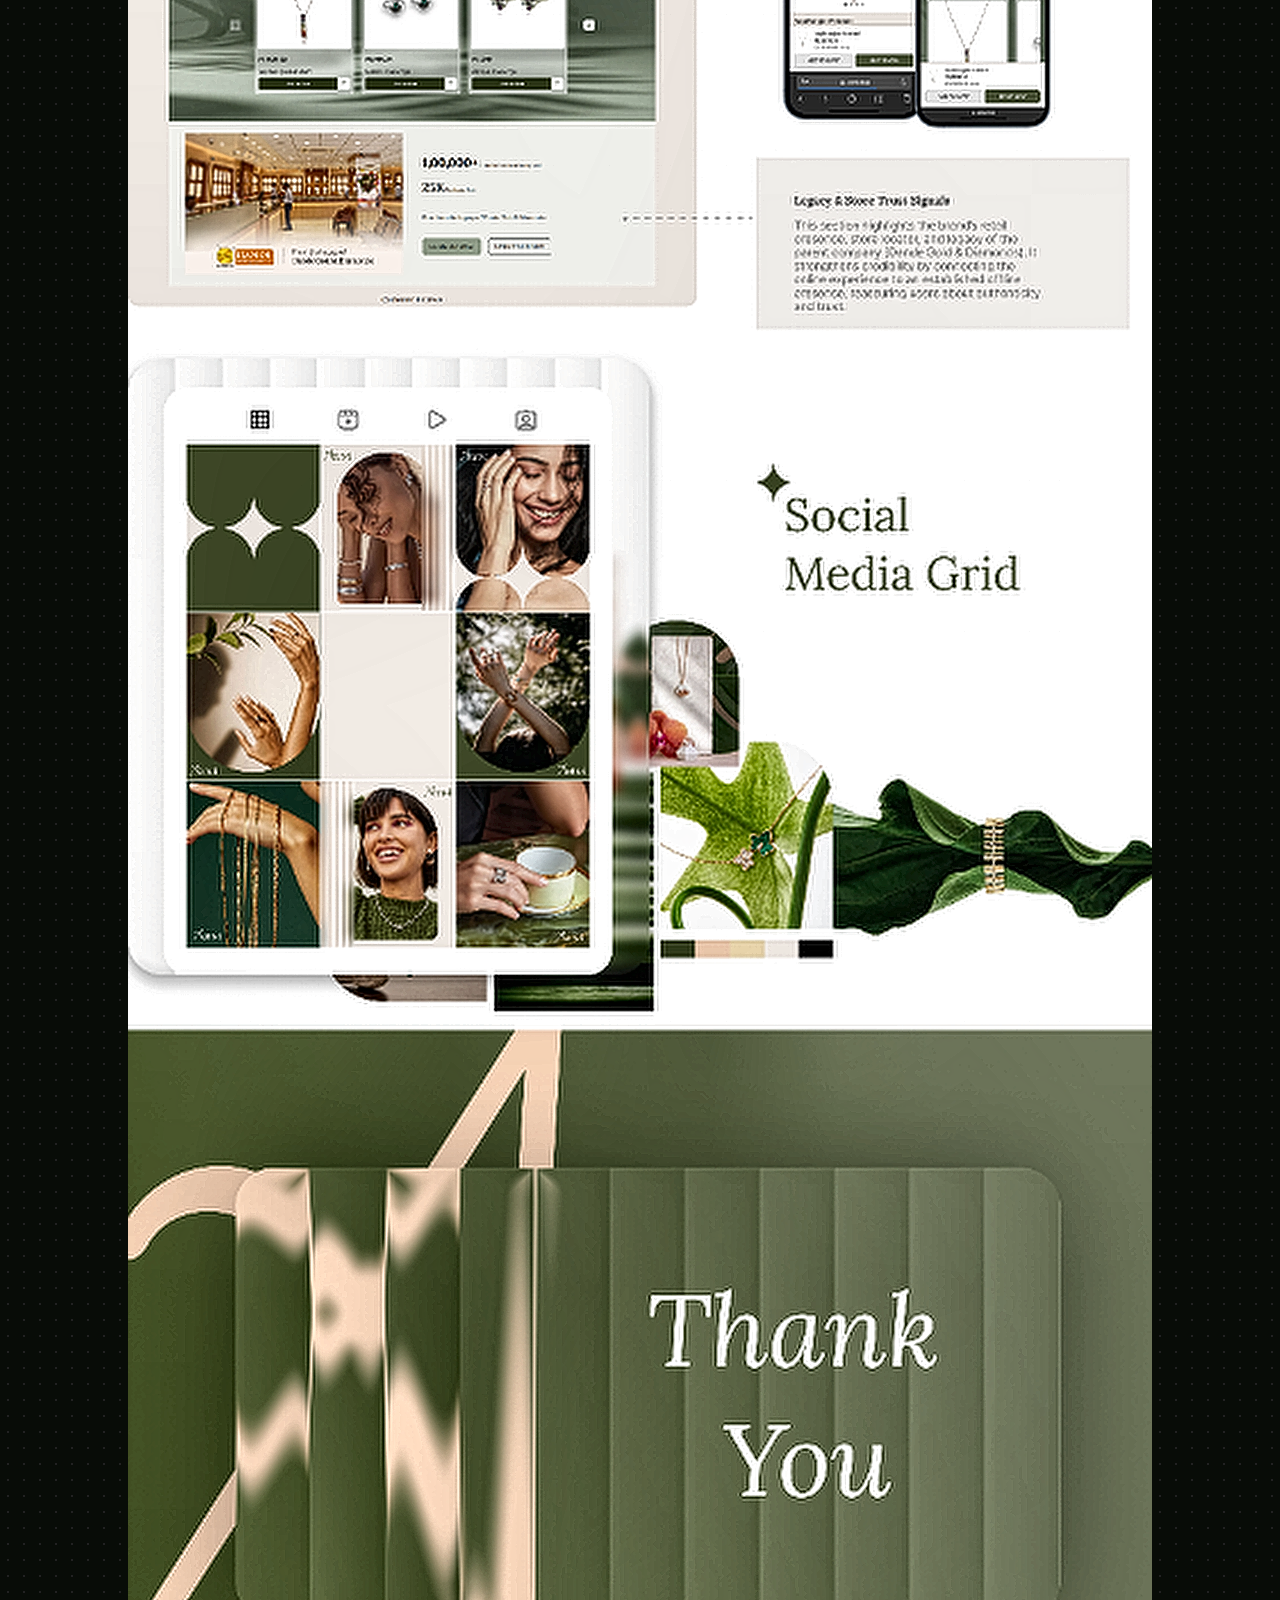
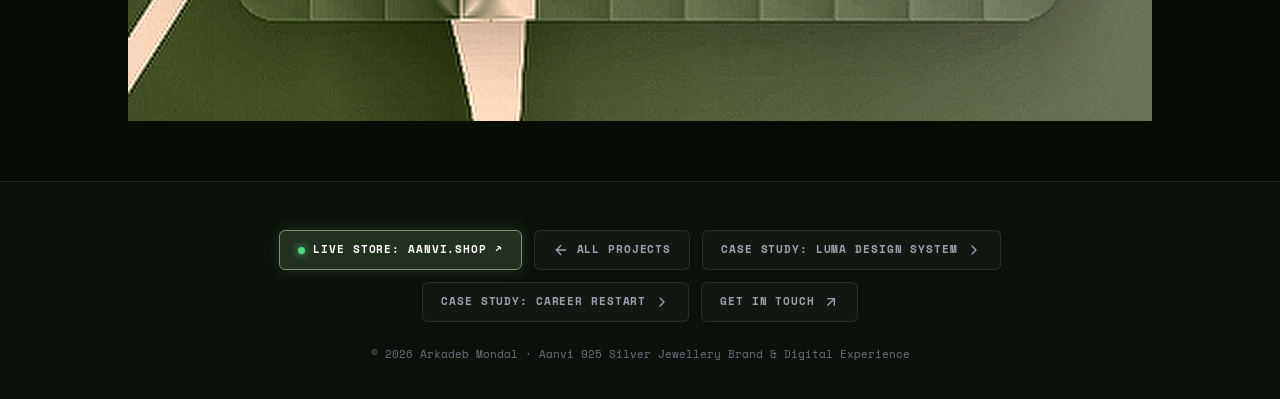
==== commit 148aafc9: "feat: standardize all 8 Aanvi boards to uniform 1024px full width with enhanced anti-blur edge clari" ====
--- a/aanvi.html
+++ b/aanvi.html
@@ -81,7 +81,7 @@
 
       <!-- Board 01 -->
       <article class="aanvi-stack-item" id="board-01">
-        <img src="assets/images/projects/aanvi/page-01-overview-and-scope.jpg" alt="Aanvi 925 Silver Jewellery — Board 01: Project Overview & Scope" width="930" height="1024" loading="eager" />
+        <img src="assets/images/projects/aanvi/page-01-overview-and-scope.jpg" alt="Aanvi 925 Silver Jewellery — Board 01: Project Overview & Scope" width="1024" height="1128" loading="eager" />
       </article>
 
       <!-- Board 02 -->
@@ -91,7 +91,7 @@
 
       <!-- Board 03 -->
       <article class="aanvi-stack-item" id="board-03">
-        <img src="assets/images/projects/aanvi/page-03-visual-identity-and-pillars.png" alt="Aanvi 925 Silver Jewellery — Board 03: Visual Identity & Pillars" width="448" height="1024" loading="lazy" />
+        <img src="assets/images/projects/aanvi/page-03-visual-identity-and-pillars.png" alt="Aanvi 925 Silver Jewellery — Board 03: Visual Identity & Pillars" width="1024" height="2341" loading="lazy" />
       </article>
 
       <!-- Board 04 -->
@@ -101,7 +101,7 @@
 
       <!-- Board 05 -->
       <article class="aanvi-stack-item" id="board-05">
-        <img src="assets/images/projects/aanvi/page-05-user-personas.png" alt="Aanvi 925 Silver Jewellery — Board 05: User Personas & Collateral" width="720" height="1024" loading="lazy" />
+        <img src="assets/images/projects/aanvi/page-05-user-personas.png" alt="Aanvi 925 Silver Jewellery — Board 05: User Personas & Collateral" width="1024" height="1456" loading="lazy" />
       </article>
 
       <!-- Board 06 -->
@@ -111,12 +111,12 @@
 
       <!-- Board 07 -->
       <article class="aanvi-stack-item" id="board-07">
-        <img src="assets/images/projects/aanvi/page-07-website-design.png" alt="Aanvi 925 Silver Jewellery — Board 07: Website Design & Storefront" width="347" height="1024" loading="lazy" />
+        <img src="assets/images/projects/aanvi/page-07-website-design.png" alt="Aanvi 925 Silver Jewellery — Board 07: Website Design & Storefront" width="1024" height="3022" loading="lazy" />
       </article>
 
       <!-- Board 08 -->
       <article class="aanvi-stack-item" id="board-08">
-        <img src="assets/images/projects/aanvi/page-08-pdp-social-brand.png" alt="Aanvi 925 Silver Jewellery — Board 08: Product Architecture & Social Grid" width="450" height="1024" loading="lazy" />
+        <img src="assets/images/projects/aanvi/page-08-pdp-social-brand.png" alt="Aanvi 925 Silver Jewellery — Board 08: Product Architecture & Social Grid" width="1024" height="2330" loading="lazy" />
       </article>
 
     </section>
--- a/assets/css/aanvi.css
+++ b/assets/css/aanvi.css
@@ -304,9 +304,7 @@
 
 .aanvi-stack-item {
   width: 100%;
-  display: flex;
-  justify-content: center;
-  align-items: center;
+  display: block;
   margin: 0;
   padding: 0;
   line-height: 0;
@@ -316,9 +314,9 @@
 
 .aanvi-stack-item img {
   display: block;
-  max-width: 100%;
+  width: 100%;
   height: auto;
-  margin: 0 auto;
+  margin: 0;
   /* Ultra-sharp anti-blur raster filtering */
   image-rendering: -webkit-optimize-contrast;
   image-rendering: high-quality;
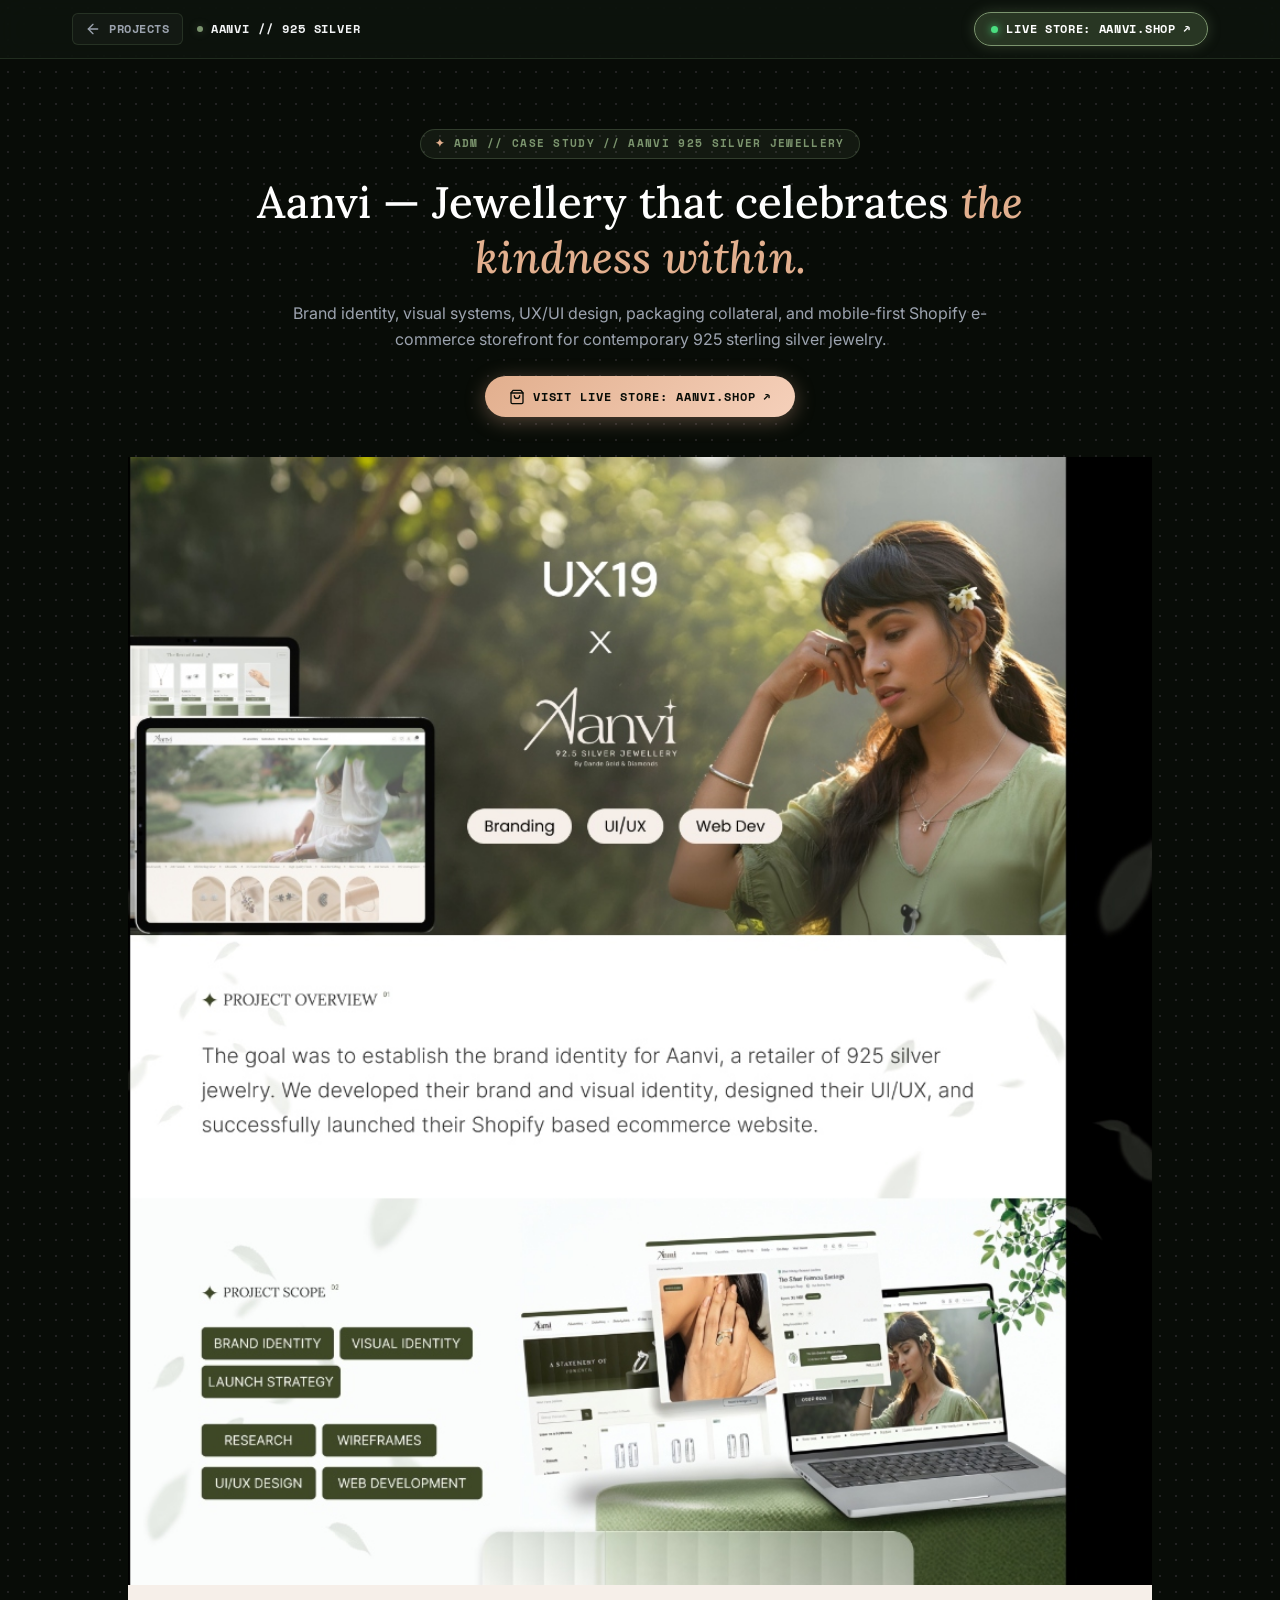
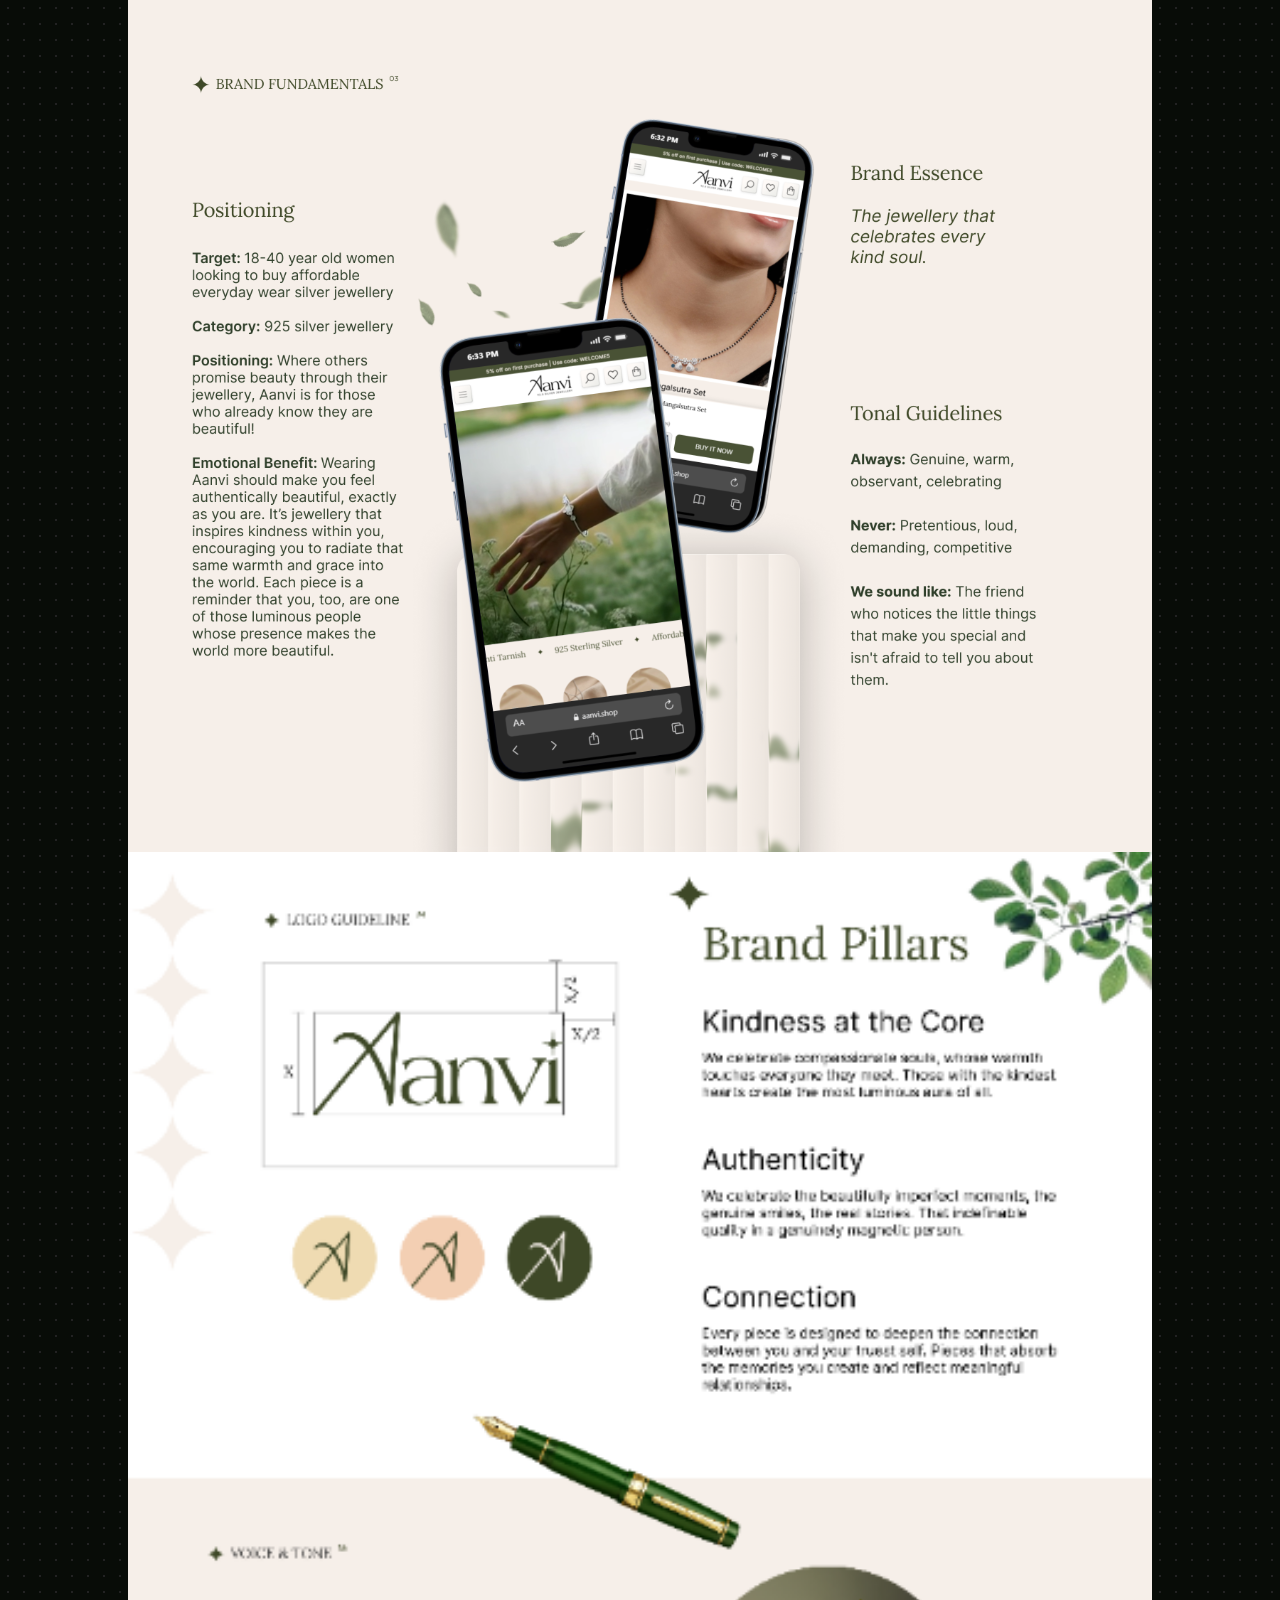
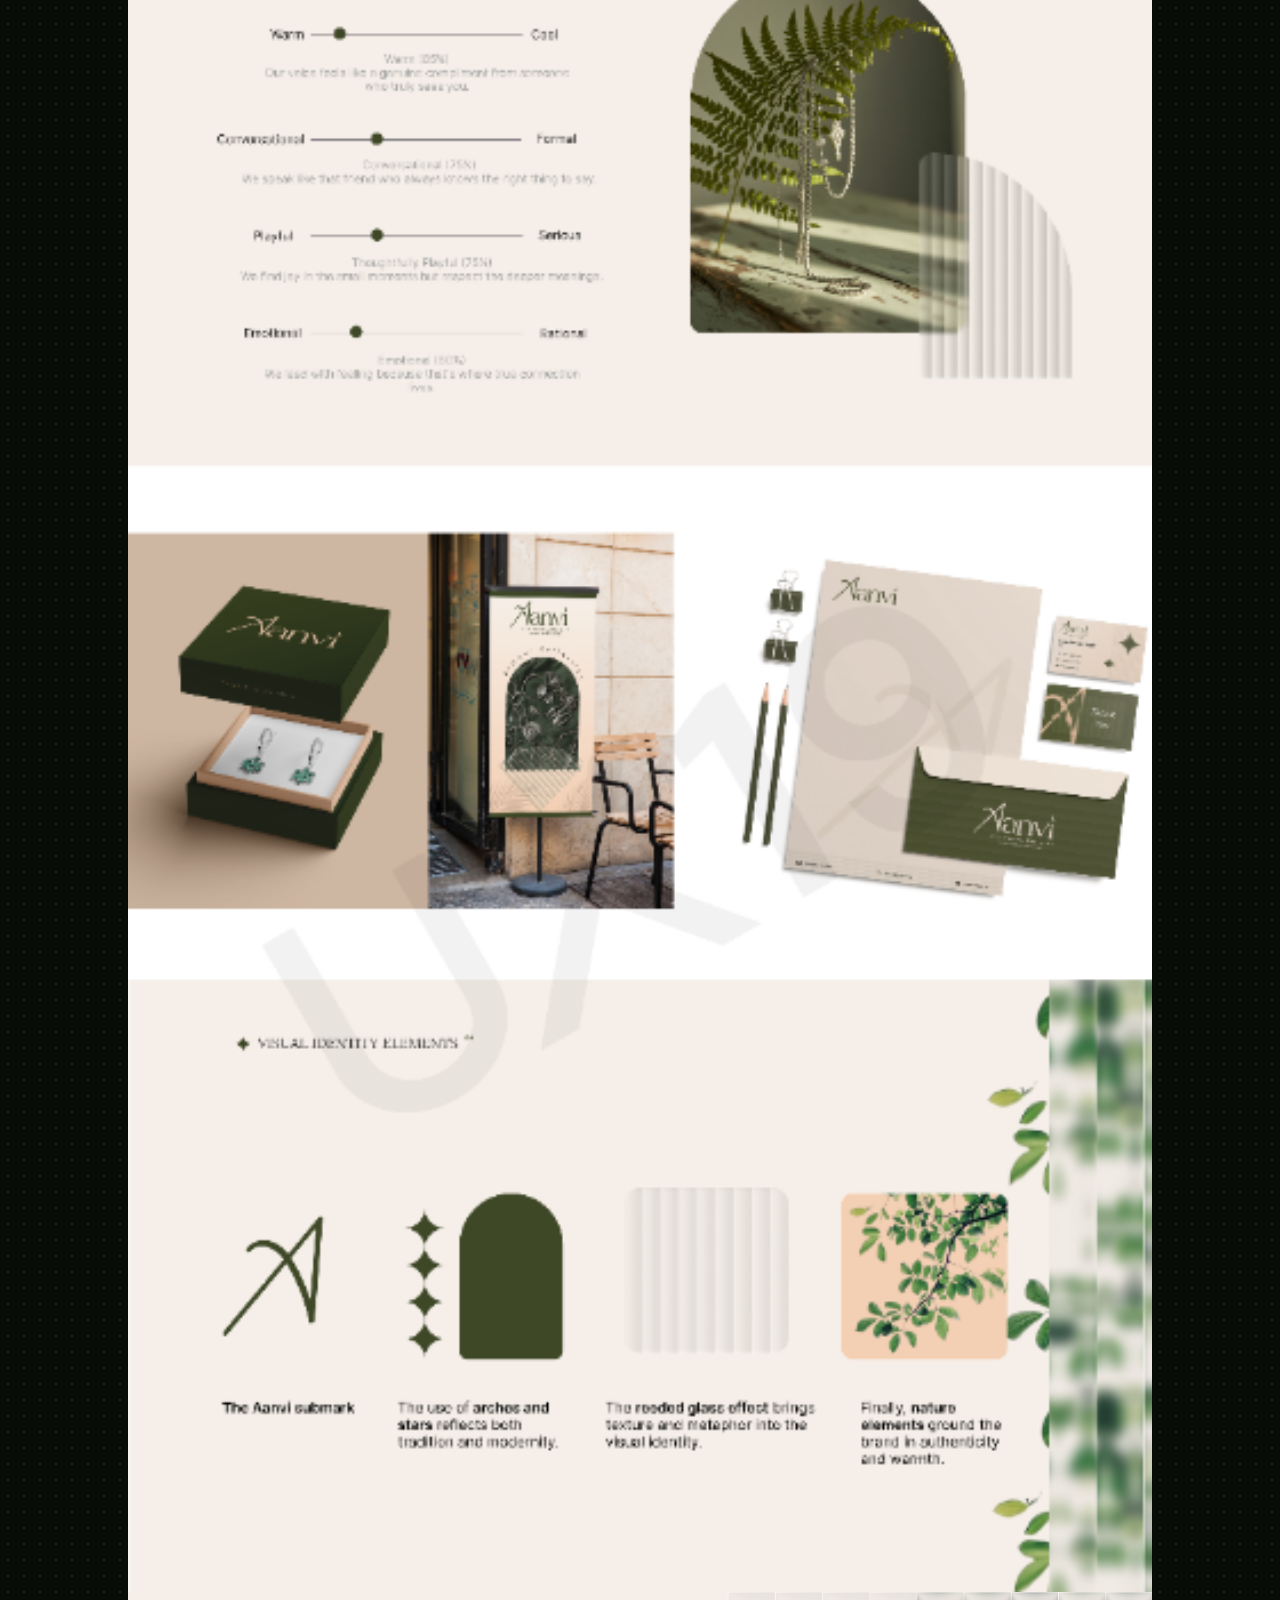
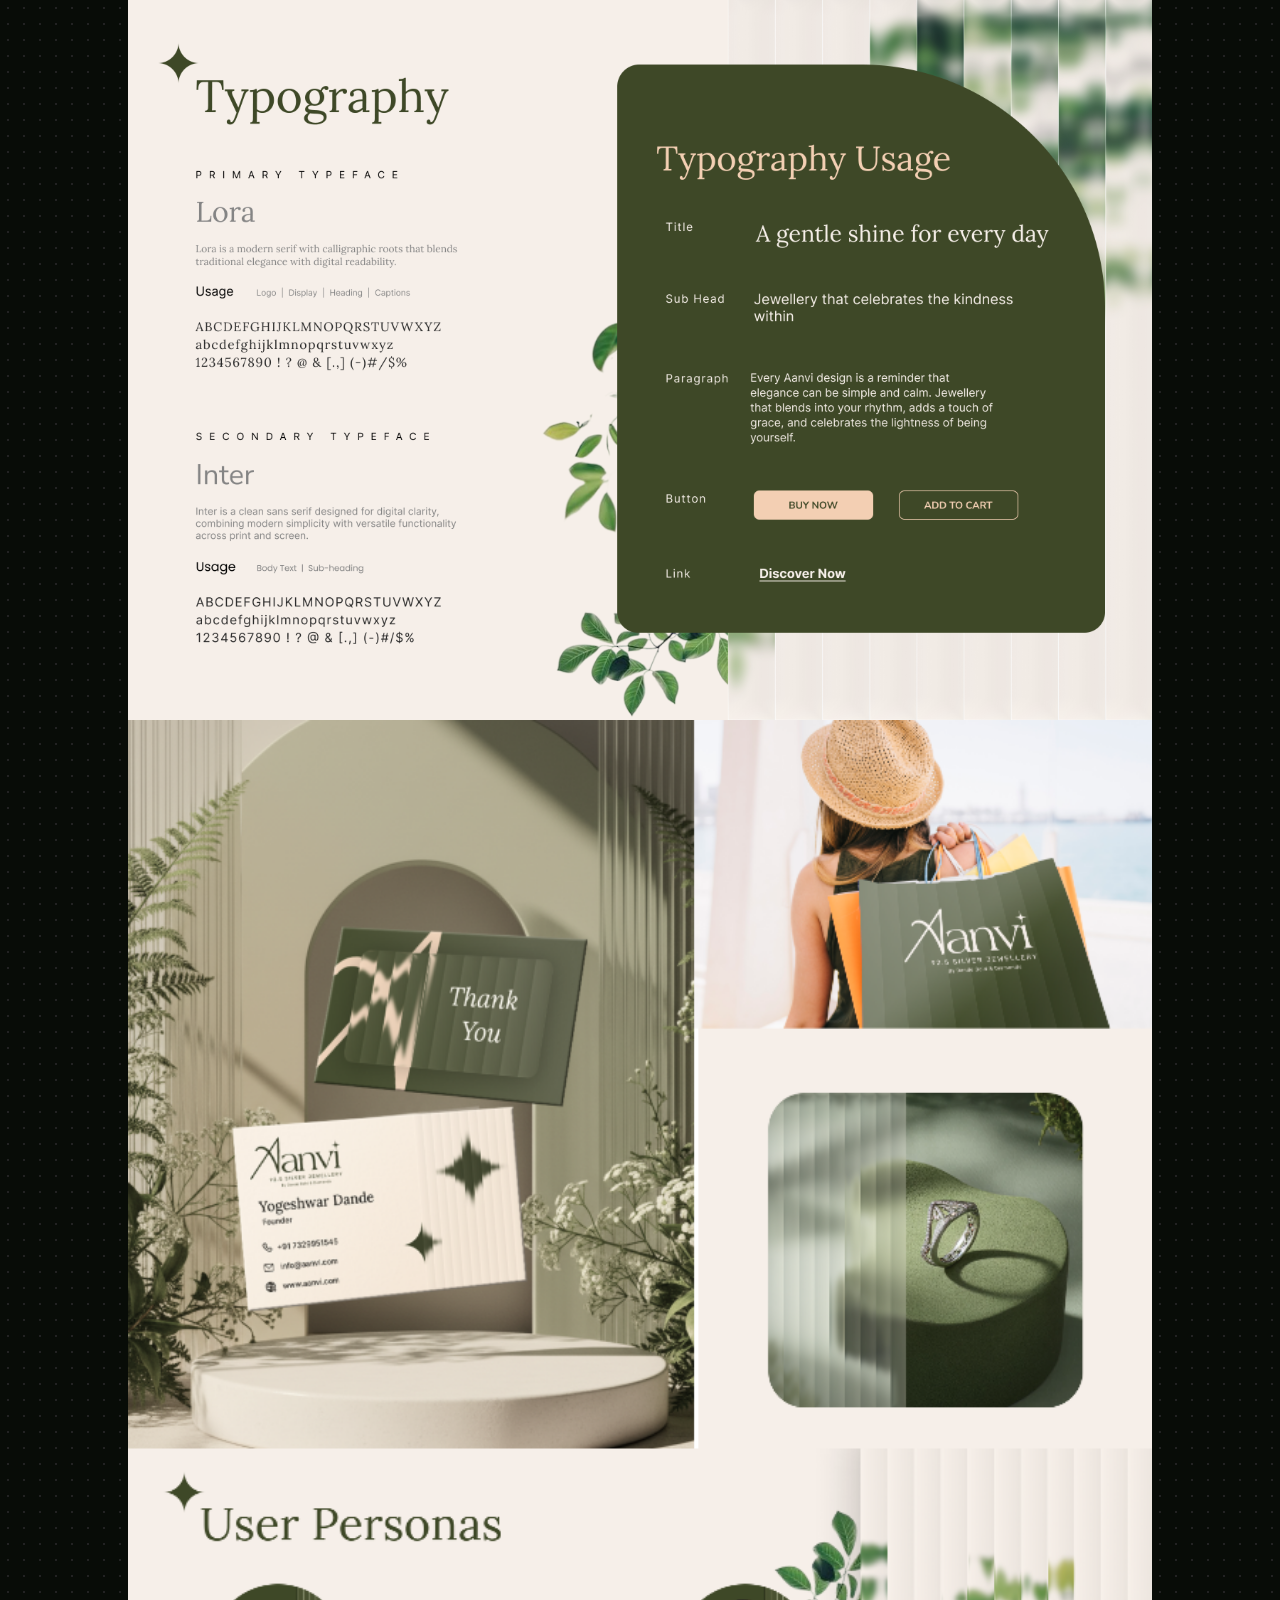
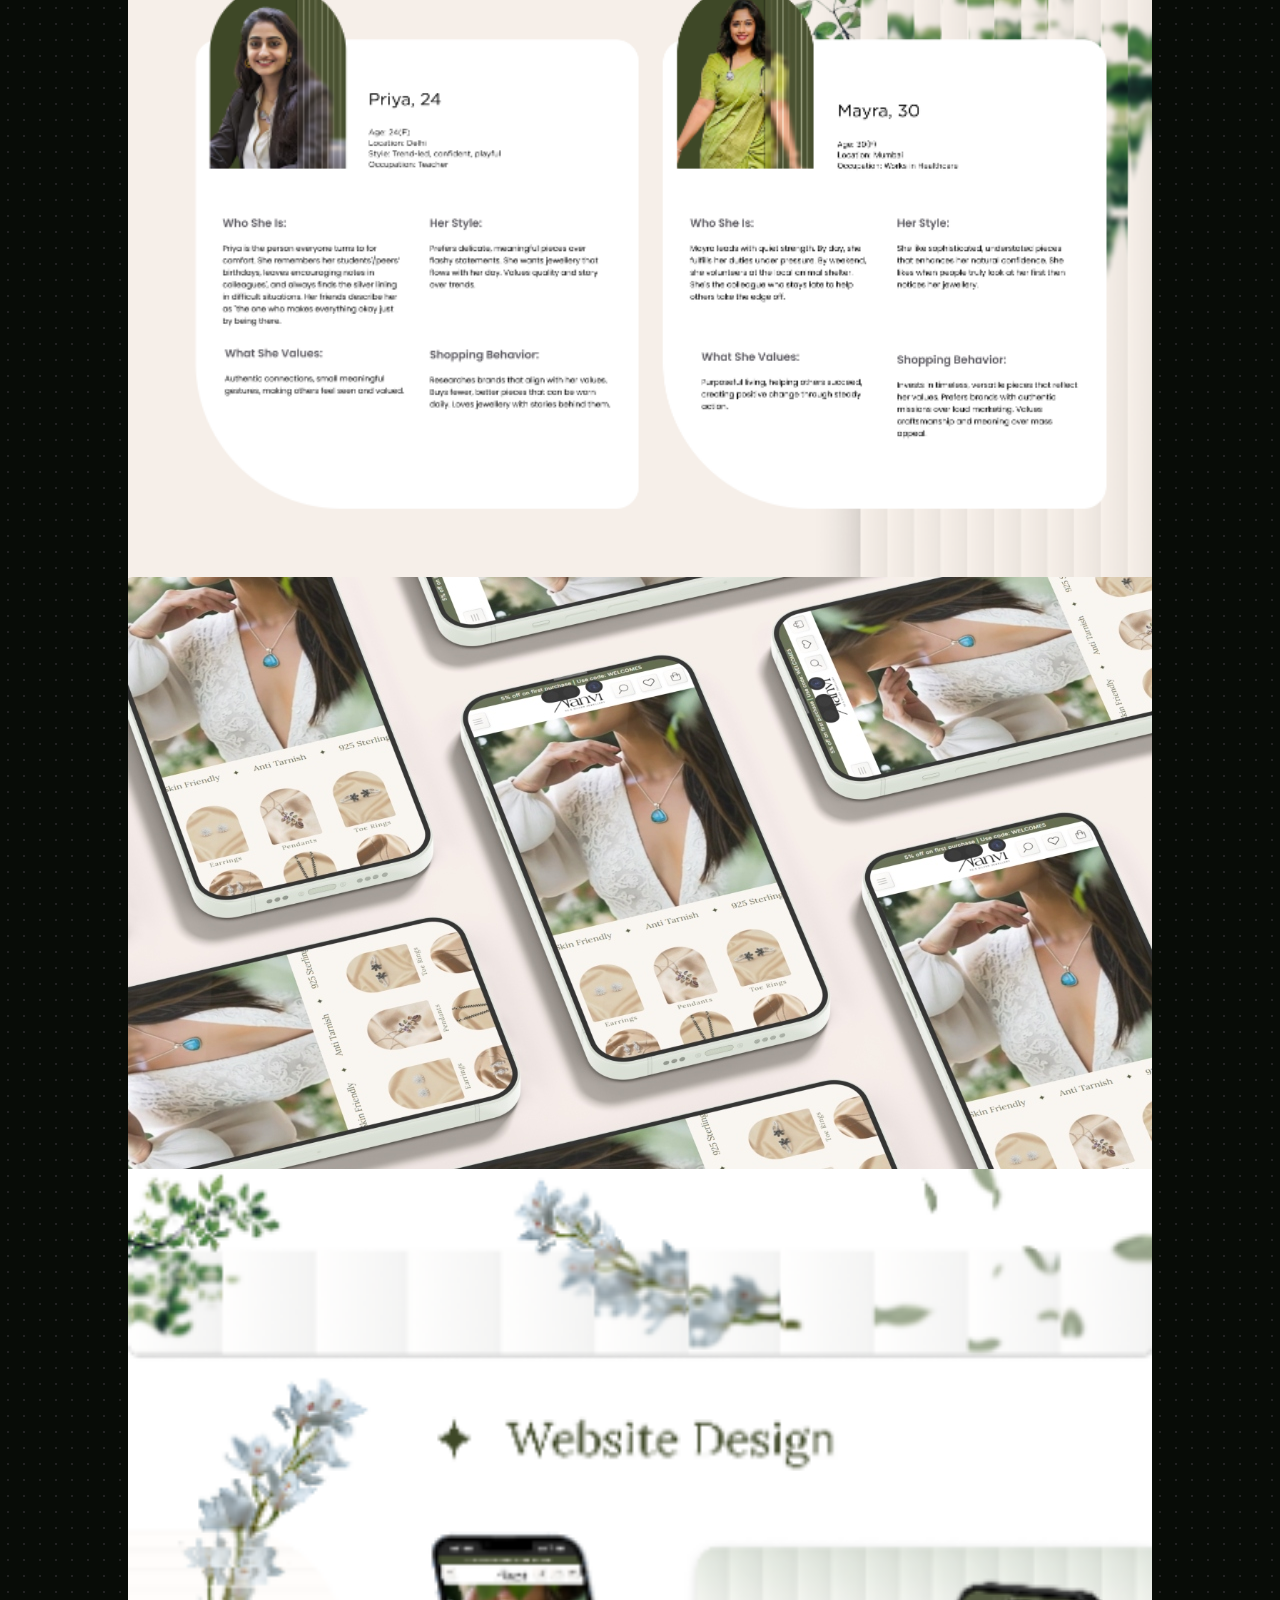
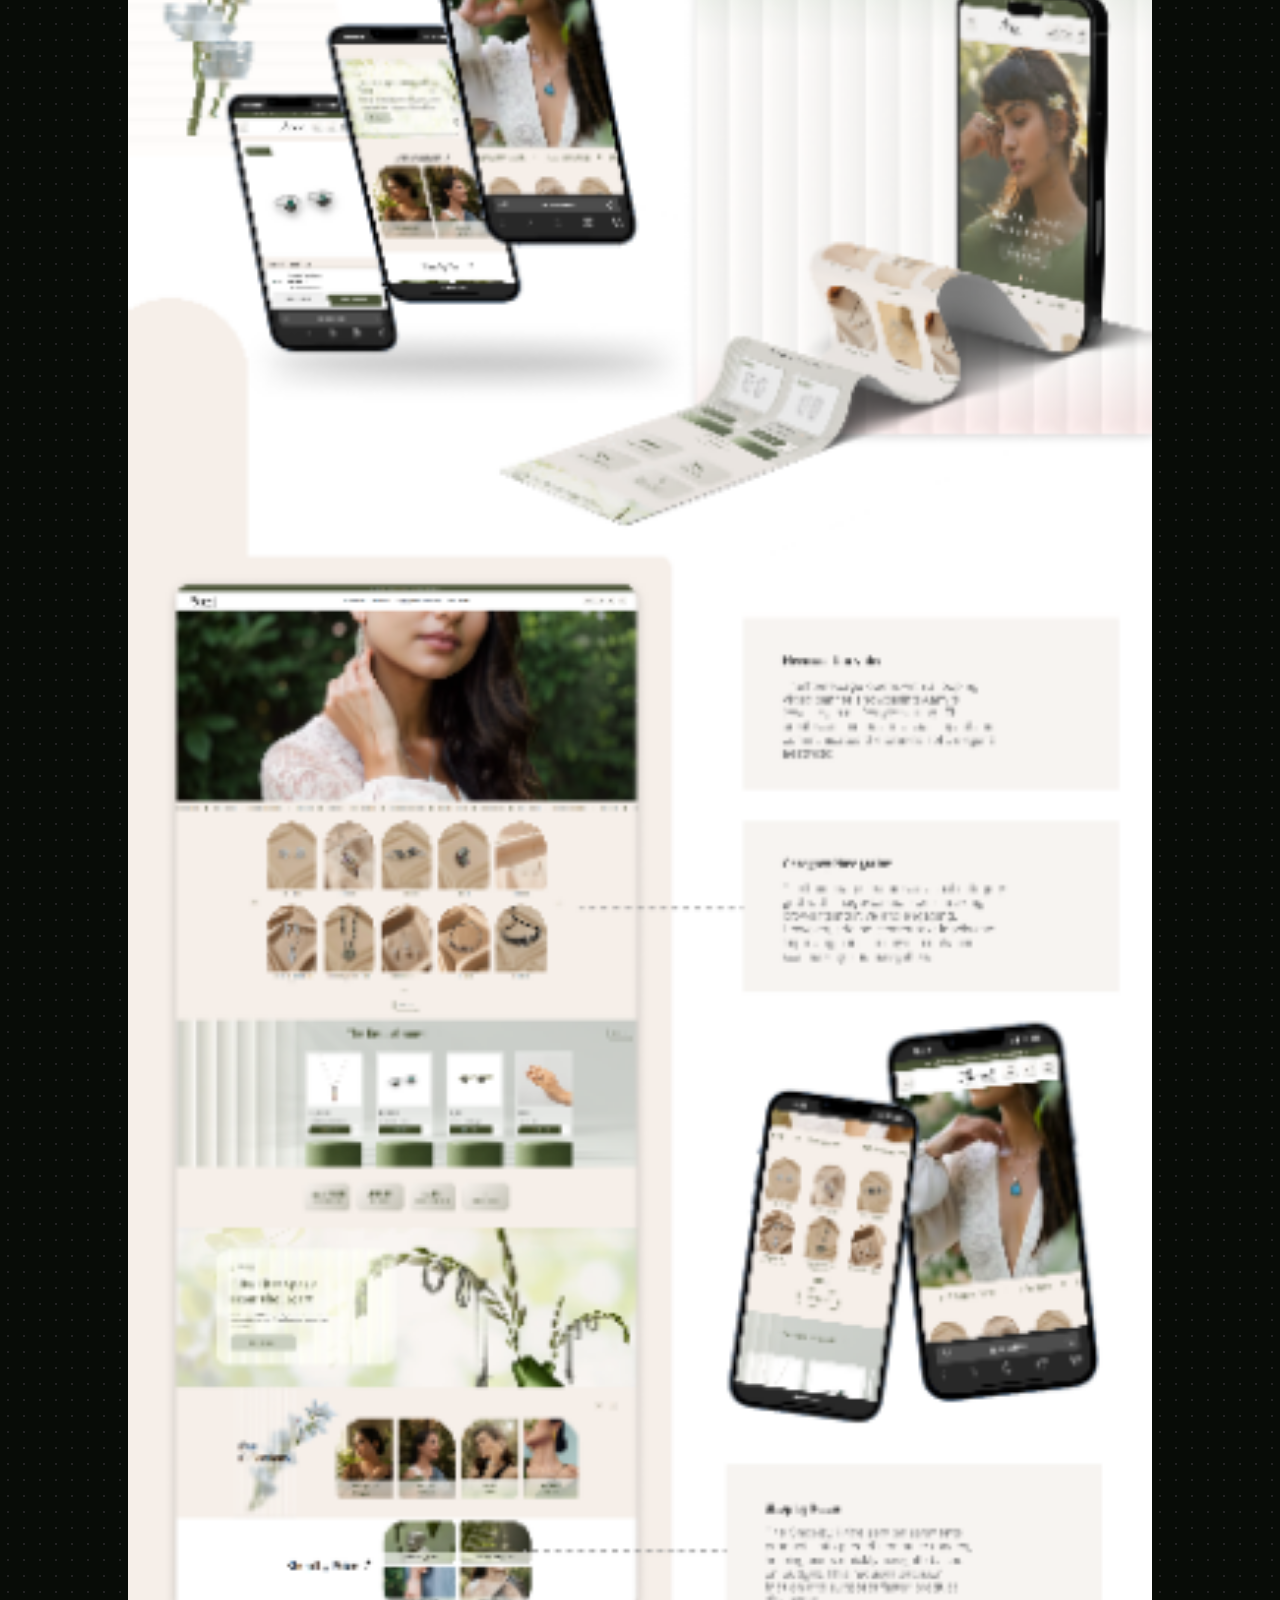
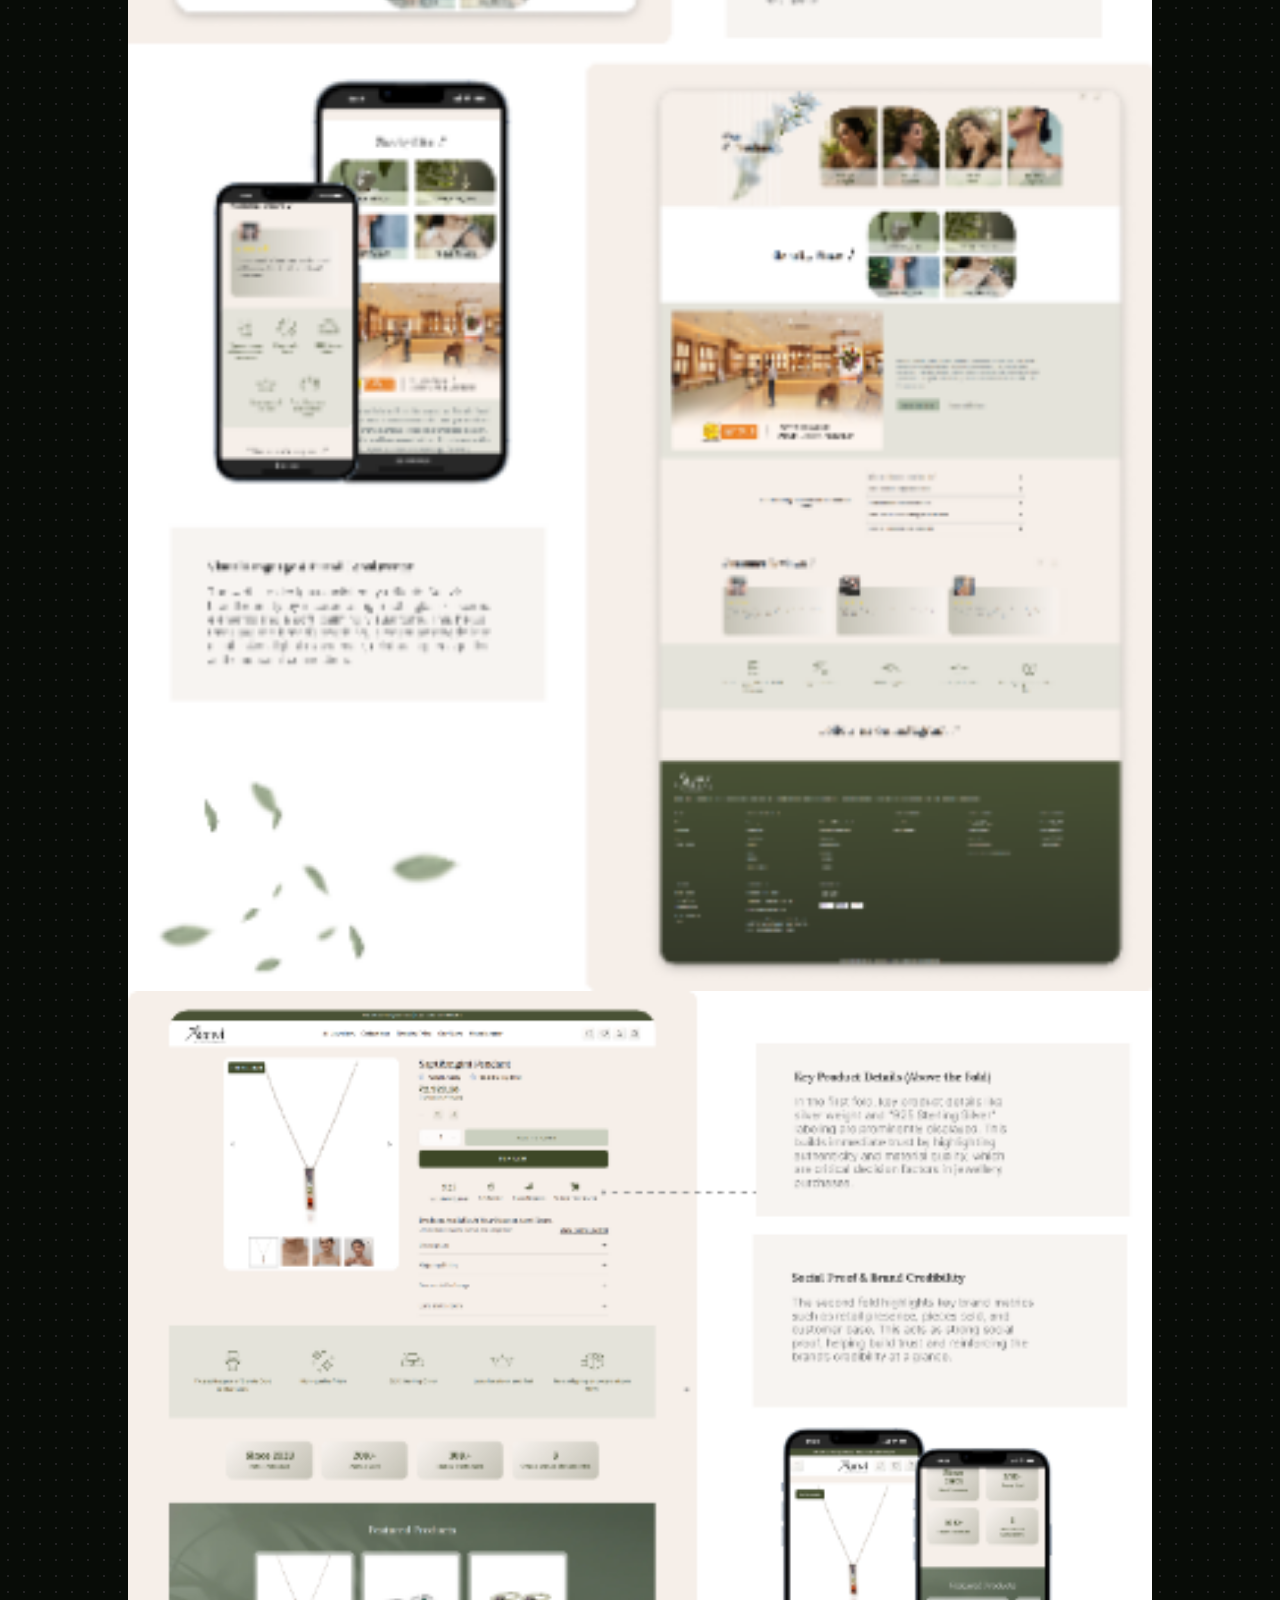
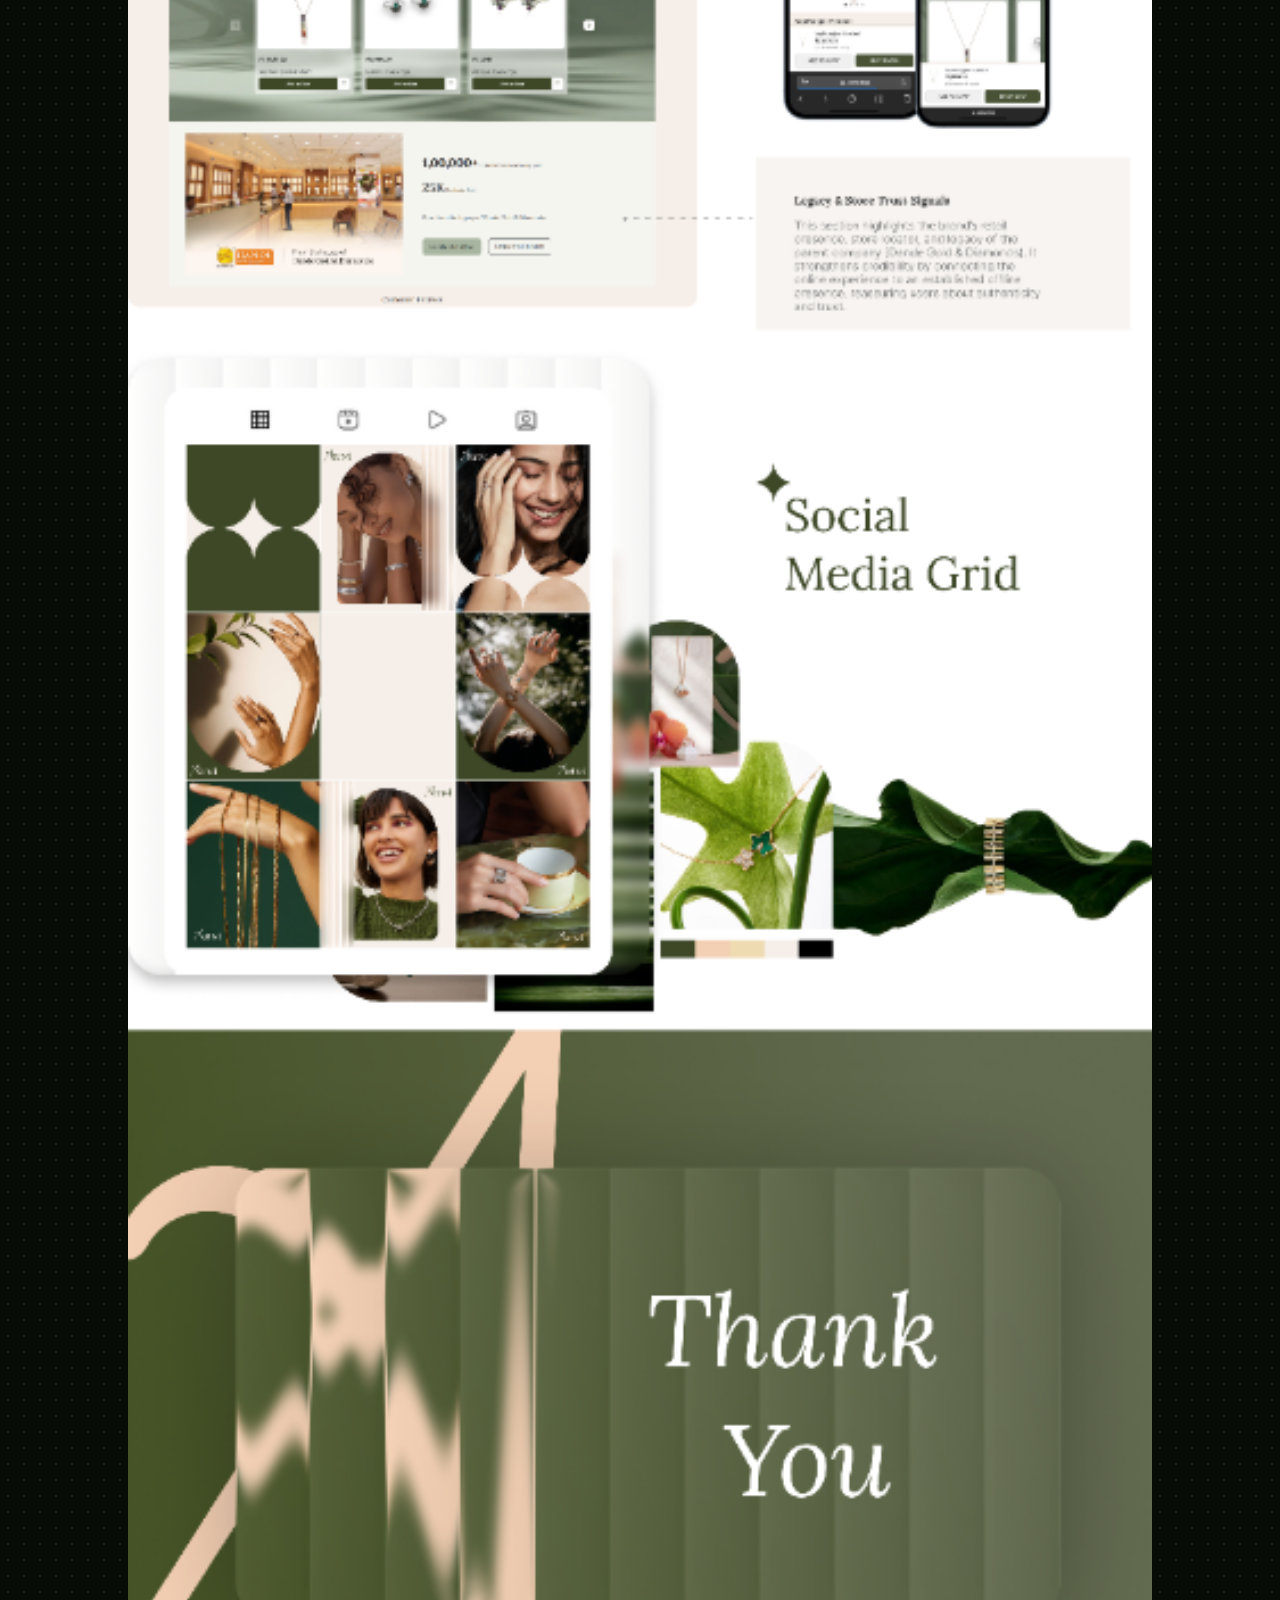
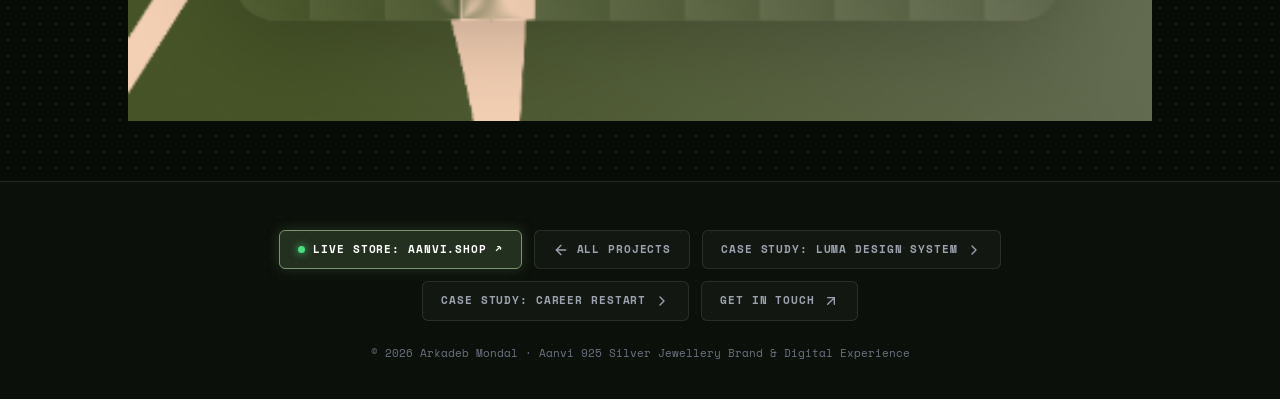
==== commit a171ccf6: "fix: use original user-uploaded images directly with uniform width and native antialiased rendering" ====
--- a/aanvi.html
+++ b/aanvi.html
@@ -81,7 +81,7 @@
 
       <!-- Board 01 -->
       <article class="aanvi-stack-item" id="board-01">
-        <img src="assets/images/projects/aanvi/page-01-overview-and-scope.jpg" alt="Aanvi 925 Silver Jewellery — Board 01: Project Overview & Scope" width="1024" height="1128" loading="eager" />
+        <img src="assets/images/projects/aanvi/page-01-overview-and-scope.jpg" alt="Aanvi 925 Silver Jewellery — Board 01: Project Overview & Scope" width="930" height="1024" loading="eager" />
       </article>
 
       <!-- Board 02 -->
@@ -91,7 +91,7 @@
 
       <!-- Board 03 -->
       <article class="aanvi-stack-item" id="board-03">
-        <img src="assets/images/projects/aanvi/page-03-visual-identity-and-pillars.png" alt="Aanvi 925 Silver Jewellery — Board 03: Visual Identity & Pillars" width="1024" height="2341" loading="lazy" />
+        <img src="assets/images/projects/aanvi/page-03-visual-identity-and-pillars.png" alt="Aanvi 925 Silver Jewellery — Board 03: Visual Identity & Pillars" width="448" height="1024" loading="lazy" />
       </article>
 
       <!-- Board 04 -->
@@ -101,7 +101,7 @@
 
       <!-- Board 05 -->
       <article class="aanvi-stack-item" id="board-05">
-        <img src="assets/images/projects/aanvi/page-05-user-personas.png" alt="Aanvi 925 Silver Jewellery — Board 05: User Personas & Collateral" width="1024" height="1456" loading="lazy" />
+        <img src="assets/images/projects/aanvi/page-05-user-personas.png" alt="Aanvi 925 Silver Jewellery — Board 05: User Personas & Collateral" width="720" height="1024" loading="lazy" />
       </article>
 
       <!-- Board 06 -->
@@ -111,12 +111,12 @@
 
       <!-- Board 07 -->
       <article class="aanvi-stack-item" id="board-07">
-        <img src="assets/images/projects/aanvi/page-07-website-design.png" alt="Aanvi 925 Silver Jewellery — Board 07: Website Design & Storefront" width="1024" height="3022" loading="lazy" />
+        <img src="assets/images/projects/aanvi/page-07-website-design.png" alt="Aanvi 925 Silver Jewellery — Board 07: Website Design & Storefront" width="347" height="1024" loading="lazy" />
       </article>
 
       <!-- Board 08 -->
       <article class="aanvi-stack-item" id="board-08">
-        <img src="assets/images/projects/aanvi/page-08-pdp-social-brand.png" alt="Aanvi 925 Silver Jewellery — Board 08: Product Architecture & Social Grid" width="1024" height="2330" loading="lazy" />
+        <img src="assets/images/projects/aanvi/page-08-pdp-social-brand.png" alt="Aanvi 925 Silver Jewellery — Board 08: Product Architecture & Social Grid" width="450" height="1024" loading="lazy" />
       </article>
 
     </section>
--- a/assets/css/aanvi.css
+++ b/assets/css/aanvi.css
@@ -317,12 +317,7 @@
   width: 100%;
   height: auto;
   margin: 0;
-  /* Ultra-sharp anti-blur raster filtering */
-  image-rendering: -webkit-optimize-contrast;
-  image-rendering: high-quality;
-  -webkit-backface-visibility: hidden;
-  backface-visibility: hidden;
-  transform: translateZ(0);
+  image-rendering: auto;
 }
 
 /* ═══════════════════════ CLEAN FOOTER ═══════════════════════ */
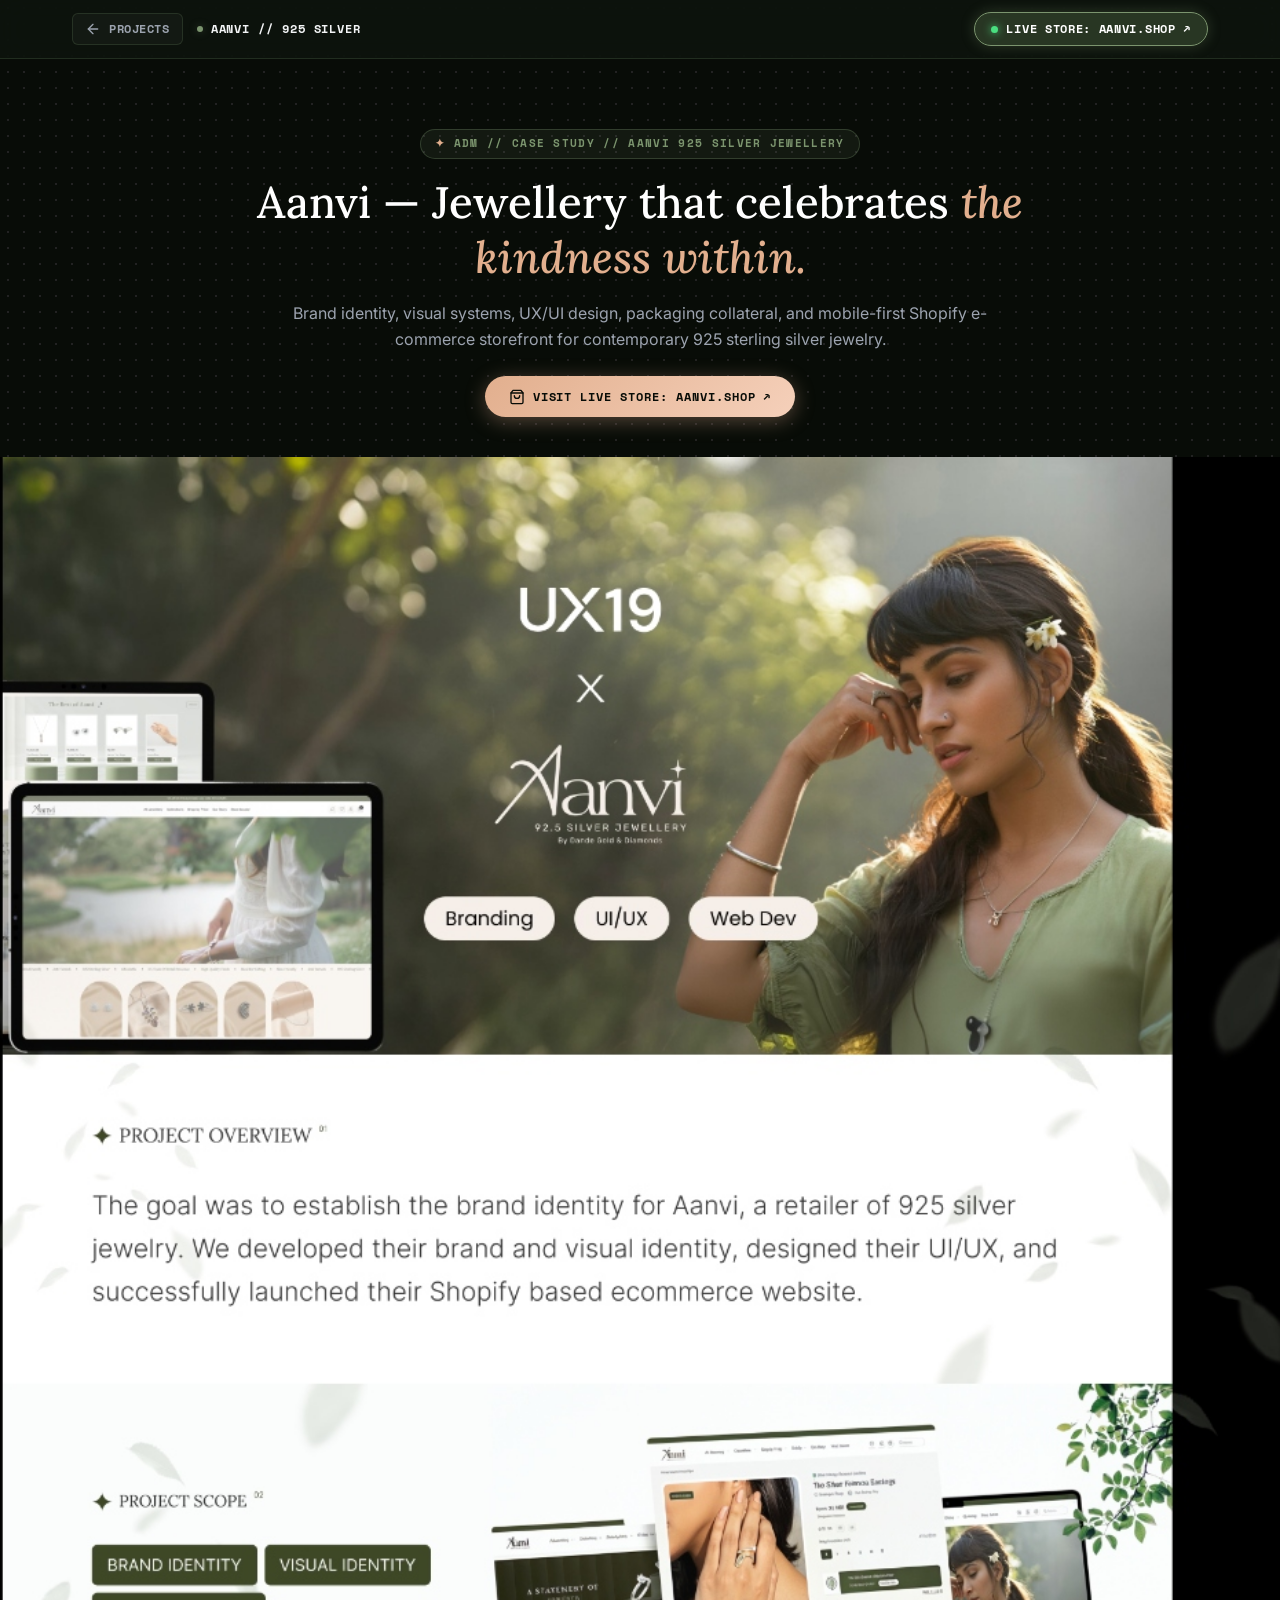
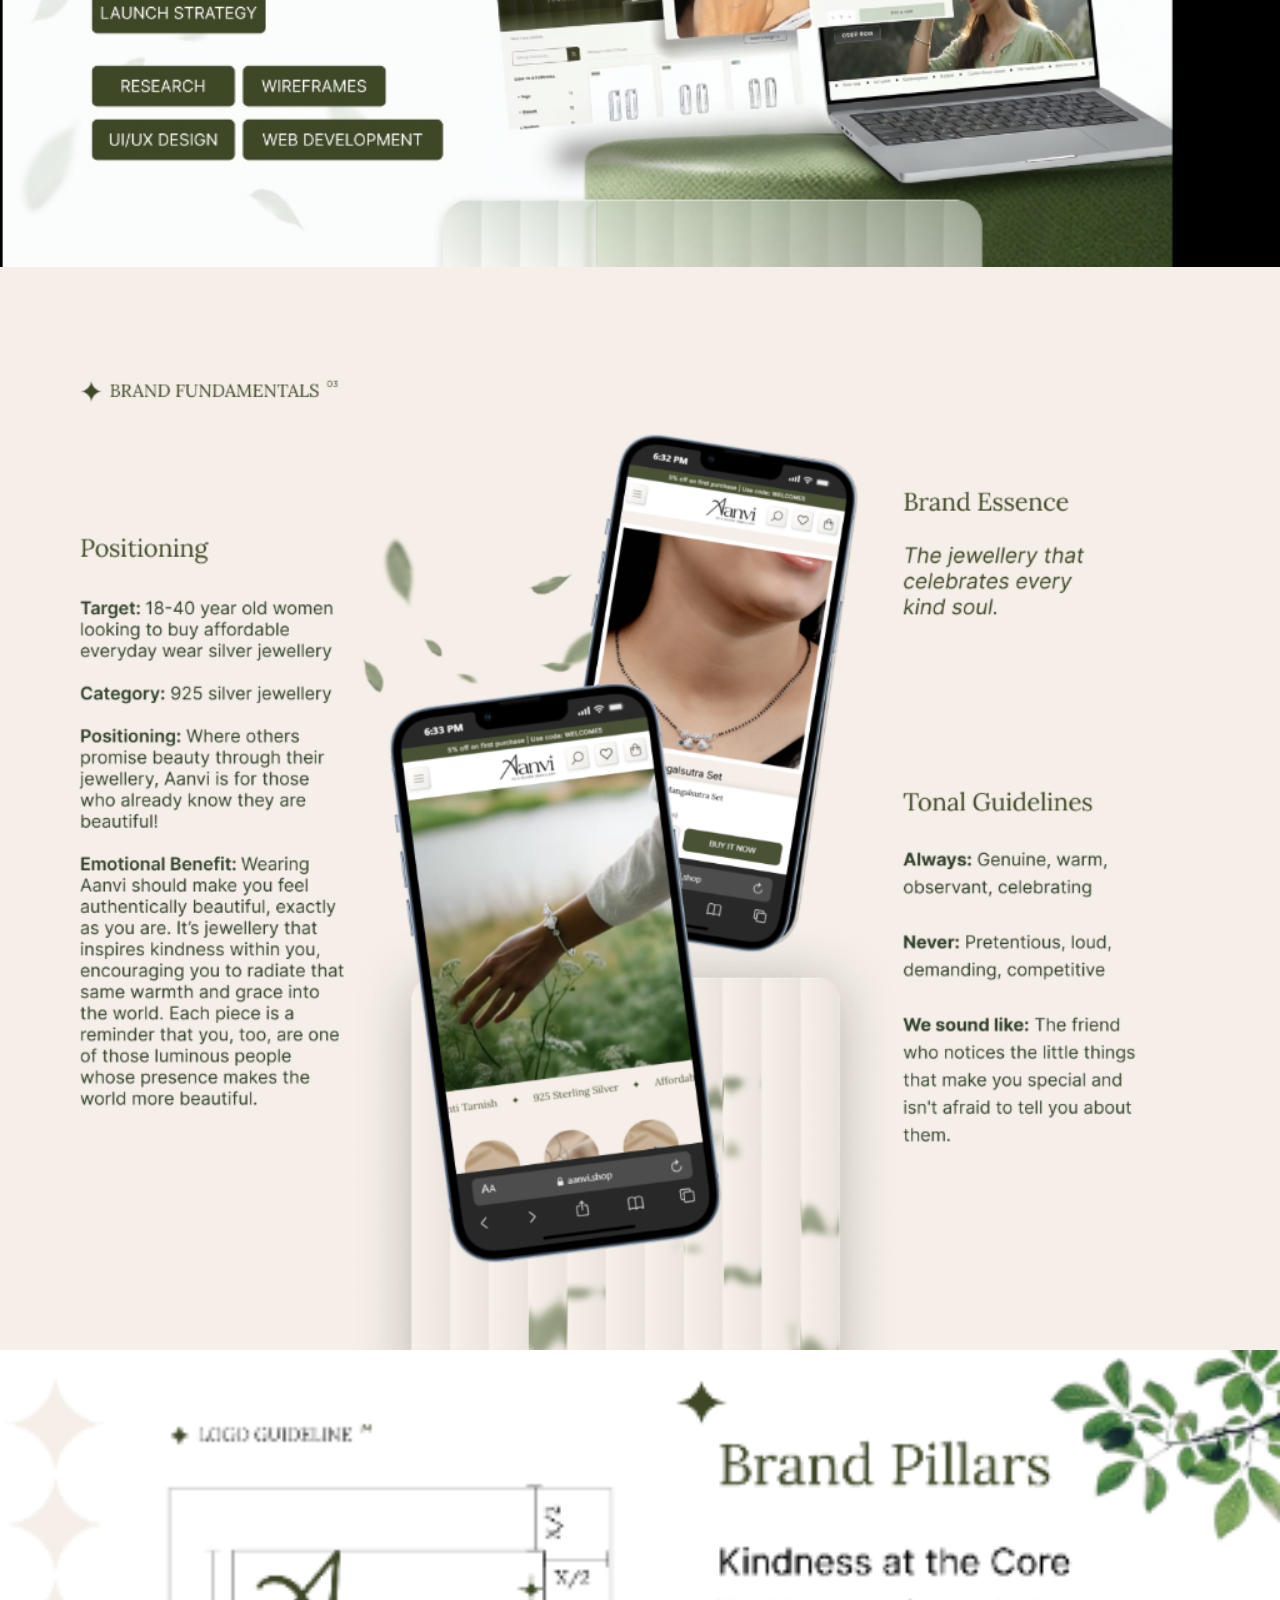
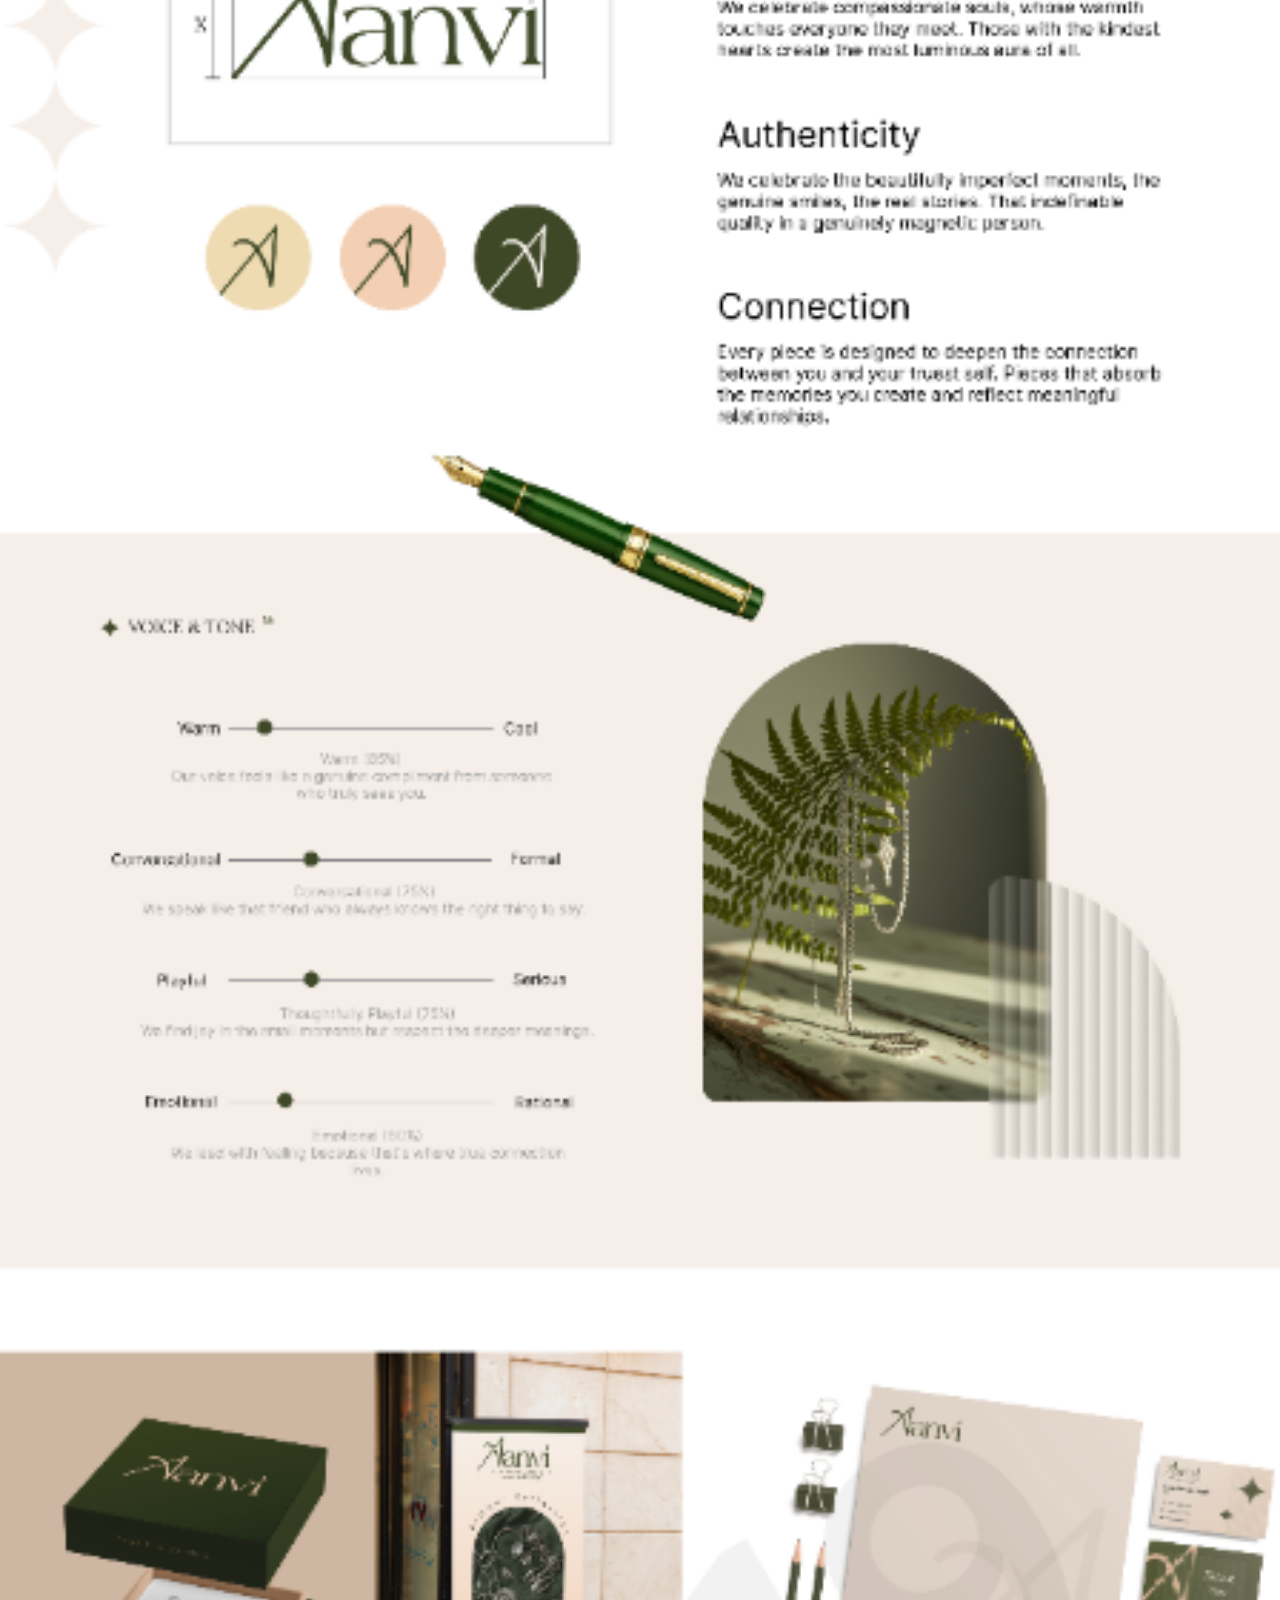
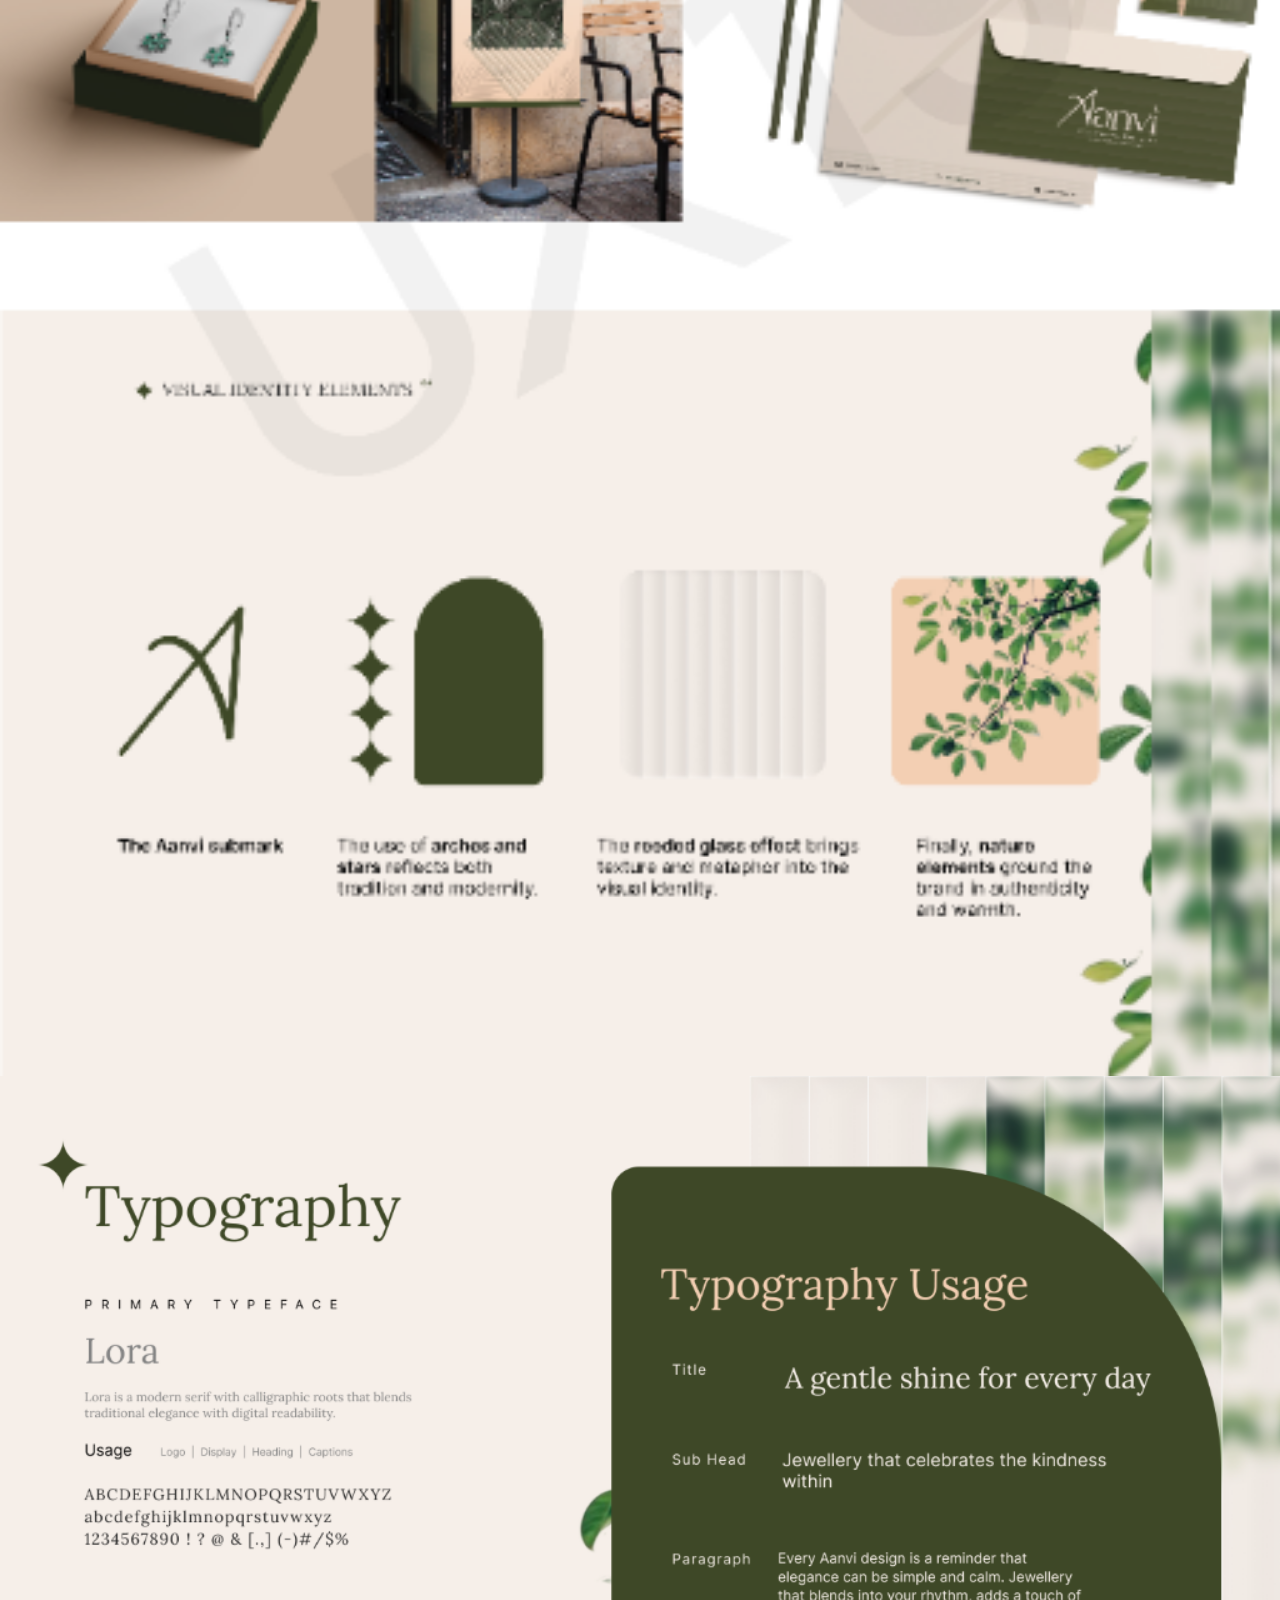
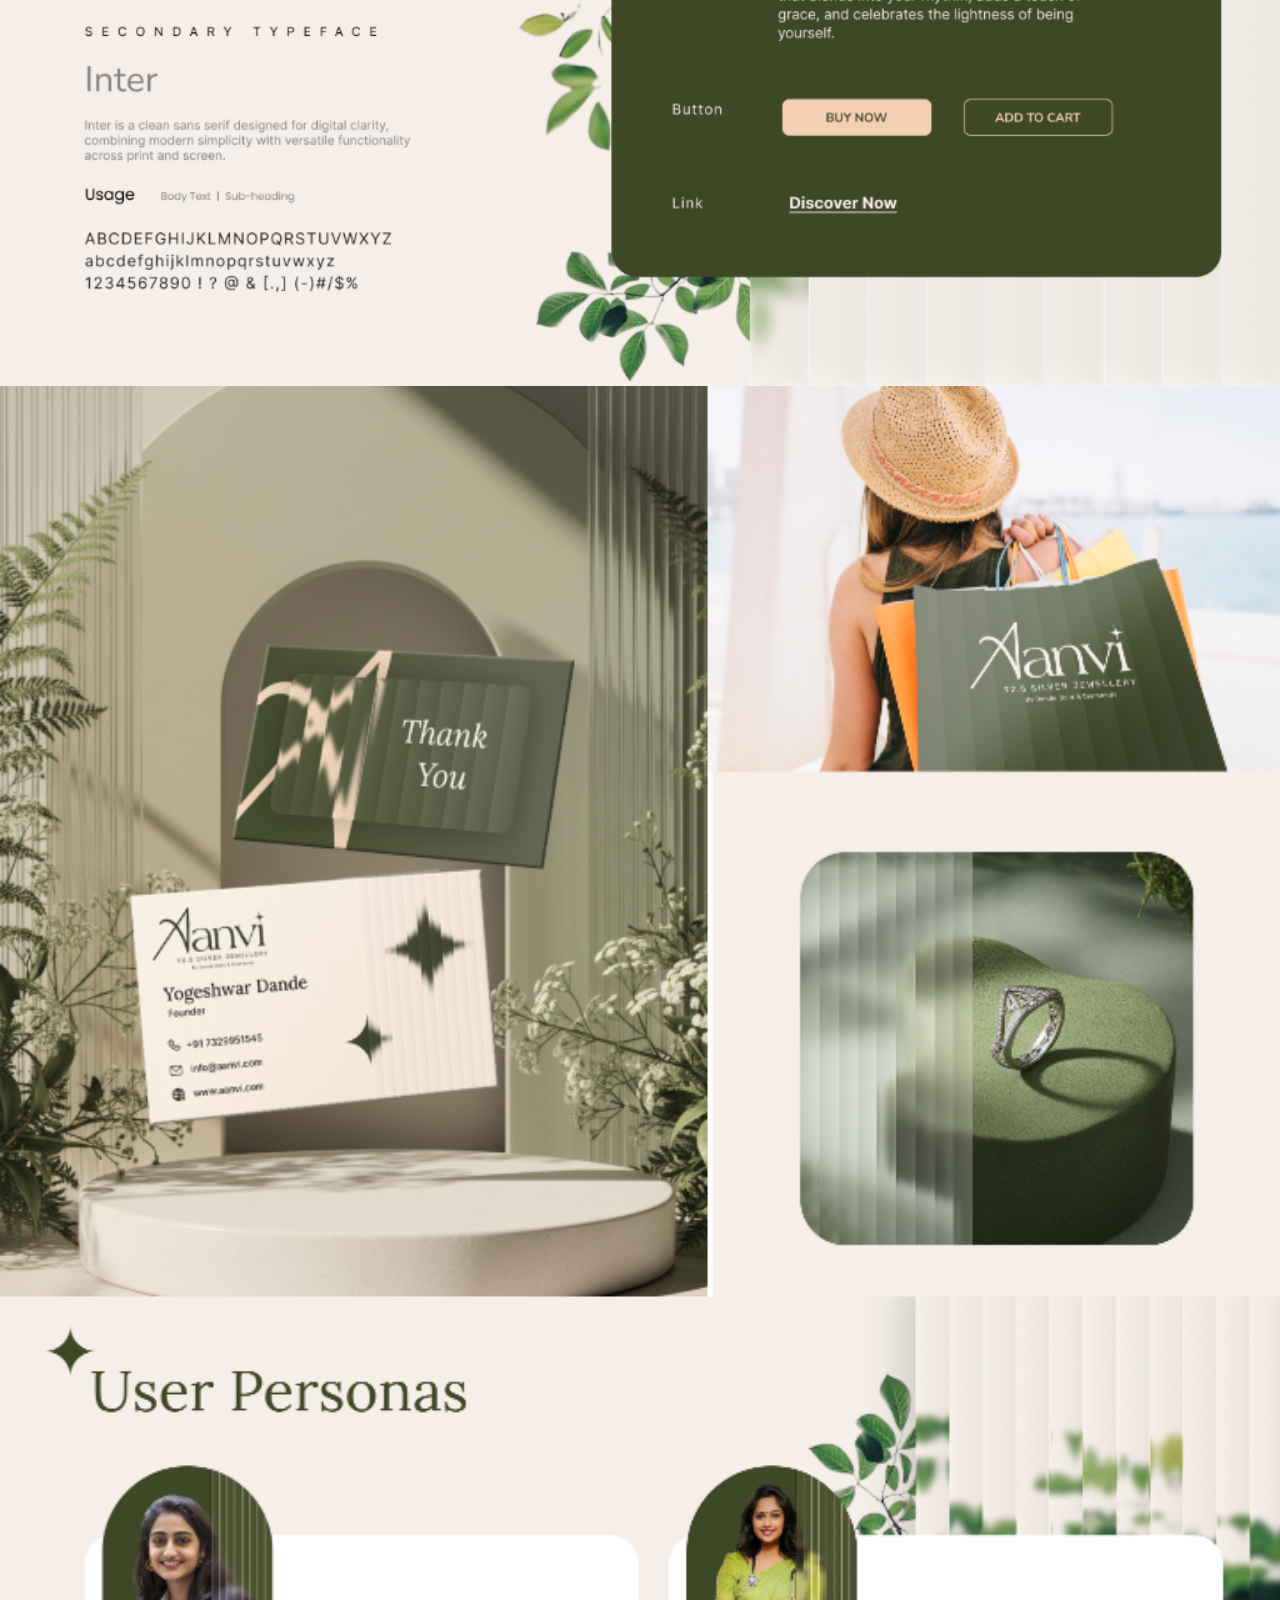
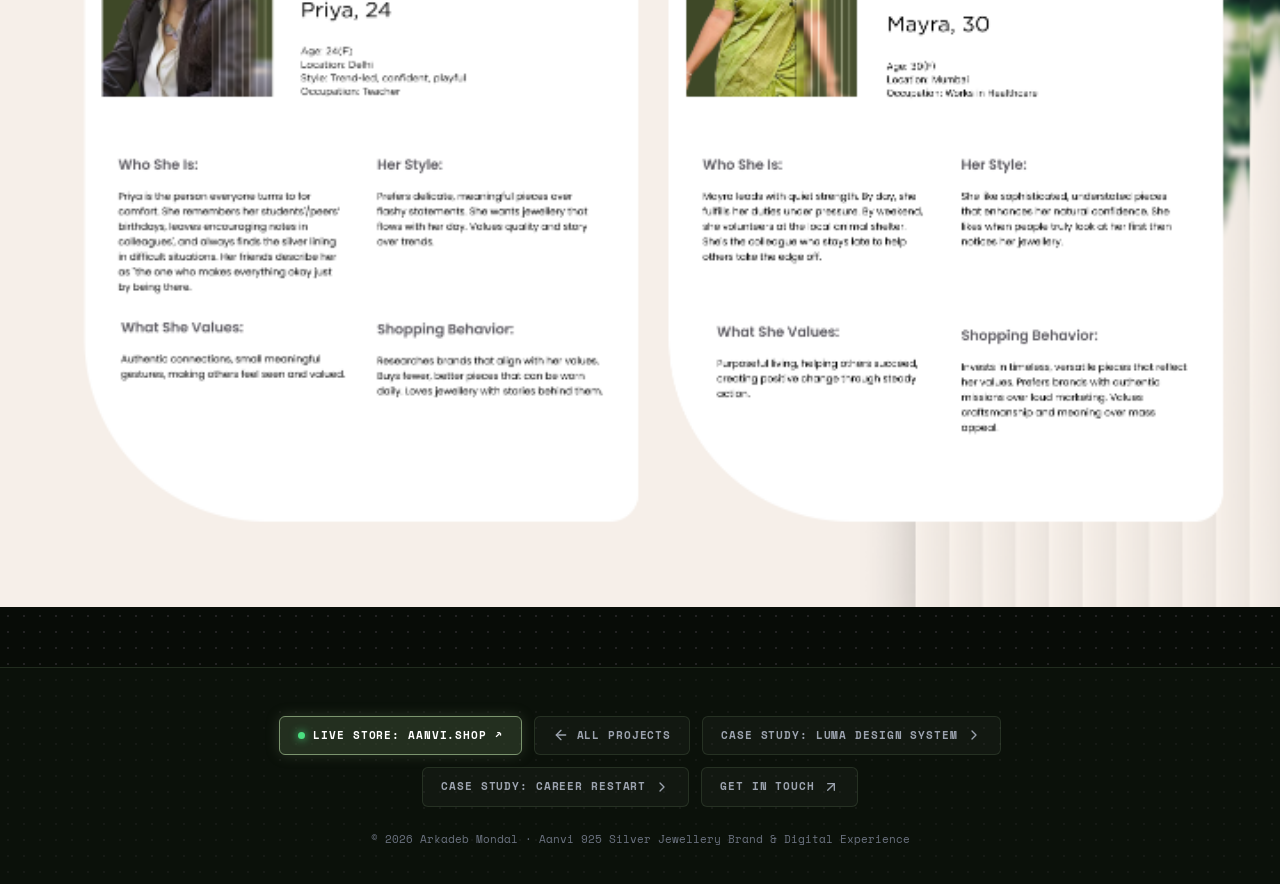
==== commit 315d6398: "fix: update Aanvi presentation boards with user uploads, uniform width, and full-width seamless layo" ====
--- a/aanvi.html
+++ b/aanvi.html
@@ -13,7 +13,7 @@
   <link rel="preconnect" href="https://fonts.gstatic.com" crossorigin />
   <link href="https://fonts.googleapis.com/css2?family=Lora:ital,wght@0,400;0,500;0,600;0,700;1,400&family=Inter:wght@400;500;600;700&family=Space+Mono:ital,wght@0,400;0,700;1,400&display=swap" rel="stylesheet" />
   <link rel="stylesheet" href="assets/css/styles.css?v=4.0" />
-  <link rel="stylesheet" href="assets/css/aanvi.css?v=2.0" />
+  <link rel="stylesheet" href="assets/css/aanvi.css?v=3.0" />
   <link rel="icon" type="image/png" sizes="32x32" href="favicon-32x32.png" />
   <link rel="icon" type="image/png" sizes="512x512" href="favicon.png" />
   <link rel="apple-touch-icon" sizes="180x180" href="apple-touch-icon.png" />
@@ -79,44 +79,29 @@
     <!-- ═══════════════════════ SEAMLESS STACKED BOARDS ═══════════════════════ -->
     <section class="aanvi-seamless-stack" aria-label="Aanvi 925 Silver Presentation Boards">
 
-      <!-- Board 01 -->
+      <!-- Board 01: Overview & Scope -->
       <article class="aanvi-stack-item" id="board-01">
         <img src="assets/images/projects/aanvi/page-01-overview-and-scope.jpg" alt="Aanvi 925 Silver Jewellery — Board 01: Project Overview & Scope" width="930" height="1024" loading="eager" />
       </article>
 
-      <!-- Board 02 -->
+      <!-- Board 02: Brand Fundamentals -->
       <article class="aanvi-stack-item" id="board-02">
         <img src="assets/images/projects/aanvi/page-02-brand-fundamentals.png" alt="Aanvi 925 Silver Jewellery — Board 02: Brand Fundamentals" width="1024" height="867" loading="lazy" />
       </article>
 
-      <!-- Board 03 -->
+      <!-- Board 03: Visual Identity & Pillars -->
       <article class="aanvi-stack-item" id="board-03">
         <img src="assets/images/projects/aanvi/page-03-visual-identity-and-pillars.png" alt="Aanvi 925 Silver Jewellery — Board 03: Visual Identity & Pillars" width="448" height="1024" loading="lazy" />
       </article>
 
-      <!-- Board 04 -->
+      <!-- Board 04: Typography & Usage -->
       <article class="aanvi-stack-item" id="board-04">
         <img src="assets/images/projects/aanvi/page-04-typography-and-usage.png" alt="Aanvi 925 Silver Jewellery — Board 04: Typography & Usage" width="1024" height="728" loading="lazy" />
       </article>
 
-      <!-- Board 05 -->
+      <!-- Board 05: User Personas & Collateral -->
       <article class="aanvi-stack-item" id="board-05">
         <img src="assets/images/projects/aanvi/page-05-user-personas.png" alt="Aanvi 925 Silver Jewellery — Board 05: User Personas & Collateral" width="720" height="1024" loading="lazy" />
-      </article>
-
-      <!-- Board 06 -->
-      <article class="aanvi-stack-item" id="board-06">
-        <img src="assets/images/projects/aanvi/page-06-mobile-storefront.jpg" alt="Aanvi 925 Silver Jewellery — Board 06: Mobile Storefront Experience" width="1024" height="592" loading="lazy" />
-      </article>
-
-      <!-- Board 07 -->
-      <article class="aanvi-stack-item" id="board-07">
-        <img src="assets/images/projects/aanvi/page-07-website-design.png" alt="Aanvi 925 Silver Jewellery — Board 07: Website Design & Storefront" width="347" height="1024" loading="lazy" />
-      </article>
-
-      <!-- Board 08 -->
-      <article class="aanvi-stack-item" id="board-08">
-        <img src="assets/images/projects/aanvi/page-08-pdp-social-brand.png" alt="Aanvi 925 Silver Jewellery — Board 08: Product Architecture & Social Grid" width="450" height="1024" loading="lazy" />
       </article>
 
     </section>
--- a/assets/css/aanvi.css
+++ b/assets/css/aanvi.css
@@ -293,17 +293,17 @@
 .aanvi-seamless-stack {
   display: flex;
   flex-direction: column;
-  align-items: center;
+  align-items: stretch;
   width: 100%;
-  max-width: 1024px;
-  margin-inline: auto;
-  margin-bottom: 60px;
+  max-width: 100%;
+  margin: 0 0 60px 0;
   padding: 0;
   gap: 0; /* completely seamless vertical flow */
 }
 
 .aanvi-stack-item {
   width: 100%;
+  max-width: 100%;
   display: block;
   margin: 0;
   padding: 0;
@@ -315,8 +315,12 @@
 .aanvi-stack-item img {
   display: block;
   width: 100%;
+  max-width: 100%;
+  min-width: 100%;
   height: auto;
   margin: 0;
+  border: 0;
+  outline: none;
   image-rendering: auto;
 }
 
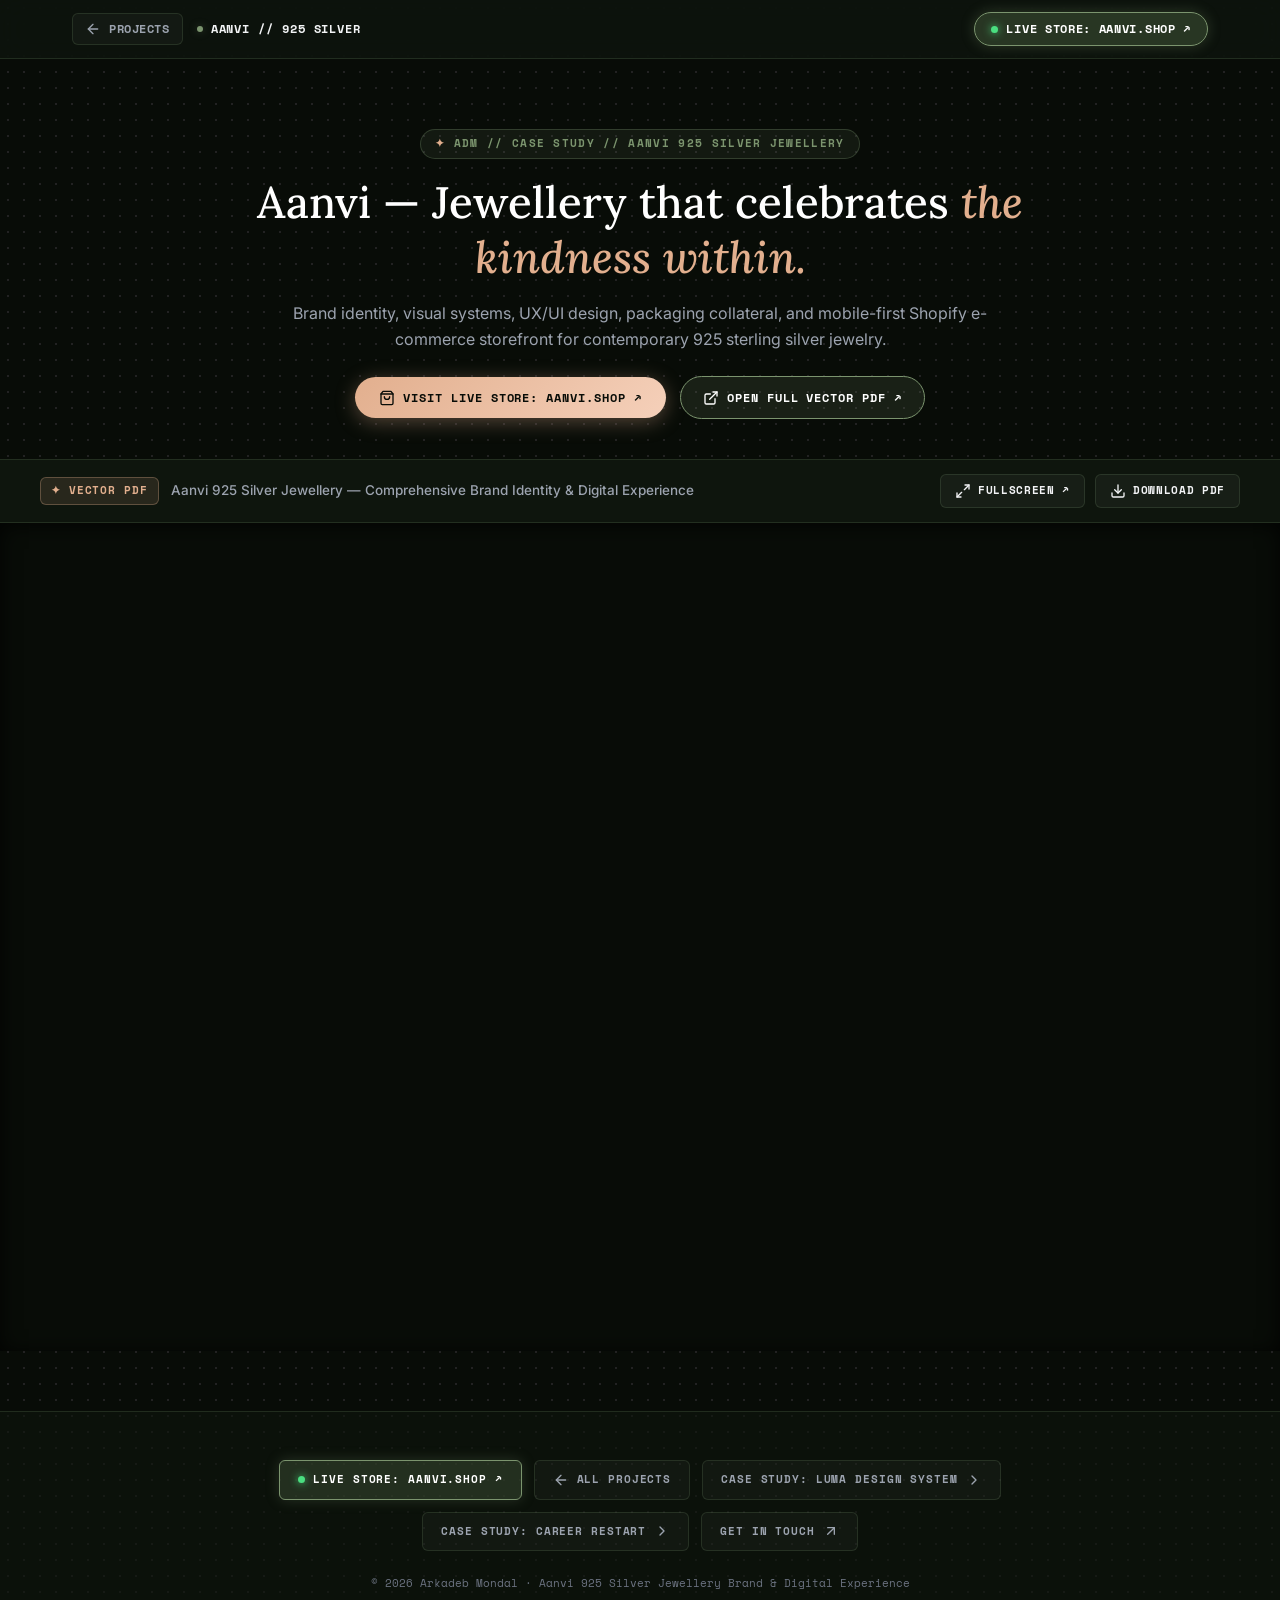
==== commit bec0d334: "feat: embed high-resolution vector case study PDF and remove blurry image boards" ====
--- a/aanvi.html
+++ b/aanvi.html
@@ -13,7 +13,7 @@
   <link rel="preconnect" href="https://fonts.gstatic.com" crossorigin />
   <link href="https://fonts.googleapis.com/css2?family=Lora:ital,wght@0,400;0,500;0,600;0,700;1,400&family=Inter:wght@400;500;600;700&family=Space+Mono:ital,wght@0,400;0,700;1,400&display=swap" rel="stylesheet" />
   <link rel="stylesheet" href="assets/css/styles.css?v=4.0" />
-  <link rel="stylesheet" href="assets/css/aanvi.css?v=3.0" />
+  <link rel="stylesheet" href="assets/css/aanvi.css?v=4.0" />
   <link rel="icon" type="image/png" sizes="32x32" href="favicon-32x32.png" />
   <link rel="icon" type="image/png" sizes="512x512" href="favicon.png" />
   <link rel="apple-touch-icon" sizes="180x180" href="apple-touch-icon.png" />
@@ -72,38 +72,53 @@
             <svg class="icon-std" aria-hidden="true" xmlns="http://www.w3.org/2000/svg" width="15" height="15" viewBox="0 0 24 24" fill="none" stroke="currentColor" stroke-width="2" stroke-linecap="round" stroke-linejoin="round"><path d="M6 2 3 6v14a2 2 0 0 0 2 2h14a2 2 0 0 0 2-2V6l-3-4Z"/><path d="M3 6h18"/><path d="M16 10a4 4 0 0 1-8 0"/></svg>
             <span>Visit Live Store: aanvi.shop ↗</span>
           </a>
+          <a href="assets/docs/aanvi-case-study.pdf" target="_blank" rel="noopener noreferrer" class="aanvi-cta-pdf" id="hero-pdf-link">
+            <svg class="icon-std" aria-hidden="true" xmlns="http://www.w3.org/2000/svg" width="15" height="15" viewBox="0 0 24 24" fill="none" stroke="currentColor" stroke-width="2" stroke-linecap="round" stroke-linejoin="round"><path d="M18 13v6a2 2 0 0 1-2 2H5a2 2 0 0 1-2-2V8a2 2 0 0 1 2-2h6"/><polyline points="15 3 21 3 21 9"/><line x1="10" y1="14" x2="21" y2="3"/></svg>
+            <span>Open Full Vector PDF ↗</span>
+          </a>
         </div>
       </div>
     </section>
 
-    <!-- ═══════════════════════ SEAMLESS STACKED BOARDS ═══════════════════════ -->
-    <section class="aanvi-seamless-stack" aria-label="Aanvi 925 Silver Presentation Boards">
+    <!-- ═══════════════════════ VECTOR CASE STUDY PDF EMBED ═══════════════════════ -->
+    <section class="aanvi-pdf-section" aria-label="Aanvi 925 Silver High-Resolution Case Study Presentation">
+      <div class="aanvi-pdf-toolbar">
+        <div class="aanvi-pdf-info">
+          <span class="pdf-tag">✦ VECTOR PDF</span>
+          <span class="pdf-title">Aanvi 925 Silver Jewellery — Comprehensive Brand Identity &amp; Digital Experience</span>
+        </div>
+        <div class="aanvi-pdf-actions">
+          <a href="assets/docs/aanvi-case-study.pdf" target="_blank" rel="noopener noreferrer" class="aanvi-btn-sm" id="btn-fullscreen-pdf" title="Open complete vector PDF in a new tab">
+            <svg class="icon-std" aria-hidden="true" xmlns="http://www.w3.org/2000/svg" width="14" height="14" viewBox="0 0 24 24" fill="none" stroke="currentColor" stroke-width="2" stroke-linecap="round" stroke-linejoin="round"><path d="M15 3h6v6"/><path d="M9 21H3v-6"/><path d="M21 3l-7 7"/><path d="M3 21l7-7"/></svg>
+            <span>Fullscreen ↗</span>
+          </a>
+          <a href="assets/docs/aanvi-case-study.pdf" download="Aanvi-925-Silver-Case-Study.pdf" class="aanvi-btn-sm" id="btn-download-pdf" title="Download the vector presentation PDF">
+            <svg class="icon-std" aria-hidden="true" xmlns="http://www.w3.org/2000/svg" width="14" height="14" viewBox="0 0 24 24" fill="none" stroke="currentColor" stroke-width="2" stroke-linecap="round" stroke-linejoin="round"><path d="M21 15v4a2 2 0 0 1-2 2H5a2 2 0 0 1-2-2v-4"/><polyline points="7 10 12 15 17 10"/><line x1="12" y1="15" x2="12" y2="3"/></svg>
+            <span>Download PDF</span>
+          </a>
+        </div>
+      </div>
 
-      <!-- Board 01: Overview & Scope -->
-      <article class="aanvi-stack-item" id="board-01">
-        <img src="assets/images/projects/aanvi/page-01-overview-and-scope.jpg" alt="Aanvi 925 Silver Jewellery — Board 01: Project Overview & Scope" width="930" height="1024" loading="eager" />
-      </article>
-
-      <!-- Board 02: Brand Fundamentals -->
-      <article class="aanvi-stack-item" id="board-02">
-        <img src="assets/images/projects/aanvi/page-02-brand-fundamentals.png" alt="Aanvi 925 Silver Jewellery — Board 02: Brand Fundamentals" width="1024" height="867" loading="lazy" />
-      </article>
-
-      <!-- Board 03: Visual Identity & Pillars -->
-      <article class="aanvi-stack-item" id="board-03">
-        <img src="assets/images/projects/aanvi/page-03-visual-identity-and-pillars.png" alt="Aanvi 925 Silver Jewellery — Board 03: Visual Identity & Pillars" width="448" height="1024" loading="lazy" />
-      </article>
-
-      <!-- Board 04: Typography & Usage -->
-      <article class="aanvi-stack-item" id="board-04">
-        <img src="assets/images/projects/aanvi/page-04-typography-and-usage.png" alt="Aanvi 925 Silver Jewellery — Board 04: Typography & Usage" width="1024" height="728" loading="lazy" />
-      </article>
-
-      <!-- Board 05: User Personas & Collateral -->
-      <article class="aanvi-stack-item" id="board-05">
-        <img src="assets/images/projects/aanvi/page-05-user-personas.png" alt="Aanvi 925 Silver Jewellery — Board 05: User Personas & Collateral" width="720" height="1024" loading="lazy" />
-      </article>
-
+      <div class="aanvi-pdf-wrapper">
+        <object
+          data="assets/docs/aanvi-case-study.pdf#view=FitH&toolbar=0&navpanes=0"
+          type="application/pdf"
+          class="aanvi-pdf-embed"
+          aria-label="Aanvi 925 Silver Jewellery Case Study Presentation">
+          <iframe
+            src="assets/docs/aanvi-case-study.pdf#view=FitH&toolbar=0&navpanes=0"
+            class="aanvi-pdf-iframe"
+            title="Aanvi 925 Silver Jewellery Case Study Presentation"
+            loading="eager">
+            <div class="aanvi-pdf-fallback">
+              <p>Your browser is unable to display the PDF inline.</p>
+              <a href="assets/docs/aanvi-case-study.pdf" class="aanvi-cta-storefront" target="_blank" rel="noopener noreferrer">
+                Open Full Resolution PDF ↗
+              </a>
+            </div>
+          </iframe>
+        </object>
+      </div>
     </section>
 
   </main>
--- a/assets/css/styles.css
+++ b/assets/css/styles.css
@@ -687,6 +687,10 @@
   position: relative;
 }
 
+.card-thumb-aanvi img {
+  object-position: top center;
+}
+
 .card-thumb-badge {
   position: absolute;
   top: 14px;
@@ -782,7 +786,8 @@
   transition: color var(--transition);
 }
 
-.card-title-link:hover .card-title {
+.card-title-link:hover .card-title,
+a.card-title:hover {
   color: var(--accent-red);
 }
 
--- a/assets/css/aanvi.css
+++ b/assets/css/aanvi.css
@@ -289,39 +289,143 @@
   box-shadow: 0 6px 26px rgba(255, 255, 255, 0.4);
 }
 
-/* ═══════════════════════ SEAMLESS STACKED BOARDS ═══════════════════════ */
-.aanvi-seamless-stack {
-  display: flex;
-  flex-direction: column;
-  align-items: stretch;
+.aanvi-cta-pdf {
+  display: inline-flex;
+  align-items: center;
+  gap: 8px;
+  font-family: var(--font-mono);
+  font-size: 12px;
+  font-weight: 700;
+  letter-spacing: 0.08em;
+  text-transform: uppercase;
+  color: #FFFFFF;
+  background: rgba(123, 148, 110, 0.15);
+  border: 1px solid var(--aanvi-sage);
+  padding: 11px 22px;
+  border-radius: var(--radius-pill);
+  text-decoration: none;
+  transition: all 200ms ease;
+  white-space: nowrap;
+}
+
+.aanvi-cta-pdf:hover {
+  background: var(--aanvi-sage);
+  color: #080C07;
+  transform: translateY(-2px);
+  box-shadow: 0 6px 22px var(--aanvi-sage-glow);
+}
+
+/* ═══════════════════════ VECTOR CASE STUDY PDF EMBED ═══════════════════════ */
+.aanvi-pdf-section {
   width: 100%;
   max-width: 100%;
-  margin: 0 0 60px 0;
+  margin: 0 auto 60px auto;
   padding: 0;
-  gap: 0; /* completely seamless vertical flow */
-}
-
-.aanvi-stack-item {
+  display: flex;
+  flex-direction: column;
+}
+
+.aanvi-pdf-toolbar {
+  display: flex;
+  align-items: center;
+  justify-content: space-between;
+  padding: 14px clamp(16px, 3.5vw, 40px);
+  background: var(--aanvi-surface);
+  border-top: 1px solid var(--aanvi-border);
+  border-bottom: 1px solid var(--aanvi-border);
+  gap: 16px;
+  flex-wrap: wrap;
+}
+
+.aanvi-pdf-info {
+  display: flex;
+  align-items: center;
+  gap: 12px;
+  flex-wrap: wrap;
+}
+
+.pdf-tag {
+  font-family: var(--font-mono);
+  font-size: 11px;
+  font-weight: 700;
+  letter-spacing: 0.08em;
+  color: var(--aanvi-peach);
+  background: rgba(226, 175, 142, 0.12);
+  border: 1px solid rgba(226, 175, 142, 0.3);
+  padding: 4px 10px;
+  border-radius: var(--radius-sm);
+}
+
+.pdf-title {
+  font-size: 13.5px;
+  color: var(--aanvi-text-secondary);
+  font-weight: 500;
+}
+
+.aanvi-pdf-actions {
+  display: flex;
+  align-items: center;
+  gap: 10px;
+  flex-wrap: wrap;
+}
+
+.aanvi-btn-sm {
+  display: inline-flex;
+  align-items: center;
+  gap: 7px;
+  font-family: var(--font-mono);
+  font-size: 11px;
+  font-weight: 700;
+  letter-spacing: 0.06em;
+  text-transform: uppercase;
+  color: var(--aanvi-text-primary);
+  background: rgba(255, 255, 255, 0.04);
+  border: 1px solid var(--aanvi-border);
+  padding: 7px 14px;
+  border-radius: var(--radius-sm);
+  text-decoration: none;
+  transition: all 180ms ease;
+  white-space: nowrap;
+}
+
+.aanvi-btn-sm:hover {
+  background: rgba(123, 148, 110, 0.2);
+  border-color: var(--aanvi-sage);
+  color: #FFFFFF;
+  transform: translateY(-1px);
+}
+
+.aanvi-pdf-wrapper {
   width: 100%;
-  max-width: 100%;
-  display: block;
-  margin: 0;
-  padding: 0;
-  line-height: 0;
+  height: 92vh;
+  min-height: 820px;
+  background: #080C07;
   position: relative;
   overflow: hidden;
-}
-
-.aanvi-stack-item img {
+  box-shadow: inset 0 2px 20px rgba(0, 0, 0, 0.8);
+}
+
+.aanvi-pdf-embed,
+.aanvi-pdf-iframe {
+  width: 100%;
+  height: 100%;
+  border: none;
   display: block;
-  width: 100%;
-  max-width: 100%;
-  min-width: 100%;
-  height: auto;
-  margin: 0;
-  border: 0;
-  outline: none;
-  image-rendering: auto;
+  background: transparent;
+}
+
+.aanvi-pdf-fallback {
+  display: flex;
+  flex-direction: column;
+  align-items: center;
+  justify-content: center;
+  gap: 16px;
+  height: 100%;
+  min-height: 400px;
+  padding: 40px 20px;
+  text-align: center;
+  background: var(--aanvi-surface);
+  color: var(--aanvi-text-secondary);
 }
 
 /* ═══════════════════════ CLEAN FOOTER ═══════════════════════ */
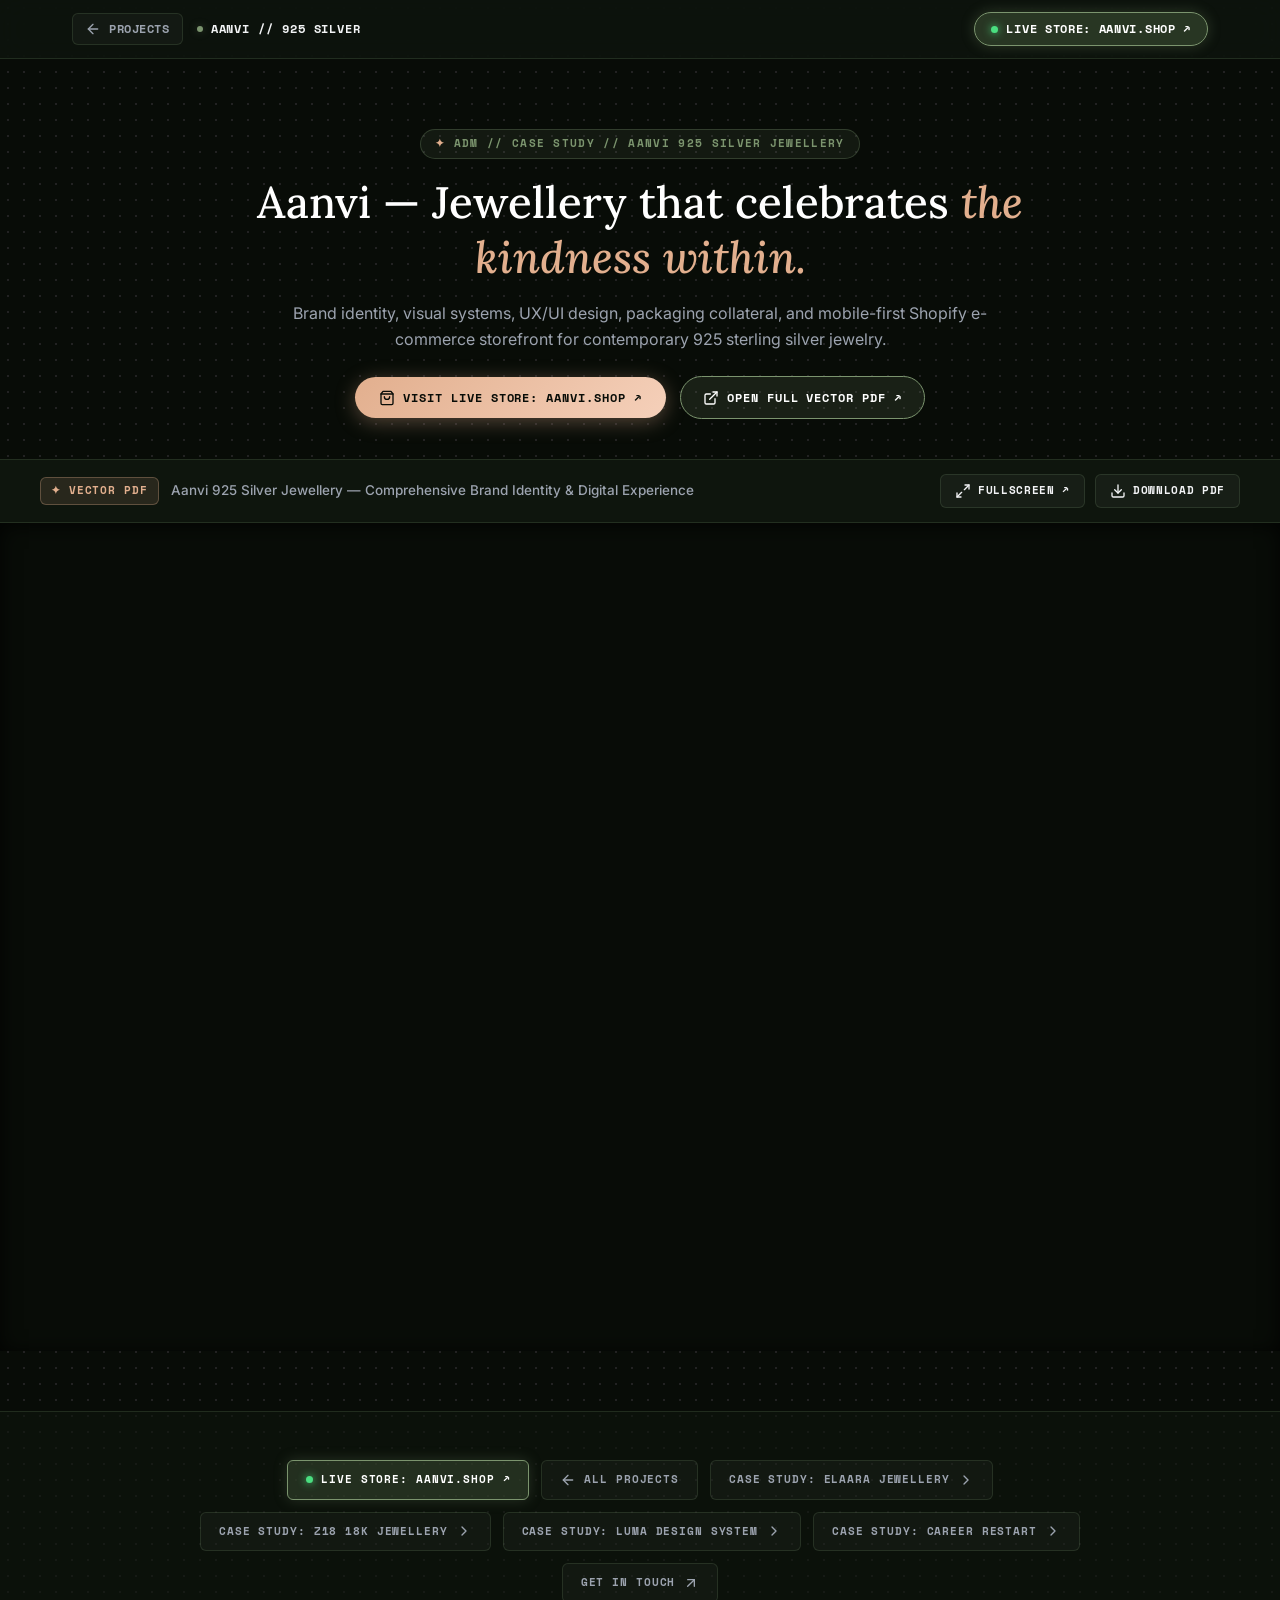
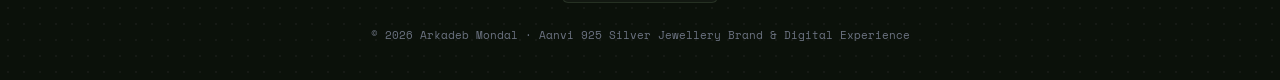
==== commit 45f15a0d: "feat: add Z18 18K fine jewellery case study with full-width vector PDF embed and live store integrat" ====
--- a/aanvi.html
+++ b/aanvi.html
@@ -72,7 +72,7 @@
             <svg class="icon-std" aria-hidden="true" xmlns="http://www.w3.org/2000/svg" width="15" height="15" viewBox="0 0 24 24" fill="none" stroke="currentColor" stroke-width="2" stroke-linecap="round" stroke-linejoin="round"><path d="M6 2 3 6v14a2 2 0 0 0 2 2h14a2 2 0 0 0 2-2V6l-3-4Z"/><path d="M3 6h18"/><path d="M16 10a4 4 0 0 1-8 0"/></svg>
             <span>Visit Live Store: aanvi.shop ↗</span>
           </a>
-          <a href="assets/docs/aanvi-case-study.pdf" target="_blank" rel="noopener noreferrer" class="aanvi-cta-pdf" id="hero-pdf-link">
+          <a href="assets/docs/aanvi-case-study.pdf?v=2" target="_blank" rel="noopener noreferrer" class="aanvi-cta-pdf" id="hero-pdf-link">
             <svg class="icon-std" aria-hidden="true" xmlns="http://www.w3.org/2000/svg" width="15" height="15" viewBox="0 0 24 24" fill="none" stroke="currentColor" stroke-width="2" stroke-linecap="round" stroke-linejoin="round"><path d="M18 13v6a2 2 0 0 1-2 2H5a2 2 0 0 1-2-2V8a2 2 0 0 1 2-2h6"/><polyline points="15 3 21 3 21 9"/><line x1="10" y1="14" x2="21" y2="3"/></svg>
             <span>Open Full Vector PDF ↗</span>
           </a>
@@ -88,7 +88,7 @@
           <span class="pdf-title">Aanvi 925 Silver Jewellery — Comprehensive Brand Identity &amp; Digital Experience</span>
         </div>
         <div class="aanvi-pdf-actions">
-          <a href="assets/docs/aanvi-case-study.pdf" target="_blank" rel="noopener noreferrer" class="aanvi-btn-sm" id="btn-fullscreen-pdf" title="Open complete vector PDF in a new tab">
+          <a href="assets/docs/aanvi-case-study.pdf?v=2" target="_blank" rel="noopener noreferrer" class="aanvi-btn-sm" id="btn-fullscreen-pdf" title="Open complete vector PDF in a new tab">
             <svg class="icon-std" aria-hidden="true" xmlns="http://www.w3.org/2000/svg" width="14" height="14" viewBox="0 0 24 24" fill="none" stroke="currentColor" stroke-width="2" stroke-linecap="round" stroke-linejoin="round"><path d="M15 3h6v6"/><path d="M9 21H3v-6"/><path d="M21 3l-7 7"/><path d="M3 21l7-7"/></svg>
             <span>Fullscreen ↗</span>
           </a>
@@ -101,18 +101,18 @@
 
       <div class="aanvi-pdf-wrapper">
         <object
-          data="assets/docs/aanvi-case-study.pdf#view=FitH&toolbar=0&navpanes=0"
+          data="assets/docs/aanvi-case-study.pdf?v=2#view=FitH&toolbar=0&navpanes=0"
           type="application/pdf"
           class="aanvi-pdf-embed"
           aria-label="Aanvi 925 Silver Jewellery Case Study Presentation">
           <iframe
-            src="assets/docs/aanvi-case-study.pdf#view=FitH&toolbar=0&navpanes=0"
+            src="assets/docs/aanvi-case-study.pdf?v=2#view=FitH&toolbar=0&navpanes=0"
             class="aanvi-pdf-iframe"
             title="Aanvi 925 Silver Jewellery Case Study Presentation"
             loading="eager">
             <div class="aanvi-pdf-fallback">
               <p>Your browser is unable to display the PDF inline.</p>
-              <a href="assets/docs/aanvi-case-study.pdf" class="aanvi-cta-storefront" target="_blank" rel="noopener noreferrer">
+              <a href="assets/docs/aanvi-case-study.pdf?v=2" class="aanvi-cta-storefront" target="_blank" rel="noopener noreferrer">
                 Open Full Resolution PDF ↗
               </a>
             </div>
@@ -135,6 +135,14 @@
           <svg class="icon-std" aria-hidden="true" xmlns="http://www.w3.org/2000/svg" width="16" height="16" viewBox="0 0 24 24" fill="none" stroke="currentColor" stroke-width="2" stroke-linecap="round" stroke-linejoin="round"><path d="m12 19-7-7 7-7"/><path d="M19 12H5"/></svg>
           <span>All Projects</span>
         </a>
+        <a href="elaara.html" class="aanvi-footer-btn">
+          <span>Case Study: Elaara Jewellery</span>
+          <svg class="icon-std" aria-hidden="true" xmlns="http://www.w3.org/2000/svg" width="16" height="16" viewBox="0 0 24 24" fill="none" stroke="currentColor" stroke-width="2" stroke-linecap="round" stroke-linejoin="round"><path d="m9 18 6-6-6-6"/></svg>
+        </a>
+        <a href="z18.html" class="aanvi-footer-btn">
+          <span>Case Study: Z18 18K Jewellery</span>
+          <svg class="icon-std" aria-hidden="true" xmlns="http://www.w3.org/2000/svg" width="16" height="16" viewBox="0 0 24 24" fill="none" stroke="currentColor" stroke-width="2" stroke-linecap="round" stroke-linejoin="round"><path d="m9 18 6-6-6-6"/></svg>
+        </a>
         <a href="luma.html" class="aanvi-footer-btn">
           <span>Case Study: LUMA Design System</span>
           <svg class="icon-std" aria-hidden="true" xmlns="http://www.w3.org/2000/svg" width="16" height="16" viewBox="0 0 24 24" fill="none" stroke="currentColor" stroke-width="2" stroke-linecap="round" stroke-linejoin="round"><path d="m9 18 6-6-6-6"/></svg>
--- a/assets/css/styles.css
+++ b/assets/css/styles.css
@@ -680,6 +680,28 @@
   position: relative;
 }
 
+/* Card — Elaara Thumbnail */
+.card-thumb-elaara {
+  background: radial-gradient(circle at 50% 30%, #2A1322 0%, #0A0709 100%);
+  border-bottom: 1px solid var(--border);
+  position: relative;
+}
+
+.card-thumb-elaara img {
+  object-position: top center;
+}
+
+/* Card — Z18 18K Fine Jewellery Thumbnail */
+.card-thumb-z18 {
+  background: radial-gradient(circle at 50% 30%, #200012 0%, #09090B 100%);
+  border-bottom: 1px solid var(--border);
+  position: relative;
+}
+
+.card-thumb-z18 img {
+  object-position: top center;
+}
+
 /* Card — Aanvi 925 Silver Thumbnail */
 .card-thumb-aanvi {
   background: radial-gradient(circle at 50% 30%, #151F13 0%, #080C07 100%);
@@ -711,6 +733,54 @@
   border-color: #7B946E;
   color: #FFFFFF;
   box-shadow: 0 0 12px rgba(123, 148, 110, 0.4);
+}
+
+.card-thumb-badge .thumb-tag--elaara-case {
+  background: rgba(68, 28, 55, 0.65);
+  border-color: #D6A168;
+  color: #FFFFFF;
+  box-shadow: 0 0 12px rgba(214, 161, 104, 0.4);
+}
+
+.card-thumb-badge .thumb-tag--z18-case {
+  background: rgba(191, 0, 107, 0.45);
+  border-color: #F458B8;
+  color: #FFFFFF;
+  box-shadow: 0 0 12px rgba(244, 88, 184, 0.4);
+}
+
+.card-thumb-badge .thumb-tag--live-z18 {
+  pointer-events: auto;
+  background: rgba(244, 88, 184, 0.22);
+  border-color: #F458B8;
+  color: #FFFFFF;
+  text-decoration: none;
+  box-shadow: 0 0 12px rgba(244, 88, 184, 0.35);
+  transition: all 180ms ease;
+}
+
+.card-thumb-badge .thumb-tag--live-z18:hover {
+  background: #F458B8;
+  color: #111111;
+  transform: translateY(-1px);
+  box-shadow: 0 4px 16px rgba(244, 88, 184, 0.55);
+}
+
+.card-thumb-badge .thumb-tag--live-elaara {
+  pointer-events: auto;
+  background: rgba(214, 161, 104, 0.22);
+  border-color: #D6A168;
+  color: #FFFFFF;
+  text-decoration: none;
+  box-shadow: 0 0 12px rgba(214, 161, 104, 0.35);
+  transition: all 180ms ease;
+}
+
+.card-thumb-badge .thumb-tag--live-elaara:hover {
+  background: #D6A168;
+  color: #0A0709;
+  transform: translateY(-1px);
+  box-shadow: 0 4px 16px rgba(214, 161, 104, 0.55);
 }
 
 .card-thumb-badge .thumb-tag--live {
@@ -741,6 +811,14 @@
   text-underline-offset: 3px;
   margin-top: 4px;
   transition: color 180ms ease;
+}
+
+.card-external-store--elaara {
+  color: #D6A168;
+}
+
+.card-external-store--z18 {
+  color: #F458B8;
 }
 
 .card-external-store:hover {
